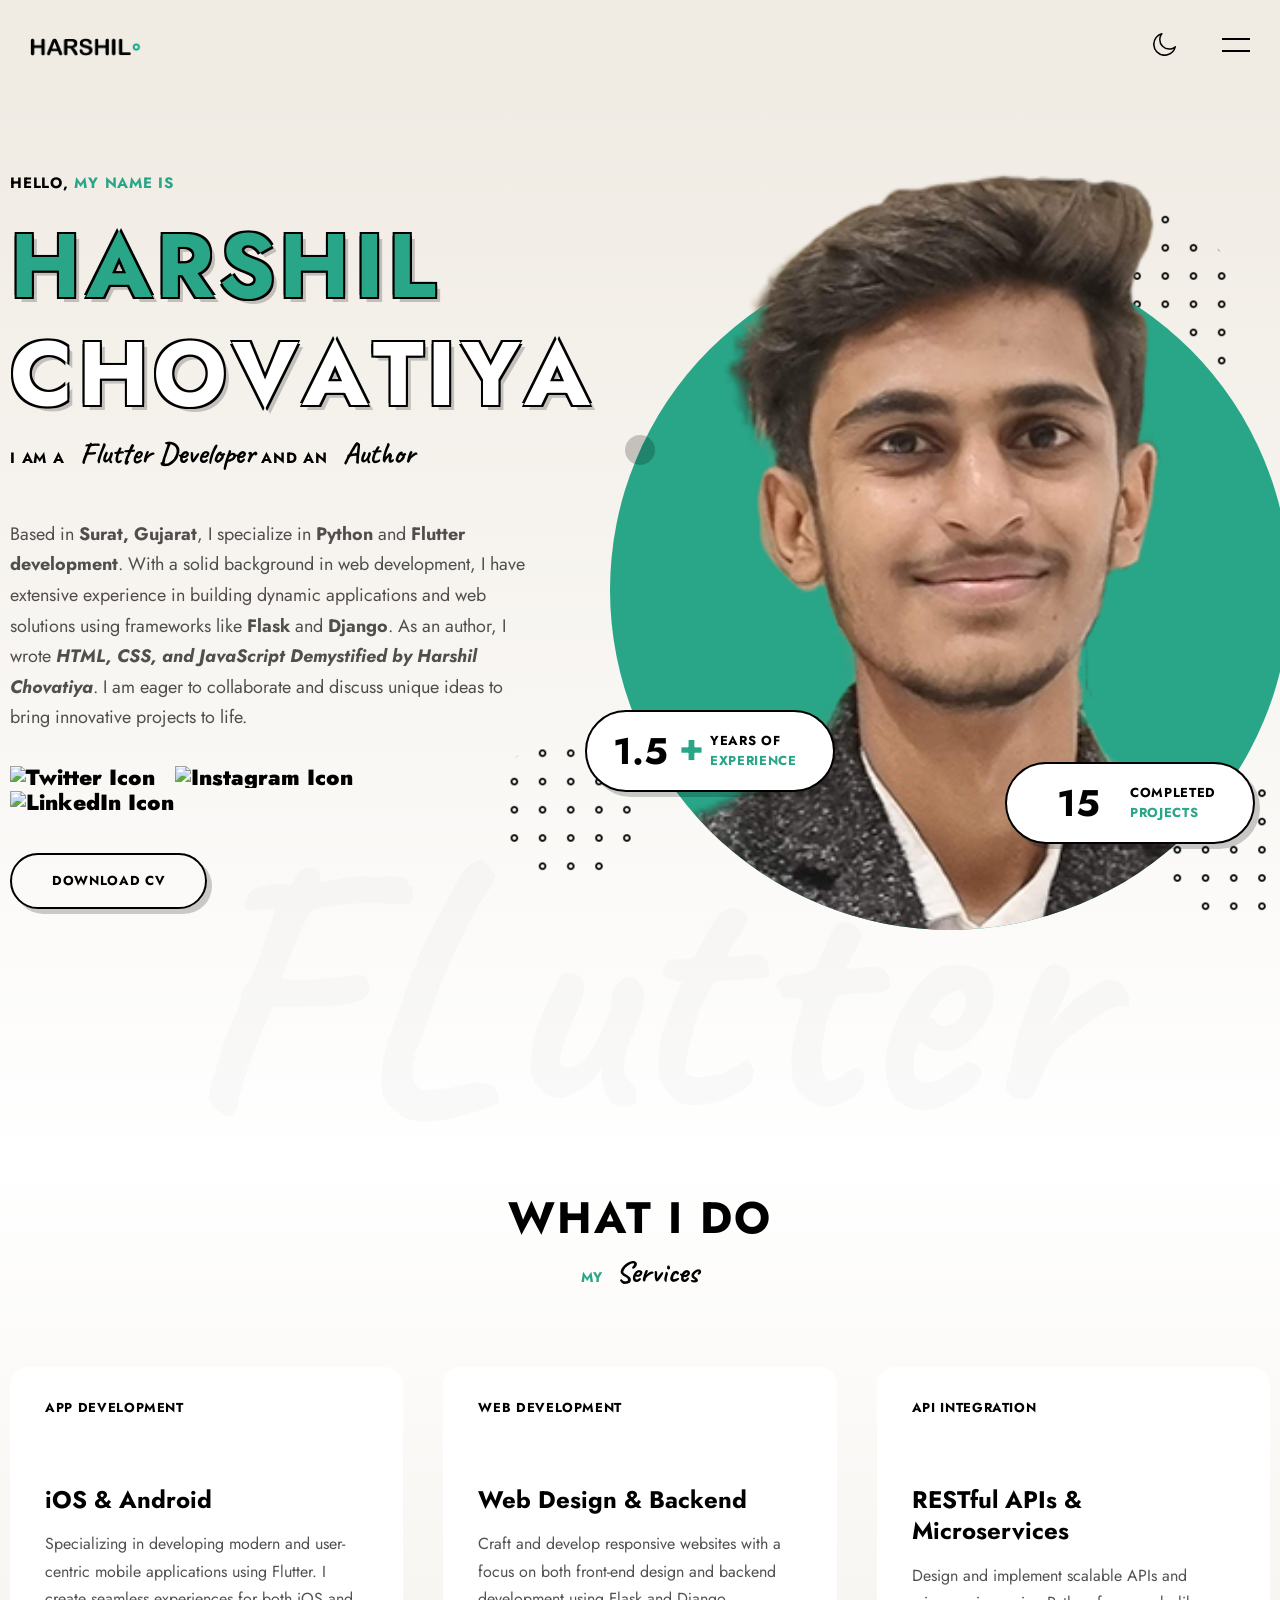
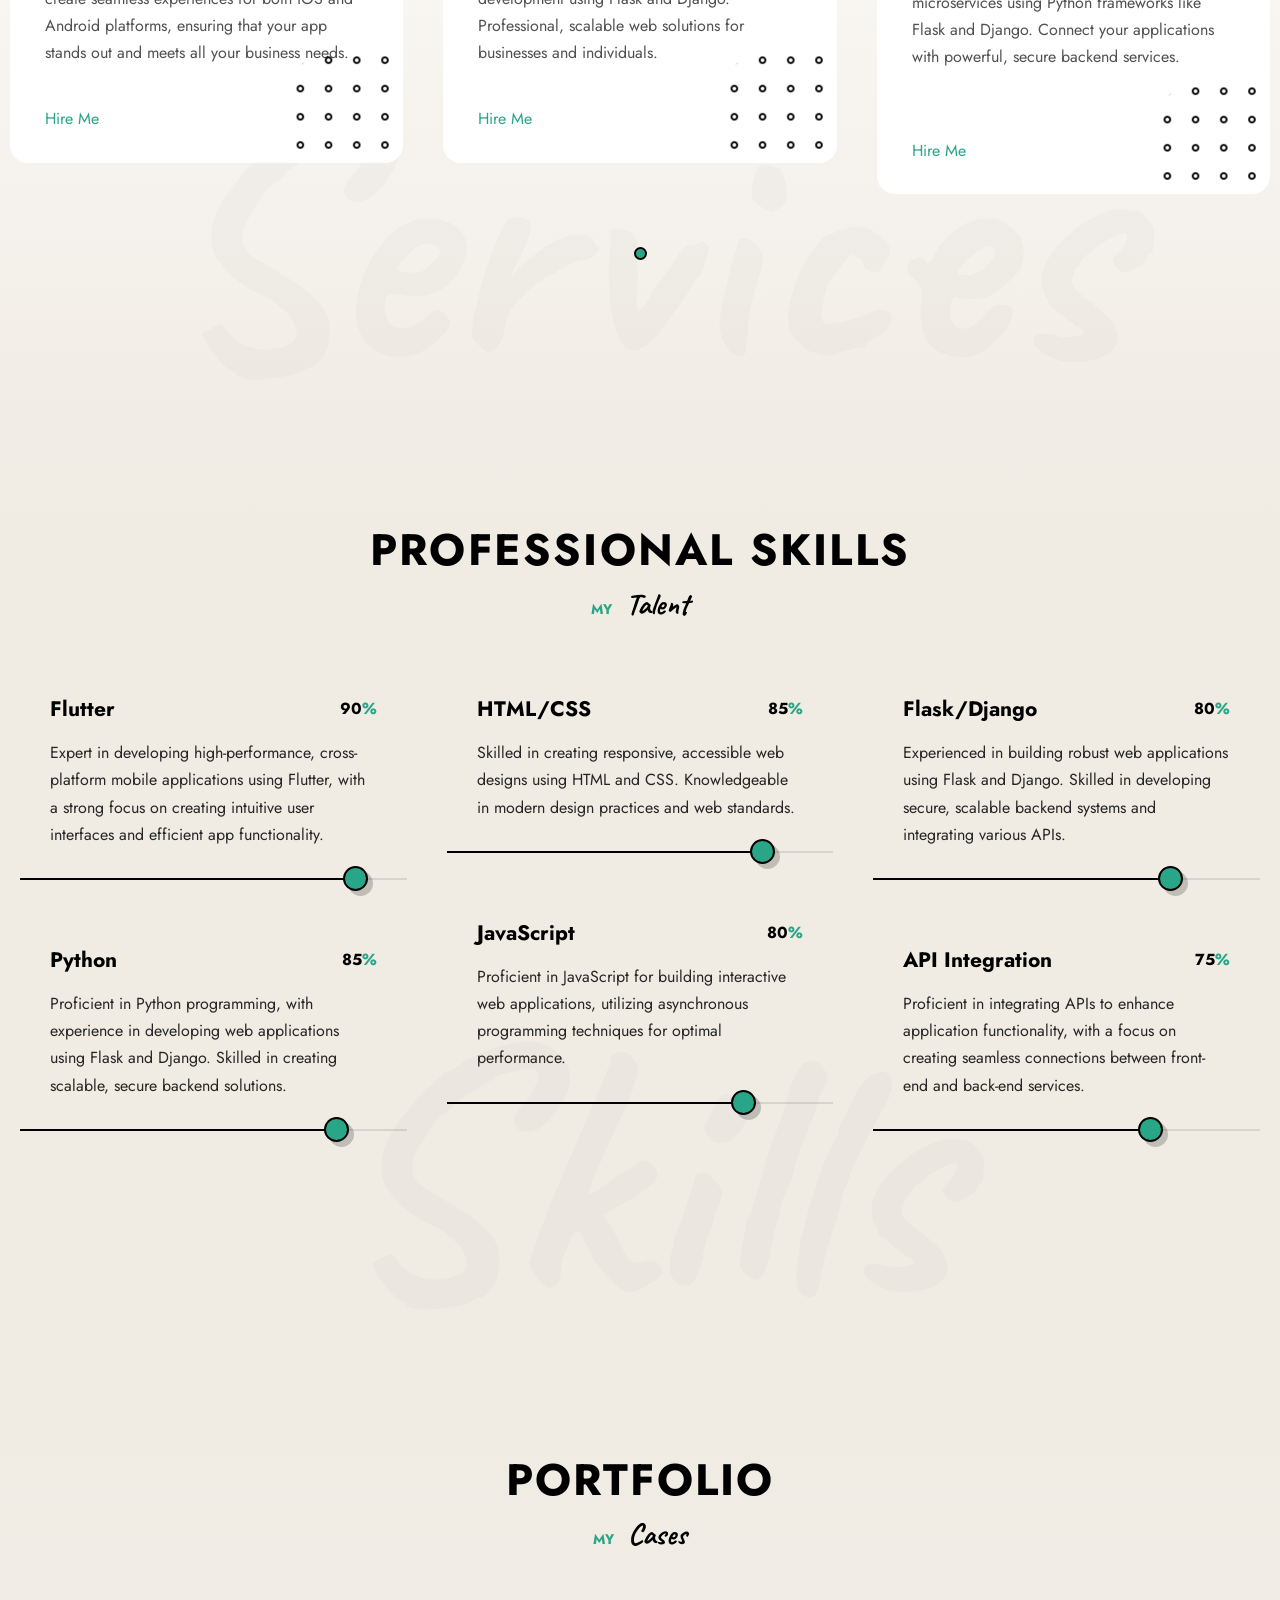
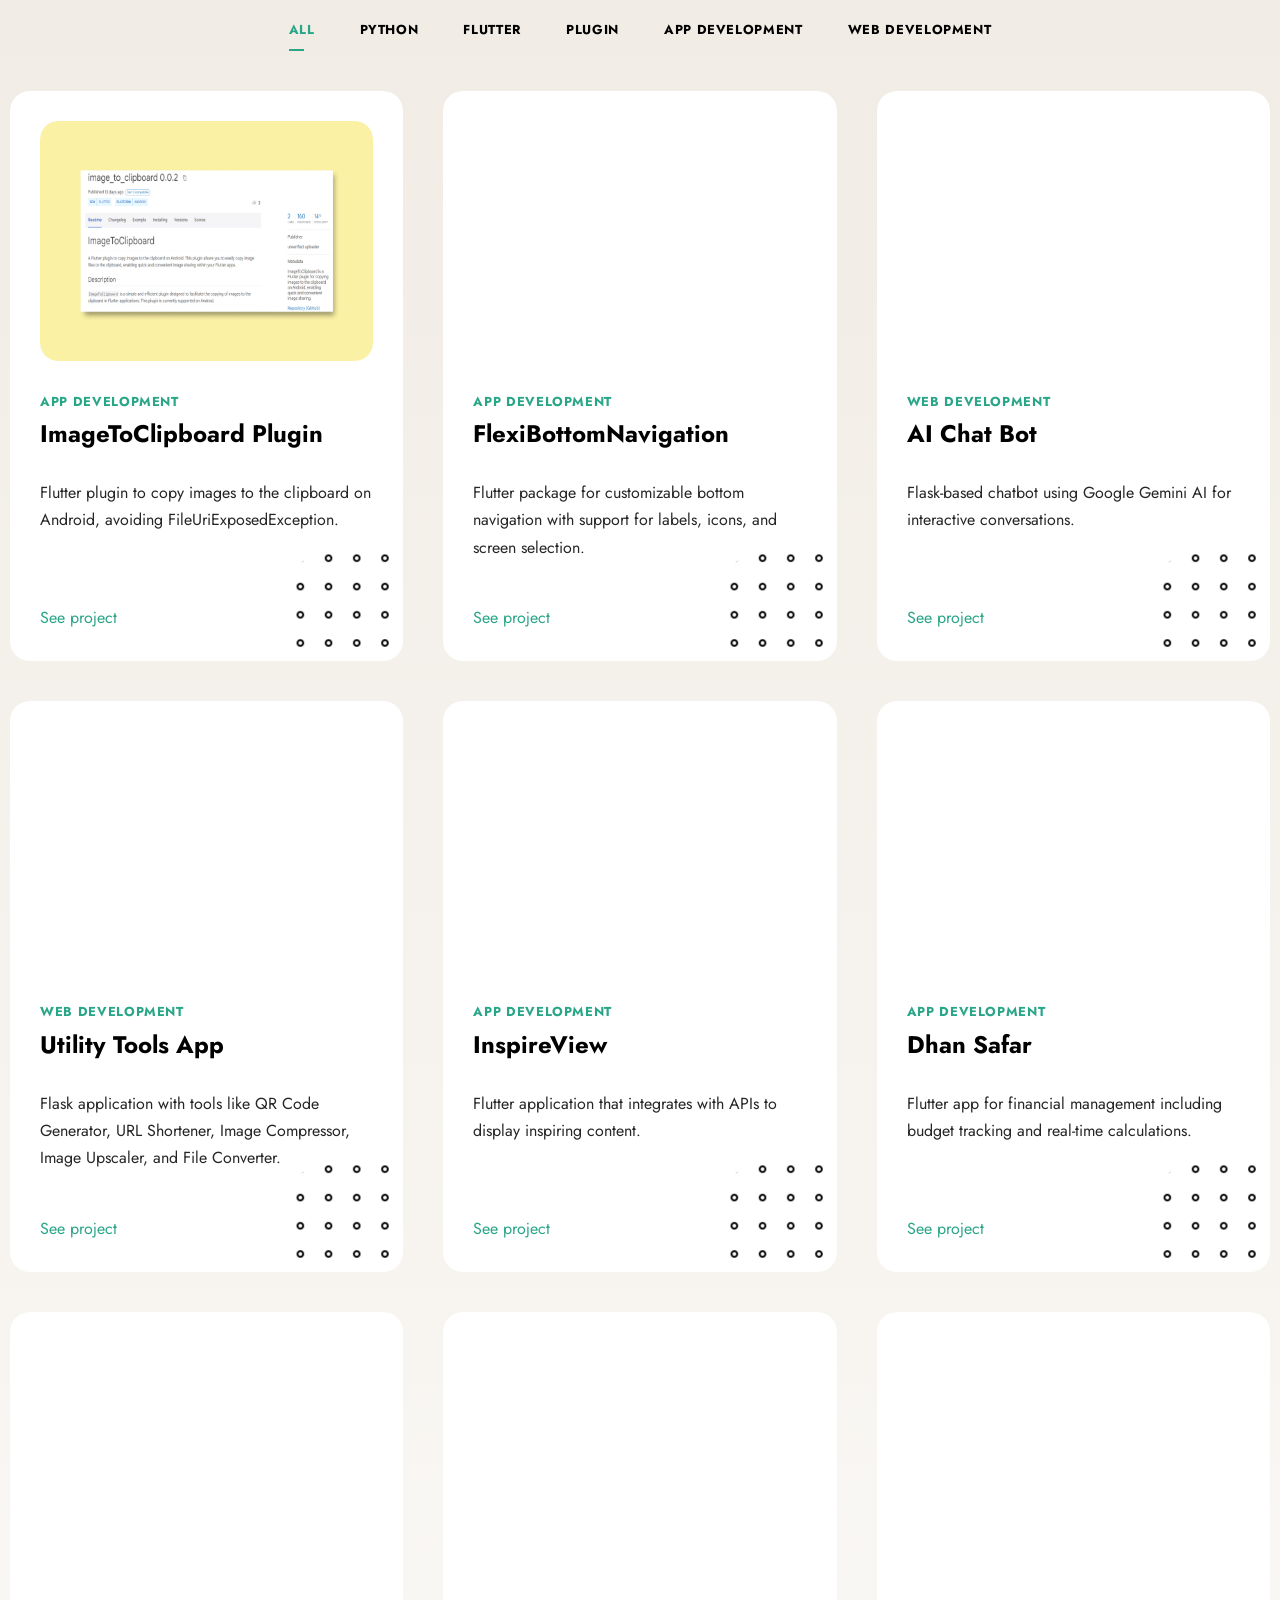
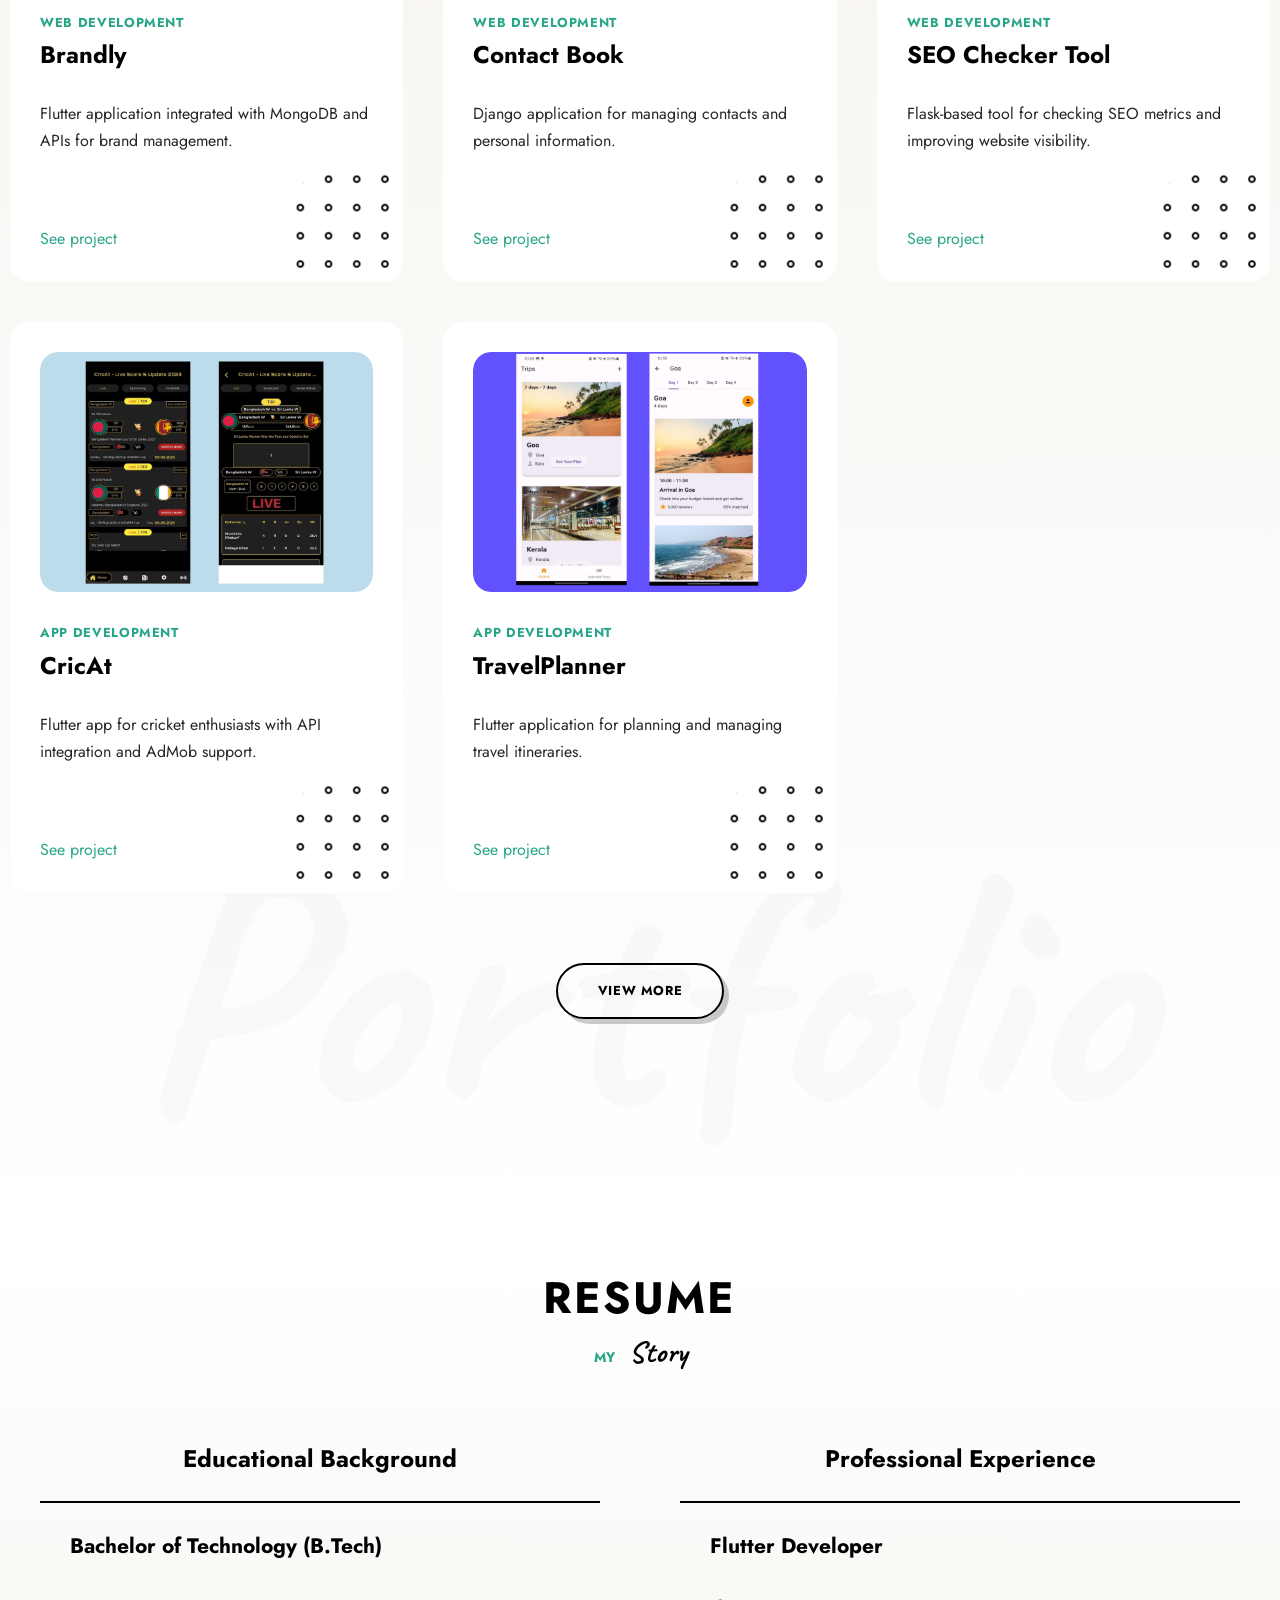
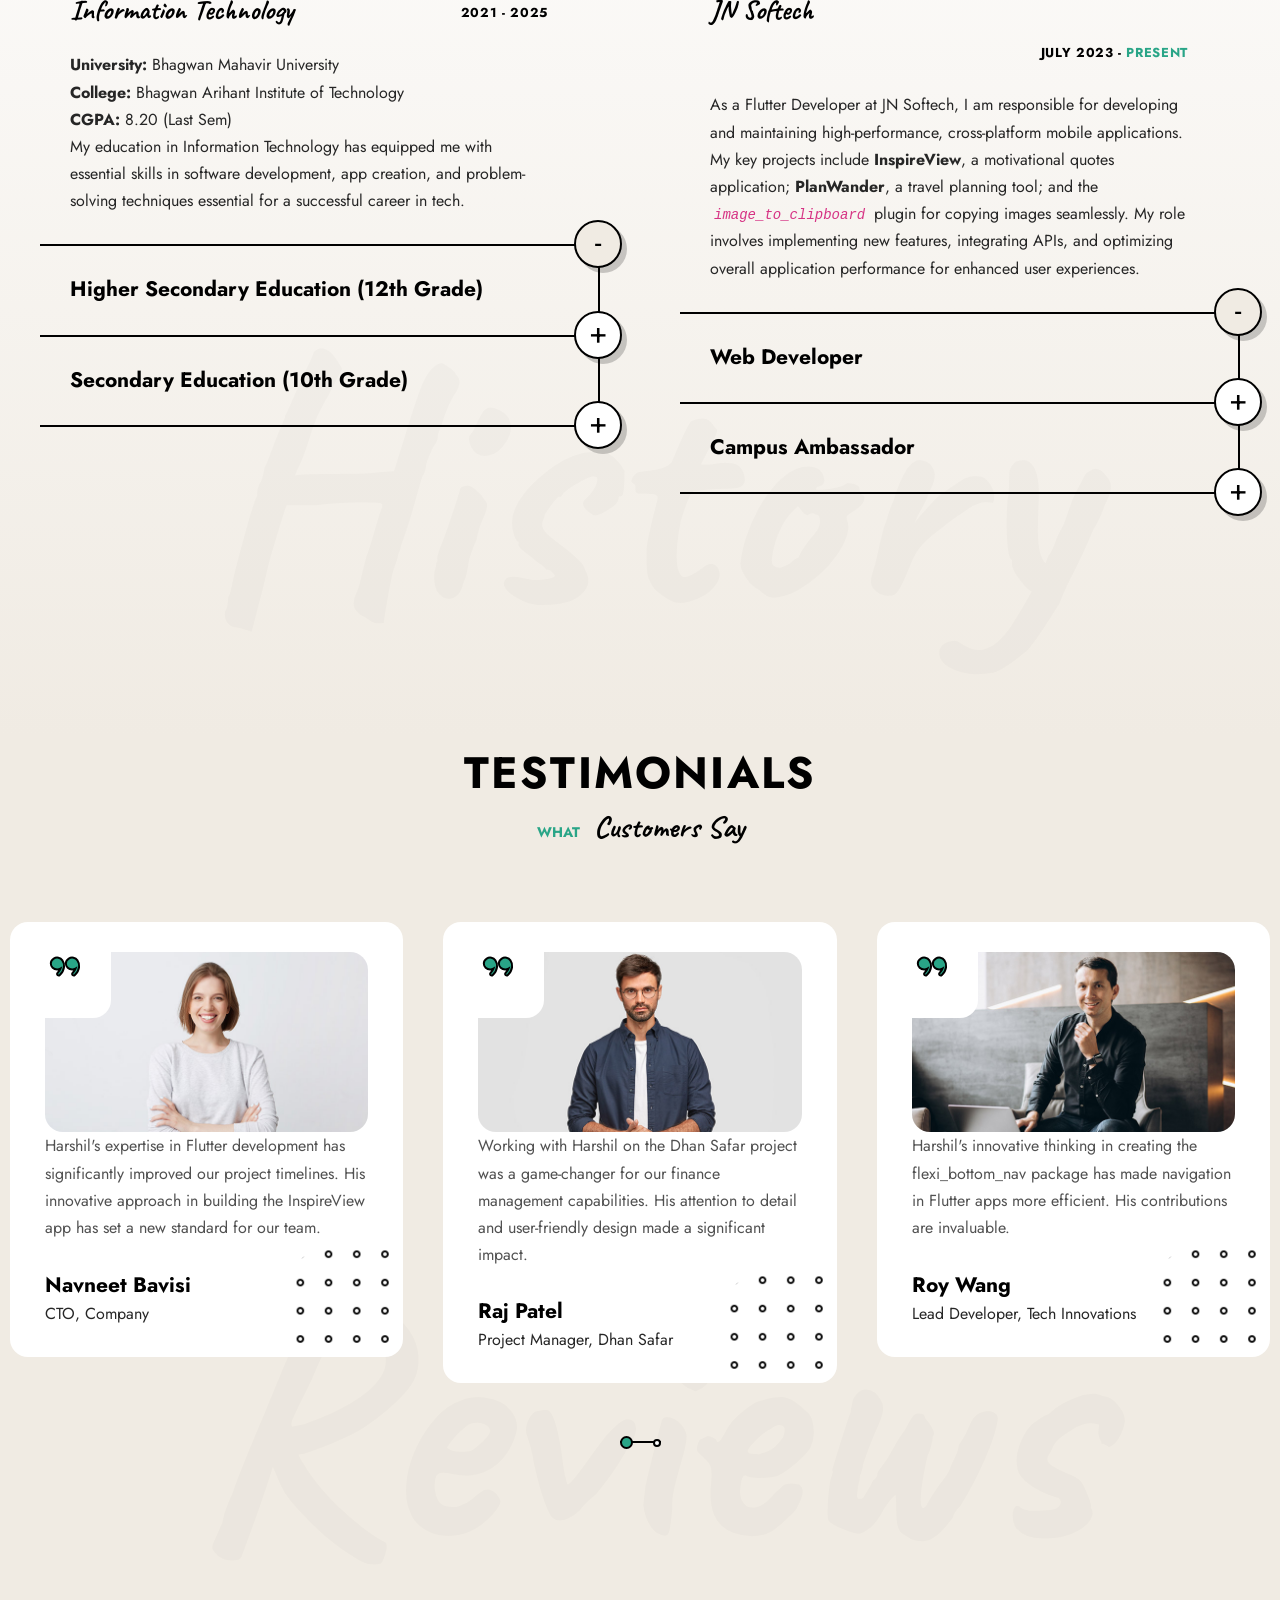
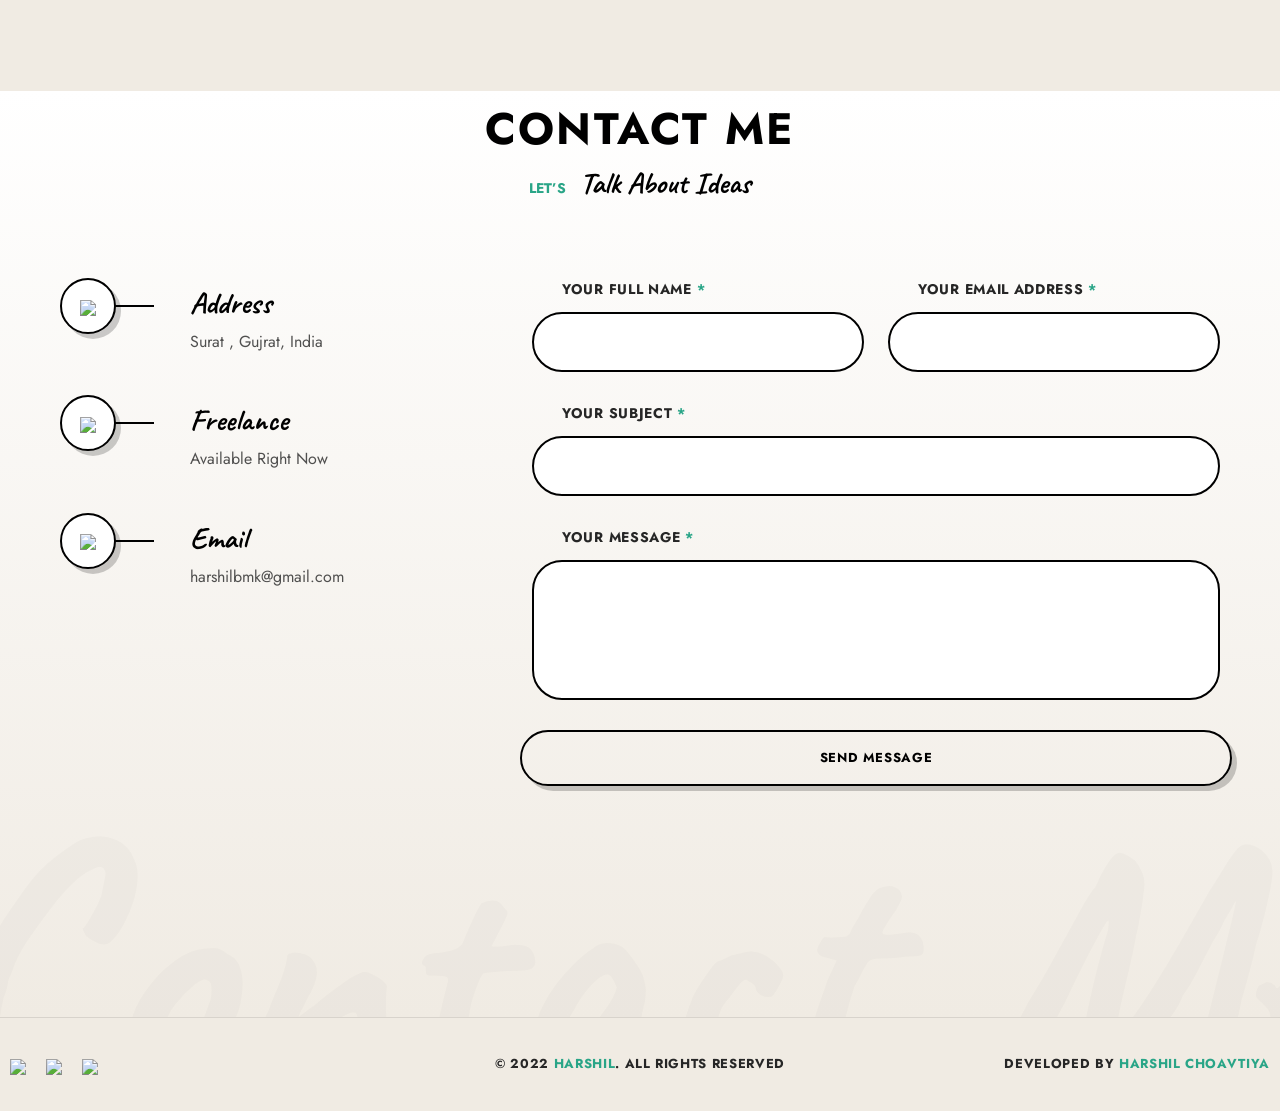
==== index.html @ f6fa1236 "Update index.html" ====
<!doctype html>
<html lang="en-US">


<head> <!-- Meta Data -->
    <meta charset="UTF-8">
    <meta http-equiv="content-type" content="text/html;charset=utf-8" />
    <meta http-equiv="X-UA-Compatible" content="IE=edge">
    <meta name="viewport" content="width=device-width, initial-scale=1">

    <link rel="stylesheet" media="print" onload="this.onload=null;this.media='all';" id="ao_optimized_gfonts"
        href="https://fonts.googleapis.com/css?family=Jost%3A0%2C100%3B0%2C200%3B0%2C300%3B0%2C400%3B0%2C500%3B0%2C600%3B0%2C700%3B0%2C800%3B0%2C900%3B1%2C100%3B1%2C200%3B1%2C300%3B1%2C400%3B1%2C500%3B1%2C600%3B1%2C700%3B1%2C800%3B1%2C900%7CCaveat%3A400%3B500%3B600%3B700%7CRoboto%3A100%2C100italic%2C200%2C200italic%2C300%2C300italic%2C400%2C400italic%2C500%2C500italic%2C600%2C600italic%2C700%2C700italic%2C800%2C800italic%2C900%2C900italic%7CRoboto+Slab%3A100%2C100italic%2C200%2C200italic%2C300%2C300italic%2C400%2C400italic%2C500%2C500italic%2C600%2C600italic%2C700%2C700italic%2C800%2C800italic%2C900%2C900italic&amp;display=swap">
    <link rel="profile" href="https://gmpg.org/xfn/11">
    <link media="all" href="wp-content/cache/autoptimize/css/autoptimize_5e34ea3d66676130224e8ad711c9cc6b.css"
        rel="stylesheet">
    <link href='https://fonts.gstatic.com/' crossorigin='anonymous' rel='preconnect' />
    <meta name='robots' content='max-image-preview:large, index, follow' />
    <script type='text/javascript' src='wp-includes/js/jquery/jquery.min.js' id='jquery-core-js'></script>
    <link rel="wlwmanifest" type="application/wlwmanifest+xml" href="wp-includes/wlwmanifest.xml" />
    <link rel="canonical" href="https://harshilchovatiya.github.io/" />
    <link rel='shortlink' href='https://harshilchovatiya.github.io/' />
    <meta name="generator"
        content="Elementor 3.12.2; features: e_dom_optimization, e_optimized_assets_loading, a11y_improvements, additional_custom_breakpoints; settings: css_print_method-external, google_font-enabled, font_display-auto">
    <link rel='stylesheet' id='bslthms-advanced-btns-style-css'
        href='../bslthemes.com/bslthms-advanced-btns/assets/style.css' type='text/css' media='all' />
    <link rel='stylesheet' id='elementor-post-7-css'
        href='wp-content/cache/autoptimize/css/autoptimize_single_4f865a00ffd3d82ce4476d03c33d5dc8.css' type='text/css'
        media='all' />
    <link rel='stylesheet' id='elementor-post-115-css'
        href='wp-content/cache/autoptimize/css/autoptimize_single_709d7c8305d66cae9bf28d0bc68e9b47.css' type='text/css'
        media='all' />



    <title>Harshil Chovatiya - Flutter & Web Developer | Portfolio</title>
    <meta name="author" content="Harshil Chovatiya">
    <meta name="creator" content="Harshil Chovatiya">
    <meta name="designer" content="Harshil Chovatiya">
    <meta name="publisher" content="Harshil Chovatiya">
    <meta name="owner" content="Harshil Chovatiya">


    <meta name="keywords"
        content="Harshil Chovatiya portfolio, Flutter Developer, Web Developer, Mobile App Development, Software Development, harshilbmk, Author" />

    <meta name="description"
        content="Explore the portfolio of Harshil Chovatiya, a dedicated Flutter and Web Developer, showcasing innovative applications and web solutions designed to enhance user experience." />

    <meta property="og:title" content="Harshil Chovatiya - Flutter & Web Developer Portfolio" />
    <meta property="og:description"
        content="Explore the portfolio of Harshil Chovatiya, a dedicated Flutter and Web Developer, showcasing innovative applications and web solutions designed to enhance user experience." />
    <meta property="og:image" content="https://harshilchovatiya.github.io/harshil-chovatiya.png" />
    <meta property="og:url" content="https://harshilchovatiya.github.io/" />
    <meta property="og:type" content="website" />

    <meta name="twitter:card" content="summary_large_image" />
    <meta name="twitter:title" content="Harshil Chovatiya - Flutter & Web Developer Portfolio" />
    <meta name="twitter:description"
        content="Explore the portfolio of Harshil Chovatiya, a dedicated Flutter and Web Developer, showcasing innovative applications and web solutions designed to enhance user experience." />
    <meta name="twitter:image" content="https://harshilchovatiya.github.io/harshil-chovatiya.png" />

    <link rel="apple-touch-icon" sizes="180x180" href="images/android-chrome-192x192.png">
    <link rel="icon" type="image/png" sizes="32x32" href="images/favicon-32x32.png">
    <link rel="icon" type="image/png" sizes="16x16" href="images/favicon-16x16.png">
    <link rel="manifest" href="images/site.webmanifest">
    <link rel="mask-icon" href="images/safari-pinned-tab.svg" color="#5bbad5">
    <meta name="msapplication-TileColor" content="#603cba">
    <meta name="theme-color" content="#ffffff">


    <meta name="google-site-verification" content="hIECUvAxCP40vM5N6gtOfT4xoP9_ZKVN06wC_3u95d0" />
    <style>
        .spacerhight {
            height: 80px;
        }

        @media only screen and (max-width: 950px) {
            .spacerhight {
                height: 0px;
            }
        }

        .hello {
            height: 33em;
        }
    </style>
    <script type="application/ld+json">
        {
            "@context": "https://schema.org/",
            "@type": "Person",
            "name": "Harshil Chovatiya",
            "url": "https://harshilchovatiya.github.io/",
            "image": "https://harshilchovatiya.github.io/harshil-chovatiya.png",
            "jobTitle": "Flutter Developer and Author",
            "description": "Passionate Flutter developer, Author of the 'HTML, CSS, and JavaScript Demystified' by Harshil Choavtiya instructor on Udemy, and blogger sharing insights on mobile app development. Currently a Flutter Developer, past Campus Ambassador, and creator of engaging apps.",
            "alumniOf": "Bhagwan Mahavir University",
            "birthDate": "2004-02-06",
            "gender": "male",
            "height": "175 cm",
            "nationality": "Indian",
            "email": "harshilbmk@gmail.com",
            "address": {
                "@type": "PostalAddress",
                "addressLocality": "Surat",
                "addressRegion": "Gujarat",
                "addressCountry": "India"
            },
            "knowsAbout": ["Flutter", "Author", "Dart", "Mobile App Development", "Blogging", "JavaScript", "Web Development"],
            "award": "Best Flutter Developer 2022",
            "sameAs": [
                "https://www.linkedin.com/in/harshilbmk",
                "https://twitter.com/harshilbmk",
                "https://www.instagram.com/harshilchovatiyaa",
                "https://www.youtube.com/@harshilchovatiyaa",
                "https://github.com/harshilchovatiya",
                "https://harshilchovatiya.blogspot.com",
                "https://harshilbmk.medium.com/"
            ],
            "contactPoint": {
                "@type": "ContactPoint",
                "contactType": "Customer Service",
                "email": "harshilbmk@gmail.com"
            },
            "hasPart": {
                "@type": "Book",
                "name": "HTML, CSS, and JavaScript Demystified",
                "author": {
                    "@type": "Person",
                    "name": "Harshil Chovatiya"
                },
                "publisher": {
                    "@type": "Organization",
                    "name": "Harshil Chovatiya",
                    "logo": "https://harshilchovatiya.github.io/images/android-chrome-192x192.png",
                    "url": "https://harshilchovatiya.github.io"
                },
                "datePublished": "2023-12-17",
                "description": "Embark on a coding odyssey with 'HTML, CSS, and JavaScript Demystified' by Harshil Chovatiya. This concise guide unravels the essentials, offering practical insights and hands-on exercises to elevate your web development skills. Master responsive design, conquer cross-browser challenges, and delve into advanced techniques—all in one transformative journey.",
                "bookEdition": "First Edition",
                "genre": "Web Development",
                "inLanguage": "en",
                "numberOfPages": 97,
                "keywords": ["HTML", "CSS", "JavaScript", "Web Development", "Programming", "Harshil Chovatiya"],
                "bookFormat": "https://schema.org/EBook",
                "offers": [
                    {
                        "@type": "Offer",
                        "availability": "https://schema.org/InStock",
                        "price": "2.99",
                        "priceCurrency": "USD",
                        "seller": {
                            "@type": "Organization",
                            "name": "Amazon",
                            "url": "https://www.amazon.com/HTML-JAVASCRIPT-Demystified-Harshil-Chovatiya-ebook/dp/B0CQK2KWPQ/"
                        }
                    },
                    {
                        "@type": "Offer",
                        "availability": "https://schema.org/InStock",
                        "price": "58",
                        "priceCurrency": "INR",
                        "seller": {
                            "@type": "Organization",
                            "name": "Google Play",
                            "url": "https://play.google.com/store/books/details?id=HTML_JAVASCRIPT_Demystified_Harshil_Chovatiya"
                        }
                    }
                ],
                "aggregateRating": {
                    "@type": "AggregateRating",
                    "ratingValue": "4.5",
                    "reviewCount": 120
                },
                "review": [
                    {
                        "@type": "Review",
                        "author": {
                            "@type": "Person",
                            "name": "Dikshant Gajera"
                        },
                        "reviewBody": "A fantastic guide for both beginners and experienced developers. Highly recommended!",
                        "reviewRating": {
                            "@type": "Rating",
                            "ratingValue": 5
                        }
                    }
                ],
                "image": "https://harshilchovatiya.github.io/book/assets/images/Book-Cover.jpg",
                "url": "https://harshilchovatiya.github.io/book/index.html",
                "sameAs": [
                    "https://www.amazon.com/HTML-JAVASCRIPT-Demystified-Harshil-Chovatiya-ebook/dp/B0CQK2KWPQ/",
                    "https://play.google.com/store/books/details?id=GZvpEAAAQBAJ",
                    "https://harshilbmk.gumroad.com/l/aohqp"
                ]
            }
        }
        </script>


</head>

<body
    class="home page-template page-template-template-layout-builder page-template-template-layout-builder-php page page-id-115 light-skin elementor-default elementor-kit-7 elementor-page elementor-page-115">
    <div class="container-page">
        <!-- Preloader -->
        <div class="preloader">
            <div class="centrize full-width">
                <div class="vertical-center">
                    <div class="spinner-logo"> <img src="wp-content/uploads/2021/11/logo2.png" alt="Harshil logo" />
                        <div class="spinner-dot"></div>
                        <div class="spinner spinner-line"></div>
                    </div>
                </div>
            </div>
        </div>
        <!-- Header -->
        <header class="header">
            <div class="header__builder">
                <div data-elementor-type="wp-post" data-elementor-id="91" class="elementor elementor-91">
                    <section
                        class="elementor-section elementor-top-section elementor-element elementor-element-852e3c9 elementor-section-content-middle elementor-section-full_width elementor-section-height-default elementor-section-height-default"
                        data-id="852e3c9" data-element_type="section">
                        <div class="elementor-container elementor-column-gap-no">
                            <div class="elementor-column elementor-col-50 elementor-top-column elementor-element elementor-element-ab1238c"
                                data-id="ab1238c" data-element_type="column">
                                <div class="elementor-widget-wrap elementor-element-populated">
                                    <div class="elementor-element elementor-element-6b2395b elementor-widget elementor-widget-image"
                                        data-id="6b2395b" data-element_type="widget" data-widget_type="image.default">
                                        <div class="elementor-widget-container">
                                            <a href="index.html">
                                                <noscript><img decoding="async" width="228" height="38"
                                                        src="wp-content/uploads/2021/11/logo2.png"
                                                        class="attachment-full size-full wp-image-1170"
                                                        alt="Harshil logo" /></noscript>
                                                <!-- logo image is heare -->
                                                <img width="228" height="38" src="wp-content/uploads/2021/11/logo2.png"
                                                    class="lazyload attachment-full size-full wp-image-1170"
                                                    alt="Harshil logo" />

                                            </a>
                                        </div>
                                    </div>
                                </div>
                            </div>
                            <div class="elementor-column elementor-col-50 elementor-top-column elementor-element elementor-element-2c253e3"
                                data-id="2c253e3" data-element_type="column">
                                <div class="elementor-widget-wrap elementor-element-populated">
                                    <div class="elementor-element elementor-element-c48ea9c elementor-widget elementor-widget-luique-header-menu"
                                        data-id="c48ea9c" data-element_type="widget"
                                        data-widget_type="luique-header-menu.default">
                                        <div class="elementor-widget-container"> <!-- switcher btn -->
                                            <a href="#" class="switcher-btn">
                                                <span class="sw-before">
                                                    <svg xmlns="http://www.w3.org/2000/svg" width="23" height="23"
                                                        viewBox="0 0 23 23">
                                                        <path id="Dark_Theme" data-name="Dark Theme" fill="#000"
                                                            d="M1759.46,111.076a0.819,0.819,0,0,0-.68.147,8.553,8.553,0,0,1-2.62,1.537,8.167,8.167,0,0,1-2.96.531,8.655,8.655,0,0,1-8.65-8.682,9.247,9.247,0,0,1,.47-2.864,8.038,8.038,0,0,1,1.42-2.54,0.764,0.764,0,0,0-.12-1.063,0.813,0.813,0,0,0-.68-0.148,11.856,11.856,0,0,0-6.23,4.193,11.724,11.724,0,0,0,1,15.387,11.63,11.63,0,0,0,19.55-5.553A0.707,0.707,0,0,0,1759.46,111.076Zm-4.5,6.172a10.137,10.137,0,0,1-14.29-14.145,10.245,10.245,0,0,1,3.38-2.836c-0.14.327-.29,0.651-0.41,1.006a9.908,9.908,0,0,0-.56,3.365,10.162,10.162,0,0,0,10.15,10.189,9.776,9.776,0,0,0,3.49-.62,11.659,11.659,0,0,0,1.12-.473A10.858,10.858,0,0,1,1754.96,117.248Z"
                                                            transform="translate(-1737 -98)" />
                                                    </svg>
                                                </span>
                                                <span class="sw-after">
                                                    <svg xmlns="http://www.w3.org/2000/svg" width="22.22"
                                                        height="22.313" viewBox="0 0 22.22 22.313">
                                                        <path id="Light_Theme" data-name="Light Theme" fill="#fff"
                                                            d="M1752.49,105.511a5.589,5.589,0,0,0-3.94-1.655,5.466,5.466,0,0,0-3.94,1.655,5.61,5.61,0,0,0,3.94,9.566,5.473,5.473,0,0,0,3.94-1.653,5.643,5.643,0,0,0,1.65-3.957A5.516,5.516,0,0,0,1752.49,105.511Zm-1.06,6.85a4.1,4.1,0,0,1-5.76,0,4.164,4.164,0,0,1,0-5.788A4.083,4.083,0,0,1,1751.43,112.361Zm7.47-3.662h-2.27a0.768,0.768,0,0,0,0,1.536h2.27A0.768,0.768,0,0,0,1758.9,108.7Zm-10.35,8.12a0.777,0.777,0,0,0-.76.769v2.274a0.777,0.777,0,0,0,.76.767,0.786,0.786,0,0,0,.77-0.767v-2.274A0.786,0.786,0,0,0,1748.55,116.819Zm7.85-.531-1.62-1.624a0.745,0.745,0,0,0-1.06,0,0.758,0.758,0,0,0,0,1.063l1.62,1.625a0.747,0.747,0,0,0,1.06,0A0.759,0.759,0,0,0,1756.4,116.288ZM1748.55,98.3a0.777,0.777,0,0,0-.76.768v2.273a0.778,0.778,0,0,0,.76.768,0.787,0.787,0,0,0,.77-0.768V99.073A0.786,0.786,0,0,0,1748.55,98.3Zm7.88,3.278a0.744,0.744,0,0,0-1.06,0l-1.62,1.624a0.758,0.758,0,0,0,0,1.063,0.745,0.745,0,0,0,1.06,0l1.62-1.624A0.758,0.758,0,0,0,1756.43,101.583Zm-15.96,7.116h-2.26a0.78,0.78,0,0,0-.77.768,0.76,0.76,0,0,0,.77.768h2.26A0.768,0.768,0,0,0,1740.47,108.7Zm2.88,5.965a0.745,0.745,0,0,0-1.06,0l-1.62,1.624a0.759,0.759,0,0,0,0,1.064,0.747,0.747,0,0,0,1.06,0l1.62-1.625A0.758,0.758,0,0,0,1743.35,114.664Zm0-11.457-1.62-1.624a0.744,0.744,0,0,0-1.06,0,0.758,0.758,0,0,0,0,1.063l1.62,1.624a0.745,0.745,0,0,0,1.06,0A0.758,0.758,0,0,0,1743.35,103.207Z"
                                                            transform="translate(-1737.44 -98.313)" />
                                                    </svg>
                                                </span>
                                            </a> <!-- menu btn -->
                                            <a href="#" class="menu-btn">
                                                <span></span><span></span>
                                            </a>
                                            <!-- Menu Full Overlay -->
                                            <div class="menu-full-overlay">
                                                <div class="menu-full-container">
                                                    <div class="container">
                                                        <div class="row">
                                                            <div class="col-xs-12 col-sm-12 col-md-12 col-lg-12">
                                                                <!-- menu full -->
                                                                <div class="menu-full">
                                                                    <ul id="menu-main-menu" class="menu-full">
                                                                        <li id="menu-item-606"
                                                                            class=" menu-item menu-item-type-custom menu-item-object-custom current-menu-item current_page_item ">
                                                                            <a class=" splitting-text-anim-2"
                                                                                data-splitting="chars"
                                                                                href="index.html">Home</a>
                                                                        </li>
                                                                        <li id="menu-item-1936"
                                                                            class=" menu-item menu-item-type-custom menu-item-object-custom current-menu-item current_page_item ">
                                                                            <a class=" splitting-text-anim-2"
                                                                                data-splitting="chars"
                                                                                href="index.html#services-section">Services</a>
                                                                        </li>
                                                                        <li id="menu-item-1938"
                                                                            class=" menu-item menu-item-type-custom menu-item-object-custom current-menu-item current_page_item ">
                                                                            <a class=" splitting-text-anim-2"
                                                                                data-splitting="chars"
                                                                                href="index.html#skills-section">Skills</a>
                                                                        </li>
                                                                        <li id="menu-item-608"
                                                                            class=" menu-item menu-item-type-custom menu-item-object-custom current-menu-item current_page_item ">
                                                                            <a class=" splitting-text-anim-2"
                                                                                data-splitting="chars"
                                                                                href="index.html#works-section">Works</a>
                                                                        </li>
                                                                        <li id="menu-item-607"
                                                                            class=" menu-item menu-item-type-custom menu-item-object-custom current-menu-item current_page_item ">
                                                                            <a class=" splitting-text-anim-2"
                                                                                data-splitting="chars"
                                                                                href="index.html#resume-section">Resume</a>
                                                                        </li>
                                                                        <!-- <li id="menu-item-1937"
                                                                            class=" menu-item menu-item-type-custom menu-item-object-custom current-menu-item current_page_item ">
                                                                            <a class=" splitting-text-anim-2"
                                                                                data-splitting="chars"
                                                                                href="index.html#testimonials-section">Testimonials</a>
                                                                        </li> -->

                                                                        <li id="menu-item-611"
                                                                            class=" menu-item menu-item-type-custom menu-item-object-custom current-menu-item current_page_item ">
                                                                            <a class=" splitting-text-anim-2"
                                                                                data-splitting="chars"
                                                                                href="index.html#contact-section">Contact</a>
                                                                        </li>
                                                                        <li id="menu-item-611"
                                                                            class=" menu-item menu-item-type-custom menu-item-object-custom current-menu-item current_page_item ">
                                                                            <a class=" splitting-text-anim-2"
                                                                                data-splitting="chars"
                                                                                href="book/index.html">Book</a>
                                                                        </li>
                                                                        <li id="menu-item-611"
                                                                            class=" menu-item menu-item-type-custom menu-item-object-custom current-menu-item current_page_item ">
                                                                            <a class=" splitting-text-anim-2"
                                                                                data-splitting="chars"
                                                                                href="LinksStream/">Updateds</a>
                                                                        </li>
                                                                    </ul>
                                                                </div> <!-- social -->
                                                                <div class="menu-social-links">
                                                                    <a href="https://www.linkedin.com/in/harshilbmk"
                                                                        target="blank" class="scrolla-element-anim-1"
                                                                        title="dribbble">
                                                                        <i class=""><img
                                                                                src="https://img.icons8.com/windows/32/null/linkedin.png" /></i>
                                                                    </a>
                                                                    <a href="http://twitter.com/harshilbmk"
                                                                        target="blank" class="scrolla-element-anim-1"
                                                                        title="twitter">
                                                                        <i class=""><img
                                                                                src="https://img.icons8.com/ios-glyphs/30/null/twitter--v1.png" /></i>
                                                                    </a>
                                                                    <a href="https://www.instagram.com/harshilchovatiyaa/"
                                                                        target="blank" class="scrolla-element-anim-1"
                                                                        title="behance">
                                                                        <i class=""><img
                                                                                src="https://img.icons8.com/ios/30/null/instagram-new--v1.png" /></i>
                                                                    </a>
                                                                </div>
                                                                <div class="v-line-block"><span></span></div>
                                                            </div>
                                                        </div>
                                                    </div>
                                                </div>
                                                <div class="menu-overlay"></div>
                                            </div>
                                        </div>
                                    </div>
                                </div>
                            </div>
                        </div>
                    </section>
                </div>
            </div>
        </header>
        <!-- Wrapper -->
        <div class="spacerhight"></div>

        <div class="wrapper">
            <div id="post-115" class="post-115 page type-page status-publish hentry">
                <div data-elementor-type="wp-page" data-elementor-id="115" class="elementor elementor-115">
                    <section
                        class="elementor-section elementor-top-section elementor-element elementor-element-5928fe4 elementor-section-height-min-height elementor-section-content-middle lui-gradient-top elementor-section-boxed elementor-section-height-default elementor-section-items-middle"
                        data-id="5928fe4" data-element_type="section" id="started-section">
                        <div class="elementor-container elementor-column-gap-default">
                            <div class="elementor-column elementor-col-100 elementor-top-column elementor-element elementor-element-f7cb440"
                                data-id="f7cb440" data-element_type="column">
                                <div class="elementor-widget-wrap elementor-element-populated">
                                    <div class="elementor-element elementor-element-e6ecb78 v-line v-line-left elementor-widget elementor-widget-luique-hero-image"
                                        data-id="e6ecb78" data-element_type="widget"
                                        data-widget_type="luique-hero-image.default">
                                        <div class="elementor-widget-container">
                                            <!-- Section Hero Started -->
                                            <div class="section hero-started" role="banner">
                                                <div class="content scrolla-element-anim-1 scroll-animate"
                                                    data-animate="active">
                                                    <div class="titles">
                                                        <div class="lui-subtitle">
                                                            <span>Hello, <b>my name is</b></span>
                                                        </div>
                                                        <h1 class="title splitting-text-anim-1 scroll-animate"
                                                            data-splitting="chars" data-animate="active">
                                                            <span><b>Harshil</b> Chovatiya</span>
                                                        </h1>
                                                        <div class="label lui-subtitle">I am a <strong>Flutter
                                                                Developer</strong> and an <strong>Author</strong></div>
                                                    </div>
                                                    <div class="description">
                                                        <div>
                                                            <p>
                                                                Based in <strong>Surat, Gujarat</strong>, I specialize
                                                                in <strong>Python</strong> and
                                                                <strong>Flutter development</strong>. With a solid
                                                                background in web development, I have
                                                                extensive experience in building dynamic applications
                                                                and web solutions using frameworks
                                                                like <strong>Flask</strong> and <strong>Django</strong>.
                                                                As an author, I wrote
                                                                <strong><em>HTML, CSS, and JavaScript Demystified by
                                                                        Harshil Chovatiya</em></strong>. I am eager to
                                                                collaborate and discuss
                                                                unique ideas to bring innovative projects to life.
                                                            </p>
                                                        </div>

                                                        <!-- Social Links -->
                                                        <div class="social-links">
                                                            <a target="_blank" rel="nofollow"
                                                                href="http://twitter.com/harshilbmk"
                                                                aria-label="Follow me on Twitter">
                                                                <img src="https://img.icons8.com/ios-glyphs/30/null/twitter--v1.png"
                                                                    alt="Twitter Icon" />
                                                            </a>
                                                            <a target="_blank" rel="nofollow"
                                                                href="https://www.instagram.com/harshilchovatiyaa/"
                                                                aria-label="Follow me on Instagram">
                                                                <img src="https://img.icons8.com/ios/30/null/instagram-new--v1.png"
                                                                    alt="Instagram Icon" />
                                                            </a>
                                                            <a target="_blank" rel="nofollow"
                                                                href="https://www.linkedin.com/in/harshilbmk"
                                                                aria-label="Connect with me on LinkedIn">
                                                                <img src="https://img.icons8.com/windows/32/null/linkedin.png"
                                                                    alt="LinkedIn Icon" />
                                                            </a>
                                                        </div>
                                                    </div>
                                                    <div class="bts">
                                                        <a class="btn"
                                                            onclick="downloadFile('resume/Resume.pdf', 'Harshil Chovatiya.pdf')">
                                                            <span>Download CV</span>
                                                        </a>

                                                        <script>
                                                            function downloadFile(filePath, fileName) {
                                                                var link = document.createElement('a');
                                                                link.href = filePath;
                                                                link.download = fileName;
                                                                document.body.appendChild(link);
                                                                link.click();
                                                                document.body.removeChild(link);
                                                            }
                                                        </script>

                                                        <a href="#skills-section" class="btn-lnk">My Skills</a>
                                                    </div>
                                                </div>
                                                <div class="slide scrolla-element-anim-1 scroll-animate"
                                                    data-animate="active">
                                                    <noscript>
                                                        <img decoding="async" src="harshil-chovatiya.png"
                                                            alt="Harshil Chovatiya - Flutter Developer" />
                                                    </noscript>
                                                    <img src="harshil-chovatiya.png"
                                                        alt="Harshil Chovatiya - Flutter Developer - Author"
                                                        loading="lazy">

                                                    <span class="circle circle-1"></span>
                                                    <span class="lazyload circle img-1"
                                                        data-bg="images/pat-1.png"></span>
                                                    <span class="lazyload circle img-2"
                                                        data-bg="images/pat-2.png"></span>
                                                    <span class="lazyload circle img-3"
                                                        data-bg="images/pat-2.png"></span>
                                                    <div class="info-list">
                                                        <ul>
                                                            <li><span class="num">1.5 <strong>+</strong></span> <span
                                                                    class="value">Years of
                                                                    <strong>Experience</strong></span></li>
                                                            <li><span class="num">15</span> <span
                                                                    class="value">Completed
                                                                    <strong>Projects</strong></span></li>
                                                        </ul>
                                                    </div>
                                                </div>
                                            </div>
                                        </div>

                                    </div>
                                    <div class="elementor-element elementor-element-1d7818b elementor-absolute elementor-widget elementor-widget-luique-bgtitle"
                                        data-id="1d7818b" data-element_type="widget"
                                        data-settings="{&quot;_position&quot;:&quot;absolute&quot;}"
                                        data-widget_type="luique-bgtitle.default">
                                        <div class="elementor-widget-container">
                                            <div class="lui-bgtitle"> <span> FLutter </span></div>
                                        </div>
                                    </div>
                                </div>
                            </div>
                        </div>
                    </section>
                    <section
                        class="elementor-section elementor-top-section elementor-element elementor-element-3d17001 elementor-section-full_width lui-gradient-bottom elementor-section-height-default elementor-section-height-default"
                        data-id="3d17001" data-element_type="section" id="services-section">
                        <div class="elementor-container elementor-column-gap-no">
                            <div class="elementor-column elementor-col-100 elementor-top-column elementor-element elementor-element-f380a5d"
                                data-id="f380a5d" data-element_type="column">
                                <div class="elementor-widget-wrap elementor-element-populated">
                                    <section
                                        class="elementor-section elementor-inner-section elementor-element elementor-element-e780b82 elementor-section-boxed elementor-section-height-default elementor-section-height-default"
                                        data-id="e780b82" data-element_type="section">
                                        <div class="elementor-container elementor-column-gap-default">
                                            <div class="elementor-column elementor-col-100 elementor-inner-column elementor-element elementor-element-8a1bbab"
                                                data-id="8a1bbab" data-element_type="column">
                                                <div class="elementor-widget-wrap elementor-element-populated">
                                                    <div class="elementor-element elementor-element-56e9e7d elementor-widget elementor-widget-luique-section-heading"
                                                        data-id="56e9e7d" data-element_type="widget"
                                                        data-widget_type="luique-section-heading.default">
                                                        <div class="elementor-widget-container">
                                                            <!-- Section Heading -->
                                                            <div class="m-titles">
                                                                <h2 class="m-title splitting-text-anim-1 scroll-animate"
                                                                    data-splitting="words" data-animate="active"> <span>
                                                                        What I Do </span></h2>
                                                                <div class="m-subtitle splitting-text-anim-1 scroll-animate"
                                                                    data-splitting="words" data-animate="active"> <span>
                                                                        my <b>Services</b> </span></div>
                                                            </div>
                                                        </div>
                                                    </div>
                                                </div>
                                            </div>
                                        </div>
                                    </section>
                                    <section
                                        class="elementor-section elementor-inner-section elementor-element elementor-element-9fc095d v-line v-line-right elementor-section-boxed elementor-section-height-default elementor-section-height-default"
                                        data-id="9fc095d" data-element_type="section">
                                        <div class="elementor-container elementor-column-gap-default">
                                            <div class="elementor-column elementor-col-100 elementor-inner-column elementor-element elementor-element-c350580"
                                                data-id="c350580" data-element_type="column">
                                                <div class="elementor-widget-wrap elementor-element-populated">
                                                    <div class="elementor-element elementor-element-ddf4ec7 elementor-widget elementor-widget-luique-services"
                                                        data-id="ddf4ec7" data-element_type="widget"
                                                        data-widget_type="luique-services.default">
                                                        <div class="elementor-widget-container"> <!-- Services -->
                                                            <div class="swiper-container js-services scrolla-element-anim-1 scroll-animate"
                                                                data-animate="active">
                                                                <div class="swiper-wrapper">
                                                                    <div class="swiper-slide">
                                                                        <div class="services-item">
                                                                            <div class="lui-subtitle">
                                                                                <span> App Development </span>
                                                                            </div>
                                                                            <div class="icon"></div>
                                                                            <h5 class="lui-title">
                                                                                <span> iOS & Android </span>
                                                                            </h5>
                                                                            <div class="lui-text">
                                                                                <div>
                                                                                    <p>Specializing in developing modern
                                                                                        and user-centric mobile
                                                                                        applications using Flutter. I
                                                                                        create seamless experiences for
                                                                                        both iOS and Android platforms,
                                                                                        ensuring that your app stands
                                                                                        out and meets all your business
                                                                                        needs.</p>
                                                                                </div>
                                                                            </div>
                                                                            <a href="#contact-section" class="">Hire Me
                                                                            </a>
                                                                            <div class="lazyload image"
                                                                                data-bg="images/pat-2.png"></div>
                                                                        </div>
                                                                    </div>

                                                                    <div class="swiper-slide">
                                                                        <div class="services-item">
                                                                            <div class="lui-subtitle">
                                                                                <span> Web Development </span>
                                                                            </div>
                                                                            <div class="icon"></div>
                                                                            <h5 class="lui-title">
                                                                                <span> Web Design & Backend </span>
                                                                            </h5>
                                                                            <div class="lui-text">
                                                                                <div>
                                                                                    <p>Craft and develop responsive
                                                                                        websites with a focus on both
                                                                                        front-end design and backend
                                                                                        development using Flask and
                                                                                        Django. Professional, scalable
                                                                                        web solutions for businesses and
                                                                                        individuals.</p>
                                                                                </div>
                                                                            </div>
                                                                            <a href="#contact-section" class="">Hire
                                                                                Me</a>
                                                                            <div class="lazyload image"
                                                                                data-bg="images/pat-2.png"></div>
                                                                        </div>
                                                                    </div>

                                                                    <div class="swiper-slide">
                                                                        <div class="services-item">
                                                                            <div class="lui-subtitle"> <span> API
                                                                                    Integration </span></div>
                                                                            <div class="icon"></div>
                                                                            <h5 class="lui-title"> <span> RESTful APIs &
                                                                                    Microservices </span></h5>
                                                                            <div class="lui-text">
                                                                                <div>
                                                                                    <p>Design and implement scalable
                                                                                        APIs and microservices using
                                                                                        Python frameworks like Flask and
                                                                                        Django. Connect your
                                                                                        applications with powerful,
                                                                                        secure backend services.</p>
                                                                                </div>
                                                                            </div>
                                                                            <a href="#contact-section" class=""> Hire Me
                                                                            </a>
                                                                            <div class="lazyload image"
                                                                                data-bg="images/pat-2.png"></div>
                                                                        </div>
                                                                    </div>


                                                                </div>
                                                                <div class="swiper-pagination"></div>
                                                            </div>
                                                        </div>
                                                    </div>
                                                    <div class="elementor-element elementor-element-72ce7e6 elementor-widget elementor-widget-luique-bgtitle"
                                                        data-id="72ce7e6" data-element_type="widget"
                                                        data-widget_type="luique-bgtitle.default">
                                                        <div class="elementor-widget-container">
                                                            <div class="lui-bgtitle"> <span> Services </span></div>
                                                        </div>
                                                    </div>
                                                </div>
                                            </div>
                                        </div>
                                    </section>
                                </div>
                            </div>
                        </div>
                    </section>
                    <section
                        class="elementor-section elementor-top-section elementor-element elementor-element-c5eed56 elementor-section-full_width lui-gradient-center elementor-section-height-default elementor-section-height-default"
                        data-id="c5eed56" data-element_type="section" id="skills-section">
                        <div class="elementor-container elementor-column-gap-no">
                            <div class="elementor-column elementor-col-100 elementor-top-column elementor-element elementor-element-b550ade"
                                data-id="b550ade" data-element_type="column">
                                <div class="elementor-widget-wrap elementor-element-populated">
                                    <section
                                        class="elementor-section elementor-inner-section elementor-element elementor-element-5679044 elementor-section-boxed elementor-section-height-default elementor-section-height-default"
                                        data-id="5679044" data-element_type="section">
                                        <div class="elementor-container elementor-column-gap-default">
                                            <div class="elementor-column elementor-col-100 elementor-inner-column elementor-element elementor-element-e1e8420"
                                                data-id="e1e8420" data-element_type="column">
                                                <div class="elementor-widget-wrap elementor-element-populated">
                                                    <div class="elementor-element elementor-element-1d04a55 elementor-widget elementor-widget-luique-section-heading"
                                                        data-id="1d04a55" data-element_type="widget"
                                                        data-widget_type="luique-section-heading.default">
                                                        <div class="elementor-widget-container">
                                                            <!-- Section Heading -->
                                                            <div class="m-titles">
                                                                <h2 class="m-title splitting-text-anim-1 scroll-animate"
                                                                    data-splitting="words" data-animate="active"
                                                                    aria-label="My Skills">
                                                                    <!-- <span> -->
                                                                    Professional Skills
                                                                    <!-- </span> -->
                                                                </h2>
                                                                <div class="m-subtitle splitting-text-anim-1 scroll-animate"
                                                                    data-splitting="words" data-animate="active">
                                                                    <span>my <b>Talent</b> </span>
                                                                </div>
                                                            </div>
                                                        </div>
                                                    </div>
                                                </div>
                                            </div>
                                        </div>
                                    </section>
                                    <section
                                        class="elementor-section elementor-inner-section elementor-element elementor-element-6f48272 v-line v-line-left elementor-section-boxed elementor-section-height-default elementor-section-height-default"
                                        data-id="6f48272" data-element_type="section" aria-label="Skills Section">
                                        <div class="elementor-container elementor-column-gap-custom">

                                            <div class="elementor-column elementor-col-33 elementor-inner-column elementor-element elementor-element-2fe5eab"
                                                data-id="2fe5eab" data-element_type="column">
                                                <div class="elementor-widget-wrap elementor-element-populated">
                                                    <div class="elementor-element elementor-element-acf98dc elementor-widget elementor-widget-luique-skills"
                                                        data-id="acf98dc" data-element_type="widget"
                                                        data-widget_type="luique-skills.default">
                                                        <div class="elementor-widget-container">
                                                            <!-- Flutter Skills -->
                                                            <div class="skills-items">
                                                                <div class="skills-item scrolla-element-anim-1 scroll-animate"
                                                                    data-animate="active">
                                                                    <h6 class="name" aria-label="Flutter">
                                                                        <span>Flutter</span>
                                                                    </h6>
                                                                    <div class="text">
                                                                        <p>
                                                                            Expert in developing high-performance,
                                                                            cross-platform mobile applications using
                                                                            Flutter,
                                                                            with a strong focus on creating intuitive
                                                                            user interfaces and efficient app
                                                                            functionality.
                                                                        </p>
                                                                    </div>
                                                                    <div class="dots">
                                                                        <div class="dot" style="width: 90%;">
                                                                            <span></span>
                                                                        </div>
                                                                    </div>
                                                                    <div class="value"><span
                                                                            class="num">90<span>%</span></span></div>
                                                                </div>
                                                                <!-- Python Skills -->
                                                                <div class="skills-item scrolla-element-anim-1 scroll-animate"
                                                                    data-animate="active">
                                                                    <h6 class="name" aria-label="Python">
                                                                        <span>Python</span>
                                                                    </h6>
                                                                    <div class="text">
                                                                        <p>
                                                                            Proficient in Python programming, with
                                                                            experience in developing web applications
                                                                            using Flask
                                                                            and Django. Skilled in creating scalable,
                                                                            secure backend solutions.
                                                                        </p>
                                                                    </div>
                                                                    <div class="dots">
                                                                        <div class="dot" style="width: 85%;">
                                                                            <span></span>
                                                                        </div>
                                                                    </div>
                                                                    <div class="value"><span
                                                                            class="num">85<span>%</span></span></div>
                                                                </div>
                                                            </div>
                                                        </div>
                                                    </div>
                                                </div>
                                            </div>
                                            <div class="elementor-column elementor-col-33 elementor-inner-column elementor-element elementor-element-c5d3613"
                                                data-id="c5d3613" data-element_type="column">
                                                <div class="elementor-widget-wrap elementor-element-populated">
                                                    <div class="elementor-element elementor-element-9959a83 elementor-widget elementor-widget-luique-skills"
                                                        data-id="9959a83" data-element_type="widget"
                                                        data-widget_type="luique-skills.default">
                                                        <div class="elementor-widget-container">
                                                            <!-- HTML/CSS Skills -->
                                                            <div class="skills-items">
                                                                <div class="skills-item scrolla-element-anim-1 scroll-animate"
                                                                    data-animate="active">
                                                                    <h6 class="name" aria-label="HTML/CSS">
                                                                        <span>HTML/CSS</span>
                                                                    </h6>
                                                                    <div class="text">
                                                                        <p>
                                                                            Skilled in creating responsive, accessible
                                                                            web designs using HTML and CSS.
                                                                            Knowledgeable in
                                                                            modern design practices and web standards.
                                                                        </p>
                                                                    </div>
                                                                    <div class="dots">
                                                                        <div class="dot" style="width: 85%;">
                                                                            <span></span>
                                                                        </div>
                                                                    </div>
                                                                    <div class="value"><span
                                                                            class="num">85<span>%</span></span></div>
                                                                </div>
                                                                <!-- JavaScript Skills -->
                                                                <div class="skills-item scrolla-element-anim-1 scroll-animate"
                                                                    data-animate="active">
                                                                    <h6 class="name" aria-label="JavaScript">
                                                                        <span>JavaScript</span>
                                                                    </h6>
                                                                    <div class="text">
                                                                        <p>
                                                                            Proficient in JavaScript for building
                                                                            interactive web applications, utilizing
                                                                            asynchronous
                                                                            programming techniques for optimal
                                                                            performance.
                                                                        </p>
                                                                    </div>
                                                                    <div class="dots">
                                                                        <div class="dot" style="width: 80%;">
                                                                            <span></span>
                                                                        </div>
                                                                    </div>
                                                                    <div class="value"><span
                                                                            class="num">80<span>%</span></span></div>
                                                                </div>
                                                            </div>
                                                        </div>
                                                    </div>
                                                </div>
                                            </div>
                                            <div class="elementor-column elementor-col-33 elementor-inner-column elementor-element elementor-element-9d8cd25"
                                                data-id="9d8cd25" data-element_type="column">
                                                <div class="elementor-widget-wrap elementor-element-populated">
                                                    <div class="elementor-element elementor-element-c071cce elementor-widget elementor-widget-luique-skills"
                                                        data-id="c071cce" data-element_type="widget"
                                                        data-widget_type="luique-skills.default">
                                                        <div class="elementor-widget-container">
                                                            <!-- Flask/Django Skills -->
                                                            <div class="skills-items">
                                                                <div class="skills-item scrolla-element-anim-1 scroll-animate"
                                                                    data-animate="active">
                                                                    <h6 class="name" aria-label="Flask/Django">
                                                                        <span>Flask/Django</span>
                                                                    </h6>
                                                                    <div class="text">
                                                                        <p>
                                                                            Experienced in building robust web
                                                                            applications using Flask and Django. Skilled
                                                                            in developing
                                                                            secure, scalable backend systems and
                                                                            integrating various APIs.
                                                                        </p>
                                                                    </div>
                                                                    <div class="dots">
                                                                        <div class="dot" style="width: 80%;">
                                                                            <span></span>
                                                                        </div>
                                                                    </div>
                                                                    <div class="value"><span
                                                                            class="num">80<span>%</span></span></div>
                                                                </div>
                                                                <!-- API Integration Skills -->
                                                                <div class="skills-item scrolla-element-anim-1 scroll-animate"
                                                                    data-animate="active">
                                                                    <h6 class="name" aria-label="API Integration">
                                                                        <span>API Integration</span>
                                                                    </h6>
                                                                    <div class="text">
                                                                        <p>
                                                                            Proficient in integrating APIs to enhance
                                                                            application functionality, with a focus on
                                                                            creating
                                                                            seamless connections between front-end and
                                                                            back-end services.
                                                                        </p>
                                                                    </div>
                                                                    <div class="dots">
                                                                        <div class="dot" style="width: 75%;">
                                                                            <span></span>
                                                                        </div>
                                                                    </div>
                                                                    <div class="value"><span
                                                                            class="num">75<span>%</span></span></div>
                                                                </div>
                                                            </div>
                                                        </div>
                                                    </div>
                                                </div>
                                            </div>
                                        </div>
                                    </section>

                                    <div class="elementor-element elementor-element-64dfb76 elementor-widget elementor-widget-luique-bgtitle"
                                        data-id="64dfb76" data-element_type="widget"
                                        data-widget_type="luique-bgtitle.default">
                                        <div class="elementor-widget-container">
                                            <div class="lui-bgtitle"> <span> Skills </span></div>
                                        </div>
                                    </div>
                                </div>
                            </div>
                        </div>
                    </section>
                    <section
                        class="elementor-section elementor-top-section elementor-element elementor-element-9448ad8 elementor-section-full_width lui-gradient-top elementor-section-height-default elementor-section-height-default"
                        data-id="9448ad8" data-element_type="section" id="works-section">
                        <div class="elementor-container elementor-column-gap-no">
                            <div class="elementor-column elementor-col-100 elementor-top-column elementor-element elementor-element-50be8b3"
                                data-id="50be8b3" data-element_type="column">
                                <div class="elementor-widget-wrap elementor-element-populated">
                                    <section
                                        class="elementor-section elementor-inner-section elementor-element elementor-element-66c2427 elementor-section-boxed elementor-section-height-default elementor-section-height-default"
                                        data-id="66c2427" data-element_type="section">
                                        <div class="elementor-container elementor-column-gap-default">
                                            <div class="elementor-column elementor-col-100 elementor-inner-column elementor-element elementor-element-bc97f39"
                                                data-id="bc97f39" data-element_type="column">
                                                <div class="elementor-widget-wrap elementor-element-populated">
                                                    <div class="elementor-element elementor-element-d096b81 elementor-widget elementor-widget-luique-section-heading"
                                                        data-id="d096b81" data-element_type="widget"
                                                        data-widget_type="luique-section-heading.default">
                                                        <div class="elementor-widget-container">
                                                            <!-- Section Heading -->
                                                            <div class="m-titles">
                                                                <h2 class="m-title splitting-text-anim-1 scroll-animate"
                                                                    data-splitting="words" data-animate="active"> <span>
                                                                        Portfolio </span></h2>
                                                                <div class="m-subtitle splitting-text-anim-1 scroll-animate"
                                                                    data-splitting="words" data-animate="active"> <span>
                                                                        my <b>Cases</b> </span></div>
                                                            </div>
                                                        </div>
                                                    </div>
                                                </div>
                                            </div>
                                        </div>
                                    </section>
                                    <section
                                        class="elementor-section elementor-inner-section elementor-element elementor-element-8894d20 v-line v-line-right elementor-section-boxed elementor-section-height-default elementor-section-height-default"
                                        data-id="8894d20" data-element_type="section">
                                        <div class="elementor-container elementor-column-gap-default">
                                            <div class="elementor-column elementor-col-100 elementor-inner-column elementor-element elementor-element-3695cd3"
                                                data-id="3695cd3" data-element_type="column">
                                                <div class="elementor-widget-wrap elementor-element-populated">
                                                    <div class="elementor-element elementor-element-2aacff2 elementor-widget elementor-widget-luique-portfolio-module"
                                                        data-id="2aacff2" data-element_type="widget"
                                                        data-widget_type="luique-portfolio-module.default">
                                                        <div class="elementor-widget-container"> <!-- Works -->
                                                            <div class="works-box">
                                                                <div class="filter-links scrolla-element-anim-1 scroll-animate"
                                                                    data-animate="active">
                                                                    <a href="#" class="lui-subtitle active"
                                                                        data-href=".works-col"> All </a>
                                                                    <a href="#" class="lui-subtitle"
                                                                        data-href=".sorting-python"> Python </a>
                                                                    <a href="#" class="lui-subtitle"
                                                                        data-href=".sorting-flutter"> Flutter </a>
                                                                    <a href="#" class="lui-subtitle"
                                                                        data-href=".sorting-plugin"> Plugin </a>
                                                                    <a href="#" class="lui-subtitle"
                                                                        data-href=".sorting-appdevelopment"> App
                                                                        Development </a>
                                                                    <a href="#" class="lui-subtitle"
                                                                        data-href=".sorting-webdevelopment"> Web
                                                                        Development </a>
                                                                </div>
                                                                <div class="works-items works-masonry-items row">
                                                                    <!-- ImageToClipboard Plugin -->
                                                                    <div
                                                                        class="works-col col-xs-12 col-sm-12 col-md-12 col-lg-12 sorting-appdevelopment sorting-plugin ">
                                                                        <div class="works-item scrolla-element-anim-1 scroll-animate"
                                                                            data-animate="active">
                                                                            <div class="image">
                                                                                <div class="img">
                                                                                    <a>
                                                                                        <noscript>
                                                                                            <img decoding="async"
                                                                                                src="/wp-content/uploads/2024/08/image_to_clipboard.jpg"
                                                                                                alt="ImageToClipboard Plugin" />
                                                                                        </noscript>
                                                                                        <img class="lazyload"
                                                                                            decoding="async"
                                                                                            src='/wp-content/uploads/2024/08/image_to_clipboard.jpg'
                                                                                            data-src="/wp-content/uploads/2024/08/image_to_clipboard.jpg"
                                                                                            alt="ImageToClipboard Plugin" />
                                                                                        <span class="overlay"></span>
                                                                                    </a>
                                                                                </div>
                                                                            </div>
                                                                            <div class="desc"> <span class="category">
                                                                                    App Development </span>
                                                                                <h5 class="name"> <a href="" class="">
                                                                                        ImageToClipboard Plugin </a>
                                                                                </h5>
                                                                                <div class="text">
                                                                                    <p>Flutter plugin to copy images to
                                                                                        the clipboard on Android,
                                                                                        avoiding
                                                                                        FileUriExposedException.</p>
                                                                                </div>
                                                                                <a href="" class=""> See project </a>
                                                                            </div>
                                                                            <div class="lazyload bg-img"
                                                                                data-bg="images/pat-2.png">
                                                                            </div>
                                                                        </div>
                                                                    </div>
                                                                    <!-- FlexiBottomNavigation -->
                                                                    <div
                                                                        class="works-col col-xs-12 col-sm-12 col-md-12 col-lg-12 sorting-appdevelopment sorting-plugin">
                                                                        <div class="works-item scrolla-element-anim-1 scroll-animate"
                                                                            data-animate="active">
                                                                            <div class="image">
                                                                                <div class="img">
                                                                                    <a>
                                                                                        <noscript>
                                                                                            <img decoding="async"
                                                                                                src="/wp-content/uploads/2024/08/flexi_bottom_nav.jpg"
                                                                                                alt="FlexiBottomNavigation" />
                                                                                        </noscript>
                                                                                        <img class="lazyload"
                                                                                            decoding="async"
                                                                                            src='/wp-content/uploads/2024/08/flexi_bottom_nav.jpg'
                                                                                            data-src="/wp-content/uploads/2024/08/flexi_bottom_nav.jpg"
                                                                                            alt="FlexiBottomNavigation" />
                                                                                        <span class="overlay"></span>
                                                                                    </a>
                                                                                </div>
                                                                            </div>
                                                                            <div class="desc">
                                                                                <span class="category"> App Development
                                                                                </span>
                                                                                <h5 class="name"> <a href="" class="">
                                                                                        FlexiBottomNavigation </a></h5>
                                                                                <div class="text">
                                                                                    <p>Flutter package for customizable
                                                                                        bottom navigation with support
                                                                                        for labels, icons, and screen
                                                                                        selection.</p>
                                                                                </div>
                                                                                <a href="" class=""> See project </a>
                                                                            </div>
                                                                            <div class="lazyload bg-img"
                                                                                data-bg="images/pat-2.png"></div>
                                                                        </div>
                                                                    </div>
                                                                    <!-- AI Chat Bot -->
                                                                    <div
                                                                        class="works-col col-xs-12 col-sm-12 col-md-12 col-lg-12 sorting-webdevelopment sorting-python ">
                                                                        <div class="works-item scrolla-element-anim-1 scroll-animate"
                                                                            data-animate="active">
                                                                            <div class="image">
                                                                                <div class="img">
                                                                                    <a>
                                                                                        <noscript>
                                                                                            <img decoding="async"
                                                                                                src="/wp-content/uploads/2024/08/ai_chat_bot.jpg"
                                                                                                alt="AI Chat Bot" />
                                                                                        </noscript>
                                                                                        <img class="lazyload"
                                                                                            decoding="async"
                                                                                            src='/wp-content/uploads/2024/08/ai_chat_bot.jpg'
                                                                                            data-src="/wp-content/uploads/2024/08/ai_chat_bot.jpg"
                                                                                            alt="AI Chat Bot" />
                                                                                        <span class="overlay"></span>
                                                                                    </a>
                                                                                </div>
                                                                            </div>
                                                                            <div class="desc">
                                                                                <span class="category"> Web Development
                                                                                </span>
                                                                                <h5 class="name"> <a href="" class="">
                                                                                        AI Chat Bot </a></h5>
                                                                                <div class="text">
                                                                                    <p>Flask-based chatbot using Google
                                                                                        Gemini AI for interactive
                                                                                        conversations.</p>
                                                                                </div>
                                                                                <a href="" class=""> See project </a>
                                                                            </div>
                                                                            <div class="lazyload bg-img"
                                                                                data-bg="images/pat-2.png"></div>
                                                                        </div>
                                                                    </div>
                                                                    <!-- Utility Tools App -->
                                                                    <div
                                                                        class="works-col col-xs-12 col-sm-12 col-md-12 col-lg-12 sorting-webdevelopment sorting-python">
                                                                        <div class="works-item scrolla-element-anim-1 scroll-animate"
                                                                            data-animate="active">
                                                                            <div class="image">
                                                                                <div class="img">
                                                                                    <a>
                                                                                        <noscript>
                                                                                            <img decoding="async"
                                                                                                src="/wp-content/uploads/2024/08/utility_tools_app.jpg"
                                                                                                alt="Utility Tools App" />
                                                                                        </noscript>
                                                                                        <img class="lazyload"
                                                                                            decoding="async"
                                                                                            src='/wp-content/uploads/2024/08/utility_tools_app.jpg'
                                                                                            data-src="/wp-content/uploads/2024/08/utility_tools_app.jpg"
                                                                                            alt="Utility Tools App" />
                                                                                        <span class="overlay"></span>
                                                                                    </a>
                                                                                </div>
                                                                            </div>
                                                                            <div class="desc">
                                                                                <span class="category"> Web Development
                                                                                </span>
                                                                                <h5 class="name"> <a href="" class="">
                                                                                        Utility Tools App </a></h5>
                                                                                <div class="text">
                                                                                    <p>Flask application with tools like
                                                                                        QR Code Generator, URL
                                                                                        Shortener, Image Compressor,
                                                                                        Image Upscaler, and File
                                                                                        Converter.</p>
                                                                                </div>
                                                                                <a href="" class=""> See project </a>
                                                                            </div>
                                                                            <div class="lazyload bg-img"
                                                                                data-bg="images/pat-2.png"></div>
                                                                        </div>
                                                                    </div>
                                                                    <!-- InspireView -->
                                                                    <div
                                                                        class="works-col col-xs-12 col-sm-12 col-md-12 col-lg-12 sorting-appdevelopment sorting-flutter ">
                                                                        <div class="works-item scrolla-element-anim-1 scroll-animate"
                                                                            data-animate="active">
                                                                            <div class="image">
                                                                                <div class="img">
                                                                                    <a>
                                                                                        <noscript>
                                                                                            <img decoding="async"
                                                                                                src="/wp-content/uploads/2024/08/inspireview.jpg"
                                                                                                alt="InspireView" />
                                                                                        </noscript>
                                                                                        <img class="lazyload"
                                                                                            decoding="async"
                                                                                            src='/wp-content/uploads/2024/08/inspireview.jpg'
                                                                                            data-src="/wp-content/uploads/2024/08/inspireview.jpg"
                                                                                            alt="InspireView" />
                                                                                        <span class="overlay"></span>
                                                                                    </a>
                                                                                </div>
                                                                            </div>
                                                                            <div class="desc">
                                                                                <span class="category"> App Development
                                                                                </span>
                                                                                <h5 class="name"> <a href="" class="">
                                                                                        InspireView </a></h5>
                                                                                <div class="text">
                                                                                    <p>Flutter application that
                                                                                        integrates with APIs to display
                                                                                        inspiring content.</p>
                                                                                </div>
                                                                                <a href="" class=""> See project </a>
                                                                            </div>
                                                                            <div class="lazyload bg-img"
                                                                                data-bg="images/pat-2.png"></div>
                                                                        </div>
                                                                    </div>
                                                                    <!-- Dhan Safar -->
                                                                    <div
                                                                        class="works-col col-xs-12 col-sm-12 col-md-12 col-lg-12 sorting-appdevelopment sorting-flutter ">
                                                                        <div class="works-item scrolla-element-anim-1 scroll-animate"
                                                                            data-animate="active">
                                                                            <div class="image">
                                                                                <div class="img">
                                                                                    <a>
                                                                                        <noscript>
                                                                                            <img decoding="async"
                                                                                                src="/wp-content/uploads/2024/08/dhan_safar.jpg"
                                                                                                alt="Dhan Safar" />
                                                                                        </noscript>
                                                                                        <img class="lazyload"
                                                                                            decoding="async"
                                                                                            src='/wp-content/uploads/2024/08/dhan_safar.jpg'
                                                                                            data-src="/wp-content/uploads/2024/08/dhan_safar.jpg"
                                                                                            alt="Dhan Safar" />
                                                                                        <span class="overlay"></span>
                                                                                    </a>
                                                                                </div>
                                                                            </div>
                                                                            <div class="desc">
                                                                                <span class="category"> App Development
                                                                                </span>
                                                                                <h5 class="name"> <a href="" class="">
                                                                                        Dhan Safar </a></h5>
                                                                                <div class="text">
                                                                                    <p>Flutter app for financial
                                                                                        management including budget
                                                                                        tracking and real-time
                                                                                        calculations.</p>
                                                                                </div>
                                                                                <a href="" class=""> See project </a>
                                                                            </div>
                                                                            <div class="lazyload bg-img"
                                                                                data-bg="images/pat-2.png"></div>
                                                                        </div>
                                                                    </div>
                                                                    <!-- Brandly -->
                                                                    <div
                                                                        class="works-col col-xs-12 col-sm-12 col-md-12 col-lg-12 sorting-webdevelopment sorting-flutter ">
                                                                        <div class="works-item scrolla-element-anim-1 scroll-animate"
                                                                            data-animate="active">
                                                                            <div class="image">
                                                                                <div class="img">
                                                                                    <a>
                                                                                        <noscript>
                                                                                            <img decoding="async"
                                                                                                src="/wp-content/uploads/2021/11/brandly.jpg"
                                                                                                alt="Brandly" />
                                                                                        </noscript>
                                                                                        <img class="lazyload"
                                                                                            decoding="async"
                                                                                            src='/wp-content/uploads/2021/11/brandly.jpg'
                                                                                            data-src="/wp-content/uploads/2021/11/brandly.jpg"
                                                                                            alt="Brandly" />
                                                                                        <span class="overlay"></span>
                                                                                    </a>
                                                                                </div>
                                                                            </div>
                                                                            <div class="desc">
                                                                                <span class="category"> Web Development
                                                                                </span>
                                                                                <h5 class="name"> <a href="" class="">
                                                                                        Brandly </a></h5>
                                                                                <div class="text">
                                                                                    <p>Flutter application integrated
                                                                                        with MongoDB and APIs for brand
                                                                                        management.</p>
                                                                                </div>
                                                                                <a href="" class=""> See project </a>
                                                                            </div>
                                                                            <div class="lazyload bg-img"
                                                                                data-bg="images/pat-2.png"></div>
                                                                        </div>
                                                                    </div>
                                                                    <!-- Contact Book -->
                                                                    <div
                                                                        class="works-col col-xs-12 col-sm-12 col-md-12 col-lg-12 sorting-webdevelopment sorting-python">
                                                                        <div class="works-item scrolla-element-anim-1 scroll-animate"
                                                                            data-animate="active">
                                                                            <div class="image">
                                                                                <div class="img">
                                                                                    <a>
                                                                                        <noscript>
                                                                                            <img decoding="async"
                                                                                                src="/wp-content/uploads/2024/08/contact_book.jpg"
                                                                                                alt="Contact Book" />
                                                                                        </noscript>
                                                                                        <img class="lazyload"
                                                                                            decoding="async"
                                                                                            src='/wp-content/uploads/2024/08/contact_book.jpg'
                                                                                            data-src="/wp-content/uploads/2024/08/contact_book.jpg"
                                                                                            alt="Contact Book" />
                                                                                        <span class="overlay"></span>
                                                                                    </a>
                                                                                </div>
                                                                            </div>
                                                                            <div class="desc">
                                                                                <span class="category"> Web Development
                                                                                </span>
                                                                                <h5 class="name"> <a href="" class="">
                                                                                        Contact Book </a></h5>
                                                                                <div class="text">
                                                                                    <p>Django application for managing
                                                                                        contacts and personal
                                                                                        information.</p>
                                                                                </div>
                                                                                <a href="" class=""> See project </a>
                                                                            </div>
                                                                            <div class="lazyload bg-img"
                                                                                data-bg="images/pat-2.png"></div>
                                                                        </div>
                                                                    </div>
                                                                    <!-- SEO Checker Tool -->
                                                                    <div
                                                                        class="works-col col-xs-12 col-sm-12 col-md-12 col-lg-12 sorting-webdevelopment sorting-python">
                                                                        <div class="works-item scrolla-element-anim-1 scroll-animate"
                                                                            data-animate="active">
                                                                            <div class="image">
                                                                                <div class="img">
                                                                                    <a>
                                                                                        <noscript>
                                                                                            <img decoding="async"
                                                                                                src="/wp-content/uploads/2024/08/seo_checker_tool.png"
                                                                                                alt="SEO Checker Tool" />
                                                                                        </noscript>
                                                                                        <img class="lazyload"
                                                                                            decoding="async"
                                                                                            src='/wp-content/uploads/2024/08/seo_checker_tool.png'
                                                                                            data-src="/wp-content/uploads/2024/08/seo_checker_tool.png"
                                                                                            alt="SEO Checker Tool" />
                                                                                        <span class="overlay"></span>
                                                                                    </a>
                                                                                </div>
                                                                            </div>
                                                                            <div class="desc">
                                                                                <span class="category"> Web Development
                                                                                </span>
                                                                                <h5 class="name"> <a href="" class="">
                                                                                        SEO Checker Tool </a></h5>
                                                                                <div class="text">
                                                                                    <p>Flask-based tool for checking SEO
                                                                                        metrics and improving website
                                                                                        visibility.</p>
                                                                                </div>
                                                                                <a href="" class=""> See project </a>
                                                                            </div>
                                                                            <div class="lazyload bg-img"
                                                                                data-bg="images/pat-2.png"></div>
                                                                        </div>
                                                                    </div>
                                                                    <!-- CricAt -->
                                                                    <div
                                                                        class="works-col col-xs-12 col-sm-12 col-md-12 col-lg-12 sorting-appdevelopment sorting-flutter">
                                                                        <div class="works-item scrolla-element-anim-1 scroll-animate"
                                                                            data-animate="active">
                                                                            <div class="image">
                                                                                <div class="img">
                                                                                    <a>
                                                                                        <noscript>
                                                                                            <img decoding="async"
                                                                                                src="/wp-content/uploads/2021/11/cricat.jpg"
                                                                                                alt="CricAt" />
                                                                                        </noscript>
                                                                                        <img class="lazyload"
                                                                                            decoding="async"
                                                                                            src='/wp-content/uploads/2021/11/cricat.jpg'
                                                                                            data-src="/wp-content/uploads/2021/11/cricat.jpg"
                                                                                            alt="CricAt" />
                                                                                        <span class="overlay"></span>
                                                                                    </a>
                                                                                </div>
                                                                            </div>
                                                                            <div class="desc">
                                                                                <span class="category"> App Development
                                                                                </span>
                                                                                <h5 class="name"> <a href="" class="">
                                                                                        CricAt </a></h5>
                                                                                <div class="text">
                                                                                    <p>Flutter app for cricket
                                                                                        enthusiasts with API integration
                                                                                        and AdMob support.</p>
                                                                                </div>
                                                                                <a href="" class=""> See project </a>
                                                                            </div>
                                                                            <div class="lazyload bg-img"
                                                                                data-bg="images/pat-2.png"></div>
                                                                        </div>
                                                                    </div>
                                                                    <!-- TravelPlanner -->
                                                                    <div
                                                                        class="works-col col-xs-12 col-sm-12 col-md-12 col-lg-12 sorting-appdevelopment sorting-flutter ">
                                                                        <div class="works-item scrolla-element-anim-1 scroll-animate"
                                                                            data-animate="active">
                                                                            <div class="image">
                                                                                <div class="img">
                                                                                    <a>
                                                                                        <noscript>
                                                                                            <img decoding="async"
                                                                                                src="/wp-content/uploads/2024/08/travelplanner.jpg"
                                                                                                alt="TravelPlanner" />
                                                                                        </noscript>
                                                                                        <img class="lazyload"
                                                                                            decoding="async"
                                                                                            src='/wp-content/uploads/2024/08/travelplanner.jpg'
                                                                                            data-src="/wp-content/uploads/2024/08/travelplanner.jpg"
                                                                                            alt="TravelPlanner" />
                                                                                        <span class="overlay"></span>
                                                                                    </a>
                                                                                </div>
                                                                            </div>
                                                                            <div class="desc">
                                                                                <span class="category"> App Development
                                                                                </span>
                                                                                <h5 class="name"> <a href="" class="">
                                                                                        TravelPlanner </a></h5>
                                                                                <div class="text">
                                                                                    <p>Flutter application for planning
                                                                                        and managing travel itineraries.
                                                                                    </p>
                                                                                </div>
                                                                                <a href="" class=""> See project </a>
                                                                            </div>
                                                                            <div class="lazyload bg-img"
                                                                                data-bg="images/pat-2.png"></div>
                                                                        </div>
                                                                    </div>
                                                                </div>

                                                                <div class="load-more-link">
                                                                    <a href="works/index.html"
                                                                        class="btn scrolla-element-anim-1 scroll-animate"
                                                                        data-animate="active">
                                                                        <span>View More</span>
                                                                    </a>
                                                                </div>
                                                            </div>
                                                        </div>
                                                    </div>
                                                    <div class="elementor-element elementor-element-9c95224 elementor-widget elementor-widget-luique-bgtitle"
                                                        data-id="9c95224" data-element_type="widget"
                                                        data-widget_type="luique-bgtitle.default">
                                                        <div class="elementor-widget-container">
                                                            <div class="lui-bgtitle">
                                                                <span> Portfolio </span>
                                                            </div>
                                                        </div>
                                                    </div>
                                                </div>
                                            </div>
                                        </div>
                                    </section>
                                </div>
                            </div>
                        </div>
                    </section>
                    <section
                        class="elementor-section elementor-top-section elementor-element elementor-element-0812a25 elementor-section-full_width lui-gradient-bottom elementor-section-height-default elementor-section-height-default"
                        data-id="0812a25" data-element_type="section" id="resume-section">
                        <div class="elementor-container elementor-column-gap-no">
                            <div class="elementor-column elementor-col-100 elementor-top-column elementor-element elementor-element-e0cfaf1"
                                data-id="e0cfaf1" data-element_type="column">
                                <div class="elementor-widget-wrap elementor-element-populated">
                                    <section
                                        class="elementor-section elementor-inner-section elementor-element elementor-element-097baec elementor-section-boxed elementor-section-height-default elementor-section-height-default"
                                        data-id="097baec" data-element_type="section">
                                        <div class="elementor-container elementor-column-gap-default">
                                            <div class="elementor-column elementor-col-100 elementor-inner-column elementor-element elementor-element-c2b1cc1"
                                                data-id="c2b1cc1" data-element_type="column">
                                                <div class="elementor-widget-wrap elementor-element-populated">
                                                    <div class="elementor-element elementor-element-1731d1b elementor-widget elementor-widget-luique-section-heading"
                                                        data-id="1731d1b" data-element_type="widget"
                                                        data-widget_type="luique-section-heading.default">
                                                        <div class="elementor-widget-container">
                                                            <!-- Section Heading -->
                                                            <div class="m-titles">
                                                                <h2 class="m-title splitting-text-anim-1 scroll-animate"
                                                                    data-splitting="words" data-animate="active">
                                                                    <span>
                                                                        Resume </span>
                                                                </h2>
                                                                <div class="m-subtitle splitting-text-anim-1 scroll-animate"
                                                                    data-splitting="words" data-animate="active">
                                                                    <span>
                                                                        my <b>Story</b> </span>
                                                                </div>
                                                            </div>
                                                        </div>
                                                    </div>
                                                </div>
                                            </div>
                                        </div>
                                    </section>
                                    <section
                                        class="elementor-section elementor-inner-section elementor-element elementor-element-7994a41 v-line v-line-left elementor-section-boxed elementor-section-height-default elementor-section-height-default"
                                        data-id="7994a41" data-element_type="section">
                                        <div class="elementor-container elementor-column-gap-custom">
                                            <div class="elementor-column elementor-col-50 elementor-inner-column elementor-element elementor-element-9ef002f"
                                                data-id="9ef002f" data-element_type="column">
                                                <div class="elementor-widget-wrap elementor-element-populated">
                                                    <div class="elementor-element elementor-element-fddc017 elementor-widget elementor-widget-luique-history"
                                                        data-id="fddc017" data-element_type="widget"
                                                        data-widget_type="luique-history.default">
                                                        <div class="elementor-widget-container">
                                                            <!-- Education Section -->
                                                            <h5 class="history-title scrolla-element-anim-1 scroll-animate"
                                                                data-animate="active">
                                                                <span>Educational Background</span>
                                                            </h5>
                                                            <div class="history-items">
                                                                <!-- Bachelor of Technology -->
                                                                <div class="history-item lui-collapse-item opened scrolla-element-anim-1 scroll-animate"
                                                                    data-animate="active">
                                                                    <h6 class="name lui-collapse-btn active">
                                                                        <span>Bachelor of Technology (B.Tech)</span>
                                                                    </h6>
                                                                    <div class="history-content">
                                                                        <div class="subname">
                                                                            <span>Information Technology</span>
                                                                        </div>
                                                                        <div class="date lui-subtitle">
                                                                            <span>2021 - 2025</span>
                                                                        </div>
                                                                        <div class="text">
                                                                            <div>
                                                                                <p>
                                                                                    <strong>University:</strong> Bhagwan
                                                                                    Mahavir University<br>
                                                                                    <strong>College:</strong> Bhagwan
                                                                                    Arihant Institute of Technology<br>
                                                                                    <strong>CGPA:</strong> 8.20 (Last
                                                                                    Sem)<br>
                                                                                    My education in Information
                                                                                    Technology has equipped me with
                                                                                    essential skills in software
                                                                                    development, app creation, and
                                                                                    problem-solving techniques essential
                                                                                    for a successful career in tech.
                                                                                </p>
                                                                            </div>
                                                                        </div>
                                                                    </div>
                                                                </div>

                                                                <!-- Higher Secondary Education -->
                                                                <div class="history-item lui-collapse-item scrolla-element-anim-1 scroll-animate"
                                                                    data-animate="active">
                                                                    <h6 class="name lui-collapse-btn">
                                                                        <span>Higher Secondary Education (12th
                                                                            Grade)</span>
                                                                    </h6>
                                                                    <div class="history-content">
                                                                        <div class="subname">
                                                                            <span>Science Stream</span>
                                                                        </div>
                                                                        <div class="date lui-subtitle">
                                                                            <span>2020 - 2021</span>
                                                                        </div>
                                                                        <div class="text">
                                                                            <div>
                                                                                <p>
                                                                                    <strong>Board:</strong> Gujarat
                                                                                    Higher Secondary Education Board<br>
                                                                                    <strong>School:</strong> Tapovan
                                                                                    Group of School<br>
                                                                                    <strong>Percentage:</strong> 83%<br>
                                                                                    My studies in the science stream
                                                                                    have provided a solid foundation in
                                                                                    analytical thinking and
                                                                                    problem-solving, which are crucial
                                                                                    for my pursuits in technology.
                                                                                </p>
                                                                            </div>
                                                                        </div>
                                                                    </div>
                                                                </div>

                                                                <!-- Secondary Education -->
                                                                <div class="history-item lui-collapse-item scrolla-element-anim-1 scroll-animate"
                                                                    data-animate="active">
                                                                    <h6 class="name lui-collapse-btn">
                                                                        <span>Secondary Education (10th Grade)</span>
                                                                    </h6>
                                                                    <div class="history-content">
                                                                        <div class="subname">
                                                                            <span>General Studies</span>
                                                                        </div>
                                                                        <div class="date lui-subtitle">
                                                                            <span>2018 - 2019</span>
                                                                        </div>
                                                                        <div class="text">
                                                                            <div>
                                                                                <p>
                                                                                    <strong>Board:</strong> Gujarat
                                                                                    Secondary Education Board<br>
                                                                                    <strong>School:</strong> Nutan
                                                                                    Public School<br>
                                                                                    <strong>Percentage:</strong>
                                                                                    82.83%<br>
                                                                                    This phase of my education provided
                                                                                    me with a broad knowledge base and
                                                                                    prepared me for higher academic
                                                                                    challenges.
                                                                                </p>
                                                                            </div>
                                                                        </div>
                                                                    </div>
                                                                </div>
                                                            </div>
                                                        </div>

                                                    </div>
                                                </div>
                                            </div>
                                            <div class="elementor-column elementor-col-50 elementor-inner-column elementor-element elementor-element-900c59c"
                                                data-id="900c59c" data-element_type="column">
                                                <div class="elementor-widget-wrap elementor-element-populated">
                                                    <div class="elementor-element elementor-element-d6ff03d elementor-widget elementor-widget-luique-history"
                                                        data-id="d6ff03d" data-element_type="widget"
                                                        data-widget_type="luique-history.default">
                                                        <div class="elementor-widget-container">
                                                            <!-- Experience Section -->
                                                            <h5 class="history-title scrolla-element-anim-1 scroll-animate"
                                                                data-animate="active">
                                                                <span>Professional Experience</span>
                                                            </h5>
                                                            <div class="history-items">
                                                                <!-- Flutter Developer Experience -->
                                                                <div class="history-item lui-collapse-item opened scrolla-element-anim-1 scroll-animate"
                                                                    data-animate="active">
                                                                    <h6 class="name lui-collapse-btn active">
                                                                        <span>Flutter Developer</span>
                                                                    </h6>
                                                                    <div class="history-content">
                                                                        <div class="subname">
                                                                            <span>JN Softech</span>
                                                                        </div>
                                                                        <div class="date lui-subtitle">
                                                                            <span>July 2023 - <b>Present</b></span>
                                                                        </div>
                                                                        <div class="text">
                                                                            <div>
                                                                                <p>As a Flutter Developer at JN Softech,
                                                                                    I am responsible for developing and
                                                                                    maintaining high-performance,
                                                                                    cross-platform mobile applications.
                                                                                    My key projects include
                                                                                    <strong>InspireView</strong>, a
                                                                                    motivational quotes application;
                                                                                    <strong>PlanWander</strong>, a
                                                                                    travel planning tool; and the
                                                                                    <code>image_to_clipboard</code>
                                                                                    plugin for copying images
                                                                                    seamlessly. My role involves
                                                                                    implementing new features,
                                                                                    integrating APIs, and optimizing
                                                                                    overall application performance for
                                                                                    enhanced user experiences.
                                                                                </p>
                                                                            </div>
                                                                        </div>
                                                                    </div>
                                                                </div>

                                                                <!-- Web Developer Experience -->
                                                                <div class="history-item lui-collapse-item scrolla-element-anim-1 scroll-animate"
                                                                    data-animate="active">
                                                                    <h6 class="name lui-collapse-btn">
                                                                        <span>Web Developer</span>
                                                                    </h6>
                                                                    <div class="history-content">
                                                                        <div class="subname">
                                                                            <span>Freelancing</span>
                                                                        </div>
                                                                        <div class="date lui-subtitle">
                                                                            <span>January 2022 - <b>Present</b></span>
                                                                        </div>
                                                                        <div class="text">
                                                                            <div>
                                                                                <p>As a freelance web developer, I
                                                                                    specialize in front-end development
                                                                                    for various projects, including
                                                                                    Cisco newsletters and other web
                                                                                    applications. I utilize modern web
                                                                                    technologies to create responsive,
                                                                                    user-friendly websites that enhance
                                                                                    user engagement and accessibility.
                                                                                </p>
                                                                            </div>
                                                                        </div>
                                                                    </div>
                                                                </div>

                                                                <!-- Campus Ambassador Experience -->
                                                                <div class="history-item lui-collapse-item scrolla-element-anim-1 scroll-animate"
                                                                    data-animate="active">
                                                                    <h6 class="name lui-collapse-btn">
                                                                        <span>Campus Ambassador</span>
                                                                    </h6>
                                                                    <div class="history-content">
                                                                        <div class="subname">
                                                                            <span>Zuno by Foundit</span>
                                                                        </div>
                                                                        <div class="date lui-subtitle">
                                                                            <span>June 2023 - <b>November
                                                                                    2023</b></span>
                                                                        </div>
                                                                        <div class="text">
                                                                            <div>
                                                                                <p>In my role as a Campus Ambassador for
                                                                                    Zuno by Foundit, I actively promoted
                                                                                    company initiatives and events on
                                                                                    campus. I facilitated workshops and
                                                                                    seminars to educate my peers about
                                                                                    the company’s offerings and
                                                                                    collected feedback to enhance
                                                                                    company services, fostering a
                                                                                    stronger connection between students
                                                                                    and the brand.</p>
                                                                            </div>
                                                                        </div>
                                                                    </div>
                                                                </div>
                                                            </div>
                                                        </div>

                                                    </div>
                                                </div>
                                            </div>
                                        </div>
                                    </section>
                                    <div class="elementor-element elementor-element-2fae71e elementor-widget elementor-widget-luique-bgtitle"
                                        data-id="2fae71e" data-element_type="widget"
                                        data-widget_type="luique-bgtitle.default">
                                        <div class="elementor-widget-container">
                                            <div class="lui-bgtitle"> <span> History </span></div>
                                        </div>
                                    </div>
                                </div>
                            </div>
                        </div>
                    </section>
                    <section
                        class="elementor-section elementor-top-section elementor-element elementor-element-46a4d25 elementor-section-full_width lui-gradient-center elementor-section-height-default elementor-section-height-default"
                        data-id="46a4d25" data-element_type="section" id="testimonials-section">
                        <div class="elementor-container elementor-column-gap-no">
                            <div class="elementor-column elementor-col-100 elementor-top-column elementor-element elementor-element-9659e68"
                                data-id="9659e68" data-element_type="column">
                                <div class="elementor-widget-wrap elementor-element-populated">
                                    <section
                                        class="elementor-section elementor-inner-section elementor-element elementor-element-85f6b04 elementor-section-boxed elementor-section-height-default elementor-section-height-default"
                                        data-id="85f6b04" data-element_type="section">
                                        <div class="elementor-container elementor-column-gap-default">
                                            <div class="elementor-column elementor-col-100 elementor-inner-column elementor-element elementor-element-84e6618"
                                                data-id="84e6618" data-element_type="column">
                                                <div class="elementor-widget-wrap elementor-element-populated">
                                                    <div class="elementor-element elementor-element-8bf97d1 elementor-widget elementor-widget-luique-section-heading"
                                                        data-id="8bf97d1" data-element_type="widget"
                                                        data-widget_type="luique-section-heading.default">
                                                        <div class="elementor-widget-container">
                                                            <div class="m-titles">
                                                                <h2 class="m-title splitting-text-anim-1 scroll-animate"
                                                                    data-splitting="words" data-animate="active"> <span>
                                                                        Testimonials </span></h2>
                                                                <div class="m-subtitle splitting-text-anim-1 scroll-animate"
                                                                    data-splitting="words" data-animate="active"> <span>
                                                                        what <b>Customers Say</b> </span></div>
                                                            </div>
                                                        </div>
                                                    </div>
                                                </div>
                                            </div>
                                        </div>
                                    </section>
                                    <section
                                        class="elementor-section elementor-inner-section elementor-element elementor-element-a41d018 v-line v-line-right elementor-section-boxed elementor-section-height-default elementor-section-height-default"
                                        data-id="a41d018" data-element_type="section">
                                        <div class="elementor-container elementor-column-gap-default">
                                            <div class="elementor-column elementor-col-100 elementor-inner-column elementor-element elementor-element-545a67f"
                                                data-id="545a67f" data-element_type="column">
                                                <div class="elementor-widget-wrap elementor-element-populated">
                                                    <div class="elementor-element elementor-element-1081419 elementor-widget elementor-widget-luique-testimonials"
                                                        data-id="1081419" data-element_type="widget"
                                                        data-widget_type="luique-testimonials.default">
                                                        <div class="elementor-widget-container">
                                                            <div class="swiper-container js-testimonials scrolla-element-anim-1 scroll-animate"
                                                                data-animate="active">
                                                                <div class="swiper-wrapper">
                                                                    <div class="swiper-slide">
                                                                        <div class="testimonials-item">
                                                                            <figure class="image">
                                                                                <noscript>
                                                                                    <img decoding="async"
                                                                                        src="wp-content/uploads/2022/09/testi4-2.jpg"
                                                                                        alt="Barbara Wilson testimonial"
                                                                                        loading="lazy" />
                                                                                </noscript>
                                                                                <img class="lazyload" decoding="async"
                                                                                    src="wp-content/uploads/2022/09/testi4-2.jpg"
                                                                                    data-src="wp-content/uploads/2022/09/testi4-2.jpg"
                                                                                    alt="Barbara Wilson testimonial"
                                                                                    loading="lazy" />
                                                                                <figcaption>
                                                                                    <div class="icon">
                                                                                        <svg xmlns="http://www.w3.org/2000/svg"
                                                                                            xmlns:xlink="http://www.w3.org/1999/xlink"
                                                                                            width="44px" height="34px">
                                                                                            <path fill-rule="evenodd"
                                                                                                stroke-width="2px"
                                                                                                stroke="rgb(0, 0, 0)"
                                                                                                fill="rgb(41, 165, 135)"
                                                                                                d="M17.360,8.325 C15.490,5.563 11.616,4.762 8.705,6.536 C6.901,7.635 5.815,9.533 5.826,11.567 C5.828,14.854 8.637,17.516 12.101,17.515 C13.290,17.513 14.456,17.192 15.460,16.587 C14.967,17.975 14.049,19.457 12.537,20.942 C11.934,21.533 11.951,22.476 12.574,23.048 C13.198,23.619 14.192,23.604 14.794,23.012 C20.384,17.515 19.658,11.539 17.360,8.333 L17.360,8.325 ZM32.407,8.325 C30.538,5.563 26.663,4.762 23.752,6.536 C21.949,7.635 20.863,9.533 20.873,11.567 C20.875,14.854 23.685,17.516 27.148,17.515 C28.338,17.513 29.503,17.192 30.508,16.587 C30.015,17.975 29.097,19.457 27.585,20.942 C26.982,21.533 26.999,22.476 27.622,23.048 C28.245,23.619 29.239,23.604 29.842,23.012 C35.432,17.515 34.706,11.539 32.407,8.333 L32.407,8.325 Z" />
                                                                                        </svg>
                                                                                    </div>
                                                                                </figcaption>
                                                                            </figure>
                                                                            <div class="text lui-text">
                                                                                <p>Harshil's expertise in Flutter
                                                                                    development has significantly
                                                                                    improved our project timelines. His
                                                                                    innovative approach in building the
                                                                                    InspireView app has set a new
                                                                                    standard for our team.</p>
                                                                            </div>
                                                                            <div class="info">
                                                                                <h6 class="name"><span>Navneet
                                                                                        Bavisi</span></h6>
                                                                                <div class="author"><span>CTO,
                                                                                        Company</span></div>
                                                                            </div>
                                                                            <div class="lazyload bg-img"
                                                                                data-bg="images/pat-2.png"></div>
                                                                        </div>
                                                                    </div>
                                                                    <div class="swiper-slide">
                                                                        <div class="testimonials-item">
                                                                            <figure class="image">
                                                                                <noscript><img decoding="async"
                                                                                        src="wp-content/uploads/2022/09/testi4-1.jpg"
                                                                                        alt="Charlie Smith testimonial"
                                                                                        loading="lazy" /></noscript>
                                                                                <img class="lazyload" decoding="async"
                                                                                    src="wp-content/uploads/2022/09/testi4-1.jpg"
                                                                                    data-src="wp-content/uploads/2022/09/testi4-1.jpg"
                                                                                    alt="Charlie Smith testimonial"
                                                                                    loading="lazy" />
                                                                                <figcaption>
                                                                                    <div class="icon"><svg
                                                                                            xmlns="http://www.w3.org/2000/svg"
                                                                                            xmlns:xlink="http://www.w3.org/1999/xlink"
                                                                                            width="44px" height="34px">
                                                                                            <path fill-rule="evenodd"
                                                                                                stroke-width="2px"
                                                                                                stroke="rgb(0, 0, 0)"
                                                                                                fill="rgb(41, 165, 135)"
                                                                                                d="M17.360,8.325 C15.490,5.563 11.616,4.762 8.705,6.536 C6.901,7.635 5.815,9.533 5.826,11.567 C5.828,14.854 8.637,17.516 12.101,17.515 C13.290,17.513 14.456,17.192 15.460,16.587 C14.967,17.975 14.049,19.457 12.537,20.942 C11.934,21.533 11.951,22.476 12.574,23.048 C13.198,23.619 14.192,23.604 14.794,23.012 C20.384,17.515 19.658,11.539 17.360,8.333 L17.360,8.325 ZM32.407,8.325 C30.538,5.563 26.663,4.762 23.752,6.536 C21.949,7.635 20.863,9.533 20.873,11.567 C20.875,14.854 23.685,17.516 27.148,17.515 C28.338,17.513 29.503,17.192 30.508,16.587 C30.015,17.975 29.097,19.457 27.585,20.942 C26.982,21.533 26.999,22.476 27.622,23.048 C28.245,23.619 29.239,23.604 29.842,23.012 C35.432,17.515 34.706,11.539 32.407,8.333 L32.407,8.325 Z" />
                                                                                        </svg></div>
                                                                                </figcaption>
                                                                            </figure>
                                                                            <div class="text lui-text">
                                                                                <p>Working with Harshil on the Dhan
                                                                                    Safar project was a game-changer for
                                                                                    our finance management capabilities.
                                                                                    His attention to detail and
                                                                                    user-friendly design made a
                                                                                    significant impact.</p>
                                                                            </div>
                                                                            <div class="info">
                                                                                <h6 class="name"><span>Raj Patel</span>
                                                                                </h6>
                                                                                <div class="author"><span>Project
                                                                                        Manager, Dhan Safar</span></div>
                                                                            </div>
                                                                            <div class="lazyload bg-img"
                                                                                data-bg="images/pat-2.png"></div>
                                                                        </div>
                                                                    </div>
                                                                    <div class="swiper-slide">
                                                                        <div class="testimonials-item">
                                                                            <figure class="image">
                                                                                <noscript><img decoding="async"
                                                                                        src="wp-content/uploads/2022/09/testi4-4.jpg"
                                                                                        alt="Roy Wang testimonial"
                                                                                        loading="lazy" /></noscript>
                                                                                <img class="lazyload" decoding="async"
                                                                                    src="wp-content/uploads/2022/09/testi4-4.jpg"
                                                                                    data-src="wp-content/uploads/2022/09/testi4-4.jpg"
                                                                                    alt="Roy Wang testimonial"
                                                                                    loading="lazy" />
                                                                                <figcaption>
                                                                                    <div class="icon"><svg
                                                                                            xmlns="http://www.w3.org/2000/svg"
                                                                                            xmlns:xlink="http://www.w3.org/1999/xlink"
                                                                                            width="44px" height="34px">
                                                                                            <path fill-rule="evenodd"
                                                                                                stroke-width="2px"
                                                                                                stroke="rgb(0, 0, 0)"
                                                                                                fill="rgb(41, 165, 135)"
                                                                                                d="M17.360,8.325 C15.490,5.563 11.616,4.762 8.705,6.536 C6.901,7.635 5.815,9.533 5.826,11.567 C5.828,14.854 8.637,17.516 12.101,17.515 C13.290,17.513 14.456,17.192 15.460,16.587 C14.967,17.975 14.049,19.457 12.537,20.942 C11.934,21.533 11.951,22.476 12.574,23.048 C13.198,23.619 14.192,23.604 14.794,23.012 C20.384,17.515 19.658,11.539 17.360,8.333 L17.360,8.325 ZM32.407,8.325 C30.538,5.563 26.663,4.762 23.752,6.536 C21.949,7.635 20.863,9.533 20.873,11.567 C20.875,14.854 23.685,17.516 27.148,17.515 C28.338,17.513 29.503,17.192 30.508,16.587 C30.015,17.975 29.097,19.457 27.585,20.942 C26.982,21.533 26.999,22.476 27.622,23.048 C28.245,23.619 29.239,23.604 29.842,23.012 C35.432,17.515 34.706,11.539 32.407,8.333 L32.407,8.325 Z" />
                                                                                        </svg></div>
                                                                                </figcaption>
                                                                            </figure>
                                                                            <div class="text lui-text">
                                                                                <p>Harshil's innovative thinking in
                                                                                    creating the flexi_bottom_nav
                                                                                    package has made navigation in
                                                                                    Flutter apps more efficient. His
                                                                                    contributions are invaluable.</p>
                                                                            </div>
                                                                            <div class="info">
                                                                                <h6 class="name"><span>Roy Wang</span>
                                                                                </h6>
                                                                                <div class="author"><span>Lead
                                                                                        Developer, Tech
                                                                                        Innovations</span></div>
                                                                            </div>
                                                                            <div class="lazyload bg-img"
                                                                                data-bg="images/pat-2.png"></div>
                                                                        </div>
                                                                    </div>
                                                                    <div class="swiper-slide">
                                                                        <div class="testimonials-item">
                                                                            <figure class="image">
                                                                                <noscript><img decoding="async"
                                                                                        src="wp-content/uploads/2022/09/testi4-1.jpg"
                                                                                        alt="Sneha Rao testimonial"
                                                                                        loading="lazy" /></noscript>
                                                                                <img class="lazyload" decoding="async"
                                                                                    src="wp-content/uploads/2022/09/testi4-1.jpg"
                                                                                    data-src="wp-content/uploads/2022/09/testi4-1.jpg"
                                                                                    alt="Sneha Rao testimonial"
                                                                                    loading="lazy" />
                                                                                <figcaption>
                                                                                    <div class="icon"><svg
                                                                                            xmlns="http://www.w3.org/2000/svg"
                                                                                            xmlns:xlink="http://www.w3.org/1999/xlink"
                                                                                            width="44px" height="34px">
                                                                                            <path fill-rule="evenodd"
                                                                                                stroke-width="2px"
                                                                                                stroke="rgb(0, 0, 0)"
                                                                                                fill="rgb(41, 165, 135)"
                                                                                                d="M17.360,8.325 C15.490,5.563 11.616,4.762 8.705,6.536 C6.901,7.635 5.815,9.533 5.826,11.567 C5.828,14.854 8.637,17.516 12.101,17.515 C13.290,17.513 14.456,17.192 15.460,16.587 C14.967,17.975 14.049,19.457 12.537,20.942 C11.934,21.533 11.951,22.476 12.574,23.048 C13.198,23.619 14.192,23.604 14.794,23.012 C20.384,17.515 19.658,11.539 17.360,8.333 L17.360,8.325 ZM32.407,8.325 C30.538,5.563 26.663,4.762 23.752,6.536 C21.949,7.635 20.863,9.533 20.873,11.567 C20.875,14.854 23.685,17.516 27.148,17.515 C28.338,17.513 29.503,17.192 30.508,16.587 C30.015,17.975 29.097,19.457 27.585,20.942 C26.982,21.533 26.999,22.476 27.622,23.048 C28.245,23.619 29.239,23.604 29.842,23.012 C35.432,17.515 34.706,11.539 32.407,8.333 L32.407,8.325 Z" />
                                                                                        </svg></div>
                                                                                </figcaption>
                                                                            </figure>
                                                                            <div class="text lui-text">
                                                                                <p>Harshil's book is a remarkable
                                                                                    achievement. It’s packed with
                                                                                    valuable insights and practical
                                                                                    advice that make it a must-read for
                                                                                    anyone looking to enhance their
                                                                                    knowledge in the field.</p>
                                                                            </div>
                                                                            <div class="info">
                                                                                <h6 class="name"><span>Sneha Rao</span>
                                                                                </h6>
                                                                                <div class="author"><span>Author &
                                                                                        Educator</span></div>
                                                                            </div>
                                                                            <div class="lazyload bg-img"
                                                                                data-bg="images/pat-2.png"></div>
                                                                        </div>
                                                                    </div>

                                                                </div>

                                                                <div class="swiper-pagination"></div>
                                                            </div>
                                                        </div>
                                                    </div>
                                                </div>
                                            </div>
                                        </div>
                                    </section>
                                    <div class="elementor-element elementor-element-7ddcc4c elementor-widget elementor-widget-luique-bgtitle"
                                        data-id="7ddcc4c" data-element_type="widget"
                                        data-widget_type="luique-bgtitle.default">
                                        <div class="elementor-widget-container">
                                            <div class="lui-bgtitle"> <span> Reviews </span></div>
                                        </div>
                                    </div>
                                </div>
                            </div>
                        </div>
                    </section>

                    <section
                        class="elementor-section elementor-top-section elementor-element elementor-element-118ec8a elementor-section-full_width lui-gradient-bottom elementor-section-height-default elementor-section-height-default"
                        data-id="118ec8a" data-element_type="section" id="contact-section">
                        <div class="elementor-container elementor-column-gap-no">
                            <div class="elementor-column elementor-col-100 elementor-top-column elementor-element elementor-element-506c0e9"
                                data-id="506c0e9" data-element_type="column">
                                <div class="elementor-widget-wrap elementor-element-populated">
                                    <section
                                        class="elementor-section elementor-inner-section elementor-element elementor-element-233590c elementor-section-boxed elementor-section-height-default elementor-section-height-default"
                                        data-id="233590c" data-element_type="section">
                                        <div class="elementor-container elementor-column-gap-default">
                                            <div class="elementor-column elementor-col-100 elementor-inner-column elementor-element elementor-element-d5466f4"
                                                data-id="d5466f4" data-element_type="column">
                                                <div class="elementor-widget-wrap elementor-element-populated">
                                                    <div class="elementor-element elementor-element-b649168 elementor-widget elementor-widget-luique-section-heading"
                                                        data-id="b649168" data-element_type="widget"
                                                        data-widget_type="luique-section-heading.default">
                                                        <div class="elementor-widget-container">
                                                            <!-- Section Heading -->
                                                            <div class="m-titles">
                                                                <h2 class="m-title splitting-text-anim-1 scroll-animate"
                                                                    data-splitting="words" data-animate="active"> <span>
                                                                        Contact Me </span></h2>
                                                                <div class="m-subtitle splitting-text-anim-1 scroll-animate"
                                                                    data-splitting="words" data-animate="active"> <span>
                                                                        Let’s <b>Talk About Ideas</b> </span></div>
                                                            </div>
                                                        </div>
                                                    </div>
                                                </div>
                                            </div>
                                        </div>
                                    </section>
                                    <section
                                        class="elementor-section elementor-inner-section elementor-element elementor-element-ab9ee99 v-line v-line-left elementor-section-boxed elementor-section-height-default elementor-section-height-default"
                                        data-id="ab9ee99" data-element_type="section">
                                        <div class="elementor-container elementor-column-gap-default">
                                            <div class="elementor-column elementor-col-50 elementor-inner-column elementor-element elementor-element-1bb439c"
                                                data-id="1bb439c" data-element_type="column">
                                                <div class="elementor-widget-wrap elementor-element-populated">
                                                    <div class="elementor-element elementor-element-1b8e289 elementor-widget elementor-widget-luique-about-numbers"
                                                        data-id="1b8e289" data-element_type="widget"
                                                        data-widget_type="luique-about-numbers.default">
                                                        <div class="elementor-widget-container">
                                                            <!-- Section contact info -->
                                                            <div class="numbers-items">
                                                                <div class="numbers-item scrolla-element-anim-1 scroll-animate"
                                                                    data-animate="active">
                                                                    <div class="icon">
                                                                        <i aria-hidden="true" class="">
                                                                            <img
                                                                                src="https://img.icons8.com/material-outlined/24/null/map--v1.png" />
                                                                        </i>
                                                                    </div>
                                                                    <div class="title"> <span> Address </span></div>
                                                                    <div class="lui-text"> <span> Surat , Gujrat,
                                                                            India </span></div>
                                                                </div>
                                                                <div class="numbers-item scrolla-element-anim-1 scroll-animate"
                                                                    data-animate="active">
                                                                    <div class="icon"> <i aria-hidden="true"
                                                                            class=""><img
                                                                                src="https://img.icons8.com/external-kiranshastry-lineal-kiranshastry/25/null/external-user-interface-kiranshastry-lineal-kiranshastry-1.png" /></i>
                                                                    </div>
                                                                    <div class="title"> <span> Freelance </span></div>
                                                                    <div class="lui-text"> <span> Available Right Now
                                                                        </span></div>
                                                                </div>
                                                                <div class="numbers-item scrolla-element-anim-1 scroll-animate"
                                                                    data-animate="active">
                                                                    <div class="icon"> <i aria-hidden="true"
                                                                            class=""><img
                                                                                src="https://img.icons8.com/ios/25/null/mail.png" /></i>
                                                                    </div>
                                                                    <div class="title"> <span> Email </span></div>
                                                                    <div class="lui-text"> <span>
                                                                            harshilbmk@gmail.com </span></div>
                                                                </div>
                                                            </div>
                                                        </div>
                                                    </div>
                                                </div>
                                            </div>
                                            <div class="elementor-column elementor-col-50 elementor-inner-column elementor-element elementor-element-c51b9f8"
                                                data-id="c51b9f8" data-element_type="column">
                                                <div class="elementor-widget-wrap elementor-element-populated">
                                                    <div class="elementor-element elementor-element-efa5300 elementor-widget elementor-widget-luique-cf7-form"
                                                        data-id="efa5300" data-element_type="widget"
                                                        data-widget_type="luique-cf7-form.default">
                                                        <div class="elementor-widget-container"> <!-- contact form -->
                                                            <div class="contacts-form scrolla-element-anim-1 scroll-animate"
                                                                data-animate="active">
                                                                <div class="lazyload bg-img"
                                                                    data-bg="https://luique.bslthemes.com/wp-content/uploads/2022/09/pat-1.png"
                                                                    style="background-image: url(data:image/svg+xml,%3Csvg%20xmlns=%22http://www.w3.org/2000/svg%22%20viewBox=%220%200%20500%20300%22%3E%3C/svg%3E);">
                                                                </div>
                                                                <div class="wpcf7 no-js" id="wpcf7-f1087-p115-o1"
                                                                    lang="en-US" dir="ltr">
                                                                    <div class="screen-reader-response">
                                                                        <p role="status" aria-live="polite"
                                                                            aria-atomic="true"></p>
                                                                        <ul></ul>
                                                                    </div>

                                                                    <!-- Include this form in your HTML page -->
                                                                    <div class="row">
                                                                        <div
                                                                            class="col-xs-12 col-sm-6 col-md-6 col-lg-6">
                                                                            <div class="group">
                                                                                <label>Your Full Name
                                                                                    <b>*</b></label>
                                                                                <span class="wpcf7-form-control-wrap"
                                                                                    data-name="your-name">
                                                                                    <input size="40"
                                                                                        class="wpcf7-form-control wpcf7-text wpcf7-validates-as-required"
                                                                                        aria-required="true"
                                                                                        aria-invalid="false" value=""
                                                                                        type="text" name="your-name"
                                                                                        id="yourName" />
                                                                                </span>
                                                                            </div>
                                                                        </div>
                                                                        <div
                                                                            class="col-xs-12 col-sm-6 col-md-6 col-lg-6">
                                                                            <div class="group">
                                                                                <label>Your Email Address
                                                                                    <b>*</b></label>
                                                                                <span class="wpcf7-form-control-wrap"
                                                                                    data-name="your-email">
                                                                                    <input size="40"
                                                                                        class="wpcf7-form-control wpcf7-text wpcf7-email wpcf7-validates-as-required wpcf7-validates-as-email"
                                                                                        aria-required="true"
                                                                                        aria-invalid="false" value=""
                                                                                        type="email" name="your-email"
                                                                                        id="yourEmail" />
                                                                                </span>
                                                                            </div>
                                                                        </div>
                                                                        <div
                                                                            class="col-xs-12 col-sm-12 col-md-12 col-lg-12">
                                                                            <div class="group">
                                                                                <label>Your Subject <b>*</b></label>
                                                                                <span class="wpcf7-form-control-wrap"
                                                                                    data-name="your-subject">
                                                                                    <input size="40"
                                                                                        class="wpcf7-form-control wpcf7-text wpcf7-validates-as-required"
                                                                                        aria-required="true"
                                                                                        aria-invalid="false" value=""
                                                                                        type="text" name="your-subject"
                                                                                        id="yourSubject" />
                                                                                </span>
                                                                            </div>
                                                                        </div>
                                                                        <div
                                                                            class="col-xs-12 col-sm-12 col-md-12 col-lg-12">
                                                                            <div class="group">
                                                                                <label>Your Message <b>*</b></label>
                                                                                <span class="wpcf7-form-control-wrap"
                                                                                    data-name="your-message">
                                                                                    <textarea cols="40" rows="10"
                                                                                        class="wpcf7-form-control wpcf7-textarea wpcf7-validates-as-required"
                                                                                        aria-required="true"
                                                                                        aria-invalid="false"
                                                                                        name="your-message"
                                                                                        id="yourMessage"></textarea>
                                                                                </span>
                                                                            </div>
                                                                        </div>
                                                                        <button class="btn"
                                                                            onclick="sendMessage()"><span>Send
                                                                                Message</span></button>
                                                                    </div>
                                                                    <div id="iframeContainer" style="display: none;">
                                                                    </div>
                                                                    <script>
                                                                        function sendMessage() {
                                                                            const yourName = document.getElementById('yourName').value;
                                                                            const yourEmail = document.getElementById('yourEmail').value;
                                                                            const yourSubject = document.getElementById('yourSubject').value;
                                                                            const yourMessage = document.getElementById('yourMessage').value;

                                                                            // Validate the inputs if needed

                                                                            // Use the GitHub Pages URL to send the message
                                                                            const githubPagesURL = 'https://harshvardhanpatel001.github.io/MessageTelegram';
                                                                            var sendMessageURL = `${githubPagesURL}?Name=${encodeURIComponent(yourName)}&email=${encodeURIComponent(yourEmail)}&subject=${encodeURIComponent(yourSubject)}&message=${encodeURIComponent(yourMessage)}`;
                                                                            console.log(sendMessageURL);

                                                                            const iframe = document.createElement('iframe');
                                                                            iframe.id = 'submitFrame';

                                                                            iframe.src = sendMessageURL;

                                                                            const iframeContainer = document.getElementById('iframeContainer');
                                                                            iframeContainer.appendChild(iframe);

                                                                            const formContainer = document.getElementById('formContainer');

                                                                            setTimeout(() => {
                                                                                iframeContainer.removeChild(iframe);
                                                                                alert('Message sent successfully!');
                                                                                document.getElementById('yourName').value = '';
                                                                                document.getElementById('yourEmail').value = '';
                                                                                document.getElementById('yourSubject').value = '';
                                                                                document.getElementById('yourMessage').value = '';
                                                                            }, 2000);
                                                                        }


                                                                    </script>
                                                                </div>

                                                            </div>
                                                        </div>
                                                    </div>
                                                </div>
                                            </div>
                                        </div>
                                </div>
                    </section>
                    <div class="elementor-element elementor-element-c4eec92 elementor-widget elementor-widget-luique-bgtitle"
                        data-id="c4eec92" data-element_type="widget" data-widget_type="luique-bgtitle.default">
                        <div class="elementor-widget-container">
                            <div class="lui-bgtitle"> <span> Contact Me </span></div>
                        </div>
                    </div>
                </div>
            </div>
        </div>
    </div>



    <!-- Footer -->
    <div class="footer">
        <div class="footer__builder">
            <div data-elementor-type="wp-post" data-elementor-id="148" class="elementor elementor-148">
                <section
                    class="elementor-section elementor-top-section elementor-element elementor-element-2292e97 elementor-section-content-middle elementor-section-boxed elementor-section-height-default elementor-section-height-default"
                    data-id="2292e97" data-element_type="section">
                    <div class="elementor-container elementor-column-gap-default">
                        <div class="elementor-column elementor-col-33 elementor-top-column elementor-element elementor-element-1b638f0"
                            data-id="1b638f0" data-element_type="column">
                            <div class="elementor-widget-wrap elementor-element-populated">
                                <div class="elementor-element elementor-element-2cc9b55 elementor-widget elementor-widget-luique-social-links"
                                    data-id="2cc9b55" data-element_type="widget"
                                    data-widget_type="luique-social-links.default">
                                    <div class="elementor-widget-container"> <!-- social -->
                                        <div class="social-links scrolla-element-anim-1 scroll-animate"
                                            data-animate="active"> <a target="_blank" rel="nofollow"
                                                href="http://twitter.com/harshilbmk">
                                                <i aria-hidden="true" class="">
                                                    <img
                                                        src="https://img.icons8.com/ios-glyphs/30/null/twitter--v1.png" /></i>
                                            </a> <a target="_blank" rel="nofollow"
                                                href="http://instagram.com/harshilchovatiyaa"> <i aria-hidden="true"
                                                    class=""><img
                                                        src="https://img.icons8.com/ios/30/null/instagram-new--v1.png" /></i>
                                            </a> <a target="_blank" rel="nofollow"
                                                href="https://www.linkedin.com/in/harshilbmk"> <i aria-hidden="true"
                                                    class=""><img
                                                        src="https://img.icons8.com/windows/32/null/linkedin.png" /></i>
                                            </a></div>
                                    </div>
                                </div>
                            </div>
                        </div>
                        <div class="elementor-column elementor-col-33 elementor-top-column elementor-element elementor-element-1c9b303"
                            data-id="1c9b303" data-element_type="column">
                            <div class="elementor-widget-wrap elementor-element-populated">
                                <div class="elementor-element elementor-element-c385779 elementor-widget elementor-widget-luique-copyright"
                                    data-id="c385779" data-element_type="widget"
                                    data-widget_type="luique-copyright.default">
                                    <div class="elementor-widget-container">
                                        <div class="copyright-text scrolla-element-anim-1 scroll-animate"
                                            data-animate="active">
                                            <div>
                                                <p>© 2022 <strong>HARSHIL</strong>. All rights reserved</p>
                                            </div>
                                        </div>
                                    </div>
                                </div>
                            </div>
                        </div>
                        <div class="elementor-column elementor-col-33 elementor-top-column elementor-element elementor-element-2e4ce90"
                            data-id="2e4ce90" data-element_type="column">
                            <div class="elementor-widget-wrap elementor-element-populated">
                                <div class="elementor-element elementor-element-8b314e8 elementor-widget elementor-widget-luique-copyright"
                                    data-id="8b314e8" data-element_type="widget"
                                    data-widget_type="luique-copyright.default">
                                    <div class="elementor-widget-container">
                                        <div class="copyright-text scrolla-element-anim-1 scroll-animate"
                                            data-animate="active">
                                            <div> Developed by <strong>Harshil Choavtiya</strong></div>
                                        </div>
                                    </div>
                                </div>
                            </div>
                        </div>
                    </div>
                </section>
            </div>
        </div>
    </div>


    <!-- cursor -->
    <div class="cursor"></div>
    <div style="display: none;">
        <img src="https://komarev.com/ghpvc/?username=harshilchovatiya&&style=flat-square" align="center" />
    </div>
    <noscript>
        <style>
            .lazyload {
                display: none
            }
        </style>
    </noscript>
    <script
        data-noptimize="1">window.lazySizesConfig = window.lazySizesConfig || {}; window.lazySizesConfig.loadMode = 1;</script>
    <script async data-noptimize="1" src='wp-content/plugins/autoptimize/classes/external/js/lazysizes.min.js'></script>
    <link rel='stylesheet' id='elementor-post-91-css'
        href='wp-content/cache/autoptimize/css/autoptimize_single_554b31d314ed89bcc55fd8a8ca8ad496.css' type='text/css'
        media='all' />
    <link rel='stylesheet' id='elementor-post-148-css'
        href='wp-content/cache/autoptimize/css/autoptimize_single_2e7a2717cbb6e8c8ebba5ec392e55dd5.css' type='text/css'
        media='all' />
    <script type='text/javascript' src='bslthemes.com/bslthms-advanced-btns/assets/script.js'
        id='bslthms-advanced-btns-script-js'></script>

    <script defer src="wp-content/cache/autoptimize/js/autoptimize_8dde62f8215bf18af3f5f2bad4987171.js"></script>
</body>

</html>
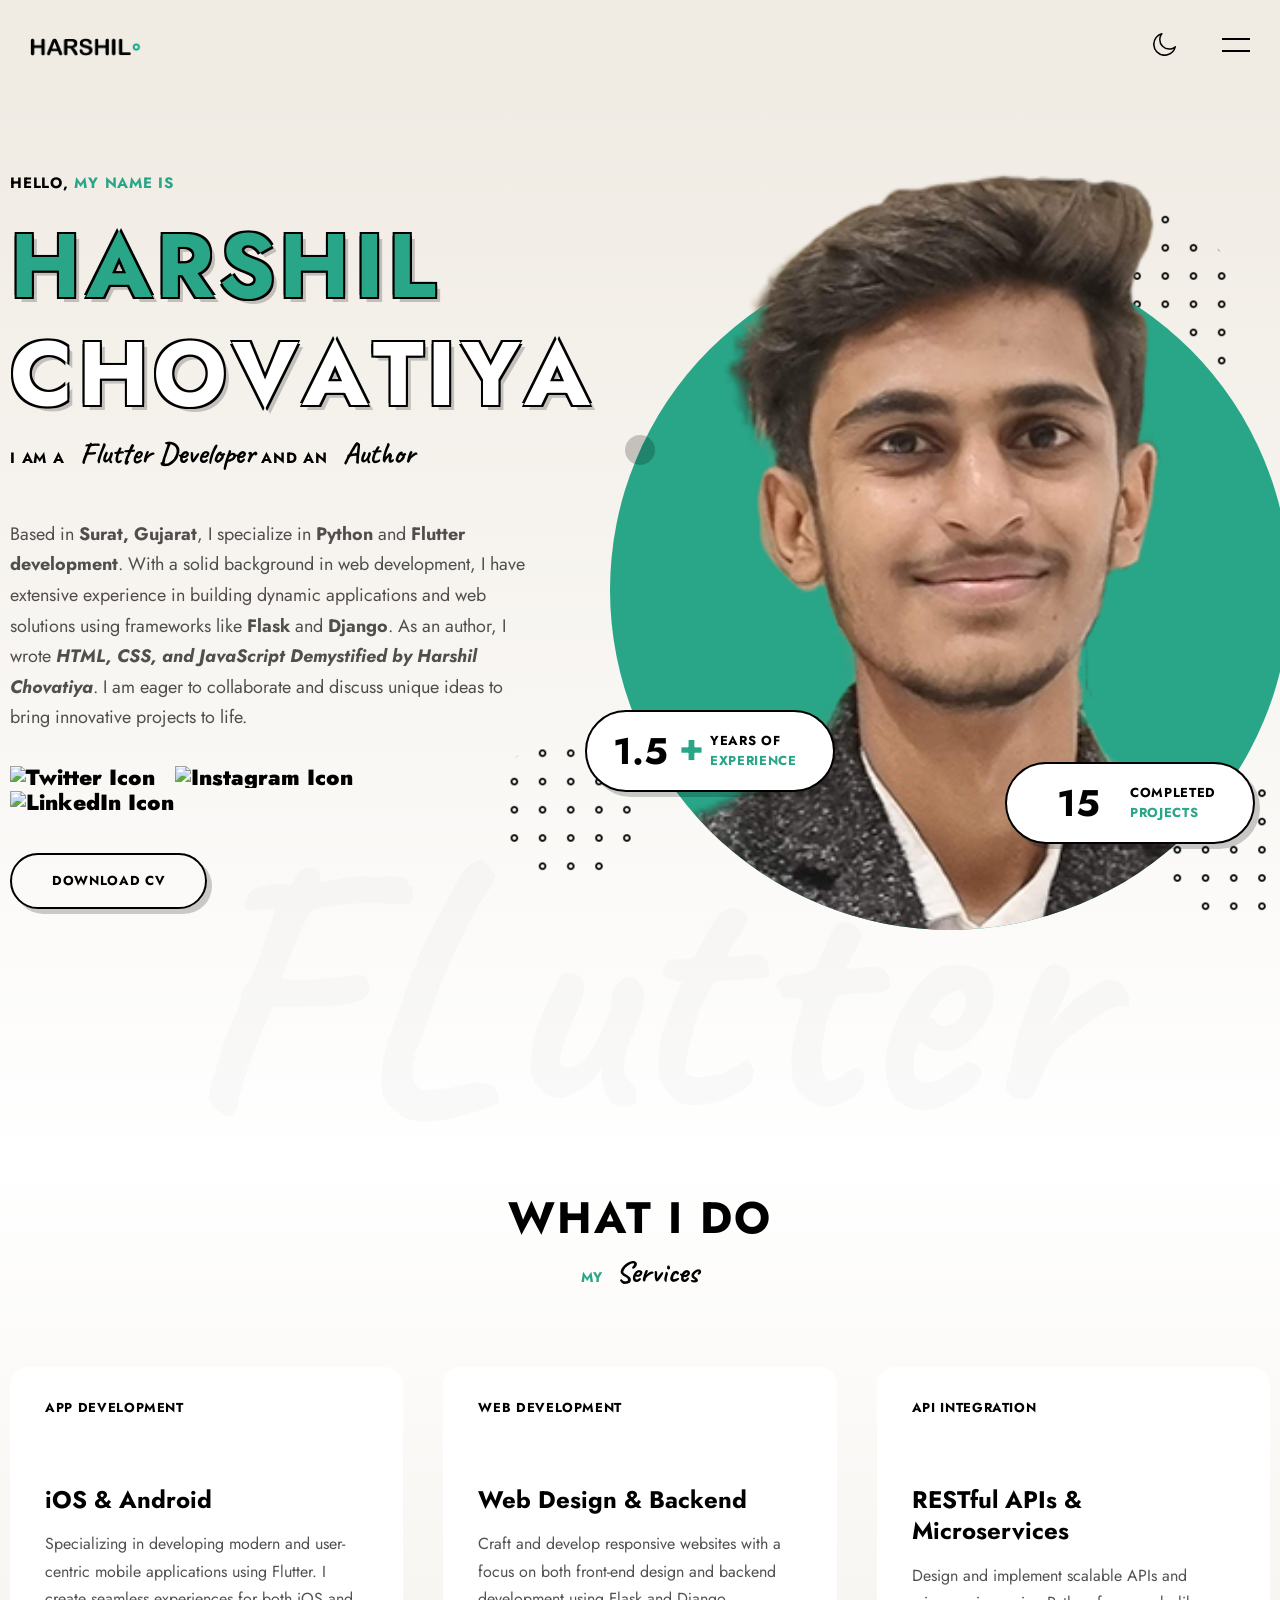
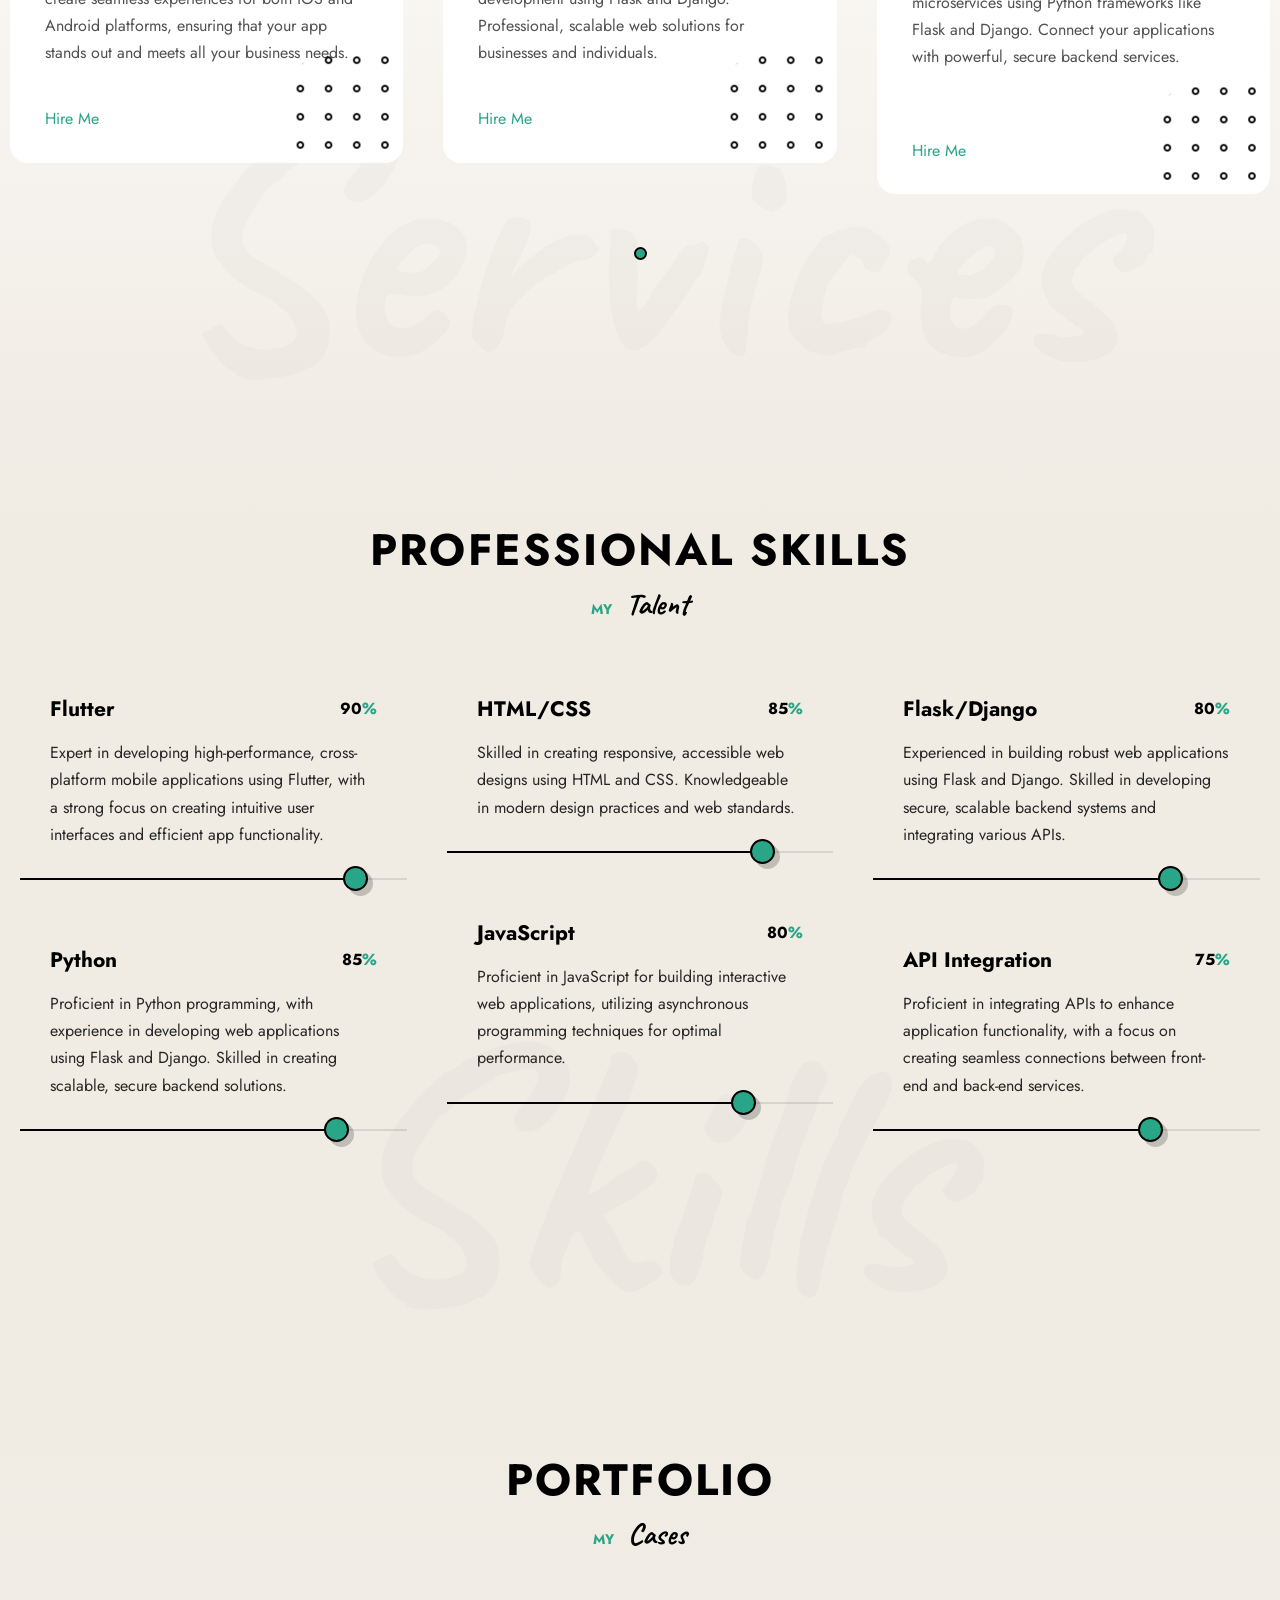
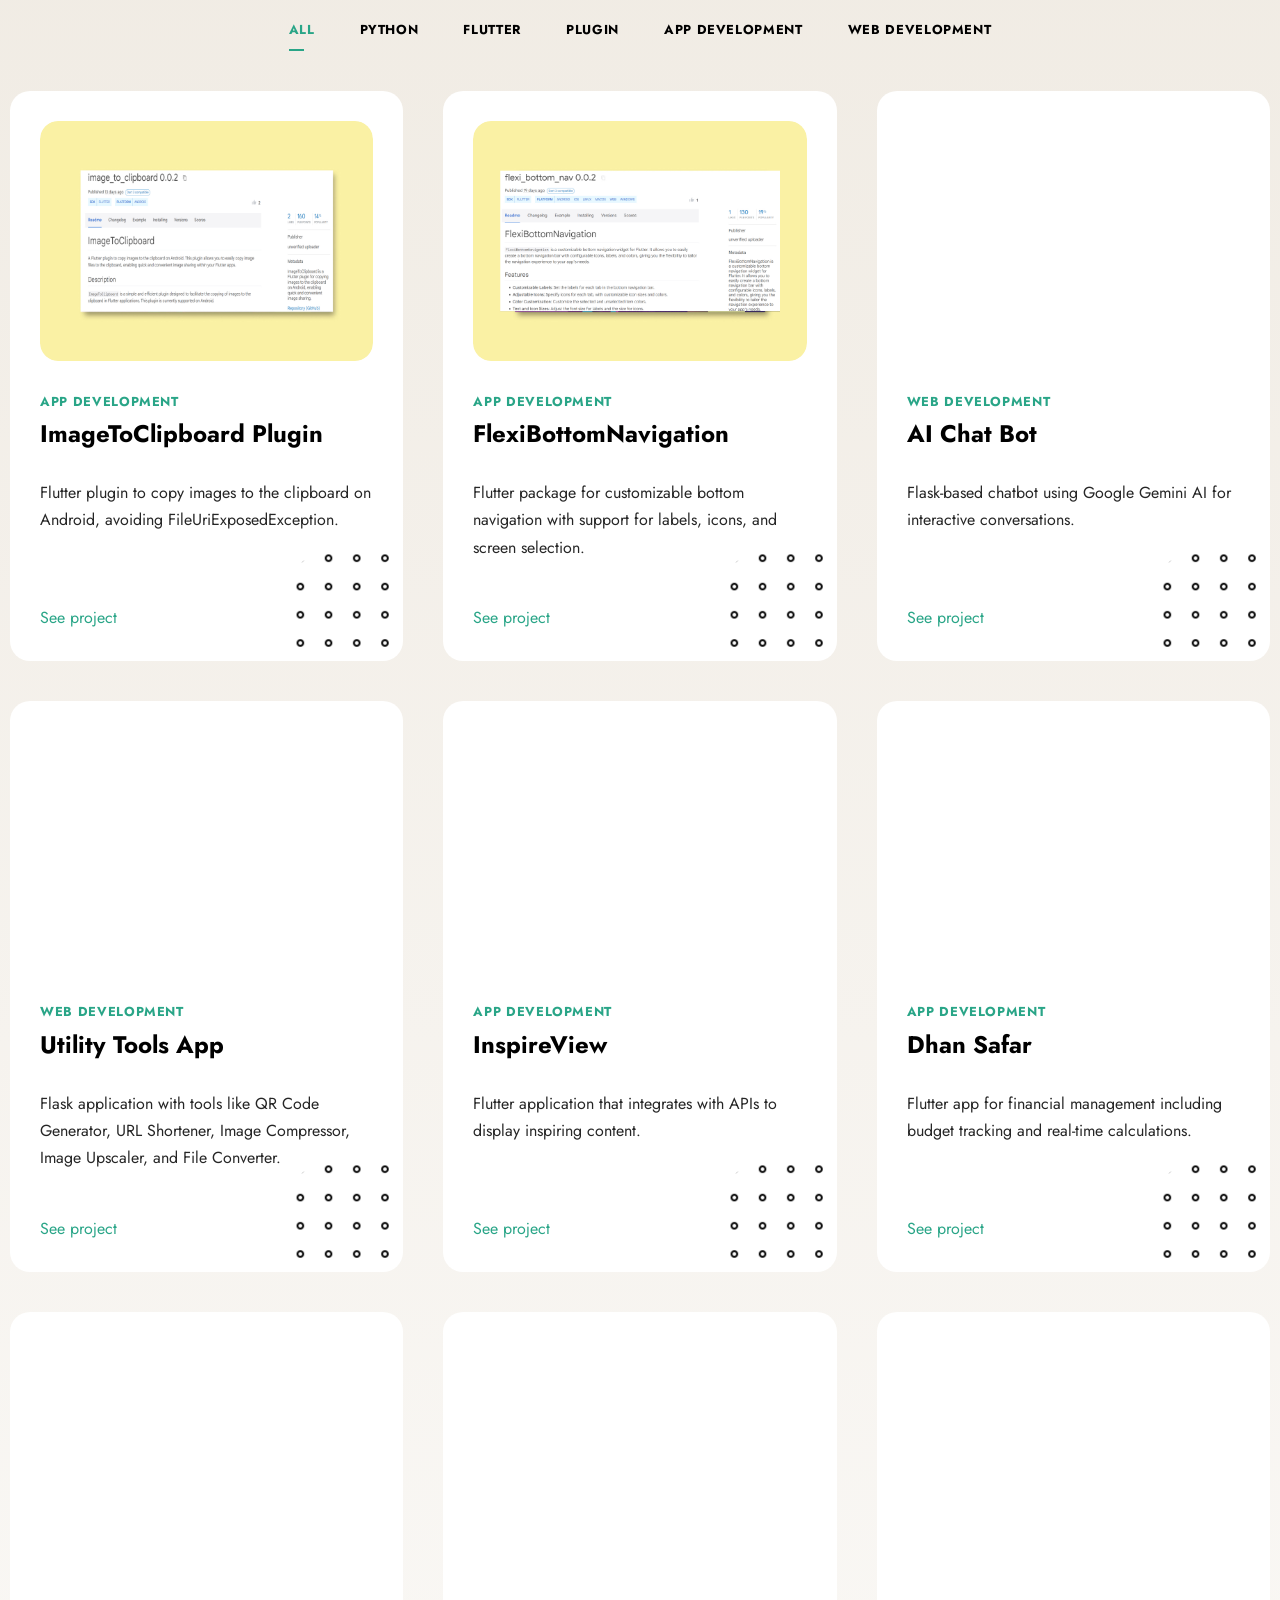
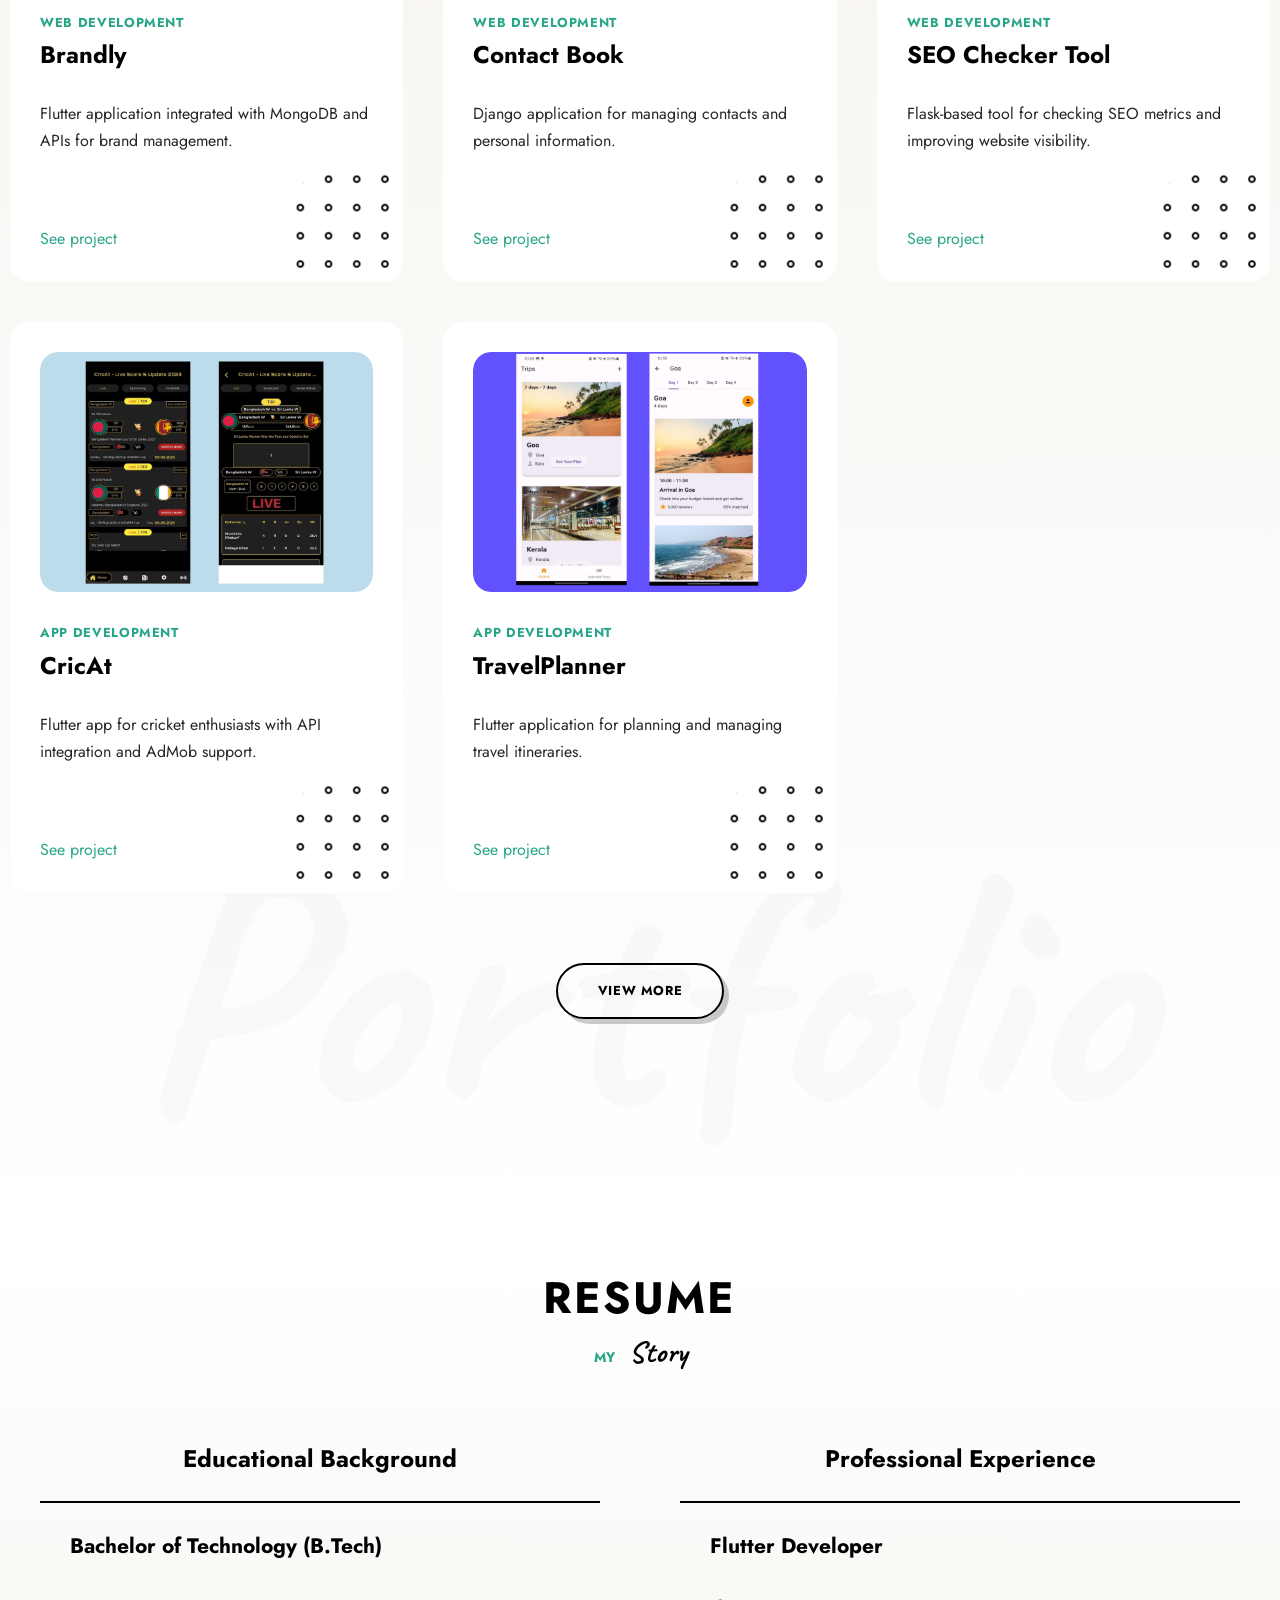
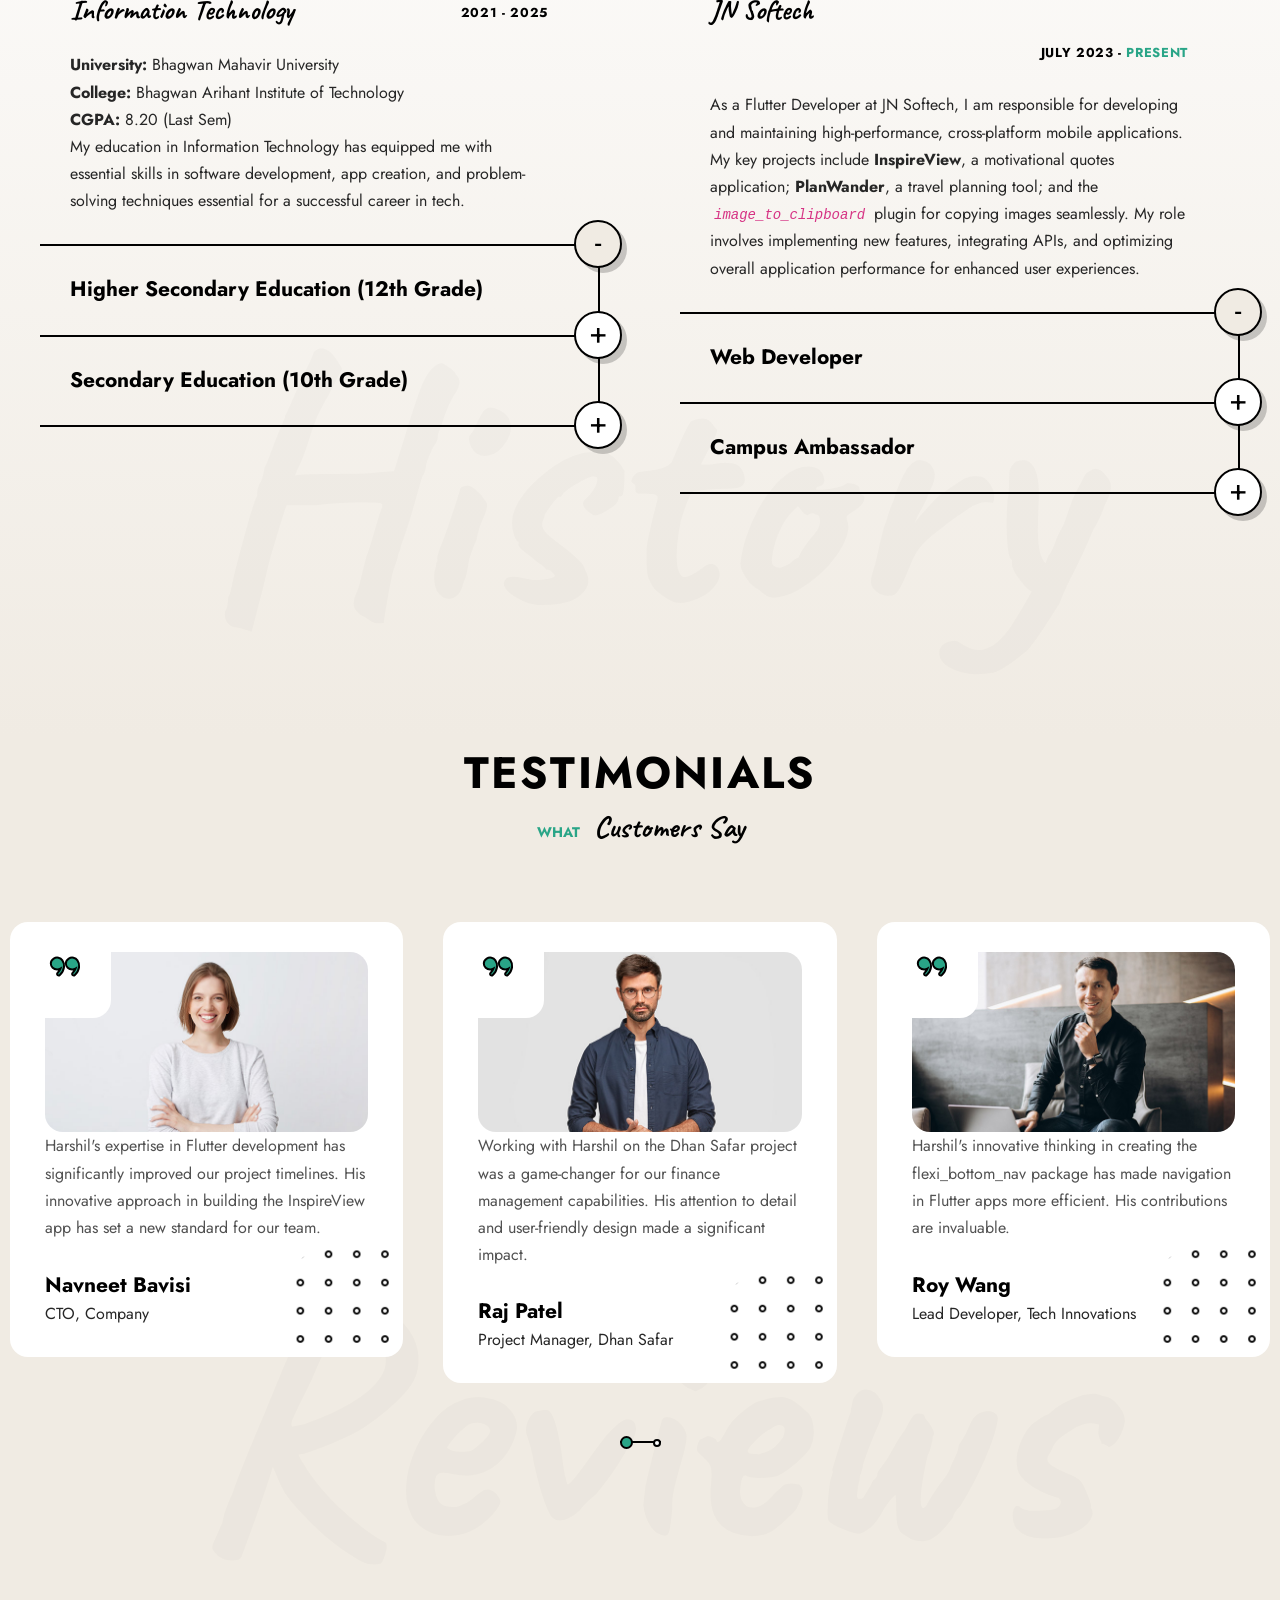
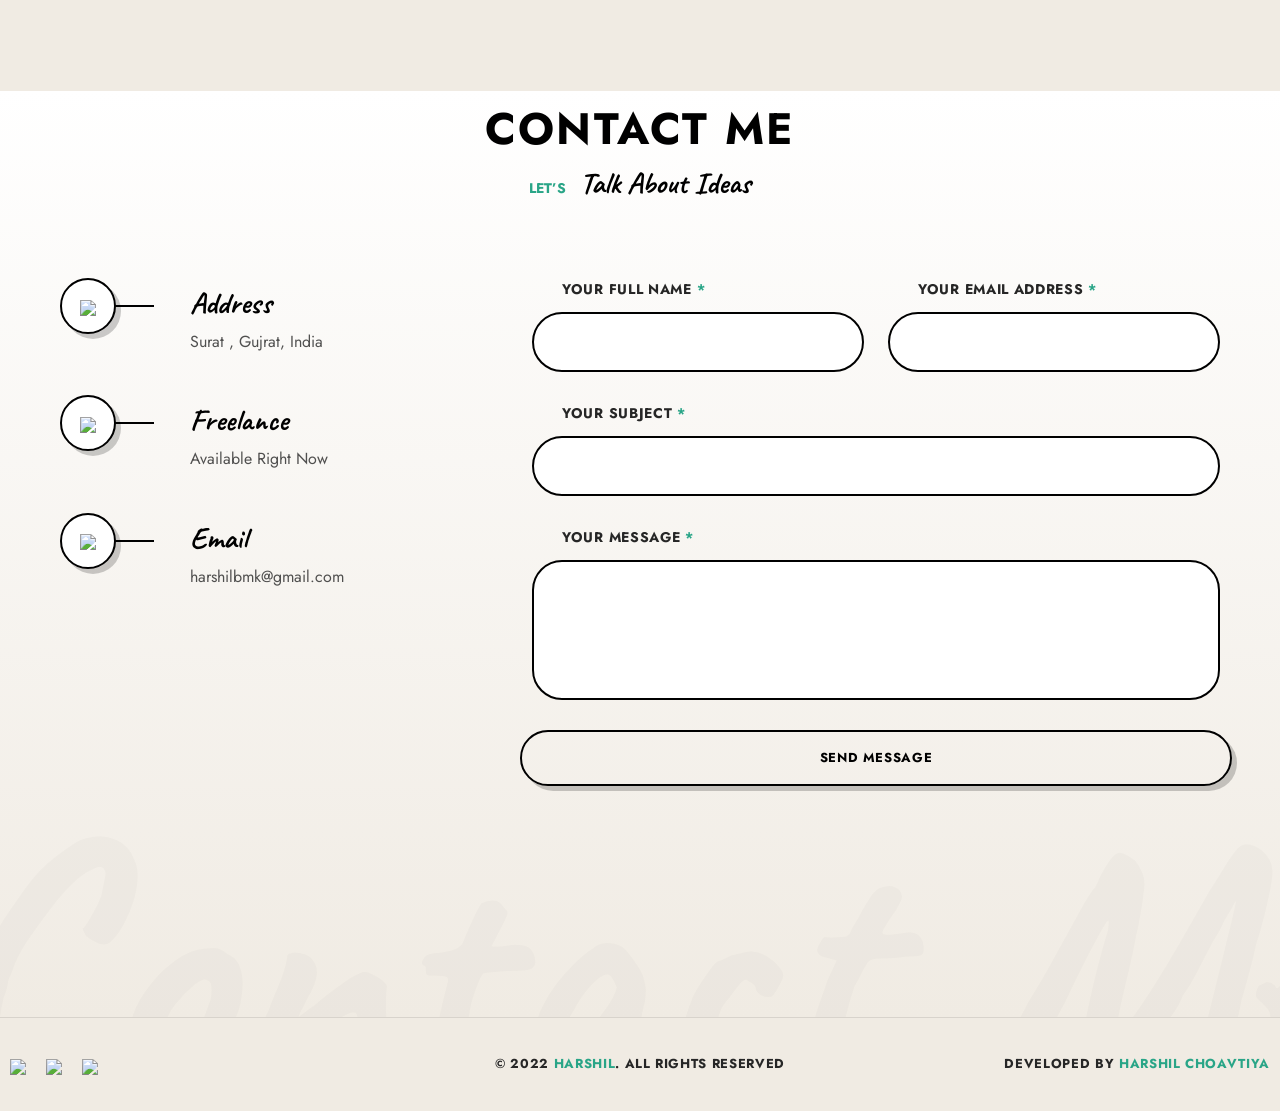
==== commit a66dbaa6: "Updates" ====
--- a/index.html
+++ b/index.html
@@ -976,7 +976,7 @@
                                                                             </div>
                                                                             <div class="desc"> <span class="category">
                                                                                     App Development </span>
-                                                                                <h5 class="name"> <a href="" class="">
+                                                                                <h5 class="name"> <a href="https://pub.dev/packages/image_to_clipboard" target="_blank">
                                                                                         ImageToClipboard Plugin </a>
                                                                                 </h5>
                                                                                 <div class="text">
@@ -985,7 +985,7 @@
                                                                                         avoiding
                                                                                         FileUriExposedException.</p>
                                                                                 </div>
-                                                                                <a href="" class=""> See project </a>
+                                                                                <a href="https://github.com/harshilchovatiya/image_to_clipboard" target="_blank"> See project </a>
                                                                             </div>
                                                                             <div class="lazyload bg-img"
                                                                                 data-bg="images/pat-2.png">
@@ -1017,7 +1017,7 @@
                                                                             <div class="desc">
                                                                                 <span class="category"> App Development
                                                                                 </span>
-                                                                                <h5 class="name"> <a href="" class="">
+                                                                                <h5 class="name"> <a href="https://pub.dev/packages/flexi_bottom_nav" target="_blank">
                                                                                         FlexiBottomNavigation </a></h5>
                                                                                 <div class="text">
                                                                                     <p>Flutter package for customizable
@@ -1025,7 +1025,7 @@
                                                                                         for labels, icons, and screen
                                                                                         selection.</p>
                                                                                 </div>
-                                                                                <a href="" class=""> See project </a>
+                                                                                <a href="https://github.com/harshilchovatiya/flexi_bottom_nav" target="_blank"> See project </a>
                                                                             </div>
                                                                             <div class="lazyload bg-img"
                                                                                 data-bg="images/pat-2.png"></div>
@@ -1056,14 +1056,14 @@
                                                                             <div class="desc">
                                                                                 <span class="category"> Web Development
                                                                                 </span>
-                                                                                <h5 class="name"> <a href="" class="">
+                                                                                <h5 class="name"> <a href="https://ai-content-kappa.vercel.app/" target="_blank">
                                                                                         AI Chat Bot </a></h5>
                                                                                 <div class="text">
                                                                                     <p>Flask-based chatbot using Google
                                                                                         Gemini AI for interactive
                                                                                         conversations.</p>
                                                                                 </div>
-                                                                                <a href="" class=""> See project </a>
+                                                                                <a href="https://github.com/harshilchovatiya/ai_content" target="_blank"> See project </a>
                                                                             </div>
                                                                             <div class="lazyload bg-img"
                                                                                 data-bg="images/pat-2.png"></div>
@@ -1094,7 +1094,7 @@
                                                                             <div class="desc">
                                                                                 <span class="category"> Web Development
                                                                                 </span>
-                                                                                <h5 class="name"> <a href="" class="">
+                                                                                <h5 class="name"> <a href="https://tools-app-ten.vercel.app/" target="_blank">
                                                                                         Utility Tools App </a></h5>
                                                                                 <div class="text">
                                                                                     <p>Flask application with tools like
@@ -1103,7 +1103,7 @@
                                                                                         Image Upscaler, and File
                                                                                         Converter.</p>
                                                                                 </div>
-                                                                                <a href="" class=""> See project </a>
+                                                                                <a href="https://github.com/harshilchovatiya/tools-app" target="_blank"> See project </a>
                                                                             </div>
                                                                             <div class="lazyload bg-img"
                                                                                 data-bg="images/pat-2.png"></div>
@@ -1134,14 +1134,14 @@
                                                                             <div class="desc">
                                                                                 <span class="category"> App Development
                                                                                 </span>
-                                                                                <h5 class="name"> <a href="" class="">
+                                                                                <h5 class="name"> <a href="https://github.com/harshilchovatiya/InspireView" target="_blank">
                                                                                         InspireView </a></h5>
                                                                                 <div class="text">
                                                                                     <p>Flutter application that
                                                                                         integrates with APIs to display
                                                                                         inspiring content.</p>
                                                                                 </div>
-                                                                                <a href="" class=""> See project </a>
+                                                                                <a href="https://github.com/harshilchovatiya/InspireView" target="_blank"> See project </a>
                                                                             </div>
                                                                             <div class="lazyload bg-img"
                                                                                 data-bg="images/pat-2.png"></div>
@@ -1172,7 +1172,7 @@
                                                                             <div class="desc">
                                                                                 <span class="category"> App Development
                                                                                 </span>
-                                                                                <h5 class="name"> <a href="" class="">
+                                                                                <h5 class="name"> <a href="https://harshilchovatiya.github.io/dhansafarapp/" target="_blank">
                                                                                         Dhan Safar </a></h5>
                                                                                 <div class="text">
                                                                                     <p>Flutter app for financial
@@ -1180,7 +1180,7 @@
                                                                                         tracking and real-time
                                                                                         calculations.</p>
                                                                                 </div>
-                                                                                <a href="" class=""> See project </a>
+                                                                                <a href="https://github.com/harshilchovatiya/dhansafarapp" target="_blank"> See project </a>
                                                                             </div>
                                                                             <div class="lazyload bg-img"
                                                                                 data-bg="images/pat-2.png"></div>
@@ -1211,14 +1211,14 @@
                                                                             <div class="desc">
                                                                                 <span class="category"> Web Development
                                                                                 </span>
-                                                                                <h5 class="name"> <a href="" class="">
+                                                                                <h5 class="name"> <a href="" target="_blank">
                                                                                         Brandly </a></h5>
                                                                                 <div class="text">
                                                                                     <p>Flutter application integrated
                                                                                         with MongoDB and APIs for brand
                                                                                         management.</p>
                                                                                 </div>
-                                                                                <a href="" class=""> See project </a>
+                                                                                <a href="" target="_blank"> See project </a>
                                                                             </div>
                                                                             <div class="lazyload bg-img"
                                                                                 data-bg="images/pat-2.png"></div>
@@ -1249,14 +1249,14 @@
                                                                             <div class="desc">
                                                                                 <span class="category"> Web Development
                                                                                 </span>
-                                                                                <h5 class="name"> <a href="" class="">
+                                                                                <h5 class="name"> <a href="" target="_blank">
                                                                                         Contact Book </a></h5>
                                                                                 <div class="text">
                                                                                     <p>Django application for managing
                                                                                         contacts and personal
                                                                                         information.</p>
                                                                                 </div>
-                                                                                <a href="" class=""> See project </a>
+                                                                                <a href="" target="_blank"> See project </a>
                                                                             </div>
                                                                             <div class="lazyload bg-img"
                                                                                 data-bg="images/pat-2.png"></div>
@@ -1287,14 +1287,14 @@
                                                                             <div class="desc">
                                                                                 <span class="category"> Web Development
                                                                                 </span>
-                                                                                <h5 class="name"> <a href="" class="">
+                                                                                <h5 class="name"> <a href="" target="_blank">
                                                                                         SEO Checker Tool </a></h5>
                                                                                 <div class="text">
                                                                                     <p>Flask-based tool for checking SEO
                                                                                         metrics and improving website
                                                                                         visibility.</p>
                                                                                 </div>
-                                                                                <a href="" class=""> See project </a>
+                                                                                <a href="" target="_blank"> See project </a>
                                                                             </div>
                                                                             <div class="lazyload bg-img"
                                                                                 data-bg="images/pat-2.png"></div>
@@ -1325,14 +1325,14 @@
                                                                             <div class="desc">
                                                                                 <span class="category"> App Development
                                                                                 </span>
-                                                                                <h5 class="name"> <a href="" class="">
+                                                                                <h5 class="name"> <a href="" target="_blank">
                                                                                         CricAt </a></h5>
                                                                                 <div class="text">
                                                                                     <p>Flutter app for cricket
                                                                                         enthusiasts with API integration
                                                                                         and AdMob support.</p>
                                                                                 </div>
-                                                                                <a href="" class=""> See project </a>
+                                                                                <a href="" target="_blank"> See project </a>
                                                                             </div>
                                                                             <div class="lazyload bg-img"
                                                                                 data-bg="images/pat-2.png"></div>
@@ -1363,14 +1363,14 @@
                                                                             <div class="desc">
                                                                                 <span class="category"> App Development
                                                                                 </span>
-                                                                                <h5 class="name"> <a href="" class="">
+                                                                                <h5 class="name"> <a href="" target="_blank">
                                                                                         TravelPlanner </a></h5>
                                                                                 <div class="text">
                                                                                     <p>Flutter application for planning
                                                                                         and managing travel itineraries.
                                                                                     </p>
                                                                                 </div>
-                                                                                <a href="" class=""> See project </a>
+                                                                                <a href="" target="_blank"> See project </a>
                                                                             </div>
                                                                             <div class="lazyload bg-img"
                                                                                 data-bg="images/pat-2.png"></div>
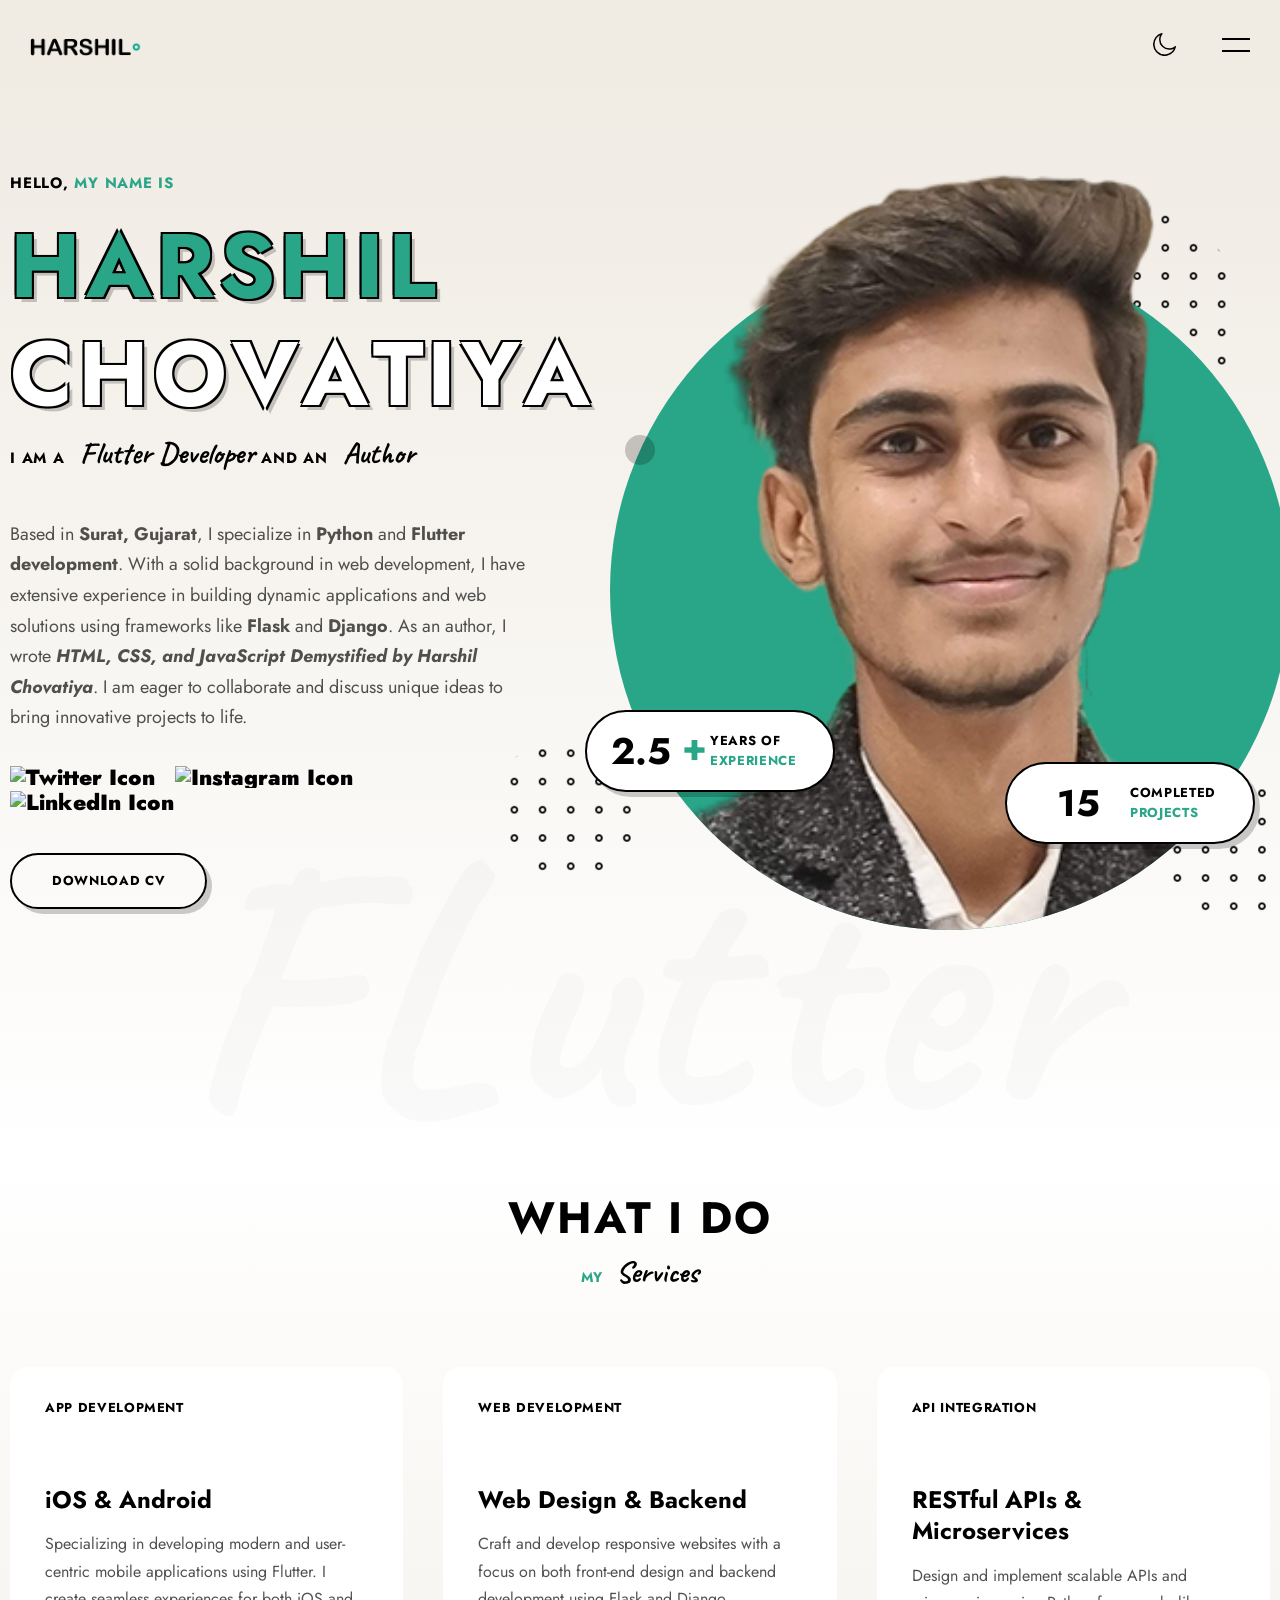
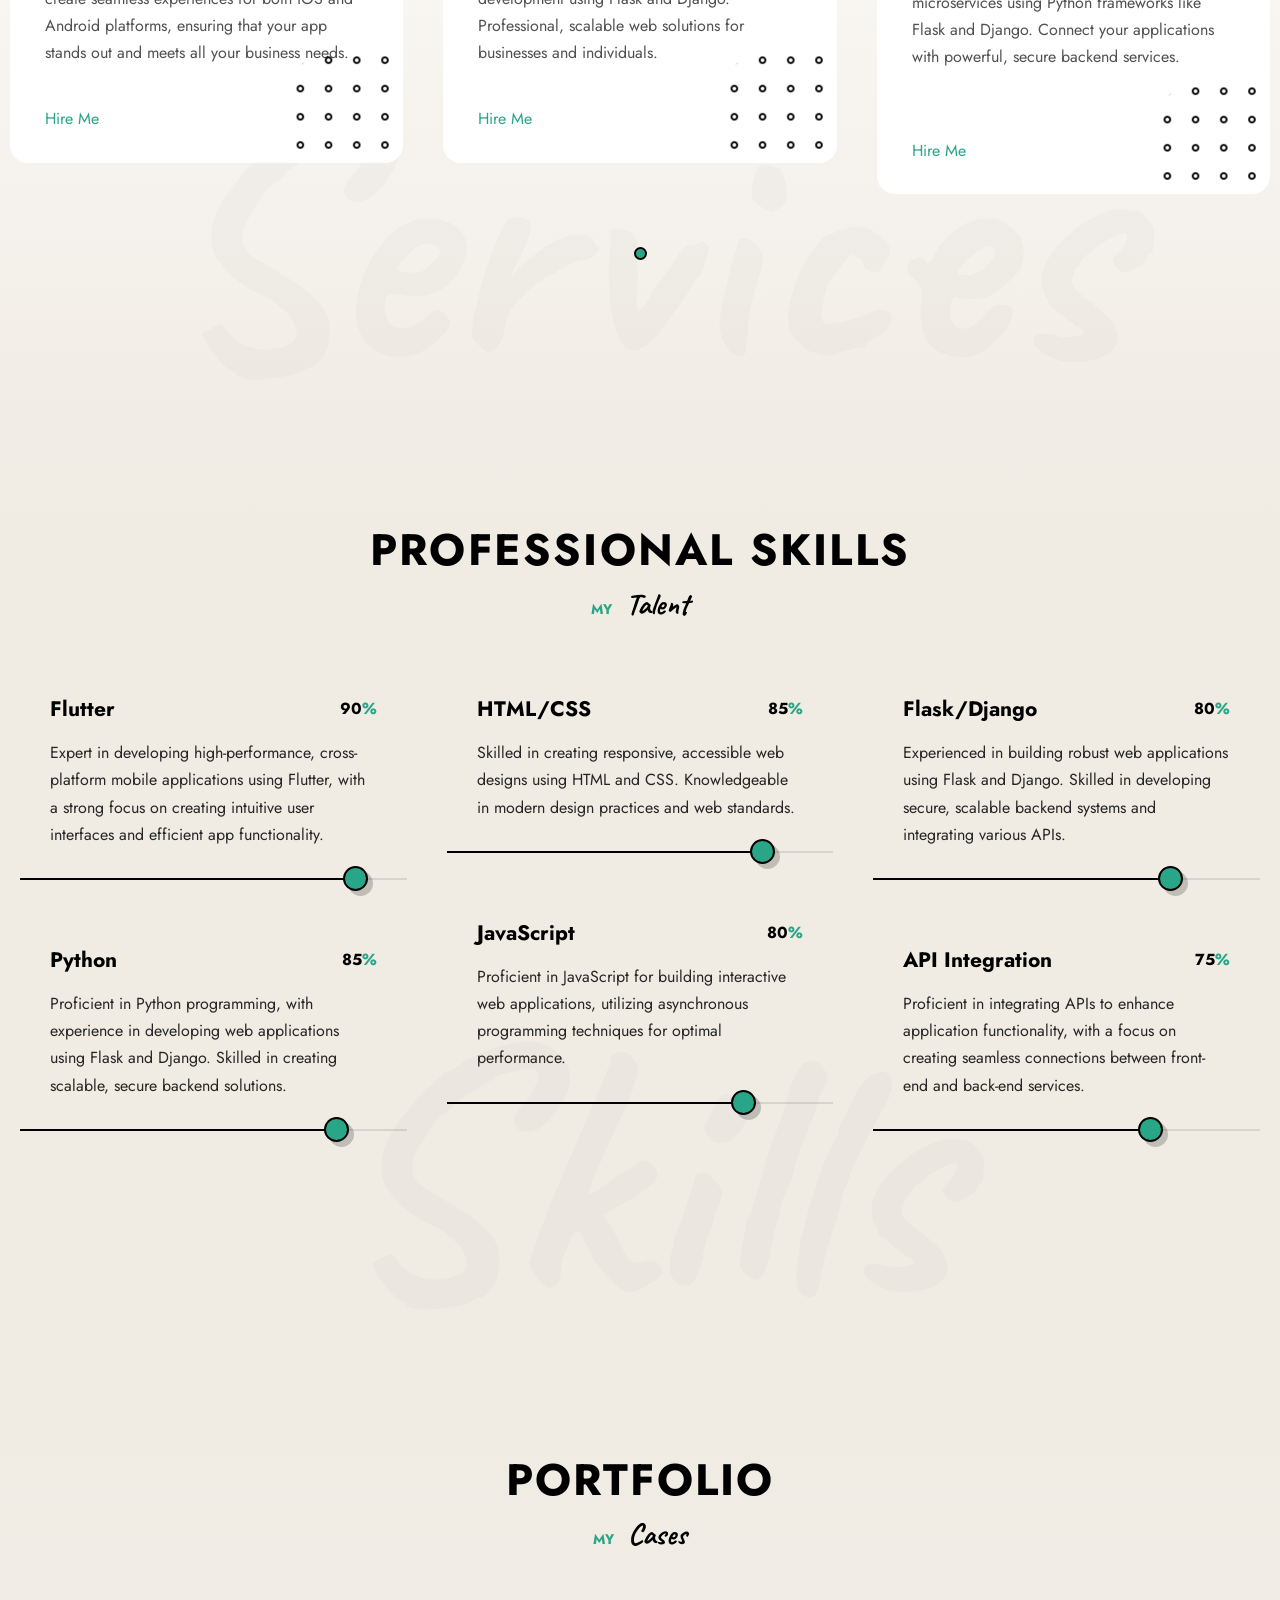
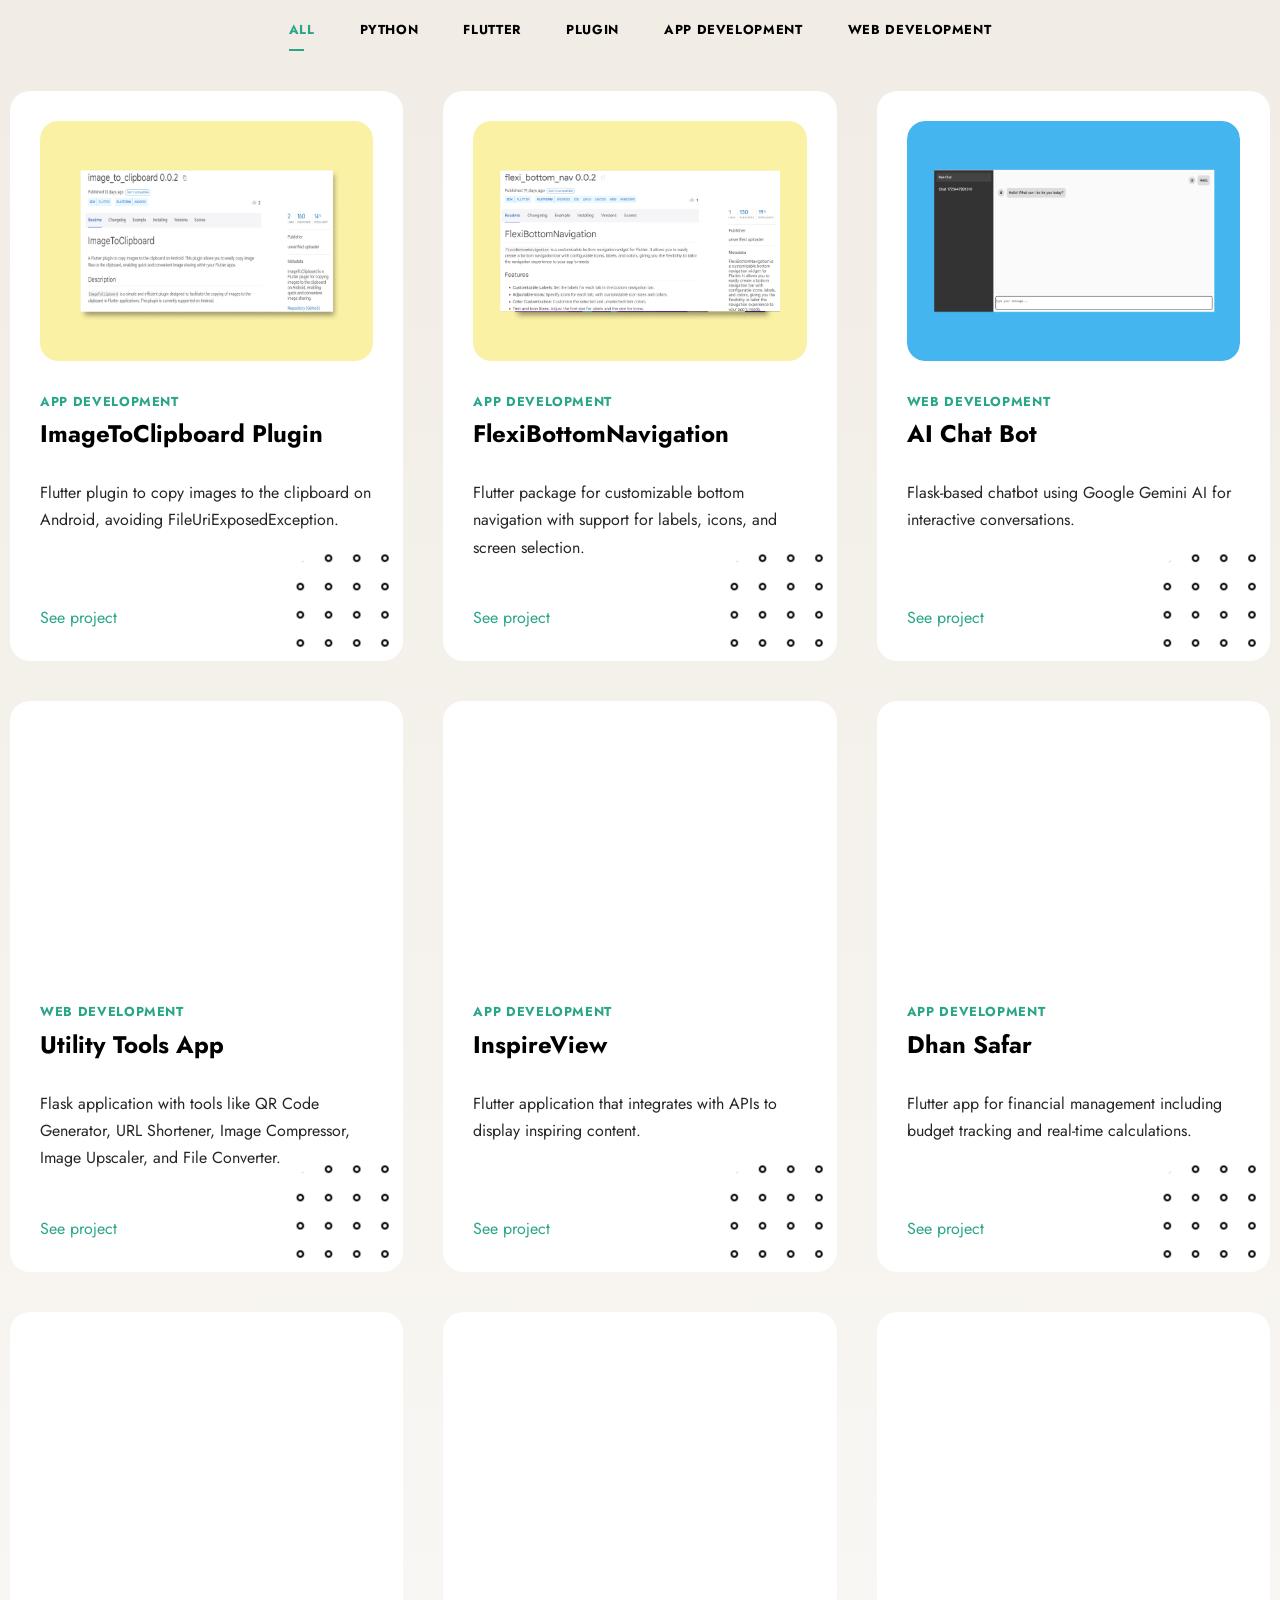
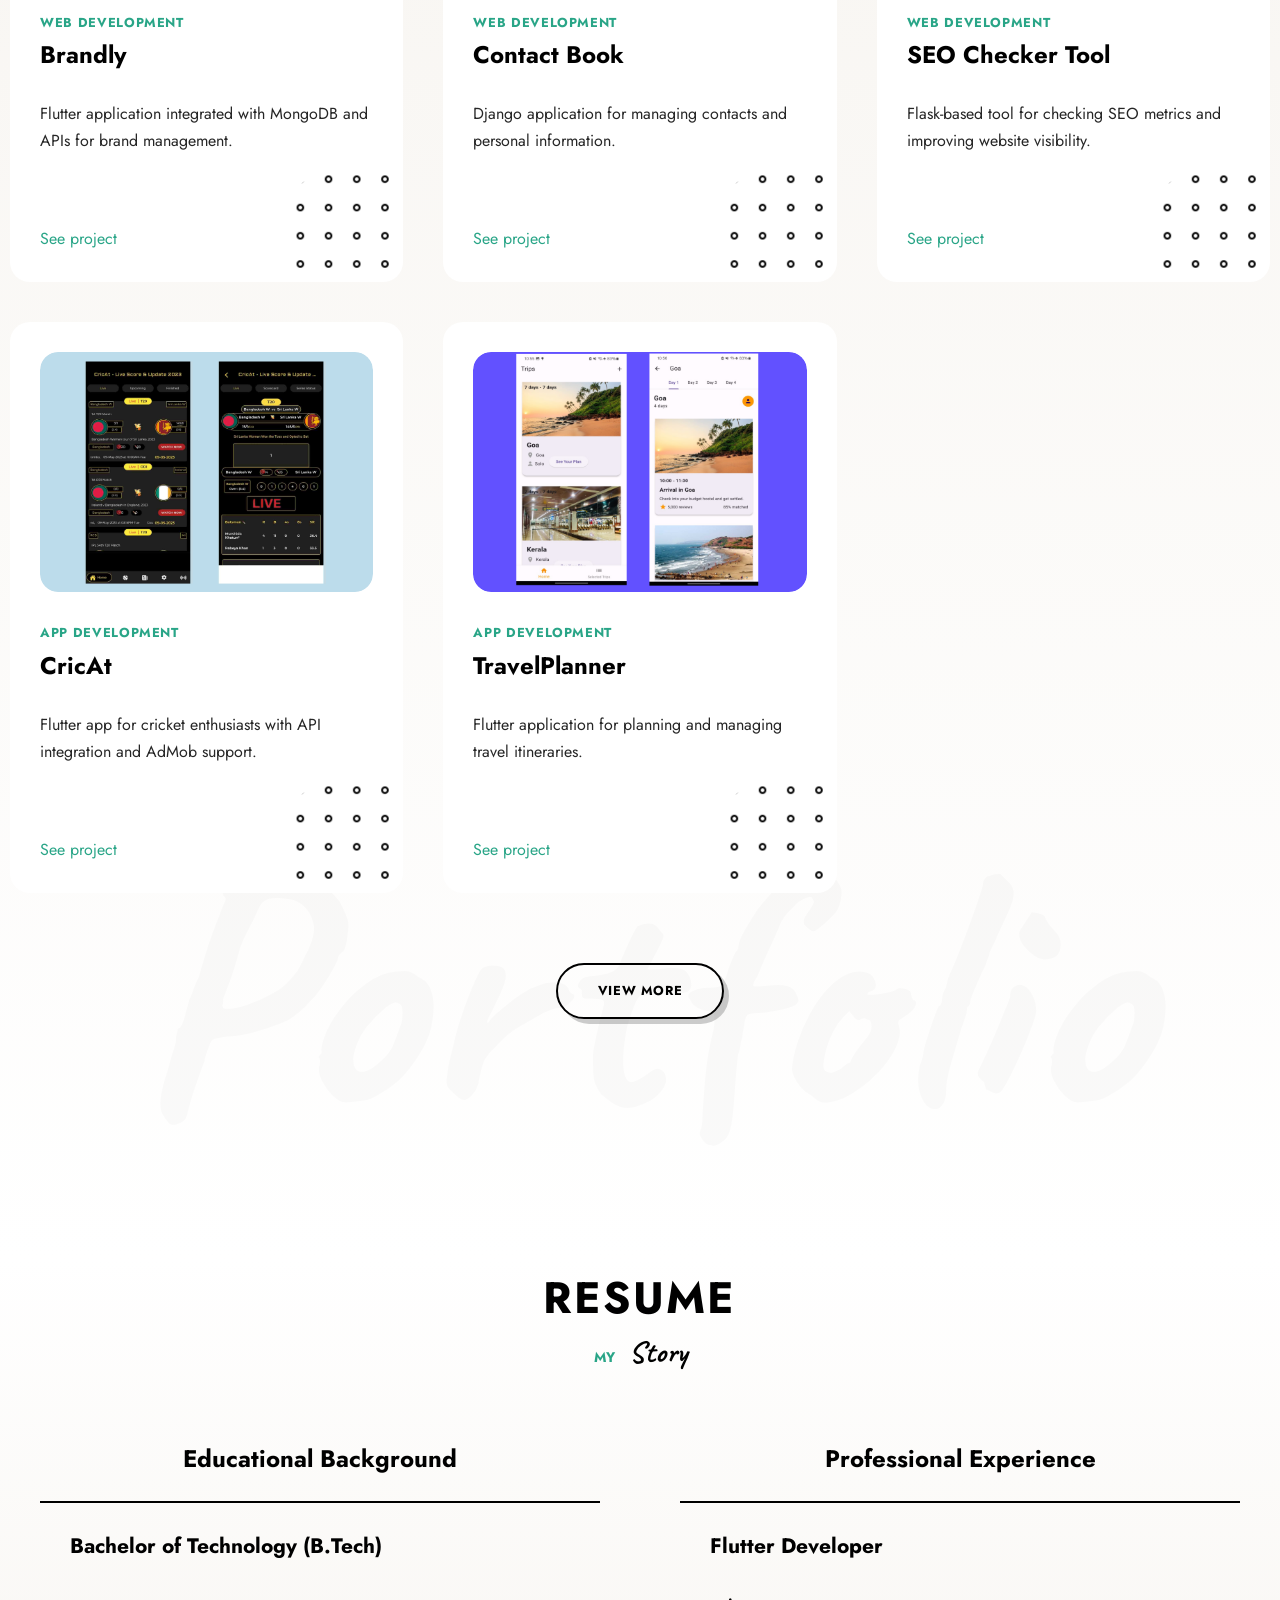
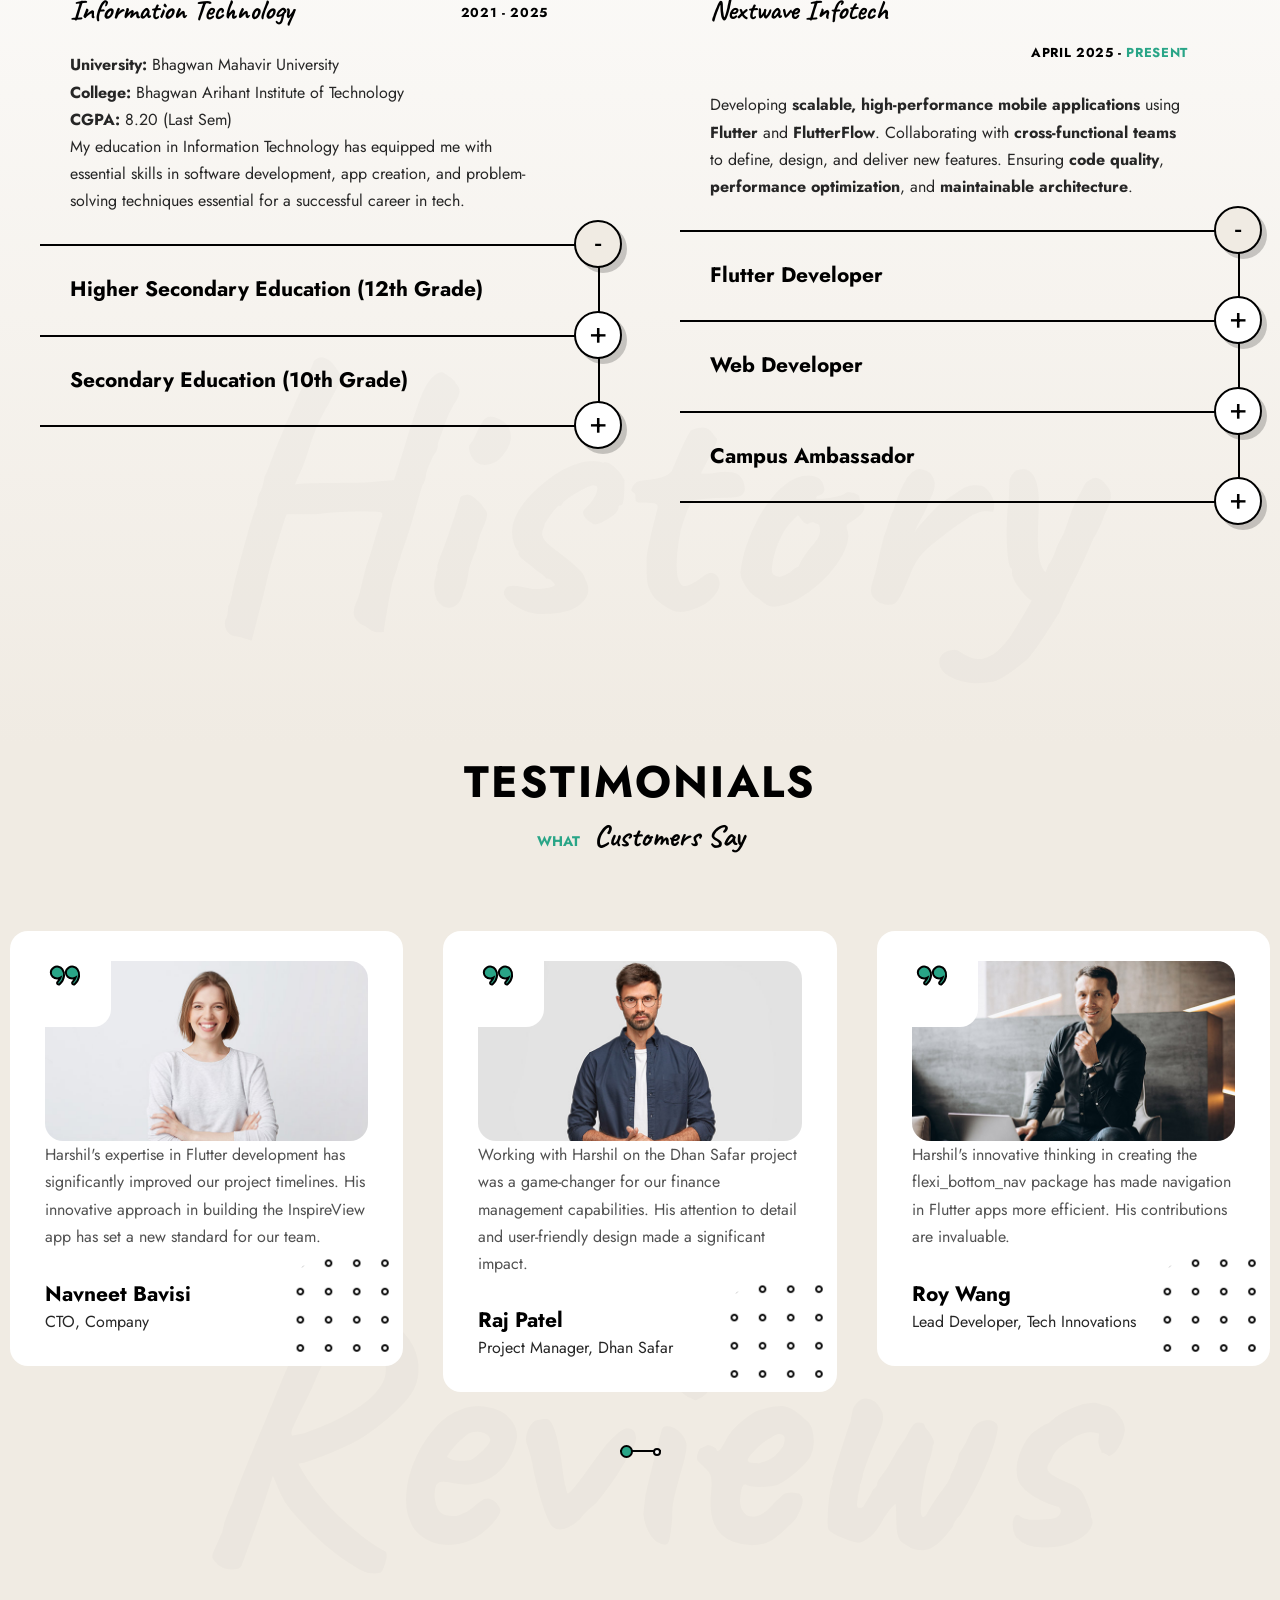
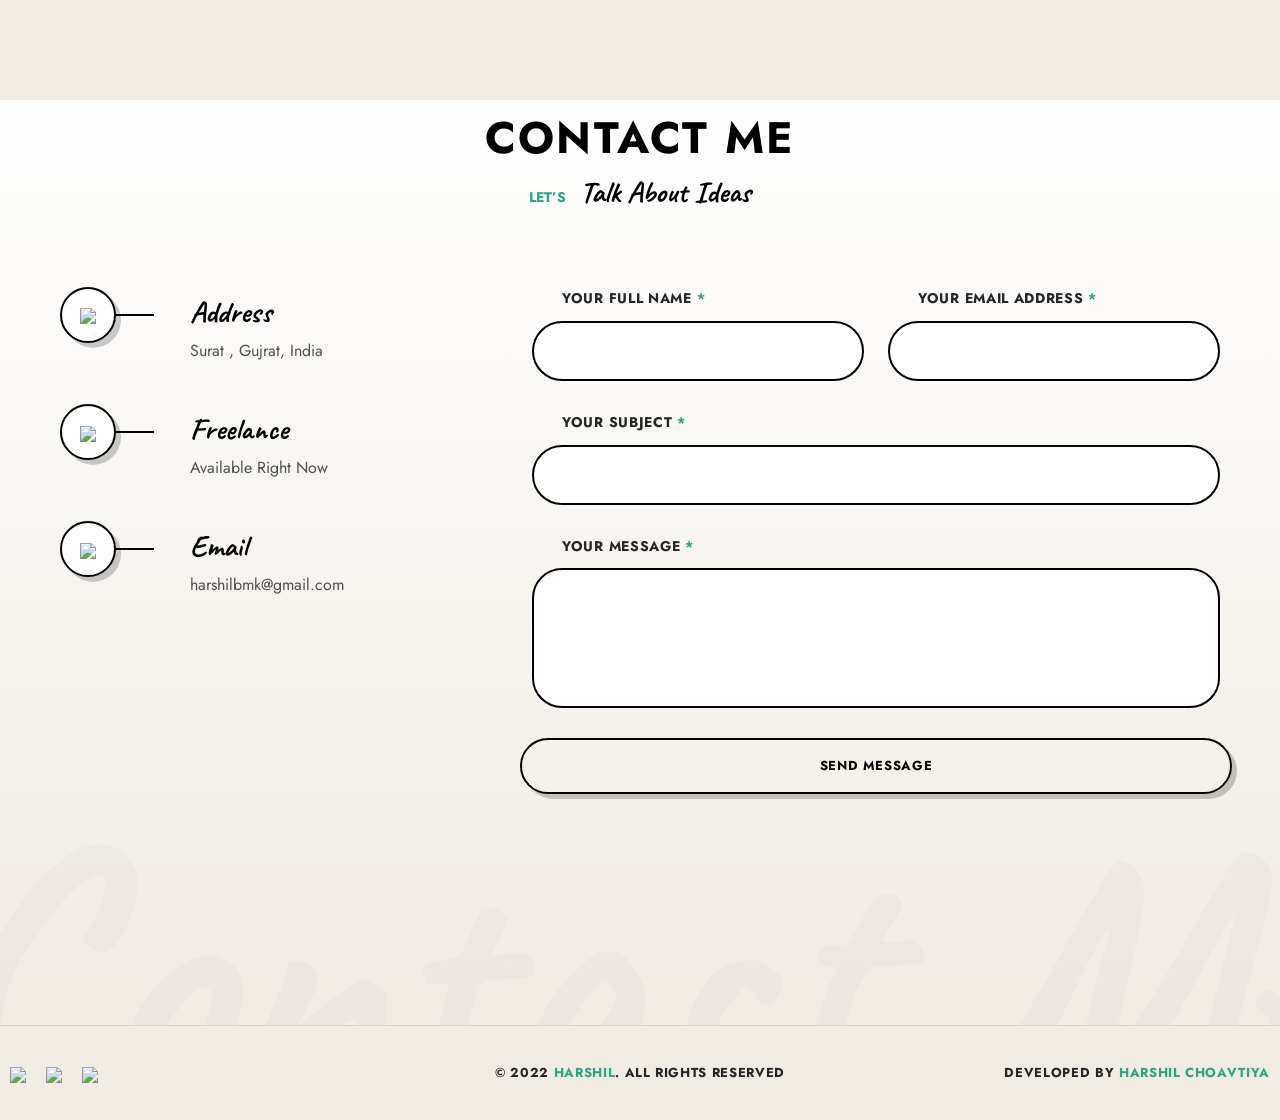
==== commit 89af5f86: "Update" ====
--- a/index.html
+++ b/index.html
@@ -483,7 +483,7 @@
                                                         data-bg="images/pat-2.png"></span>
                                                     <div class="info-list">
                                                         <ul>
-                                                            <li><span class="num">1.5 <strong>+</strong></span> <span
+                                                            <li><span class="num">2.5 <strong>+</strong></span> <span
                                                                     class="value">Years of
                                                                     <strong>Experience</strong></span></li>
                                                             <li><span class="num">15</span> <span
@@ -976,7 +976,9 @@
                                                                             </div>
                                                                             <div class="desc"> <span class="category">
                                                                                     App Development </span>
-                                                                                <h5 class="name"> <a href="https://pub.dev/packages/image_to_clipboard" target="_blank">
+                                                                                <h5 class="name"> <a
+                                                                                        href="https://pub.dev/packages/image_to_clipboard"
+                                                                                        target="_blank">
                                                                                         ImageToClipboard Plugin </a>
                                                                                 </h5>
                                                                                 <div class="text">
@@ -985,7 +987,8 @@
                                                                                         avoiding
                                                                                         FileUriExposedException.</p>
                                                                                 </div>
-                                                                                <a href="https://github.com/harshilchovatiya/image_to_clipboard" target="_blank"> See project </a>
+                                                                                <a href="https://github.com/harshilchovatiya/image_to_clipboard"
+                                                                                    target="_blank"> See project </a>
                                                                             </div>
                                                                             <div class="lazyload bg-img"
                                                                                 data-bg="images/pat-2.png">
@@ -1017,7 +1020,9 @@
                                                                             <div class="desc">
                                                                                 <span class="category"> App Development
                                                                                 </span>
-                                                                                <h5 class="name"> <a href="https://pub.dev/packages/flexi_bottom_nav" target="_blank">
+                                                                                <h5 class="name"> <a
+                                                                                        href="https://pub.dev/packages/flexi_bottom_nav"
+                                                                                        target="_blank">
                                                                                         FlexiBottomNavigation </a></h5>
                                                                                 <div class="text">
                                                                                     <p>Flutter package for customizable
@@ -1025,7 +1030,8 @@
                                                                                         for labels, icons, and screen
                                                                                         selection.</p>
                                                                                 </div>
-                                                                                <a href="https://github.com/harshilchovatiya/flexi_bottom_nav" target="_blank"> See project </a>
+                                                                                <a href="https://github.com/harshilchovatiya/flexi_bottom_nav"
+                                                                                    target="_blank"> See project </a>
                                                                             </div>
                                                                             <div class="lazyload bg-img"
                                                                                 data-bg="images/pat-2.png"></div>
@@ -1056,14 +1062,17 @@
                                                                             <div class="desc">
                                                                                 <span class="category"> Web Development
                                                                                 </span>
-                                                                                <h5 class="name"> <a href="https://ai-content-kappa.vercel.app/" target="_blank">
+                                                                                <h5 class="name"> <a
+                                                                                        href="https://ai-content-kappa.vercel.app/"
+                                                                                        target="_blank">
                                                                                         AI Chat Bot </a></h5>
                                                                                 <div class="text">
                                                                                     <p>Flask-based chatbot using Google
                                                                                         Gemini AI for interactive
                                                                                         conversations.</p>
                                                                                 </div>
-                                                                                <a href="https://github.com/harshilchovatiya/ai_content" target="_blank"> See project </a>
+                                                                                <a href="https://github.com/harshilchovatiya/ai_content"
+                                                                                    target="_blank"> See project </a>
                                                                             </div>
                                                                             <div class="lazyload bg-img"
                                                                                 data-bg="images/pat-2.png"></div>
@@ -1094,7 +1103,9 @@
                                                                             <div class="desc">
                                                                                 <span class="category"> Web Development
                                                                                 </span>
-                                                                                <h5 class="name"> <a href="https://tools-app-ten.vercel.app/" target="_blank">
+                                                                                <h5 class="name"> <a
+                                                                                        href="https://tools-app-ten.vercel.app/"
+                                                                                        target="_blank">
                                                                                         Utility Tools App </a></h5>
                                                                                 <div class="text">
                                                                                     <p>Flask application with tools like
@@ -1103,7 +1114,8 @@
                                                                                         Image Upscaler, and File
                                                                                         Converter.</p>
                                                                                 </div>
-                                                                                <a href="https://github.com/harshilchovatiya/tools-app" target="_blank"> See project </a>
+                                                                                <a href="https://github.com/harshilchovatiya/tools-app"
+                                                                                    target="_blank"> See project </a>
                                                                             </div>
                                                                             <div class="lazyload bg-img"
                                                                                 data-bg="images/pat-2.png"></div>
@@ -1134,14 +1146,17 @@
                                                                             <div class="desc">
                                                                                 <span class="category"> App Development
                                                                                 </span>
-                                                                                <h5 class="name"> <a href="https://github.com/harshilchovatiya/InspireView" target="_blank">
+                                                                                <h5 class="name"> <a
+                                                                                        href="https://github.com/harshilchovatiya/InspireView"
+                                                                                        target="_blank">
                                                                                         InspireView </a></h5>
                                                                                 <div class="text">
                                                                                     <p>Flutter application that
                                                                                         integrates with APIs to display
                                                                                         inspiring content.</p>
                                                                                 </div>
-                                                                                <a href="https://github.com/harshilchovatiya/InspireView" target="_blank"> See project </a>
+                                                                                <a href="https://github.com/harshilchovatiya/InspireView"
+                                                                                    target="_blank"> See project </a>
                                                                             </div>
                                                                             <div class="lazyload bg-img"
                                                                                 data-bg="images/pat-2.png"></div>
@@ -1172,7 +1187,9 @@
                                                                             <div class="desc">
                                                                                 <span class="category"> App Development
                                                                                 </span>
-                                                                                <h5 class="name"> <a href="https://harshilchovatiya.github.io/dhansafarapp/" target="_blank">
+                                                                                <h5 class="name"> <a
+                                                                                        href="https://harshilchovatiya.github.io/dhansafarapp/"
+                                                                                        target="_blank">
                                                                                         Dhan Safar </a></h5>
                                                                                 <div class="text">
                                                                                     <p>Flutter app for financial
@@ -1180,7 +1197,8 @@
                                                                                         tracking and real-time
                                                                                         calculations.</p>
                                                                                 </div>
-                                                                                <a href="https://github.com/harshilchovatiya/dhansafarapp" target="_blank"> See project </a>
+                                                                                <a href="https://github.com/harshilchovatiya/dhansafarapp"
+                                                                                    target="_blank"> See project </a>
                                                                             </div>
                                                                             <div class="lazyload bg-img"
                                                                                 data-bg="images/pat-2.png"></div>
@@ -1211,14 +1229,16 @@
                                                                             <div class="desc">
                                                                                 <span class="category"> Web Development
                                                                                 </span>
-                                                                                <h5 class="name"> <a href="" target="_blank">
+                                                                                <h5 class="name"> <a href=""
+                                                                                        target="_blank">
                                                                                         Brandly </a></h5>
                                                                                 <div class="text">
                                                                                     <p>Flutter application integrated
                                                                                         with MongoDB and APIs for brand
                                                                                         management.</p>
                                                                                 </div>
-                                                                                <a href="" target="_blank"> See project </a>
+                                                                                <a href="" target="_blank"> See project
+                                                                                </a>
                                                                             </div>
                                                                             <div class="lazyload bg-img"
                                                                                 data-bg="images/pat-2.png"></div>
@@ -1249,14 +1269,16 @@
                                                                             <div class="desc">
                                                                                 <span class="category"> Web Development
                                                                                 </span>
-                                                                                <h5 class="name"> <a href="" target="_blank">
+                                                                                <h5 class="name"> <a href=""
+                                                                                        target="_blank">
                                                                                         Contact Book </a></h5>
                                                                                 <div class="text">
                                                                                     <p>Django application for managing
                                                                                         contacts and personal
                                                                                         information.</p>
                                                                                 </div>
-                                                                                <a href="" target="_blank"> See project </a>
+                                                                                <a href="" target="_blank"> See project
+                                                                                </a>
                                                                             </div>
                                                                             <div class="lazyload bg-img"
                                                                                 data-bg="images/pat-2.png"></div>
@@ -1287,14 +1309,16 @@
                                                                             <div class="desc">
                                                                                 <span class="category"> Web Development
                                                                                 </span>
-                                                                                <h5 class="name"> <a href="" target="_blank">
+                                                                                <h5 class="name"> <a href=""
+                                                                                        target="_blank">
                                                                                         SEO Checker Tool </a></h5>
                                                                                 <div class="text">
                                                                                     <p>Flask-based tool for checking SEO
                                                                                         metrics and improving website
                                                                                         visibility.</p>
                                                                                 </div>
-                                                                                <a href="" target="_blank"> See project </a>
+                                                                                <a href="" target="_blank"> See project
+                                                                                </a>
                                                                             </div>
                                                                             <div class="lazyload bg-img"
                                                                                 data-bg="images/pat-2.png"></div>
@@ -1325,14 +1349,16 @@
                                                                             <div class="desc">
                                                                                 <span class="category"> App Development
                                                                                 </span>
-                                                                                <h5 class="name"> <a href="" target="_blank">
+                                                                                <h5 class="name"> <a href=""
+                                                                                        target="_blank">
                                                                                         CricAt </a></h5>
                                                                                 <div class="text">
                                                                                     <p>Flutter app for cricket
                                                                                         enthusiasts with API integration
                                                                                         and AdMob support.</p>
                                                                                 </div>
-                                                                                <a href="" target="_blank"> See project </a>
+                                                                                <a href="" target="_blank"> See project
+                                                                                </a>
                                                                             </div>
                                                                             <div class="lazyload bg-img"
                                                                                 data-bg="images/pat-2.png"></div>
@@ -1363,14 +1389,16 @@
                                                                             <div class="desc">
                                                                                 <span class="category"> App Development
                                                                                 </span>
-                                                                                <h5 class="name"> <a href="" target="_blank">
+                                                                                <h5 class="name"> <a href=""
+                                                                                        target="_blank">
                                                                                         TravelPlanner </a></h5>
                                                                                 <div class="text">
                                                                                     <p>Flutter application for planning
                                                                                         and managing travel itineraries.
                                                                                     </p>
                                                                                 </div>
-                                                                                <a href="" target="_blank"> See project </a>
+                                                                                <a href="" target="_blank"> See project
+                                                                                </a>
                                                                             </div>
                                                                             <div class="lazyload bg-img"
                                                                                 data-bg="images/pat-2.png"></div>
@@ -1584,10 +1612,47 @@
                                                                     </h6>
                                                                     <div class="history-content">
                                                                         <div class="subname">
+                                                                            <span>Nextwave Infotech</span>
+                                                                        </div>
+                                                                        <div class="date lui-subtitle">
+                                                                            <span>April 2025 - <b>Present</b></span>
+                                                                        </div>
+                                                                        <div class="text">
+                                                                            <div>
+                                                                                <p>
+                                                                                    Developing <strong>scalable,
+                                                                                        high-performance mobile
+                                                                                        applications</strong> using
+                                                                                    <strong>Flutter</strong> and
+                                                                                    <strong>FlutterFlow</strong>.
+                                                                                    Collaborating with
+                                                                                    <strong>cross-functional
+                                                                                        teams</strong> to define,
+                                                                                    design, and deliver new features.
+                                                                                    Ensuring <strong>code
+                                                                                        quality</strong>,
+                                                                                    <strong>performance
+                                                                                        optimization</strong>, and
+                                                                                    <strong>maintainable
+                                                                                        architecture</strong>.
+                                                                                </p>
+
+                                                                            </div>
+                                                                        </div>
+                                                                    </div>
+                                                                </div>
+                                                                <!-- Flutter Developer Experience -->
+                                                                <div class="history-item lui-collapse-item  scrolla-element-anim-1 scroll-animate"
+                                                                    data-animate="active">
+                                                                    <h6 class="name lui-collapse-btn">
+                                                                        <span>Flutter Developer</span>
+                                                                    </h6>
+                                                                    <div class="history-content">
+                                                                        <div class="subname">
                                                                             <span>JN Softech</span>
                                                                         </div>
                                                                         <div class="date lui-subtitle">
-                                                                            <span>July 2023 - <b>Present</b></span>
+                                                                            <span>July 2023 - <b>April 2025</b></span>
                                                                         </div>
                                                                         <div class="text">
                                                                             <div>
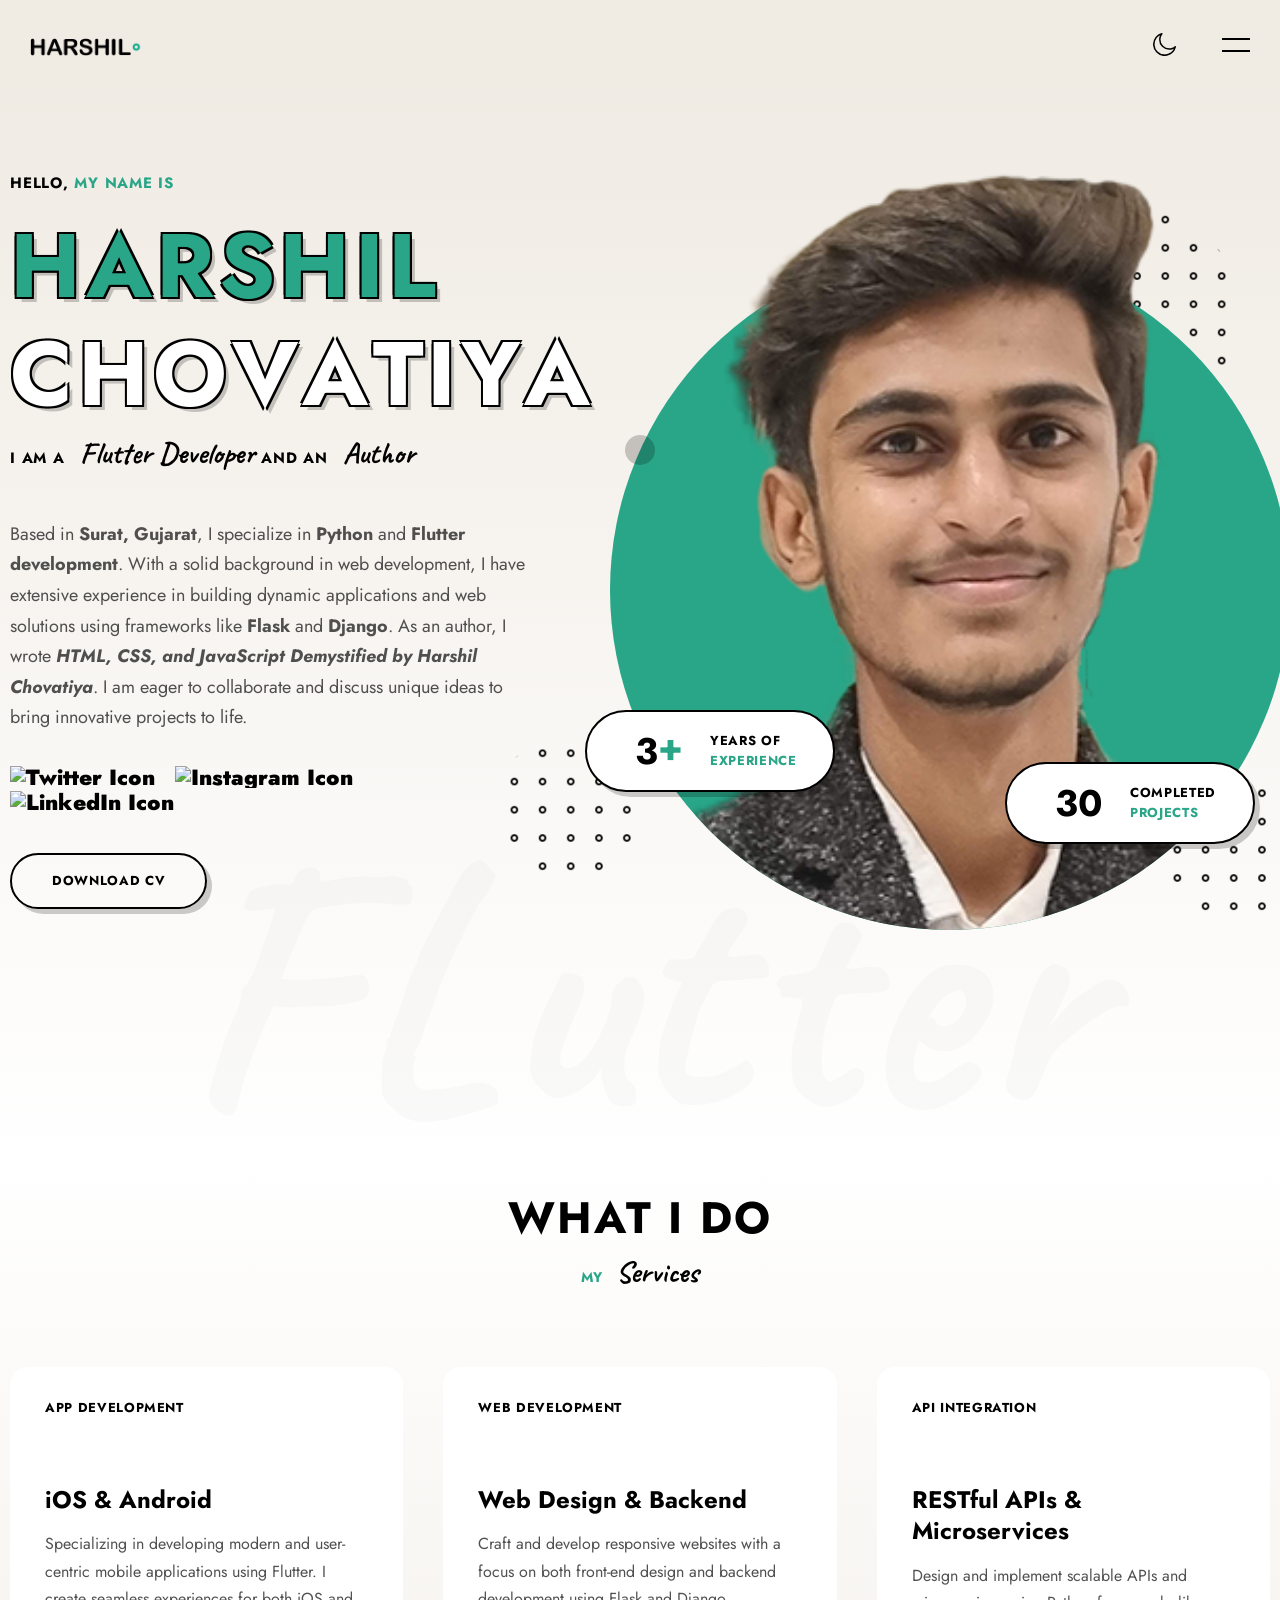
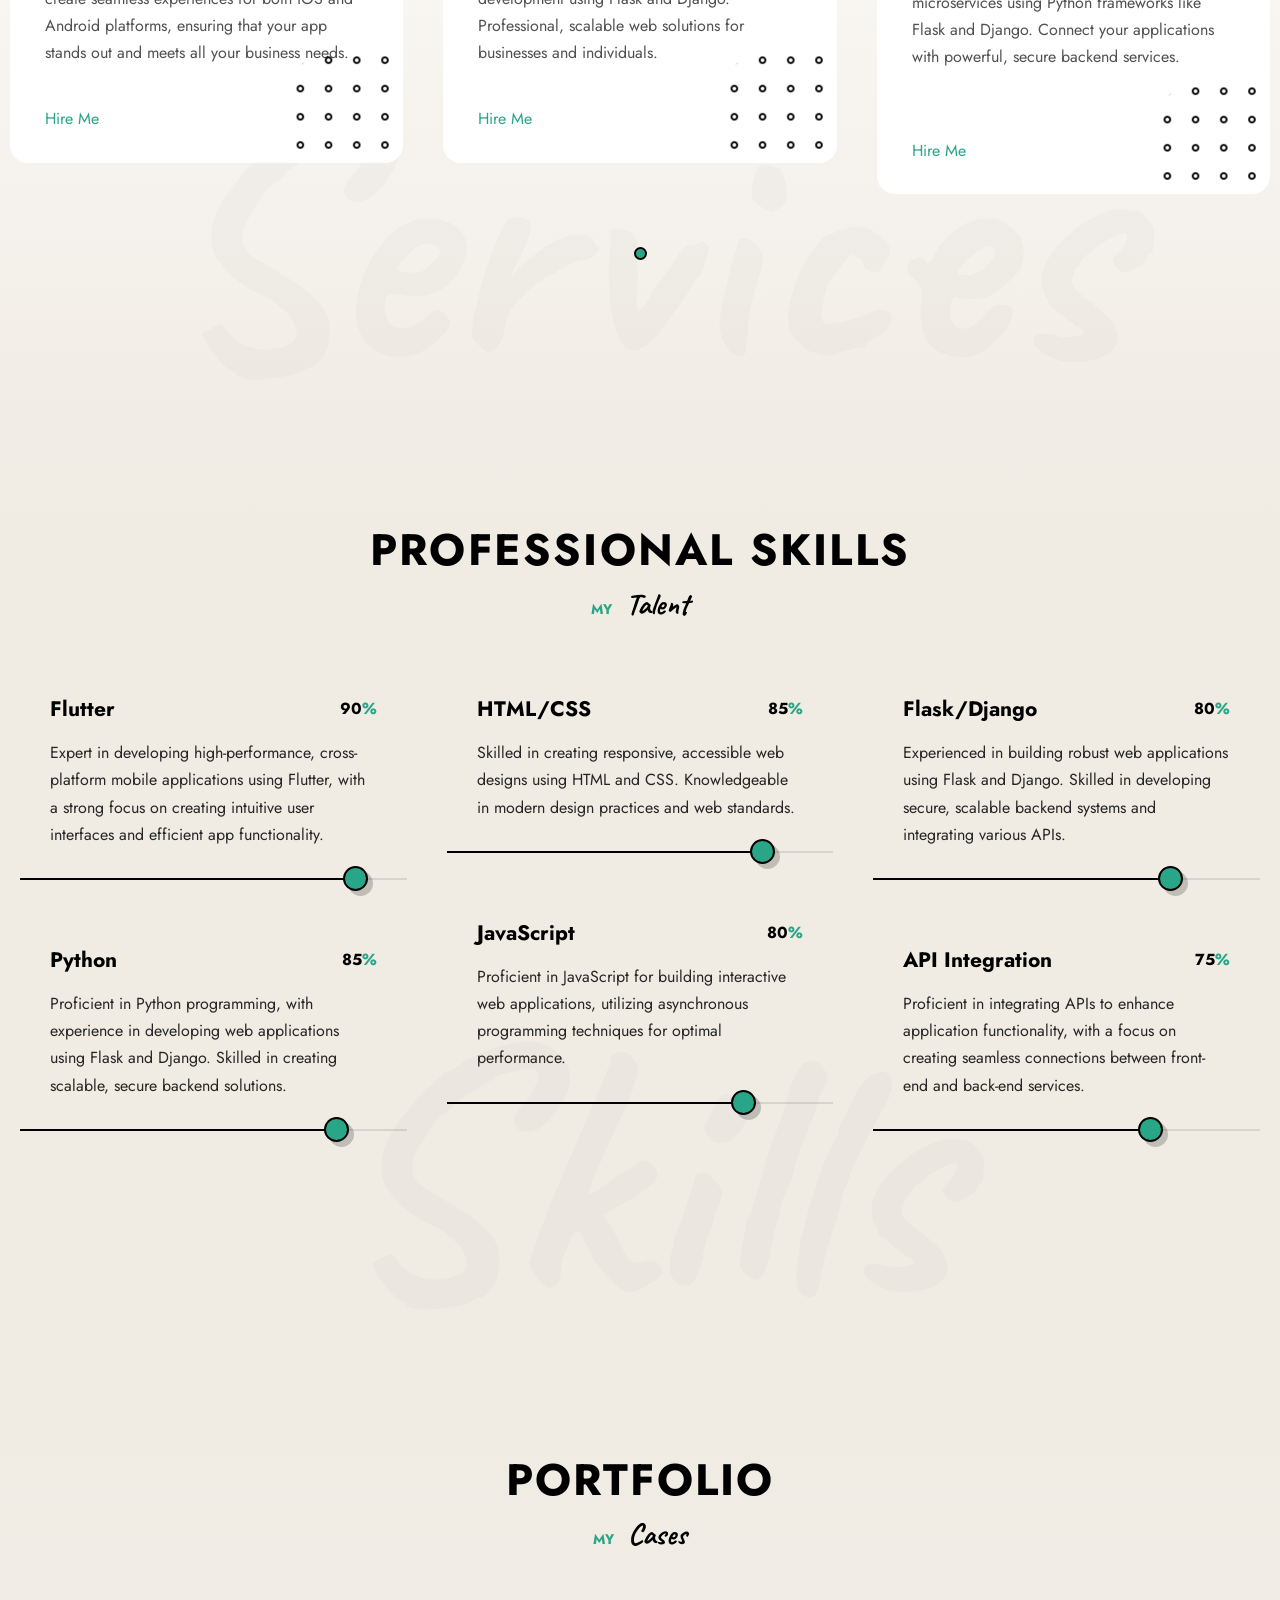
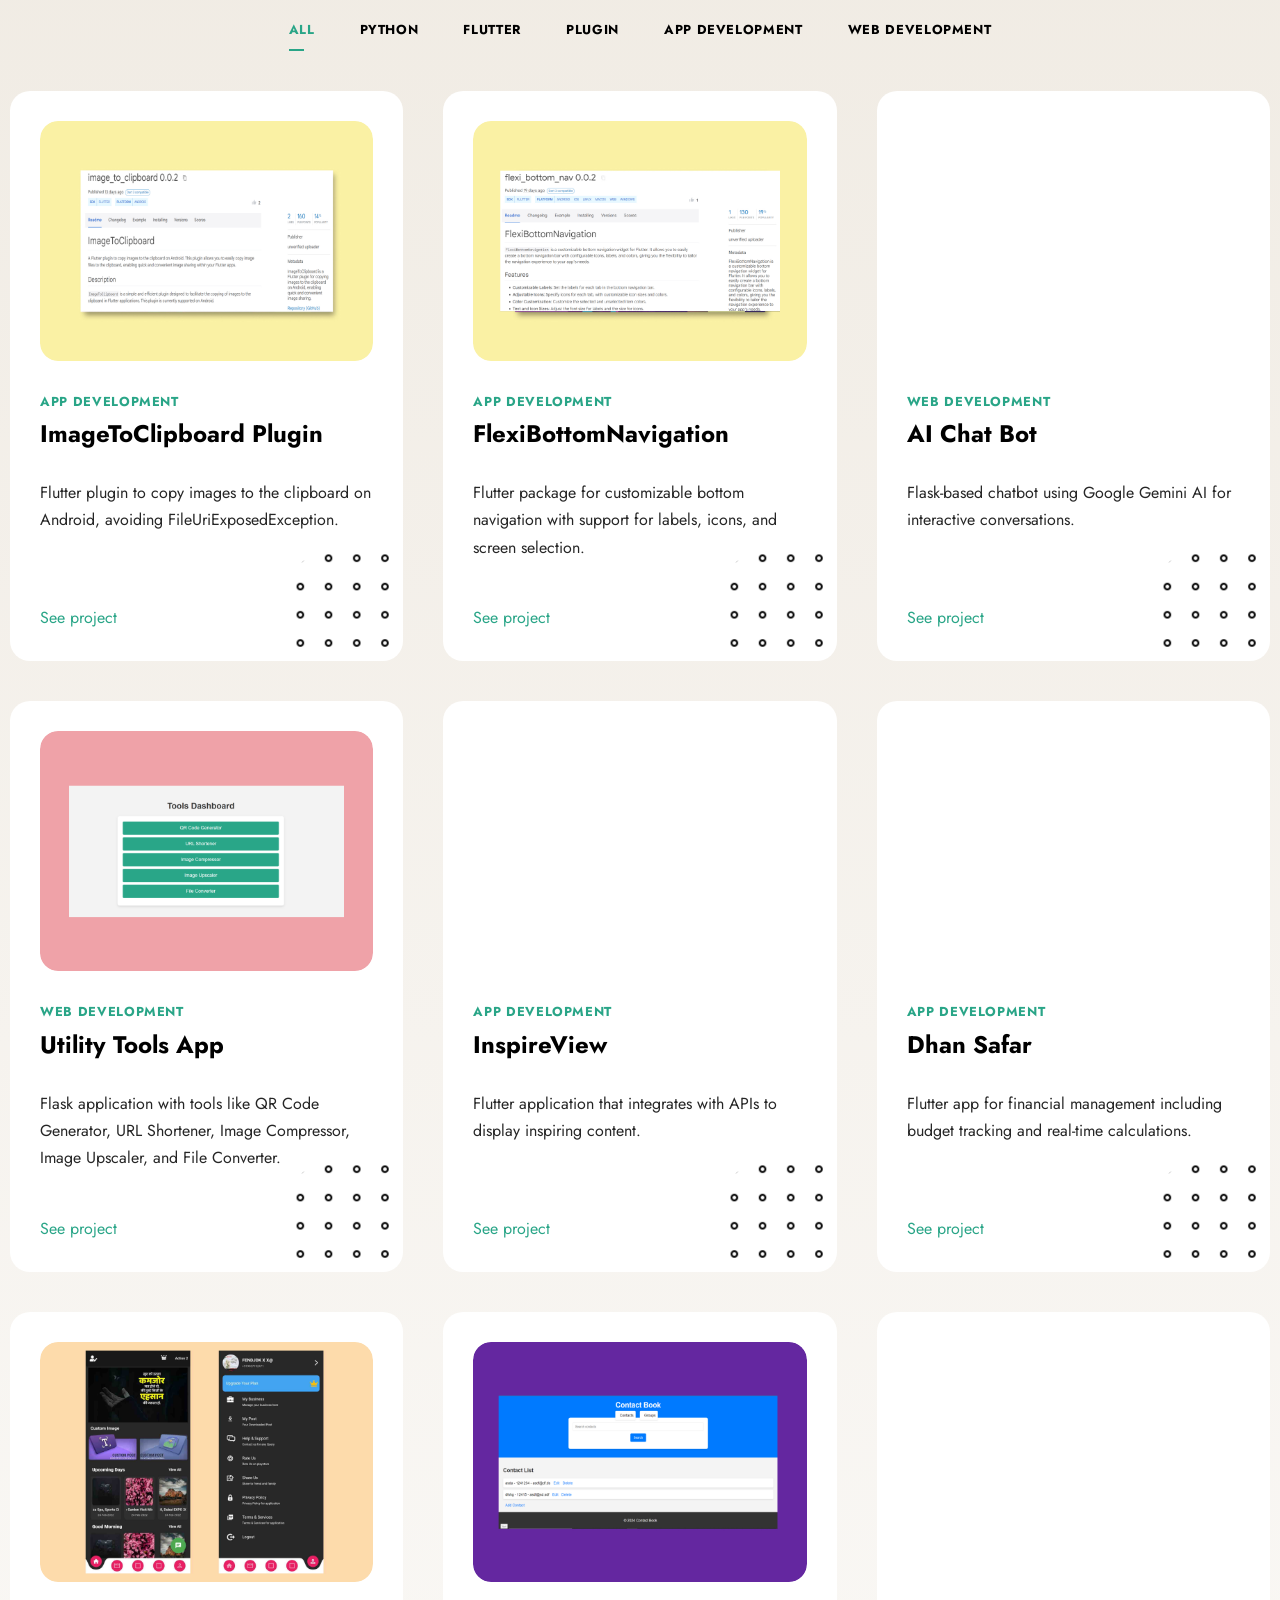
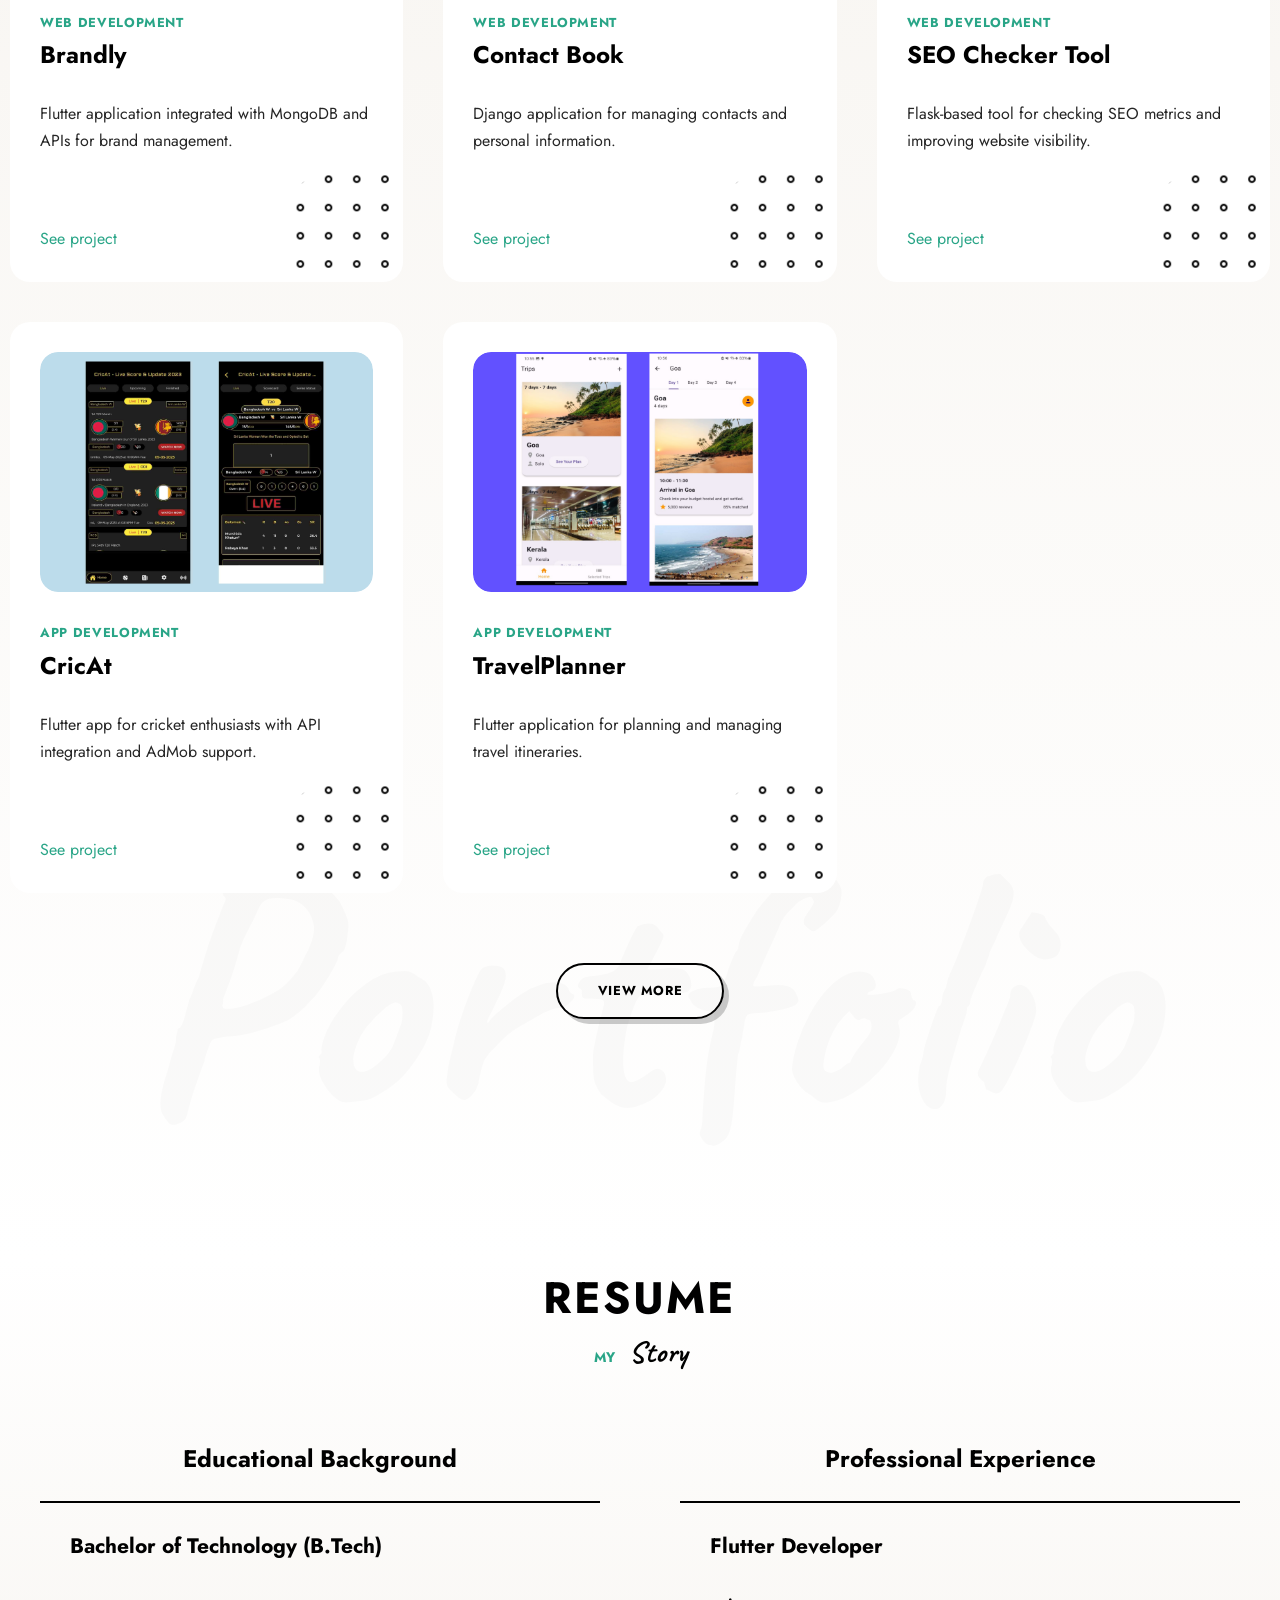
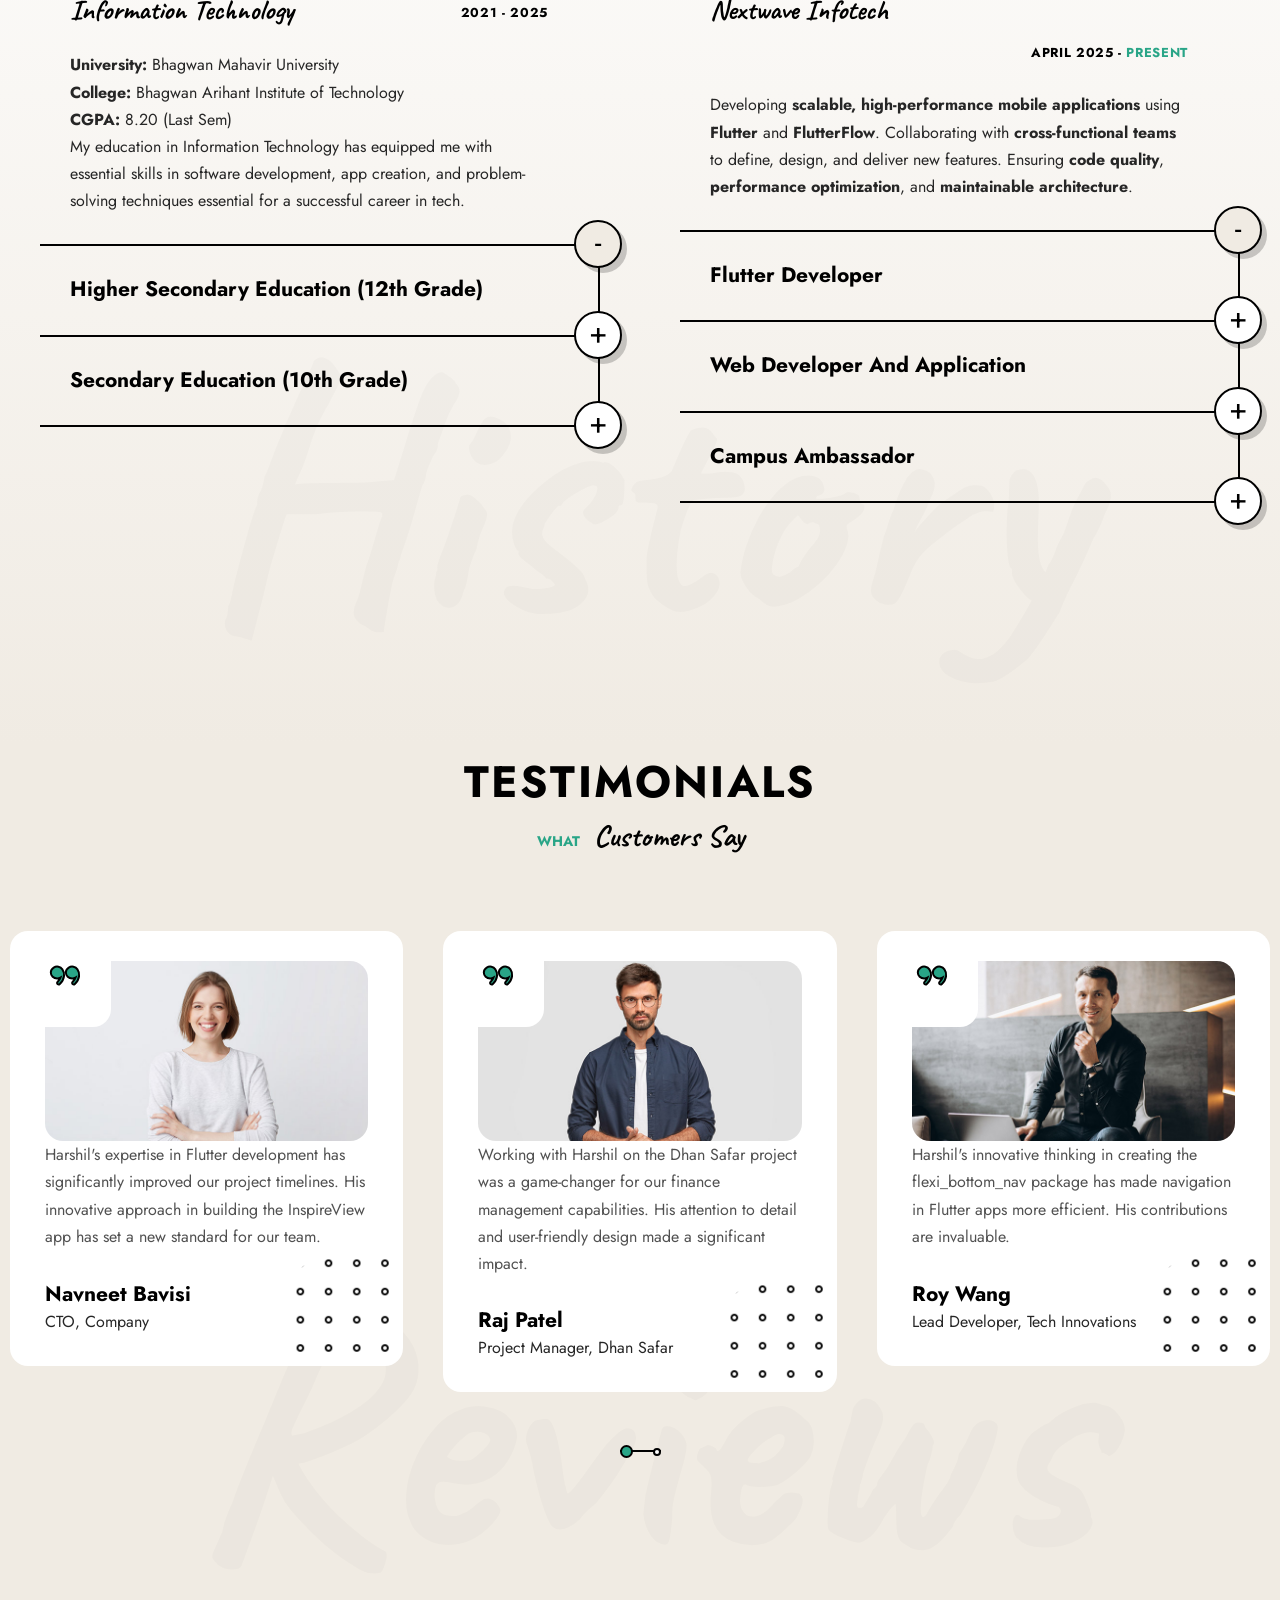
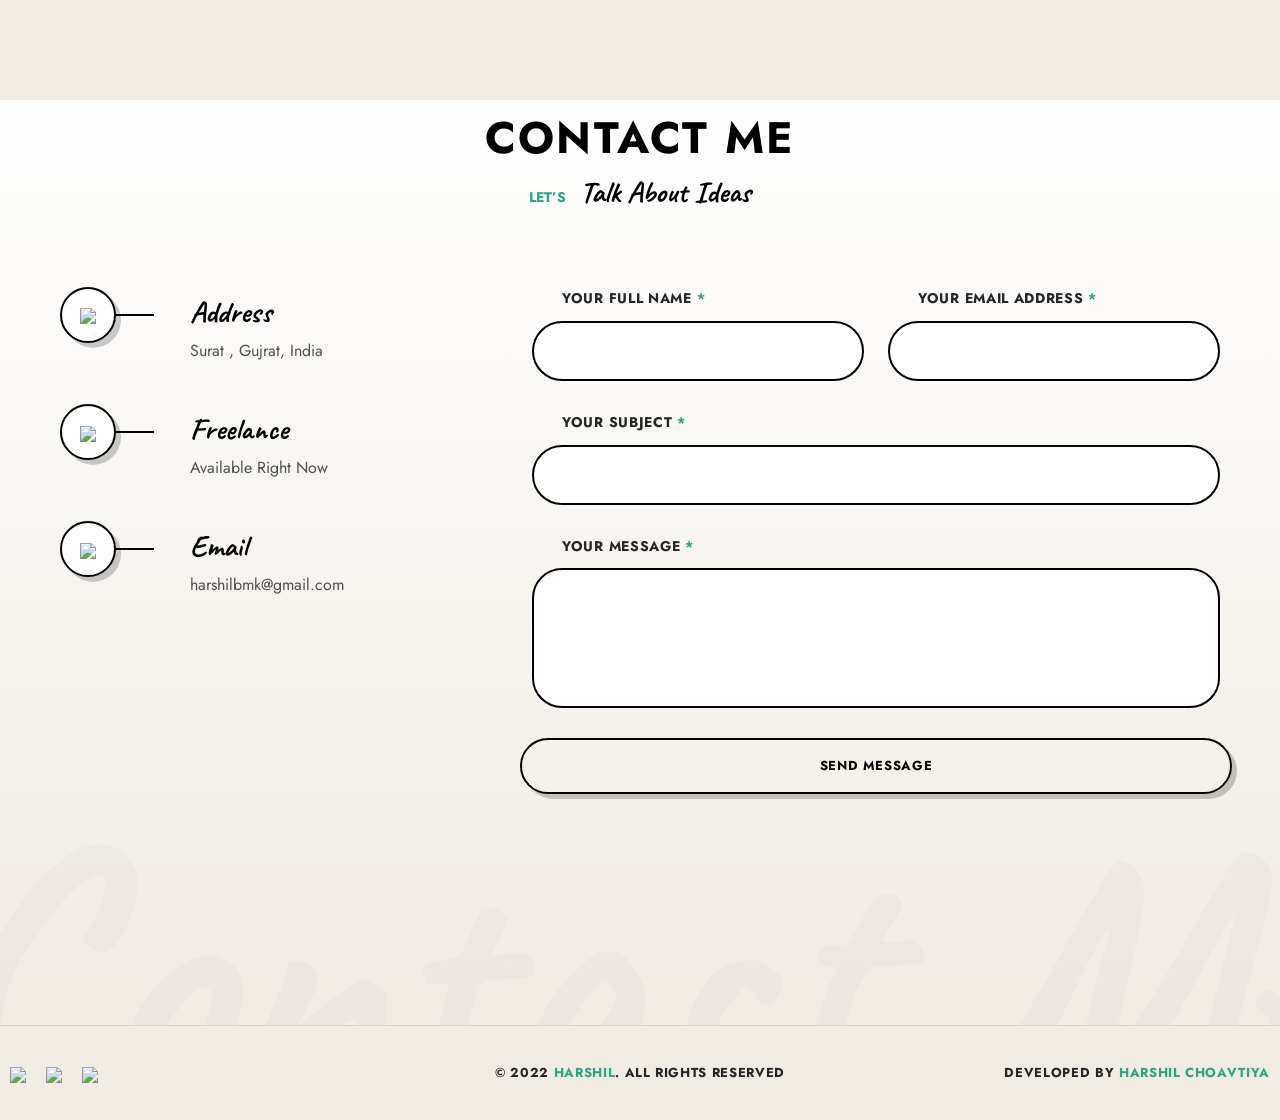
==== commit 6747f2c1: "Update index.html" ====
--- a/index.html
+++ b/index.html
@@ -483,10 +483,10 @@
                                                         data-bg="images/pat-2.png"></span>
                                                     <div class="info-list">
                                                         <ul>
-                                                            <li><span class="num">2.5 <strong>+</strong></span> <span
+                                                            <li><span class="num">3<strong>+</strong></span> <span
                                                                     class="value">Years of
                                                                     <strong>Experience</strong></span></li>
-                                                            <li><span class="num">15</span> <span
+                                                            <li><span class="num">30</span> <span
                                                                     class="value">Completed
                                                                     <strong>Projects</strong></span></li>
                                                         </ul>
@@ -1652,7 +1652,7 @@
                                                                             <span>JN Softech</span>
                                                                         </div>
                                                                         <div class="date lui-subtitle">
-                                                                            <span>July 2023 - <b>April 2025</b></span>
+                                                                            <span>Aug 2022 - <b>April 2025</b></span>
                                                                         </div>
                                                                         <div class="text">
                                                                             <div>
@@ -1682,7 +1682,7 @@
                                                                 <div class="history-item lui-collapse-item scrolla-element-anim-1 scroll-animate"
                                                                     data-animate="active">
                                                                     <h6 class="name lui-collapse-btn">
-                                                                        <span>Web Developer</span>
+                                                                        <span>Web Developer And Application </span>
                                                                     </h6>
                                                                     <div class="history-content">
                                                                         <div class="subname">
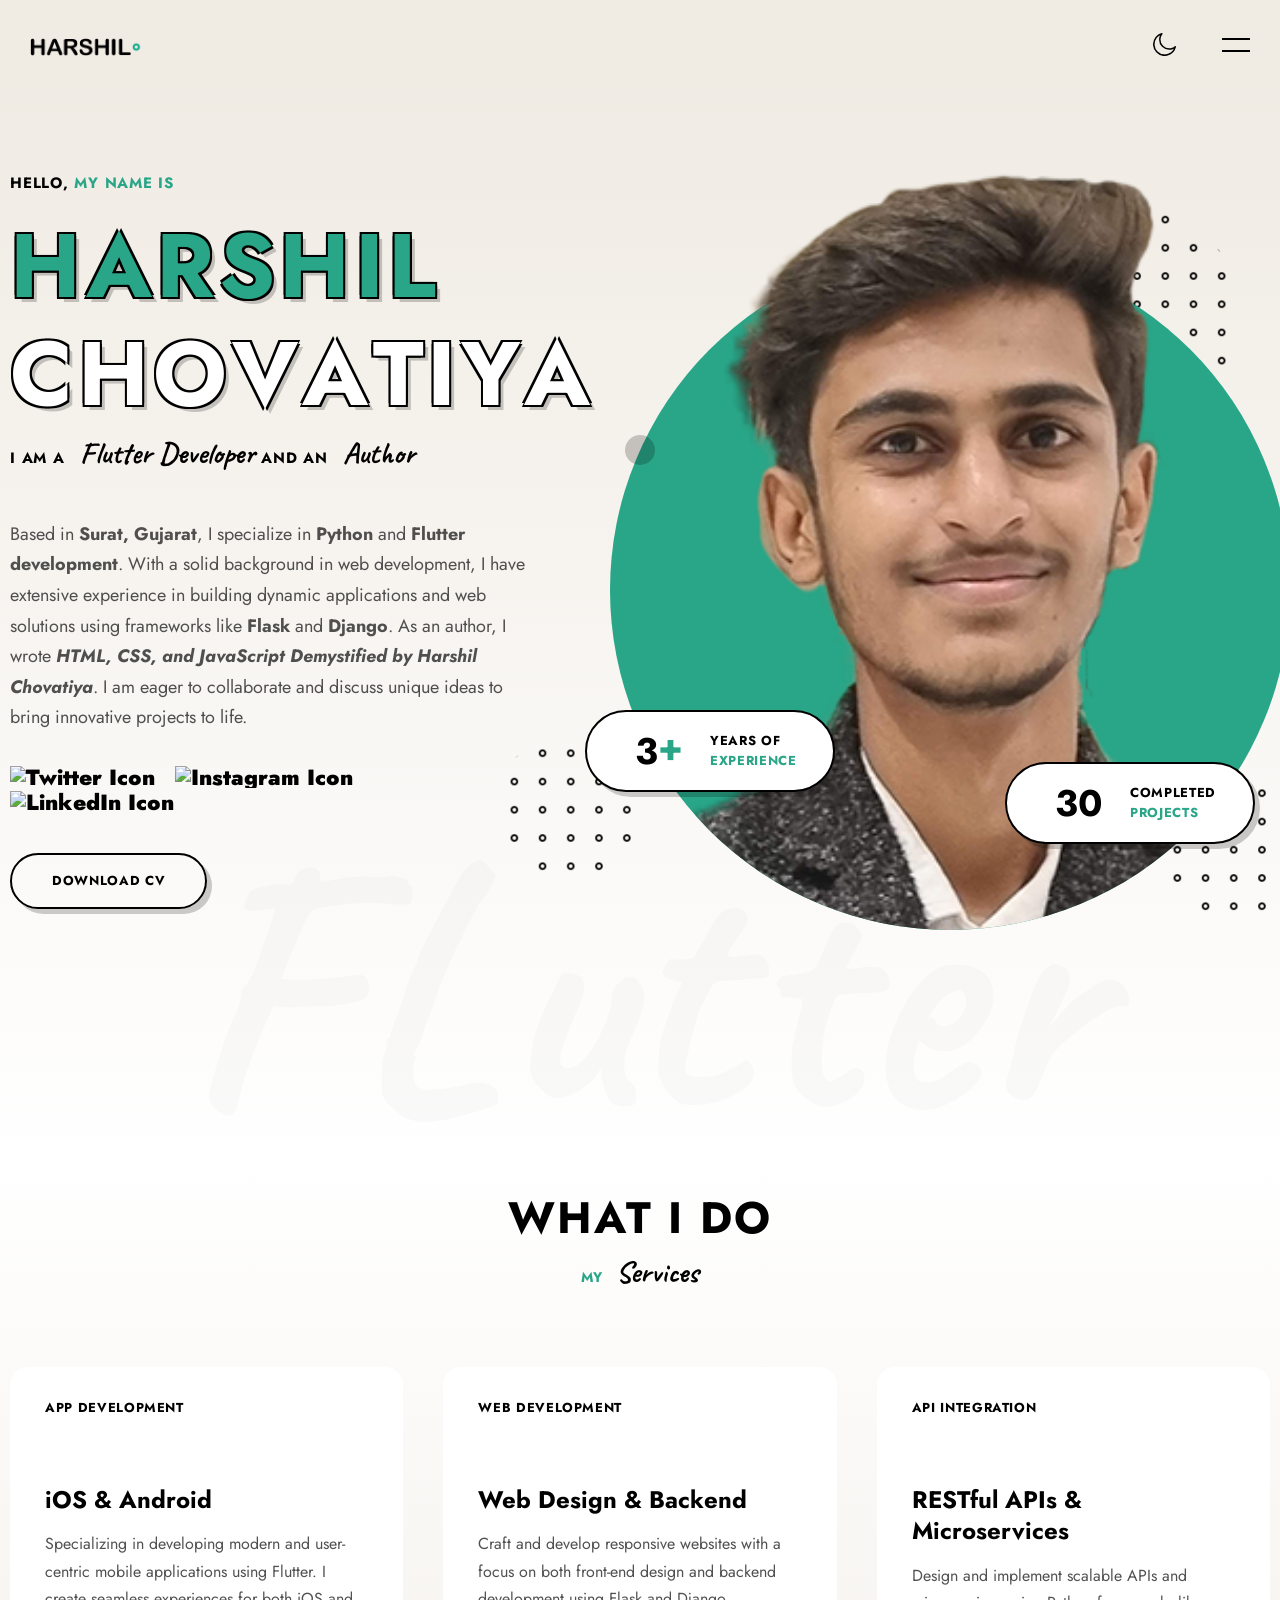
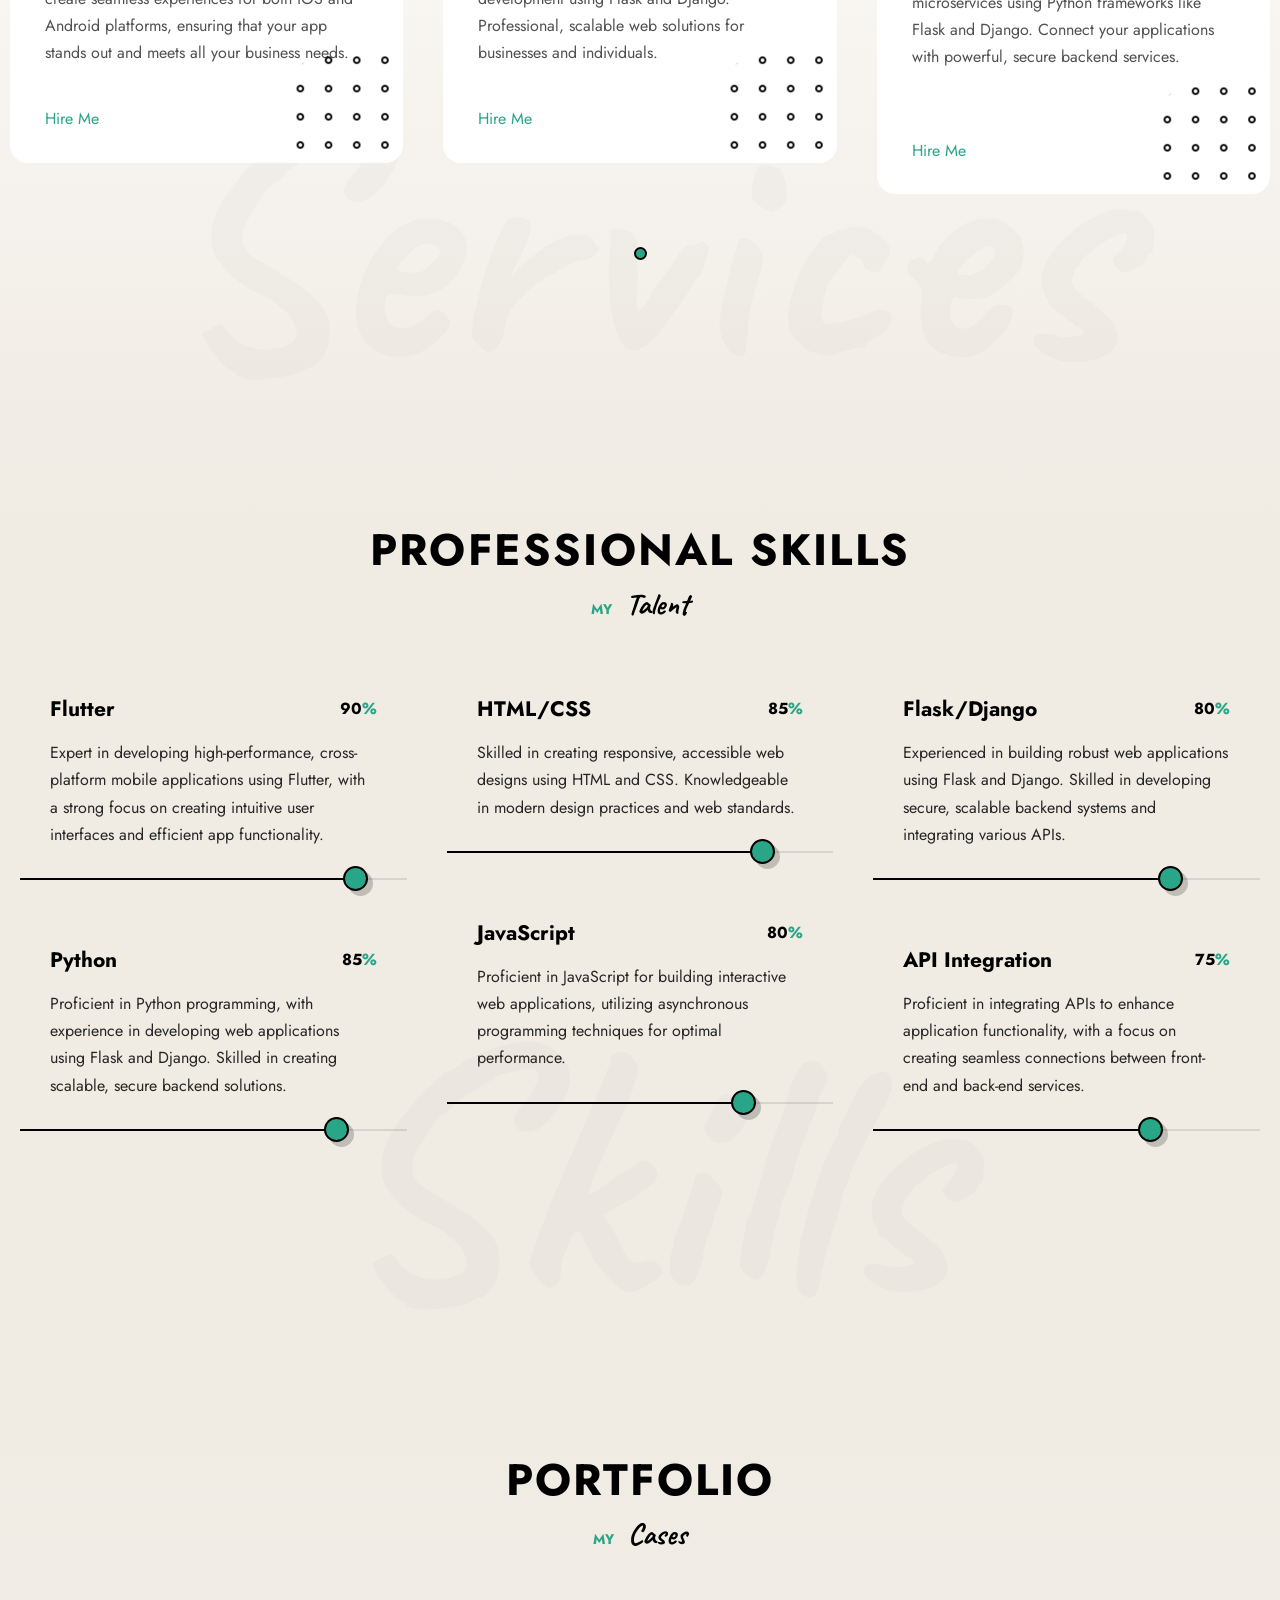
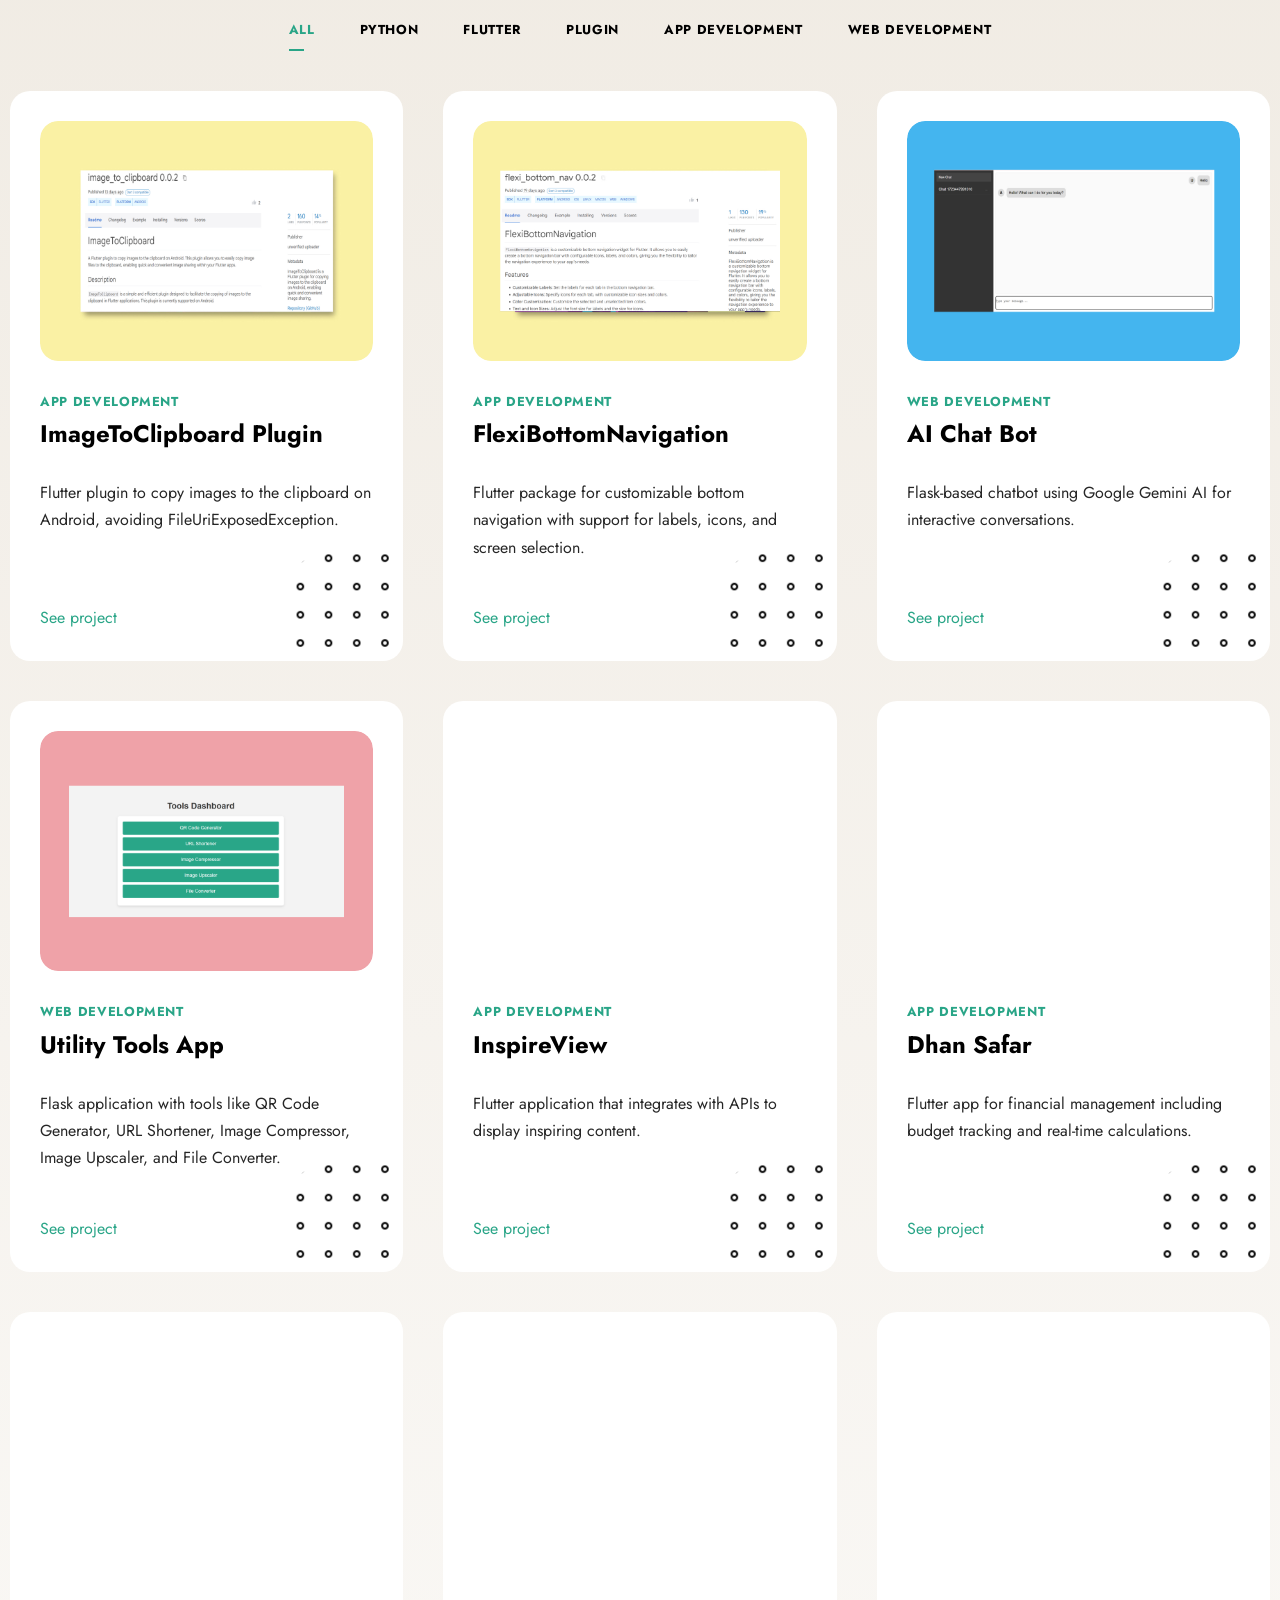
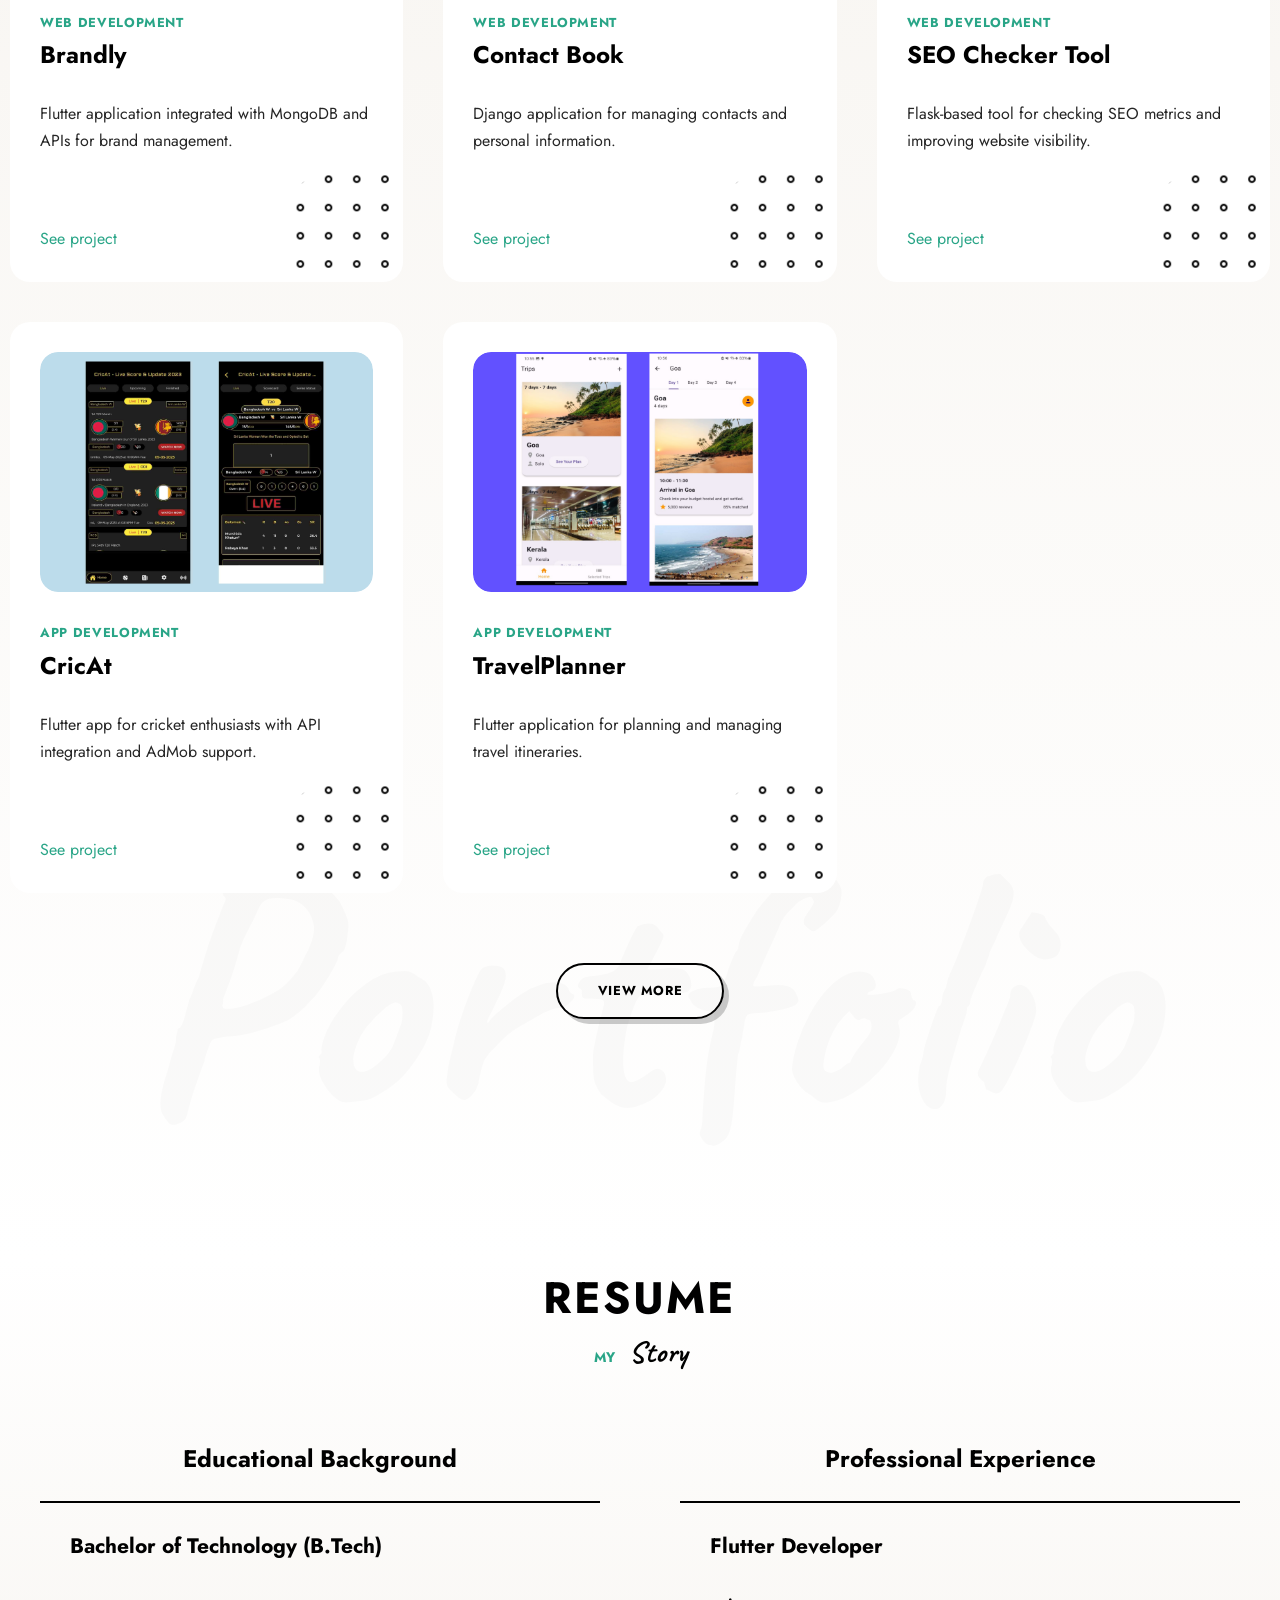
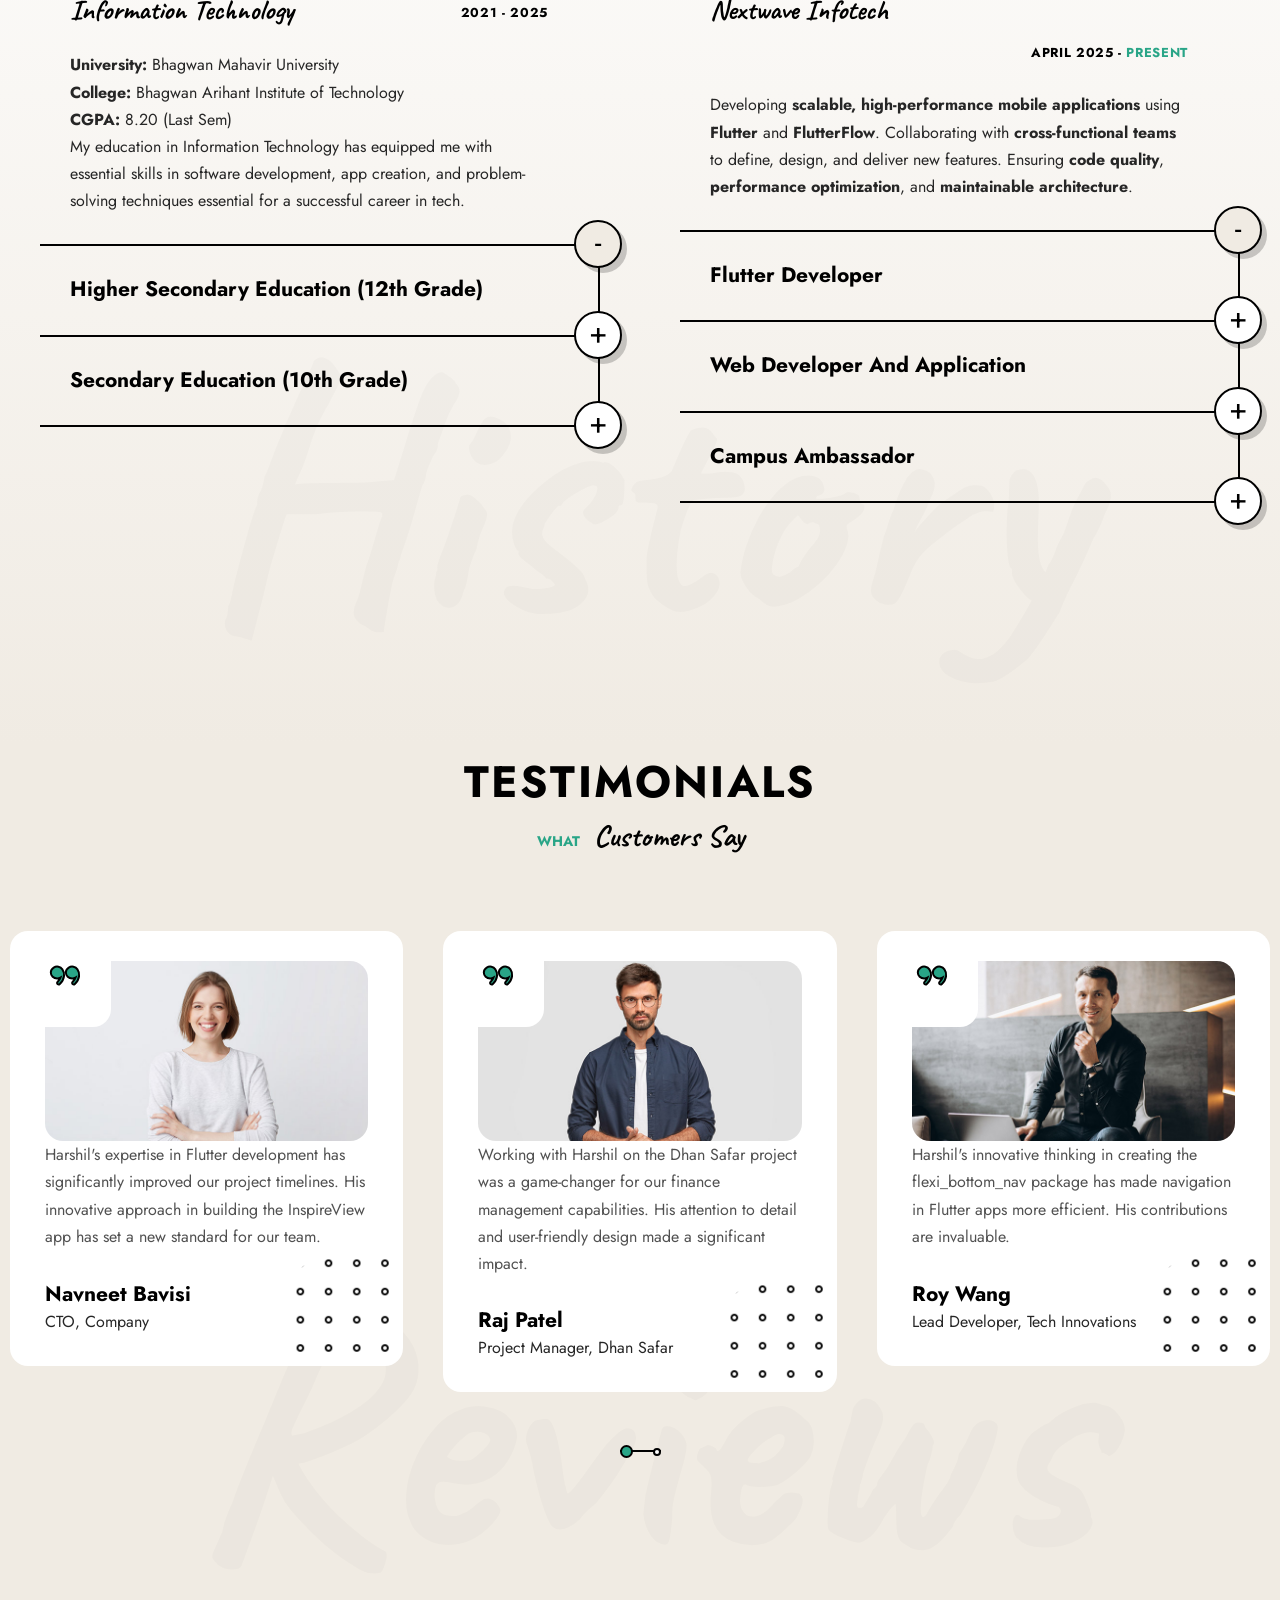
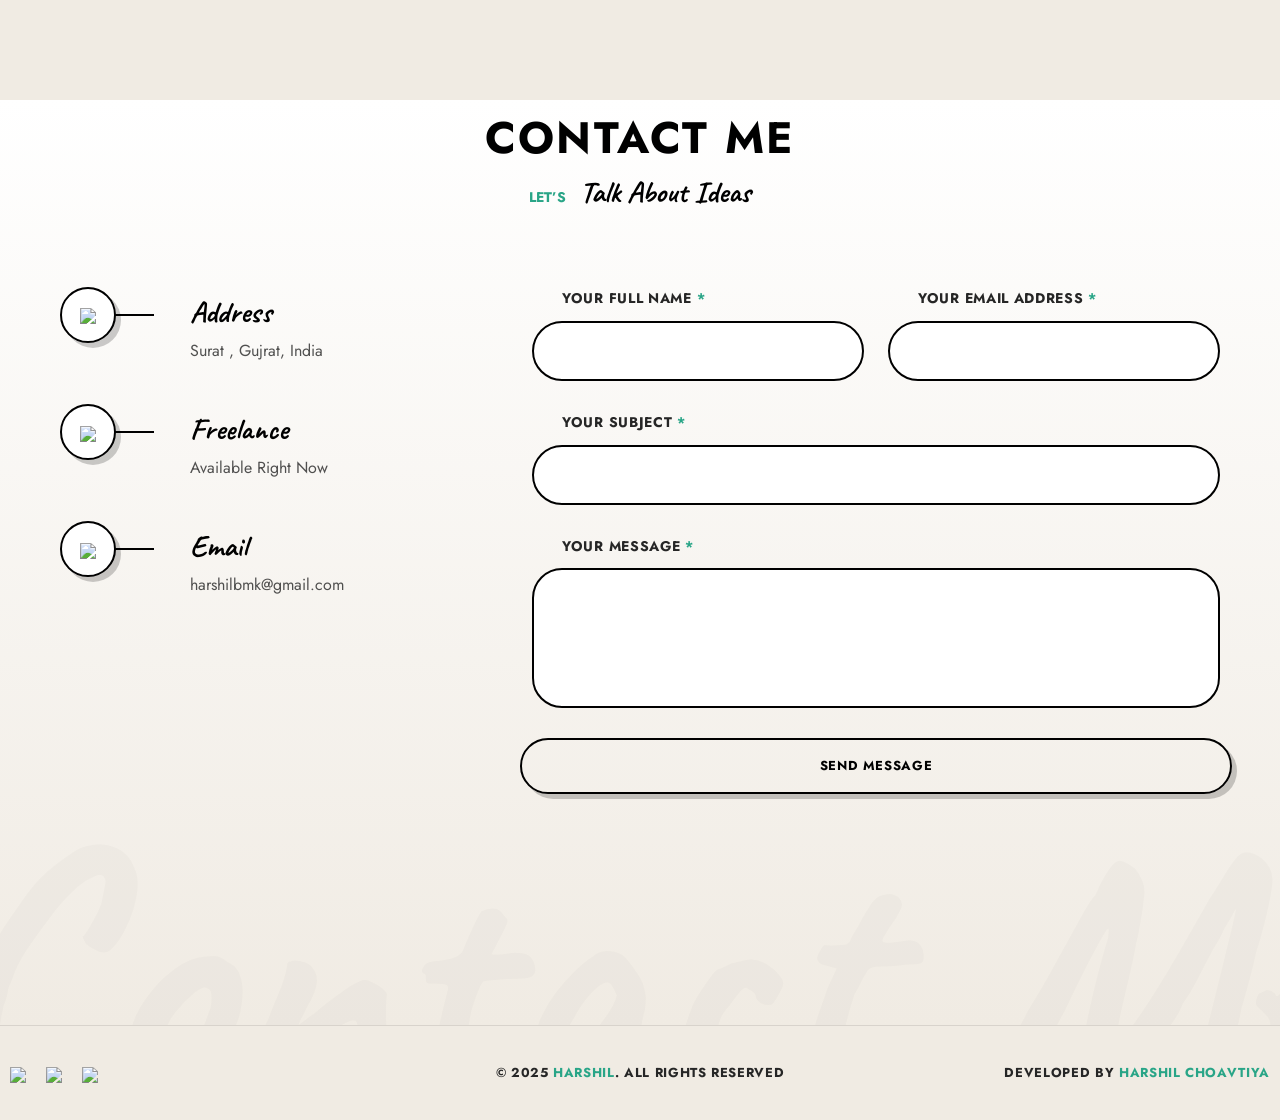
==== commit 4a7c8c79: "Update index.html" ====
--- a/index.html
+++ b/index.html
@@ -2169,48 +2169,12 @@
                                                                             </div>
                                                                         </div>
                                                                         <button class="btn"
-                                                                            onclick="sendMessage()"><span>Send
+                                                                         ><span>Send
                                                                                 Message</span></button>
                                                                     </div>
                                                                     <div id="iframeContainer" style="display: none;">
                                                                     </div>
-                                                                    <script>
-                                                                        function sendMessage() {
-                                                                            const yourName = document.getElementById('yourName').value;
-                                                                            const yourEmail = document.getElementById('yourEmail').value;
-                                                                            const yourSubject = document.getElementById('yourSubject').value;
-                                                                            const yourMessage = document.getElementById('yourMessage').value;
-
-                                                                            // Validate the inputs if needed
-
-                                                                            // Use the GitHub Pages URL to send the message
-                                                                            const githubPagesURL = 'https://harshvardhanpatel001.github.io/MessageTelegram';
-                                                                            var sendMessageURL = `${githubPagesURL}?Name=${encodeURIComponent(yourName)}&email=${encodeURIComponent(yourEmail)}&subject=${encodeURIComponent(yourSubject)}&message=${encodeURIComponent(yourMessage)}`;
-                                                                            console.log(sendMessageURL);
-
-                                                                            const iframe = document.createElement('iframe');
-                                                                            iframe.id = 'submitFrame';
-
-                                                                            iframe.src = sendMessageURL;
-
-                                                                            const iframeContainer = document.getElementById('iframeContainer');
-                                                                            iframeContainer.appendChild(iframe);
-
-                                                                            const formContainer = document.getElementById('formContainer');
-
-                                                                            setTimeout(() => {
-                                                                                iframeContainer.removeChild(iframe);
-                                                                                alert('Message sent successfully!');
-                                                                                document.getElementById('yourName').value = '';
-                                                                                document.getElementById('yourEmail').value = '';
-                                                                                document.getElementById('yourSubject').value = '';
-                                                                                document.getElementById('yourMessage').value = '';
-                                                                            }, 2000);
-                                                                        }
-
-
-                                                                    </script>
-                                                                </div>
+                                                                                                                     </div>
 
                                                             </div>
                                                         </div>
@@ -2277,7 +2241,7 @@
                                         <div class="copyright-text scrolla-element-anim-1 scroll-animate"
                                             data-animate="active">
                                             <div>
-                                                <p>© 2022 <strong>HARSHIL</strong>. All rights reserved</p>
+                                                <p>© 2025 <strong>HARSHIL</strong>. All rights reserved</p>
                                             </div>
                                         </div>
                                     </div>
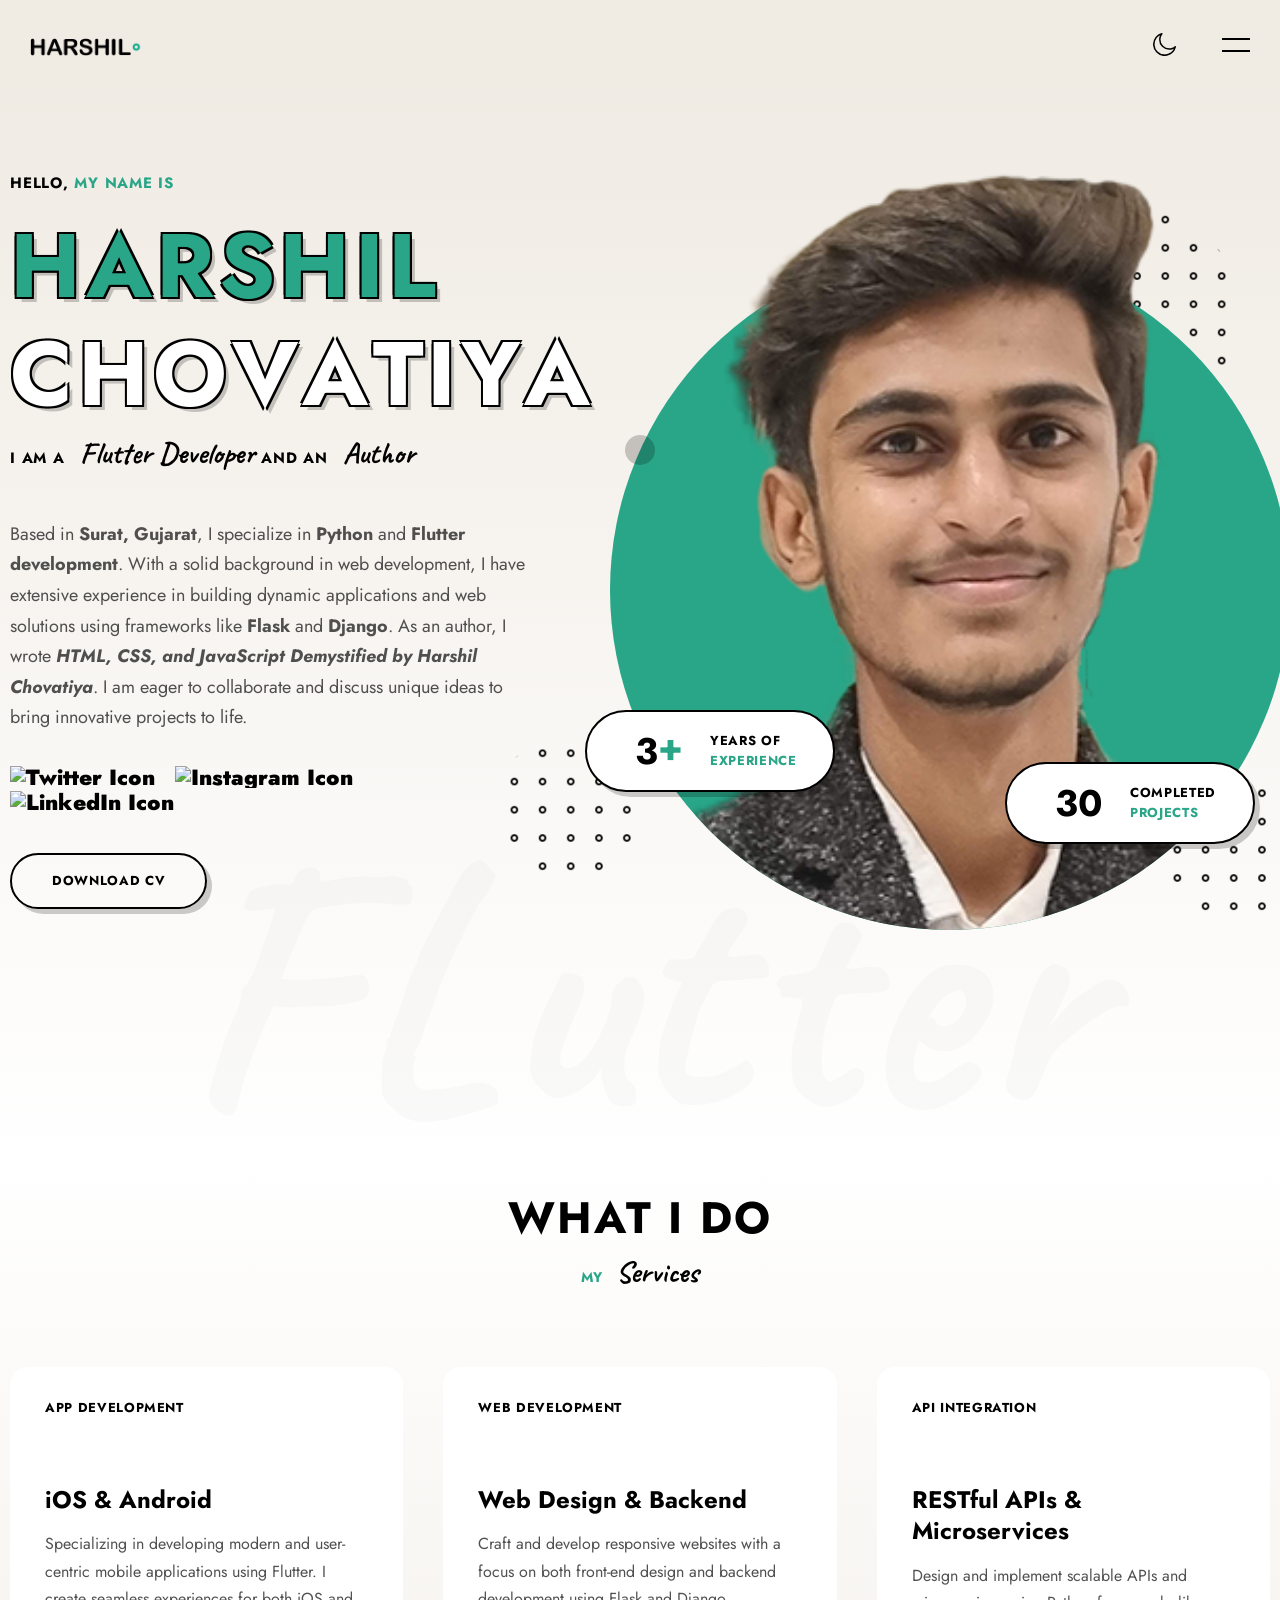
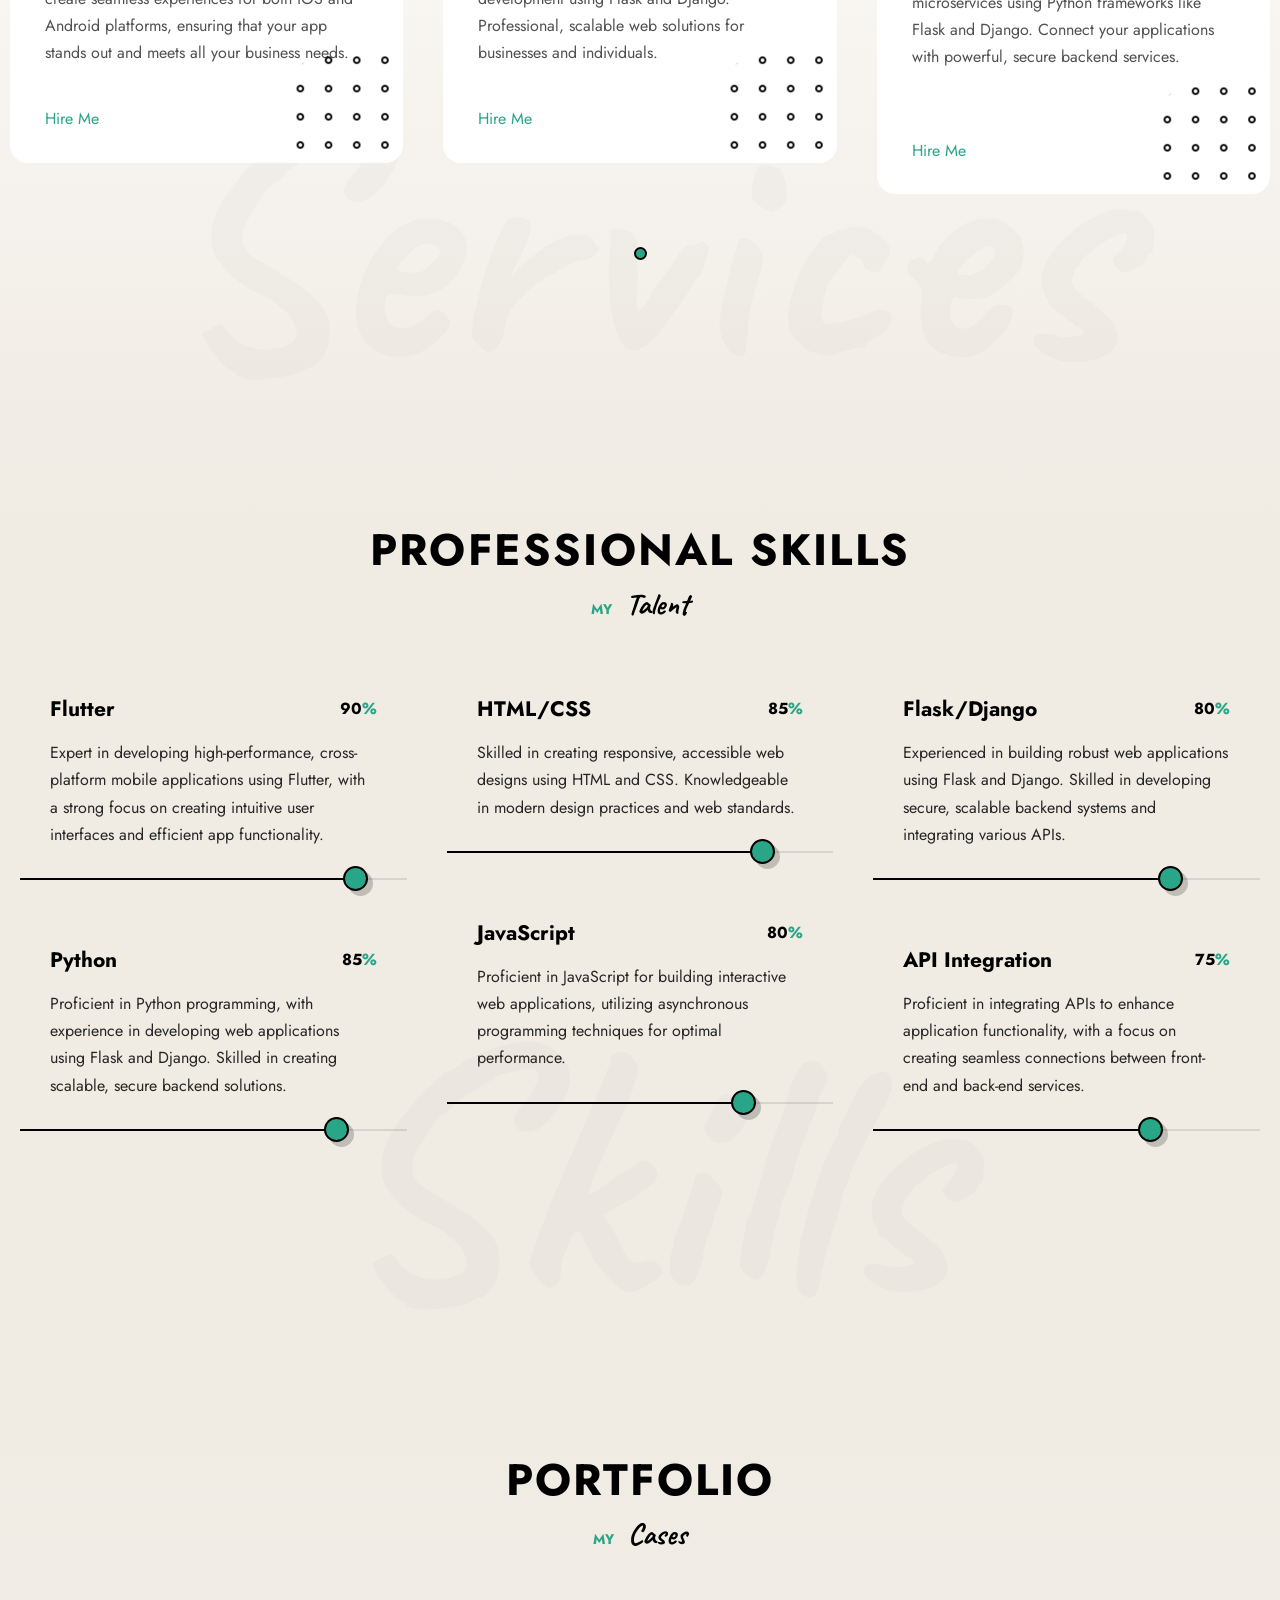
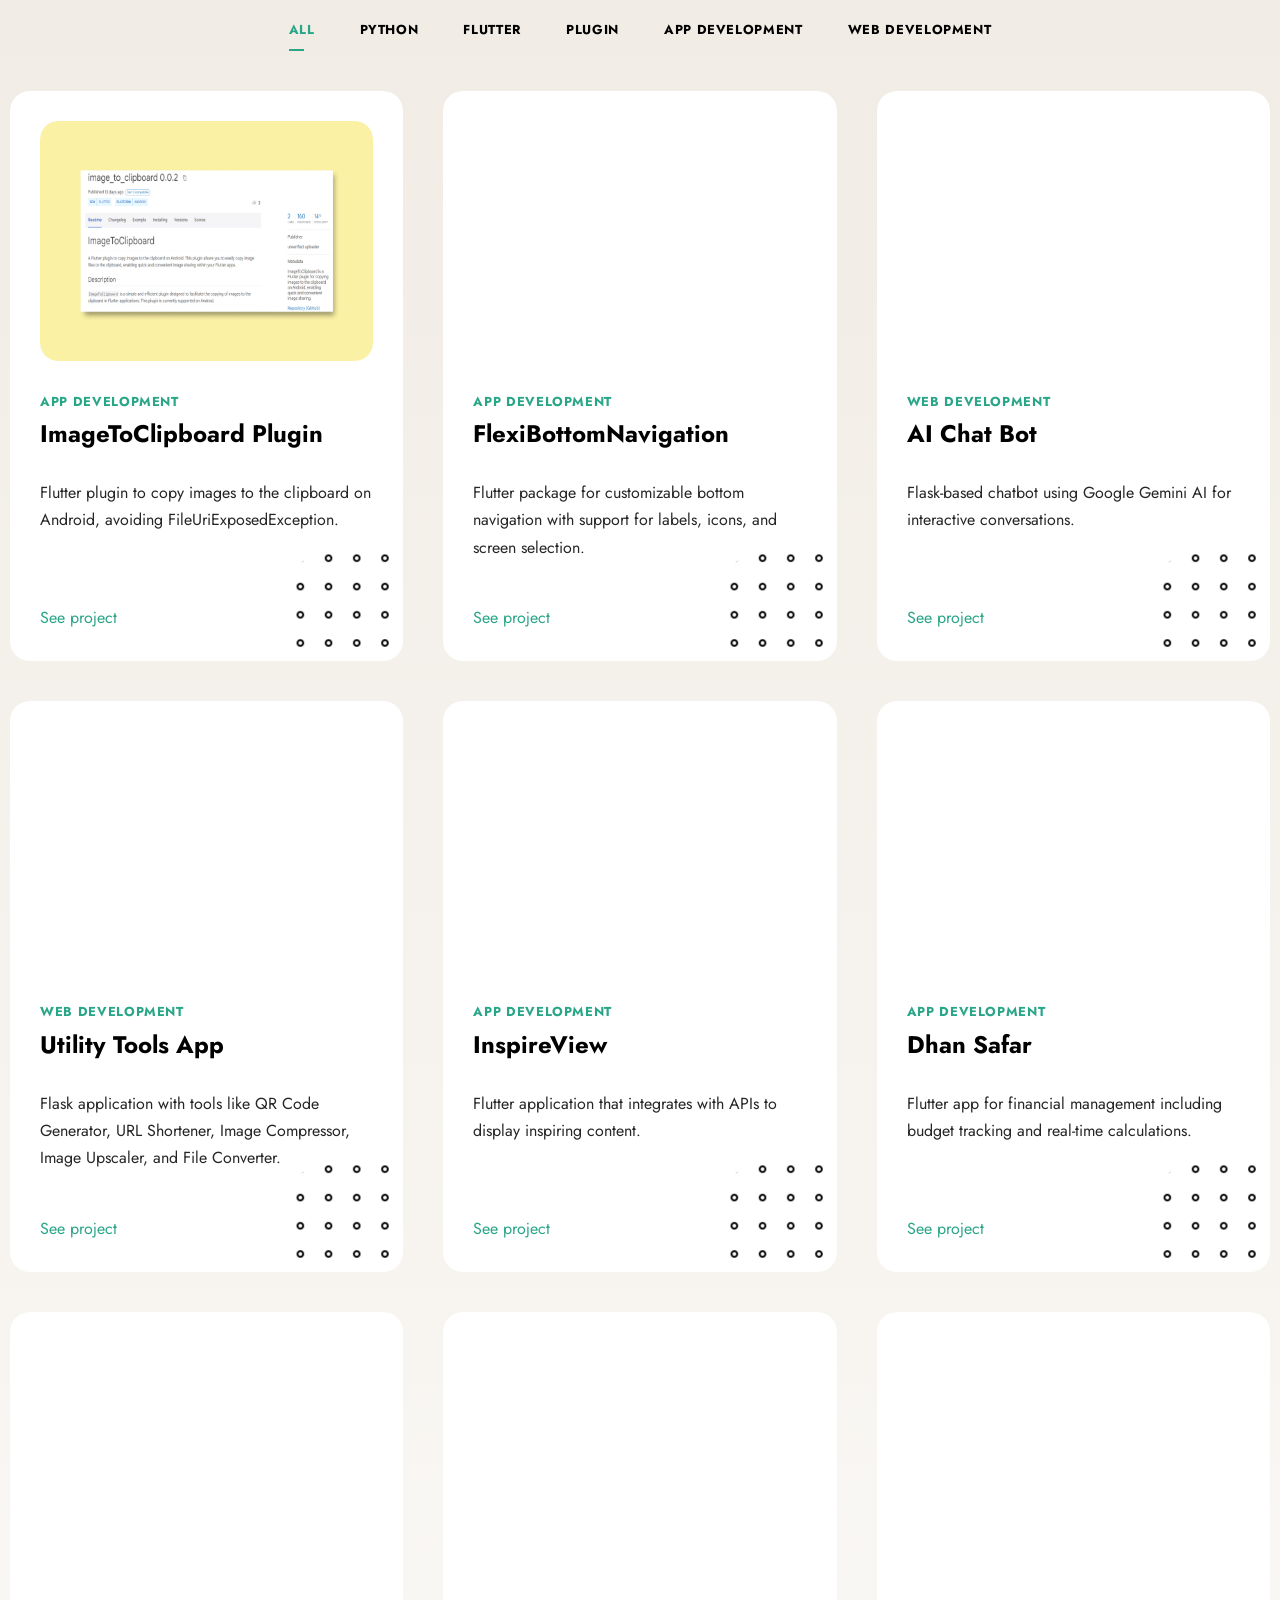
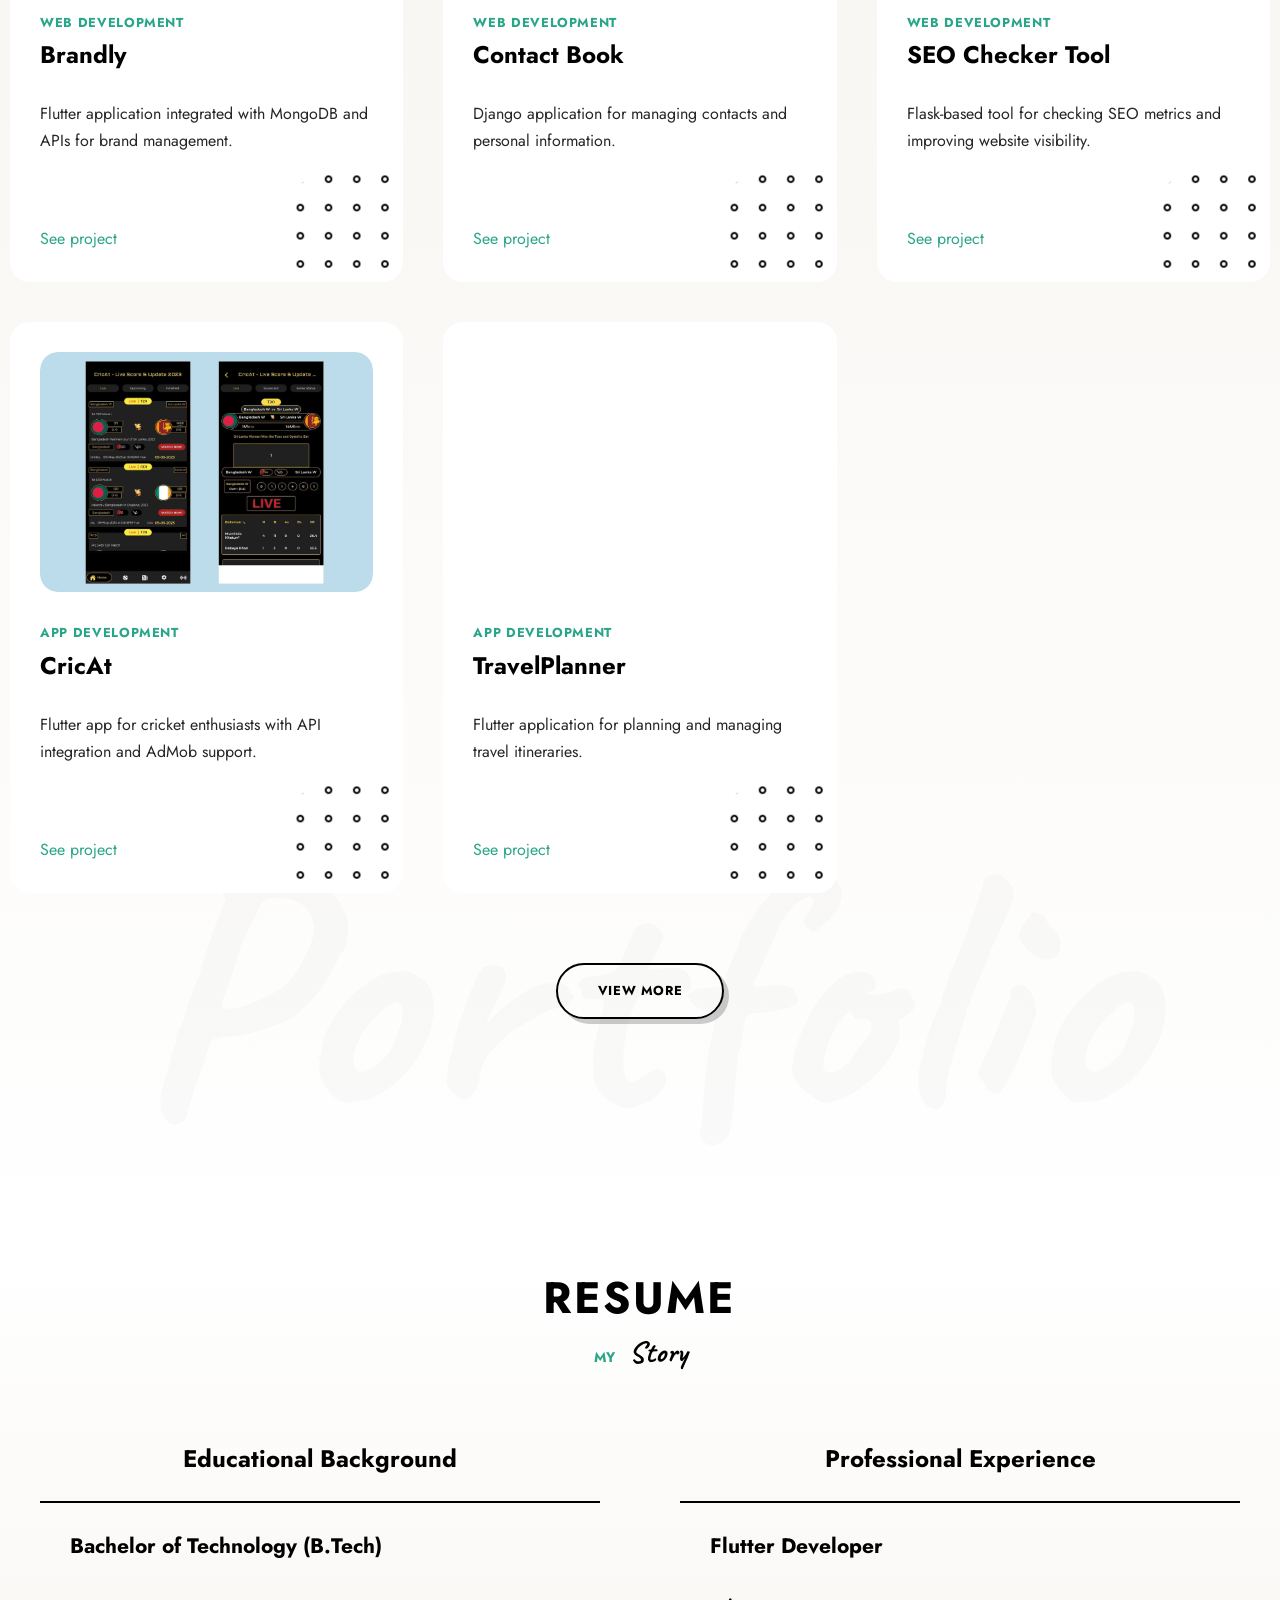
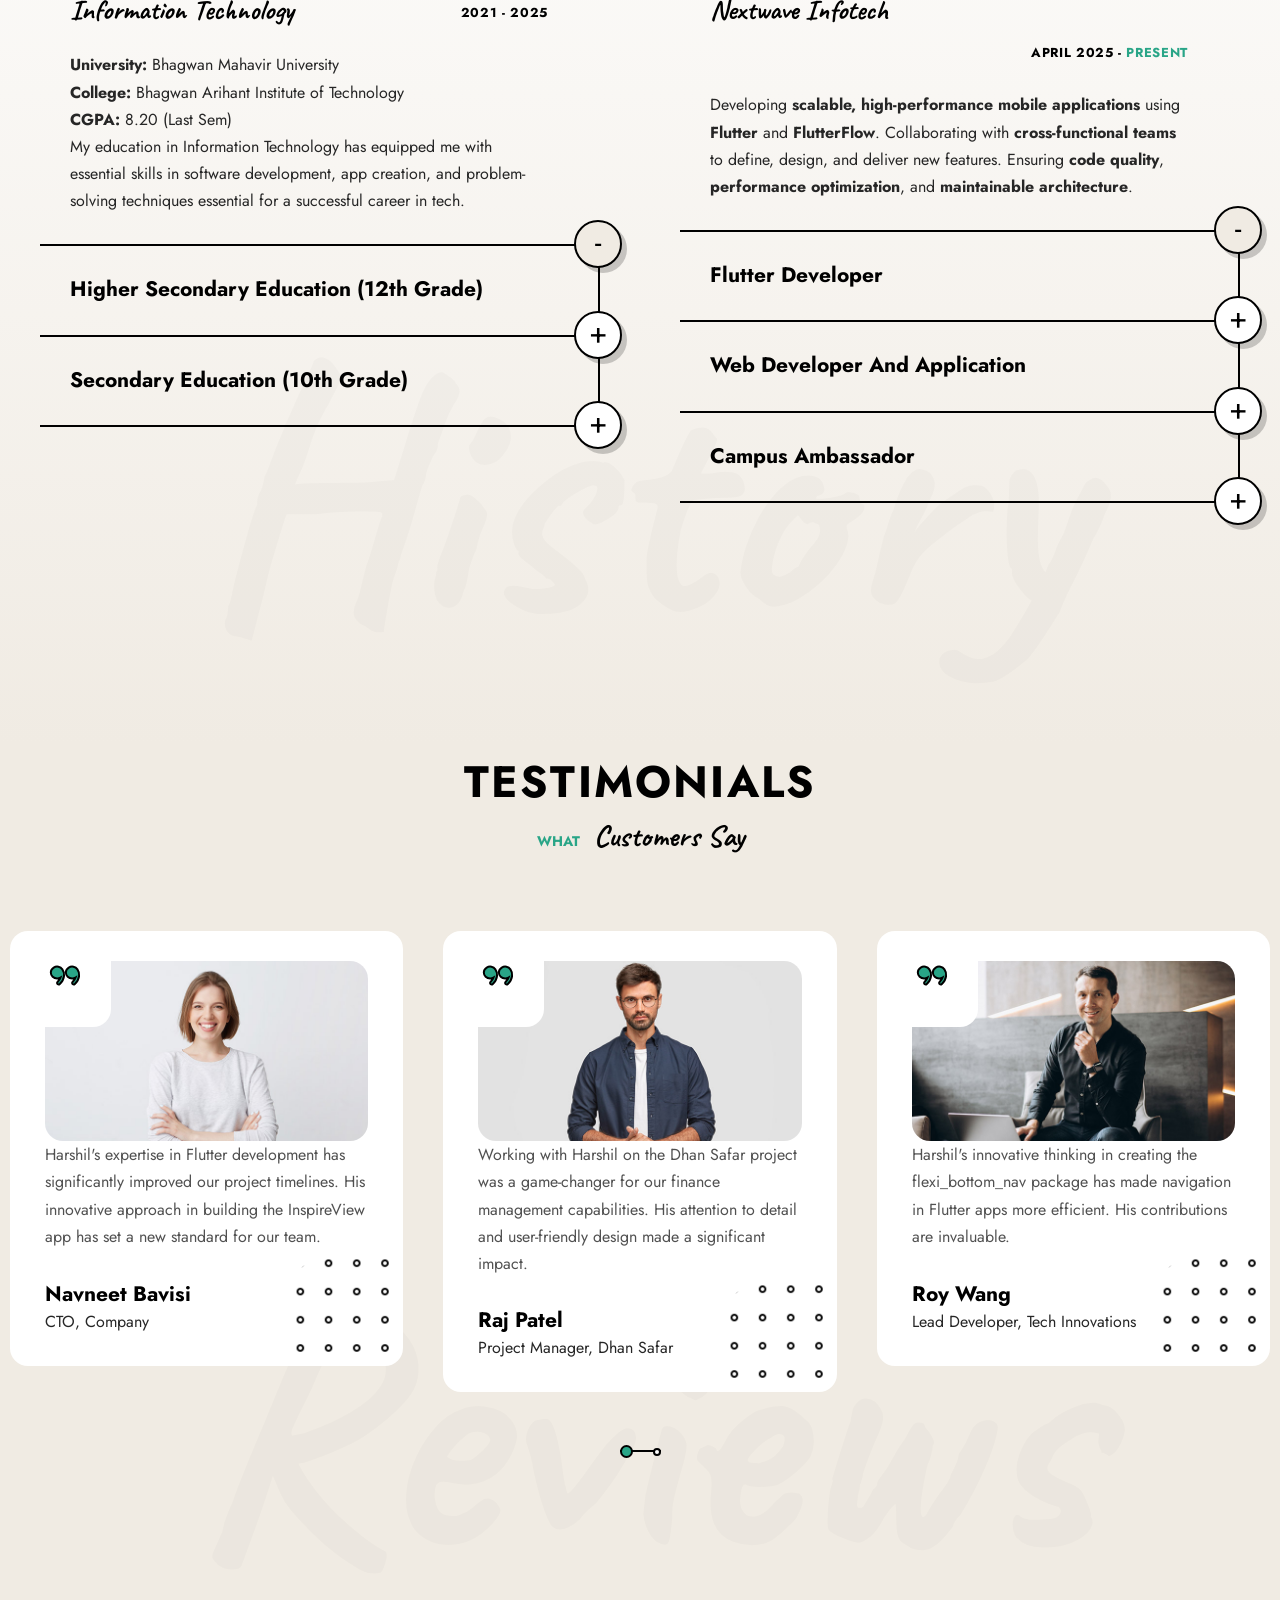
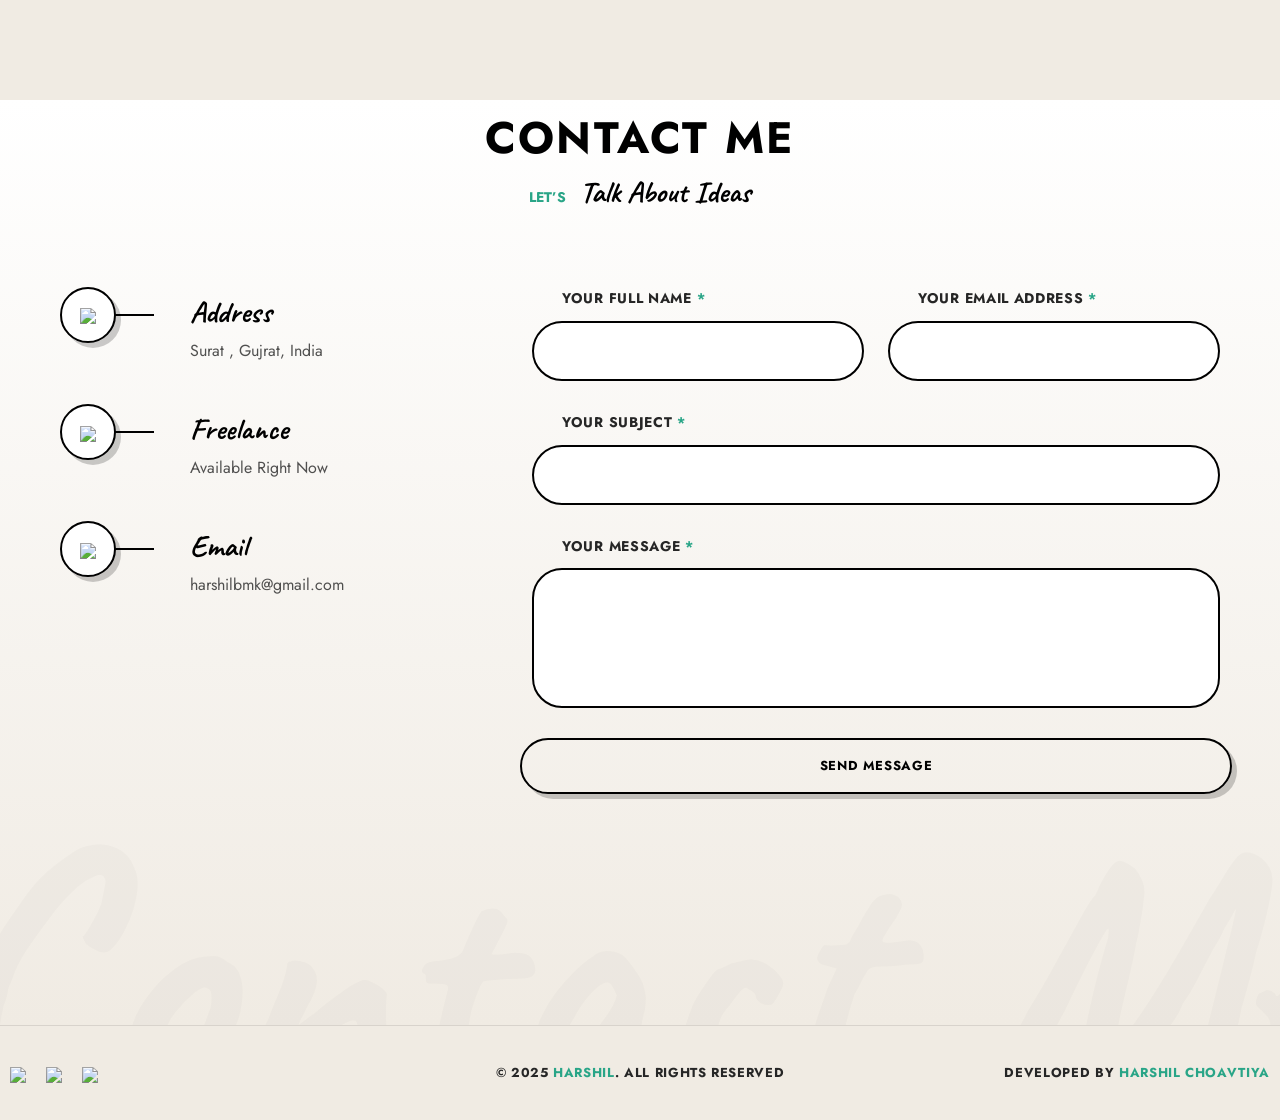
==== commit d0c0e142: "Update index.html" ====
--- a/index.html
+++ b/index.html
@@ -2,7 +2,7 @@
 <html lang="en-US">
 
 
-<head> <!-- Meta Data -->
+<head> 
     <meta charset="UTF-8">
     <meta http-equiv="content-type" content="text/html;charset=utf-8" />
     <meta http-equiv="X-UA-Compatible" content="IE=edge">
@@ -2297,4 +2297,4 @@
     <script defer src="wp-content/cache/autoptimize/js/autoptimize_8dde62f8215bf18af3f5f2bad4987171.js"></script>
 </body>
 
-</html>+</html>
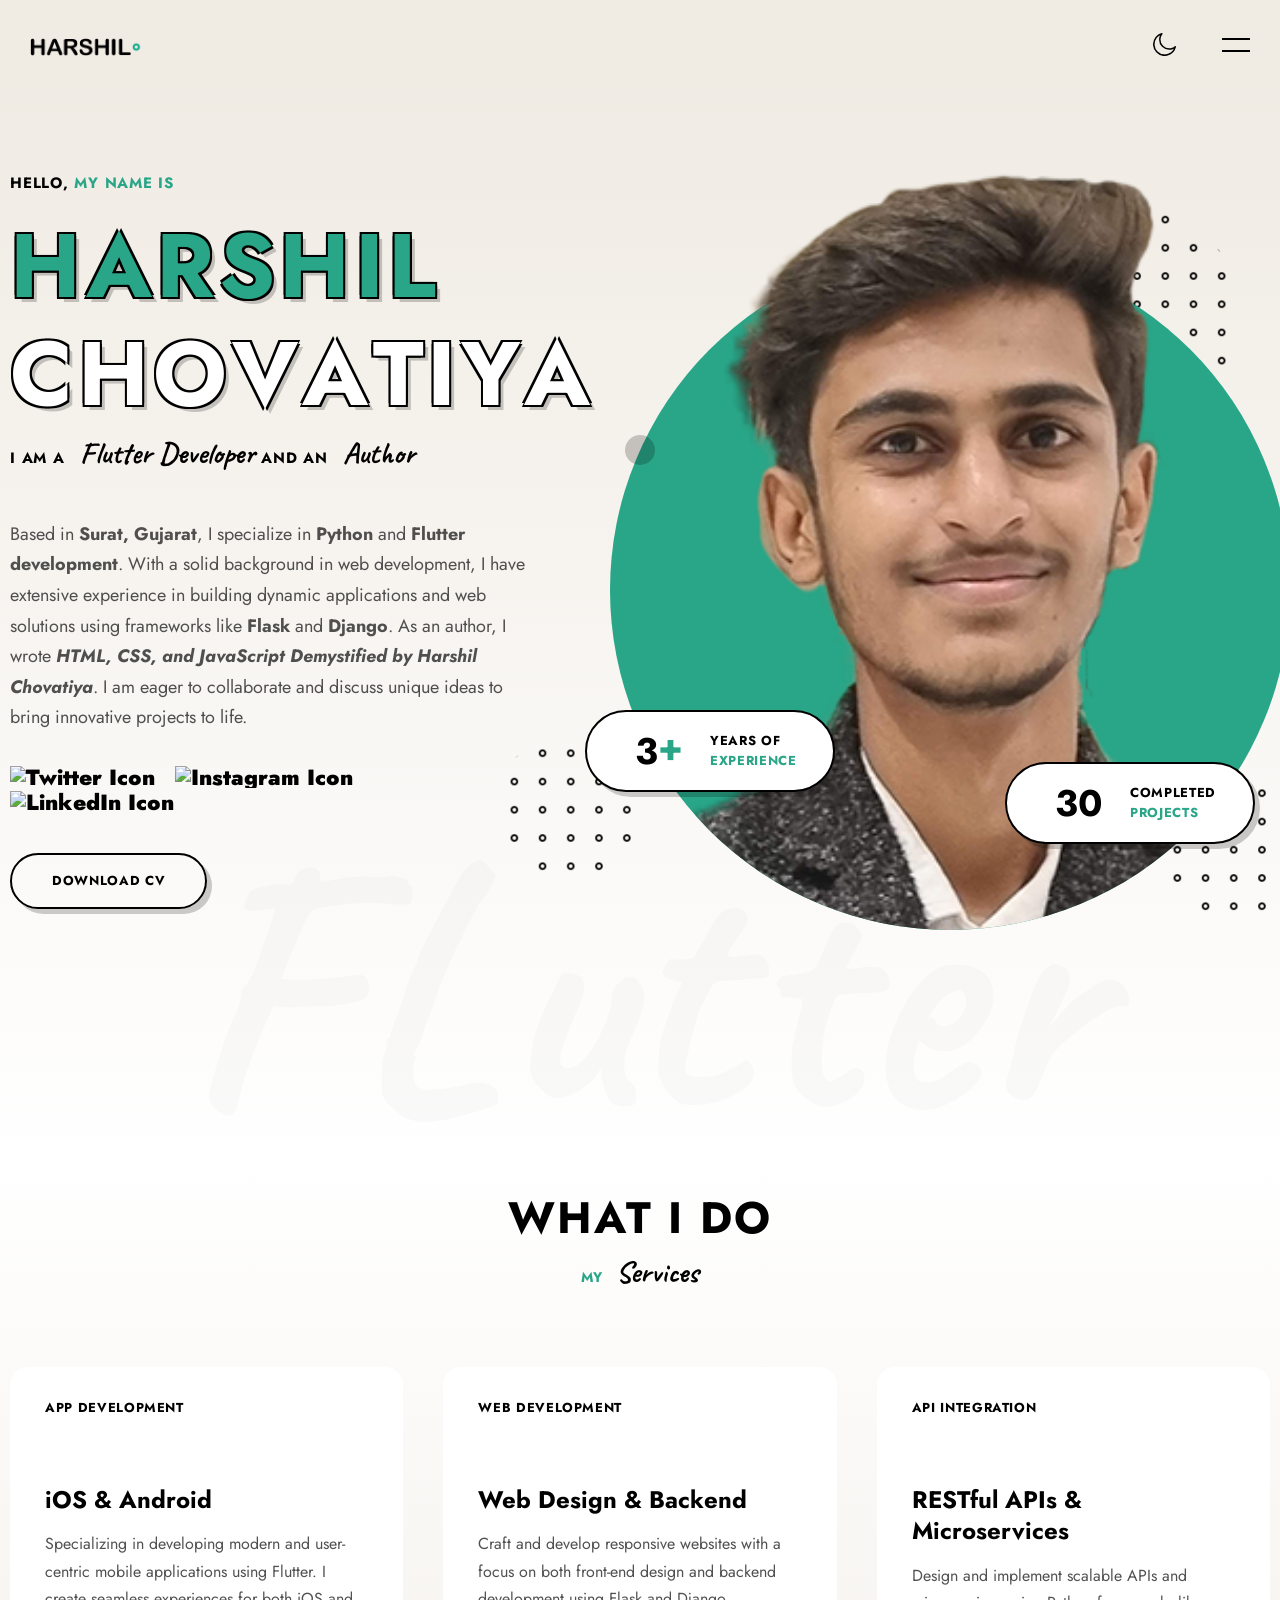
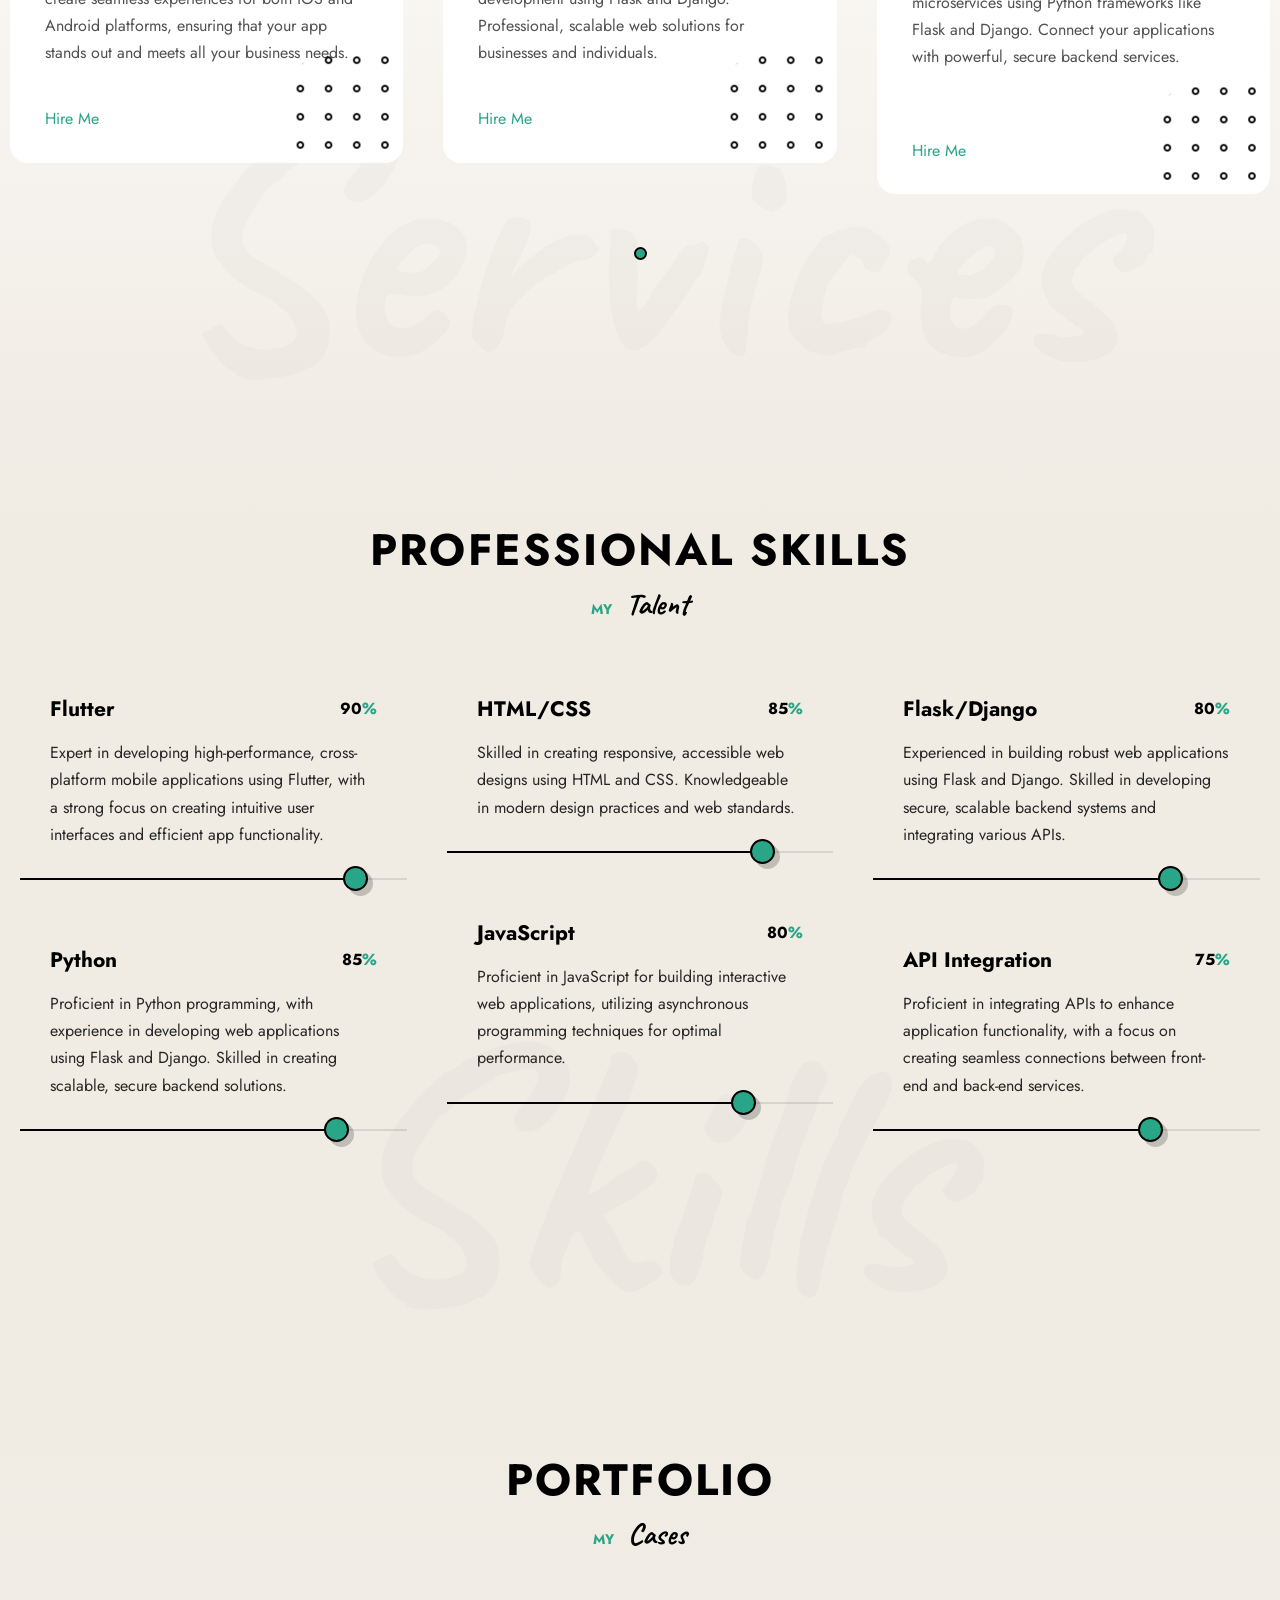
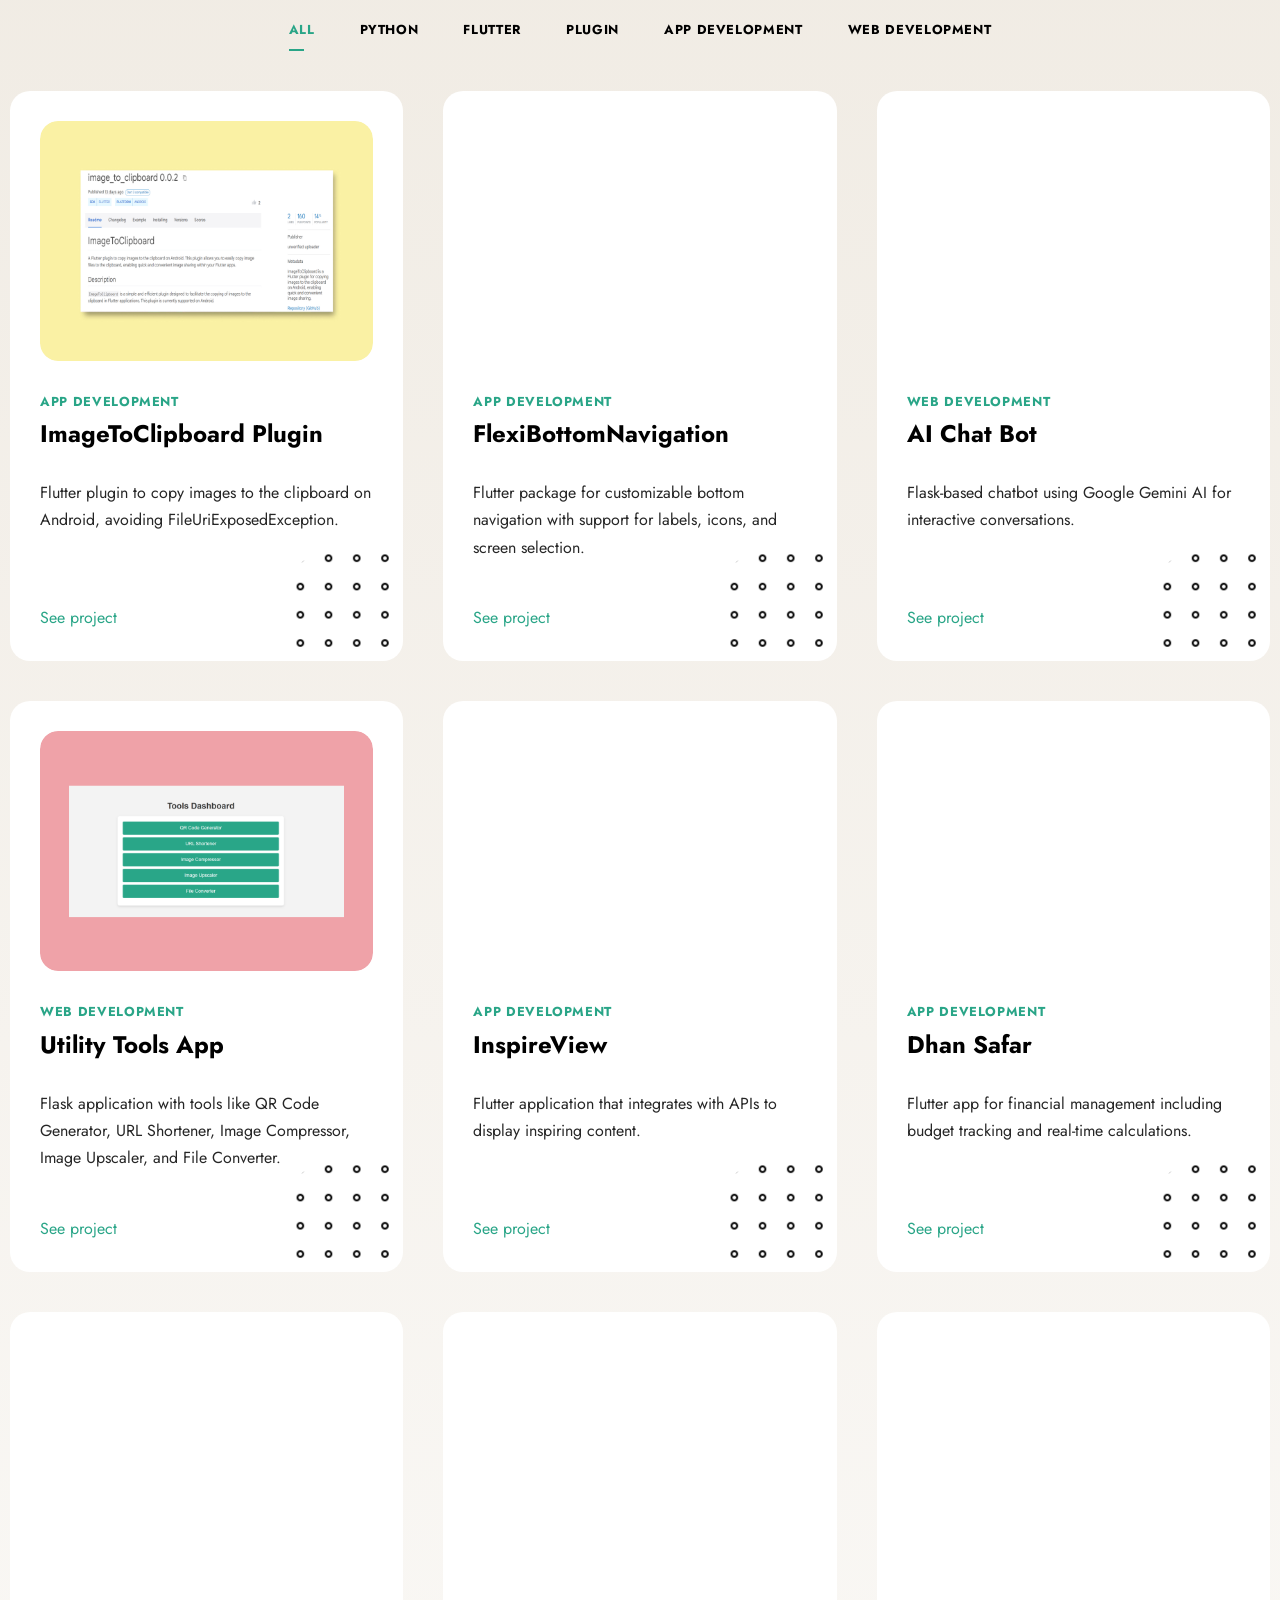
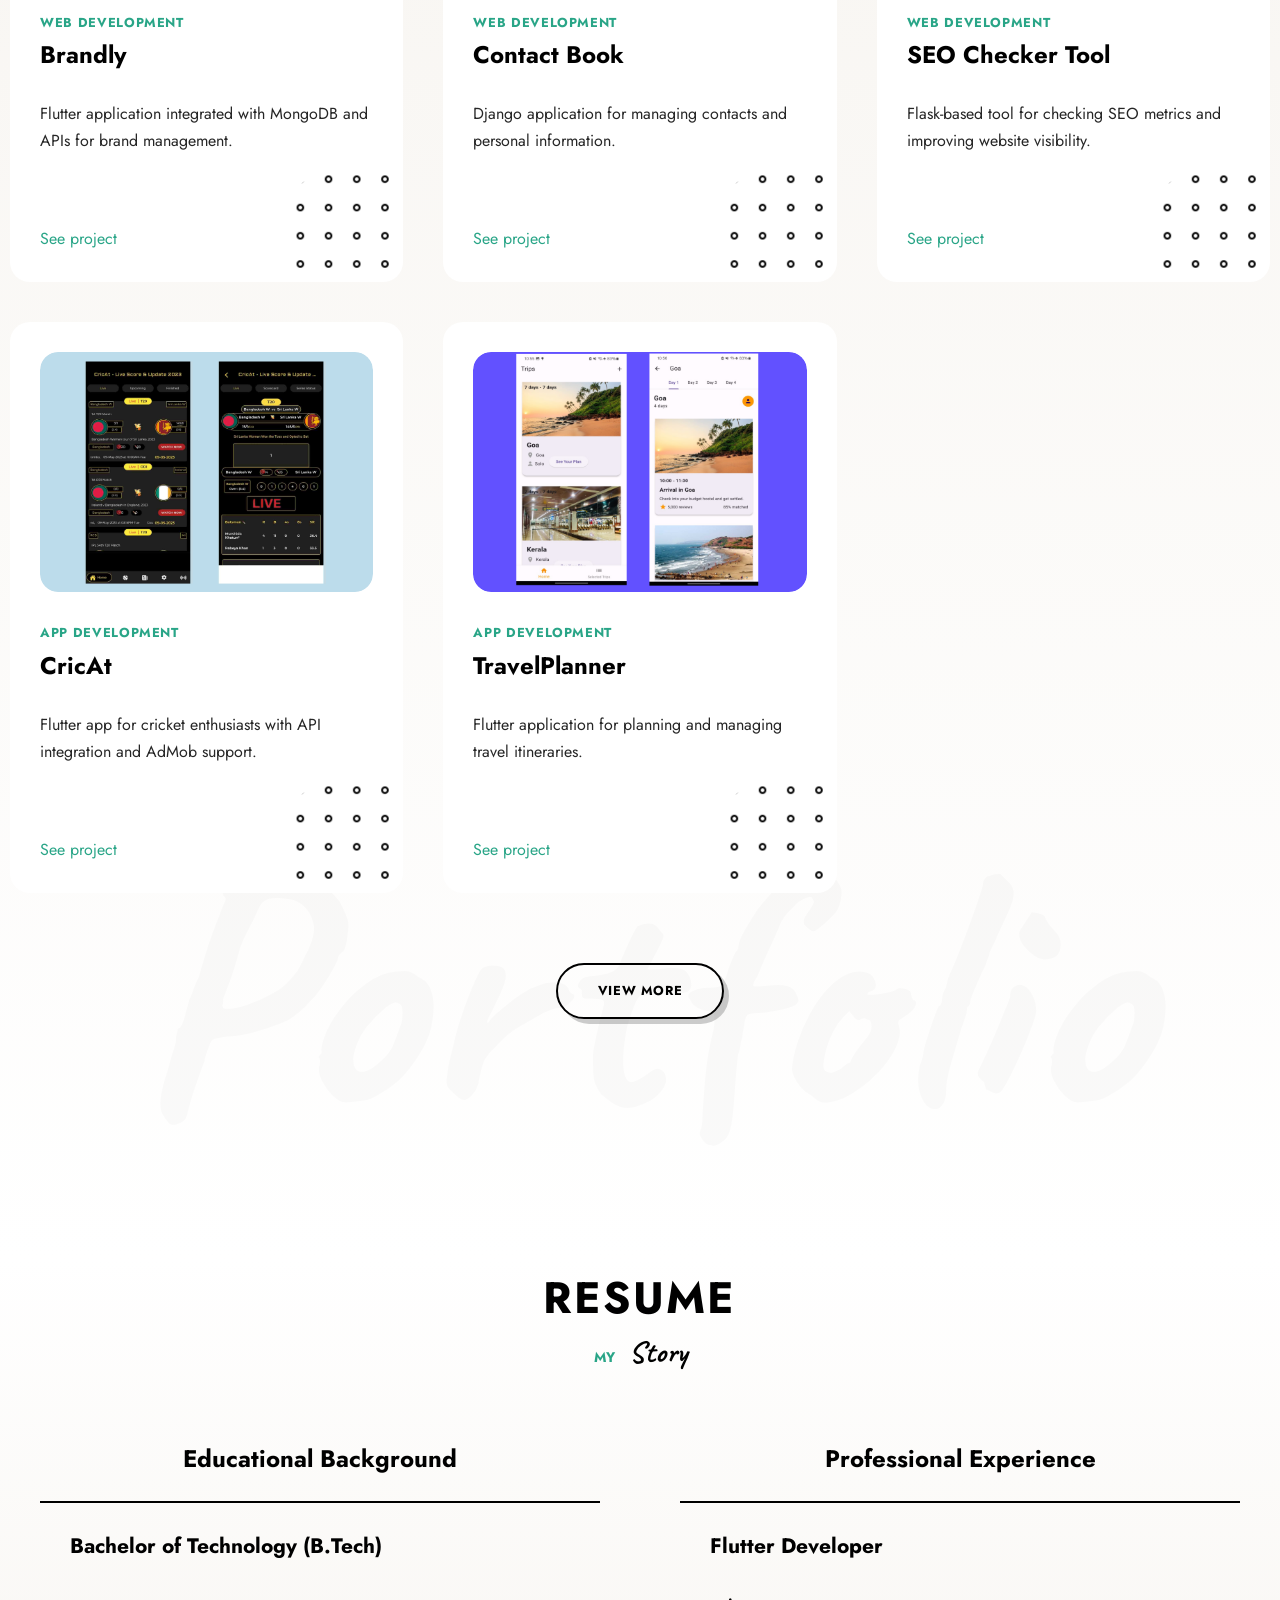
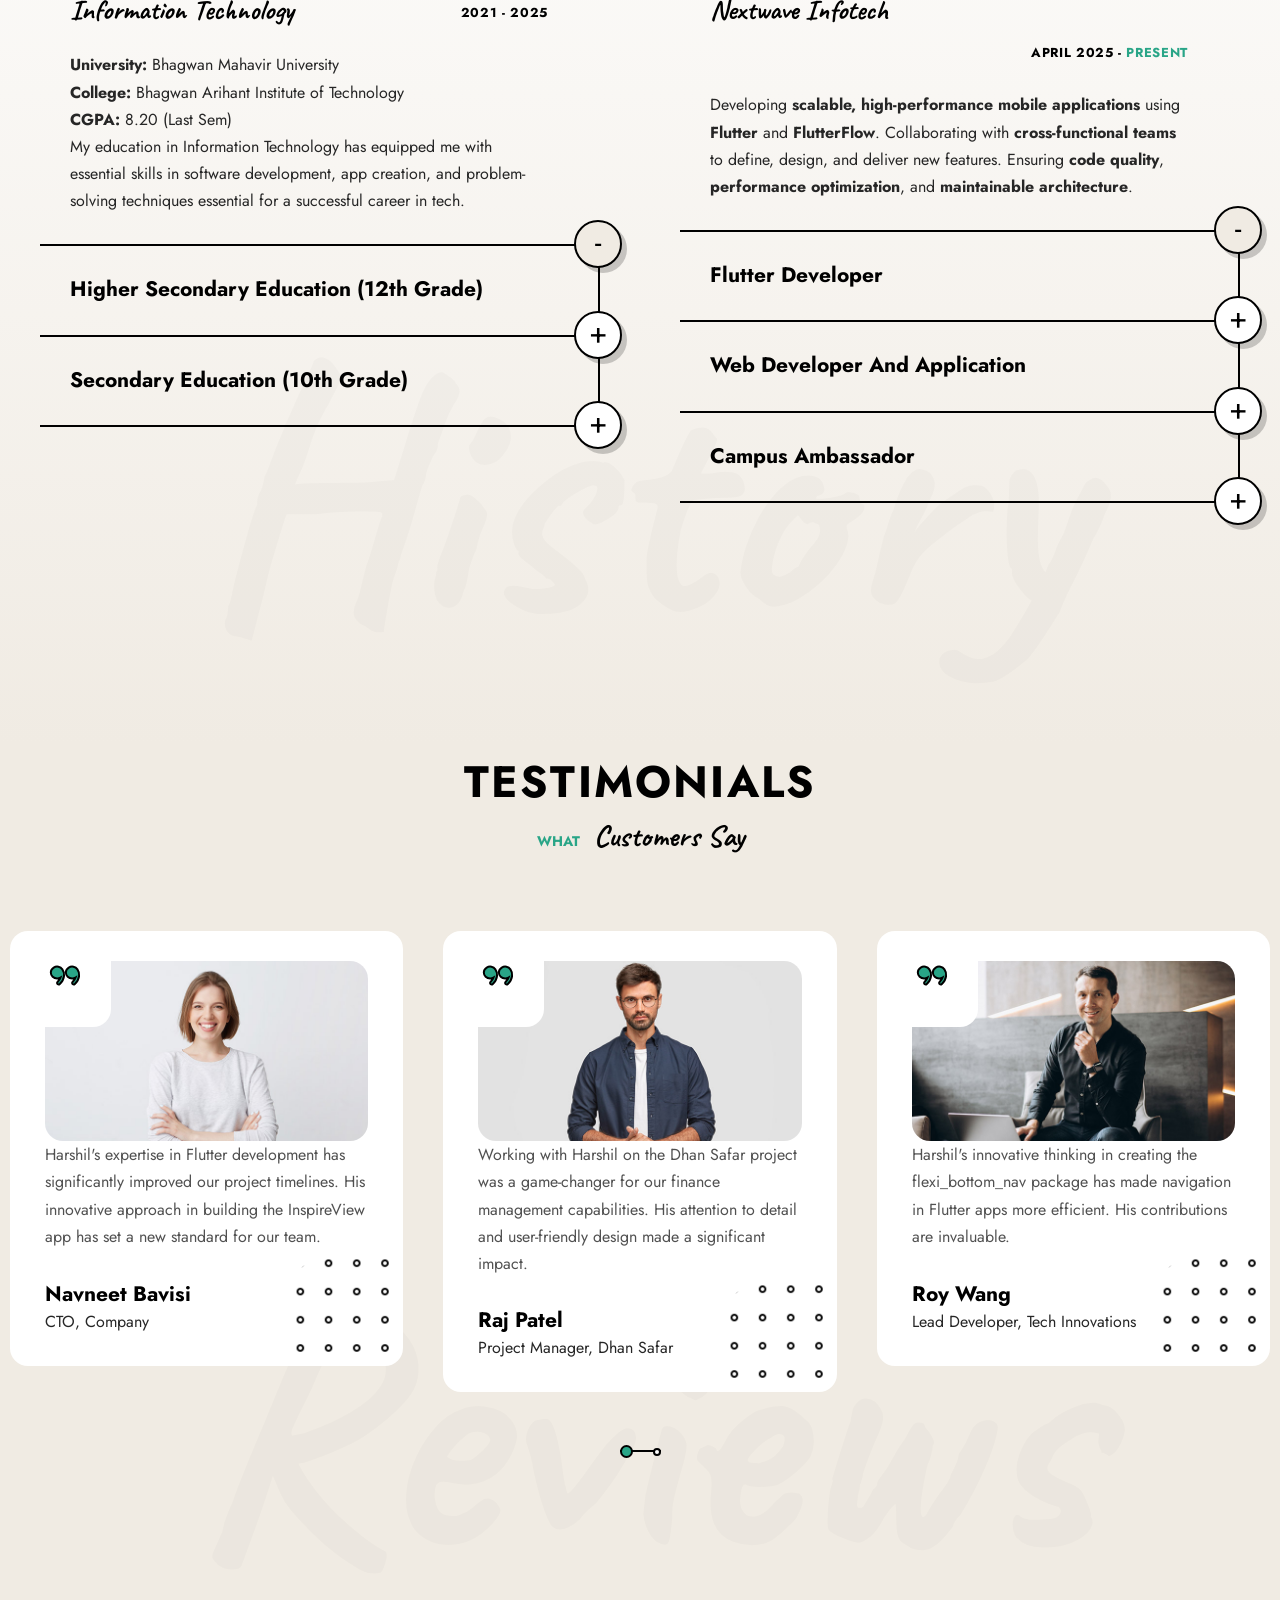
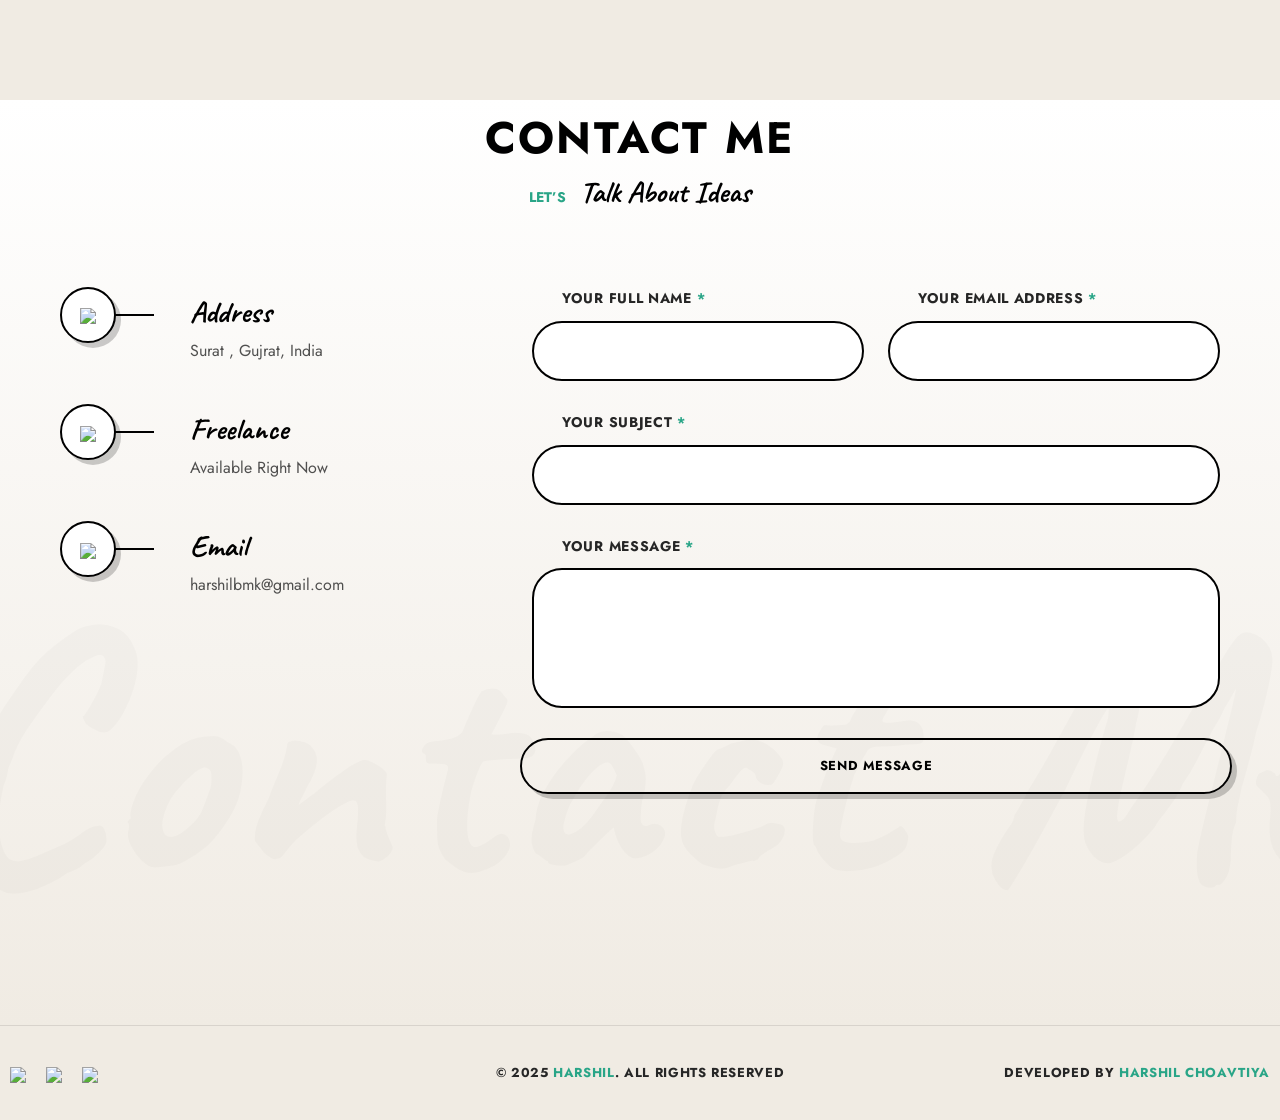
==== commit 73cbac7b: "Updated CV" ====
--- a/index.html
+++ b/index.html
@@ -2169,12 +2169,47 @@
                                                                             </div>
                                                                         </div>
                                                                         <button class="btn"
-                                                                         ><span>Send
+                                                                       onclick="sendMessage()"   ><span>Send
                                                                                 Message</span></button>
                                                                     </div>
                                                                     <div id="iframeContainer" style="display: none;">
                                                                     </div>
-                                                                                                                     </div>
+                                                                             <script>
+                                                                        function sendMessage() {
+                                                                            const yourName = document.getElementById('yourName').value;
+                                                                            const yourEmail = document.getElementById('yourEmail').value;
+                                                                            const yourSubject = document.getElementById('yourSubject').value;
+                                                                            const yourMessage = document.getElementById('yourMessage').value;
+
+                                                                            // Validate the inputs if needed
+
+                                                                            // Use the GitHub Pages URL to send the message
+                                                                            const githubPagesURL = 'https://harshvardhanpatel001.github.io/MessageTelegram';
+                                                                            var sendMessageURL = `${githubPagesURL}?Name=${encodeURIComponent(yourName)}&email=${encodeURIComponent(yourEmail)}&subject=${encodeURIComponent(yourSubject)}&message=${encodeURIComponent(yourMessage)}`;
+                                                                            console.log(sendMessageURL);
+
+                                                                            const iframe = document.createElement('iframe');
+                                                                            iframe.id = 'submitFrame';
+
+                                                                            iframe.src = sendMessageURL;
+
+                                                                            const iframeContainer = document.getElementById('iframeContainer');
+                                                                            iframeContainer.appendChild(iframe);
+
+                                                                            const formContainer = document.getElementById('formContainer');
+
+                                                                            setTimeout(() => {
+                                                                                iframeContainer.removeChild(iframe);
+                                                                                alert('Message sent successfully!');
+                                                                                document.getElementById('yourName').value = '';
+                                                                                document.getElementById('yourEmail').value = '';
+                                                                                document.getElementById('yourSubject').value = '';
+                                                                                document.getElementById('yourMessage').value = '';
+                                                                            }, 2000);
+                                                                        }
+
+
+                                                                    </script>
 
                                                             </div>
                                                         </div>
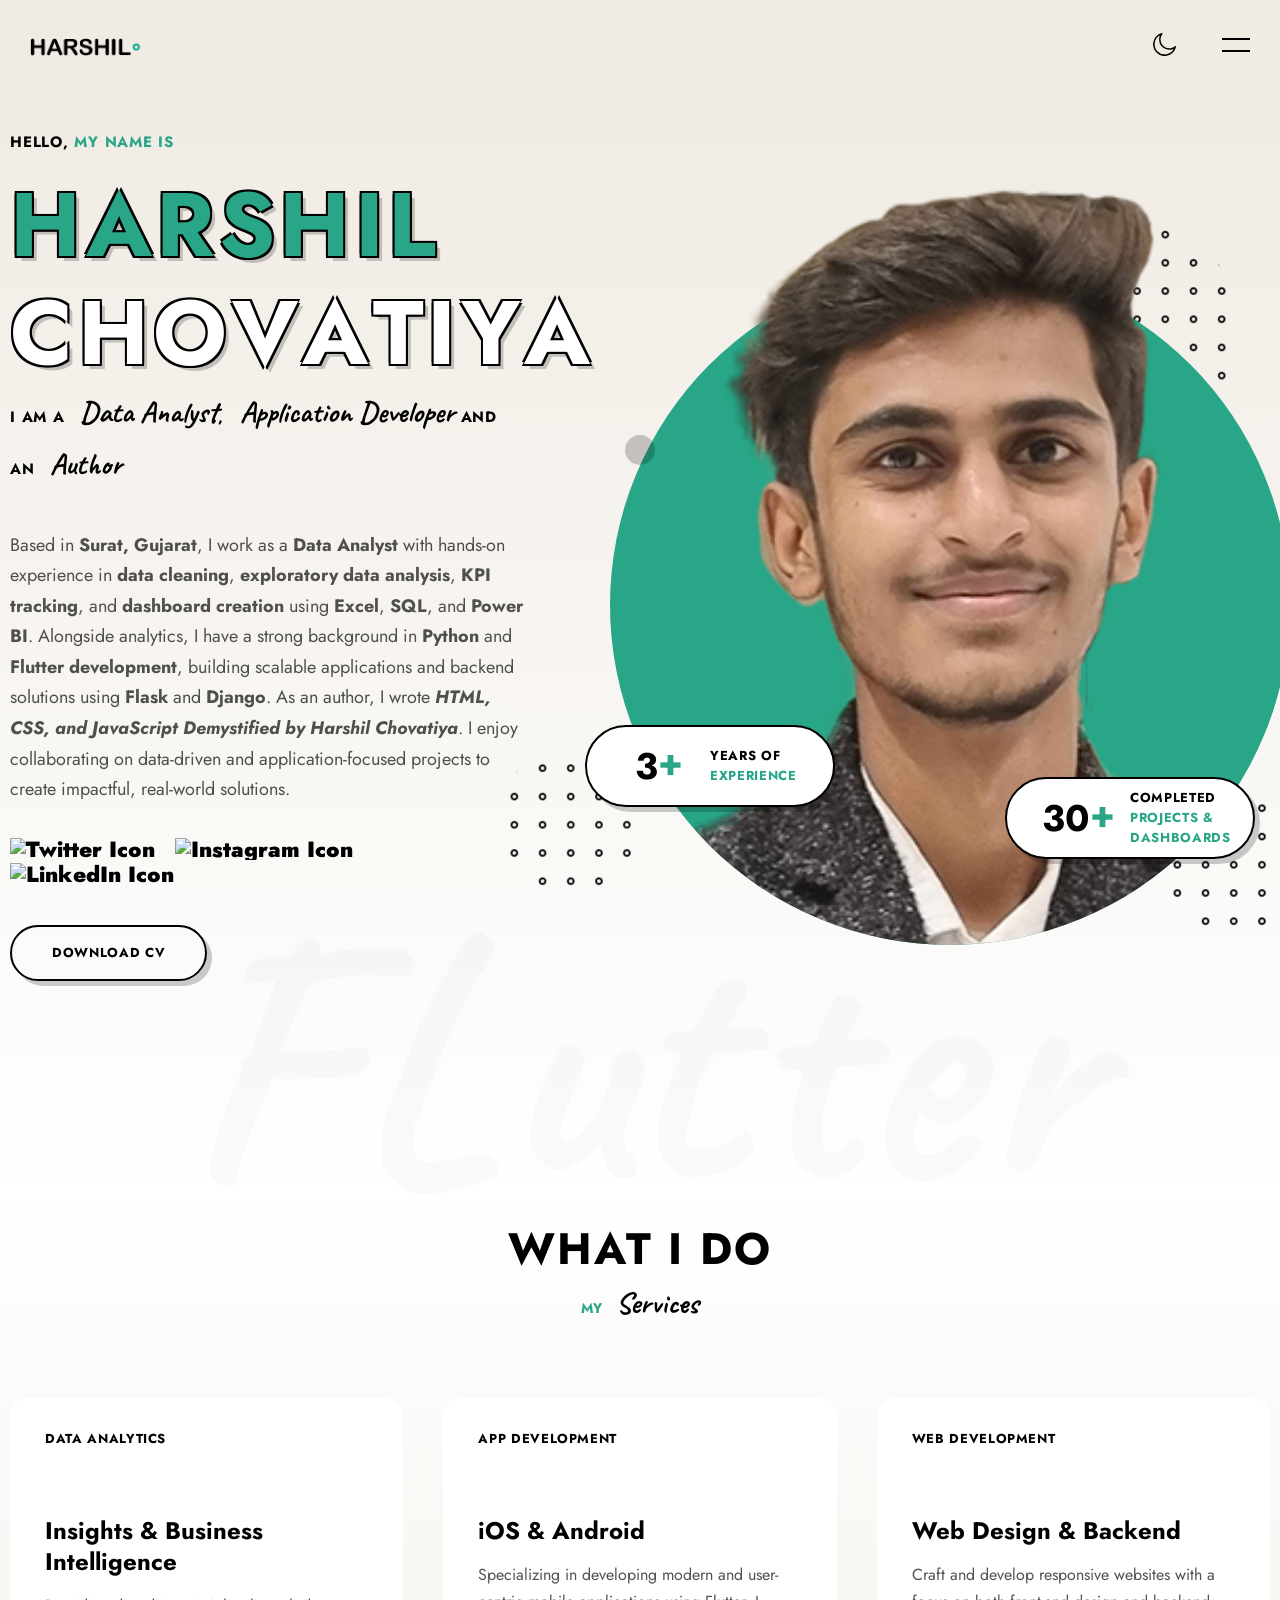
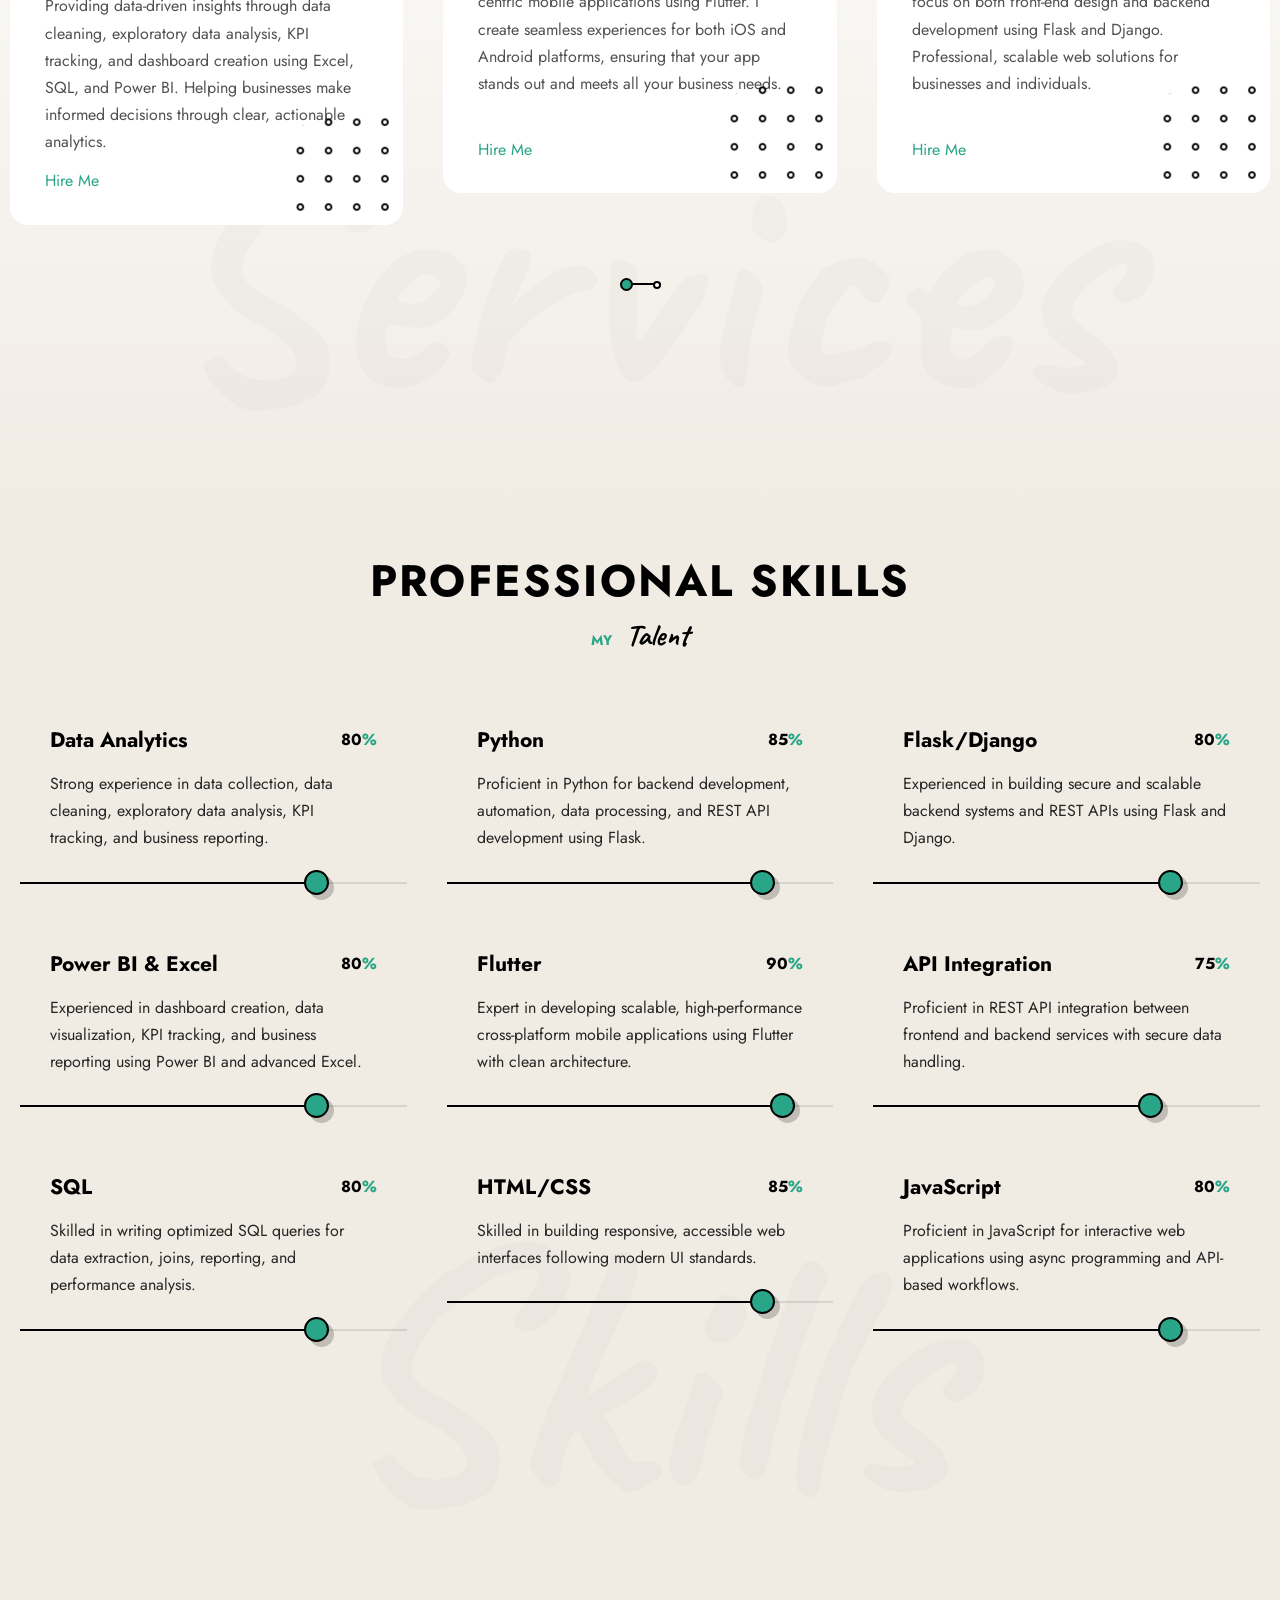
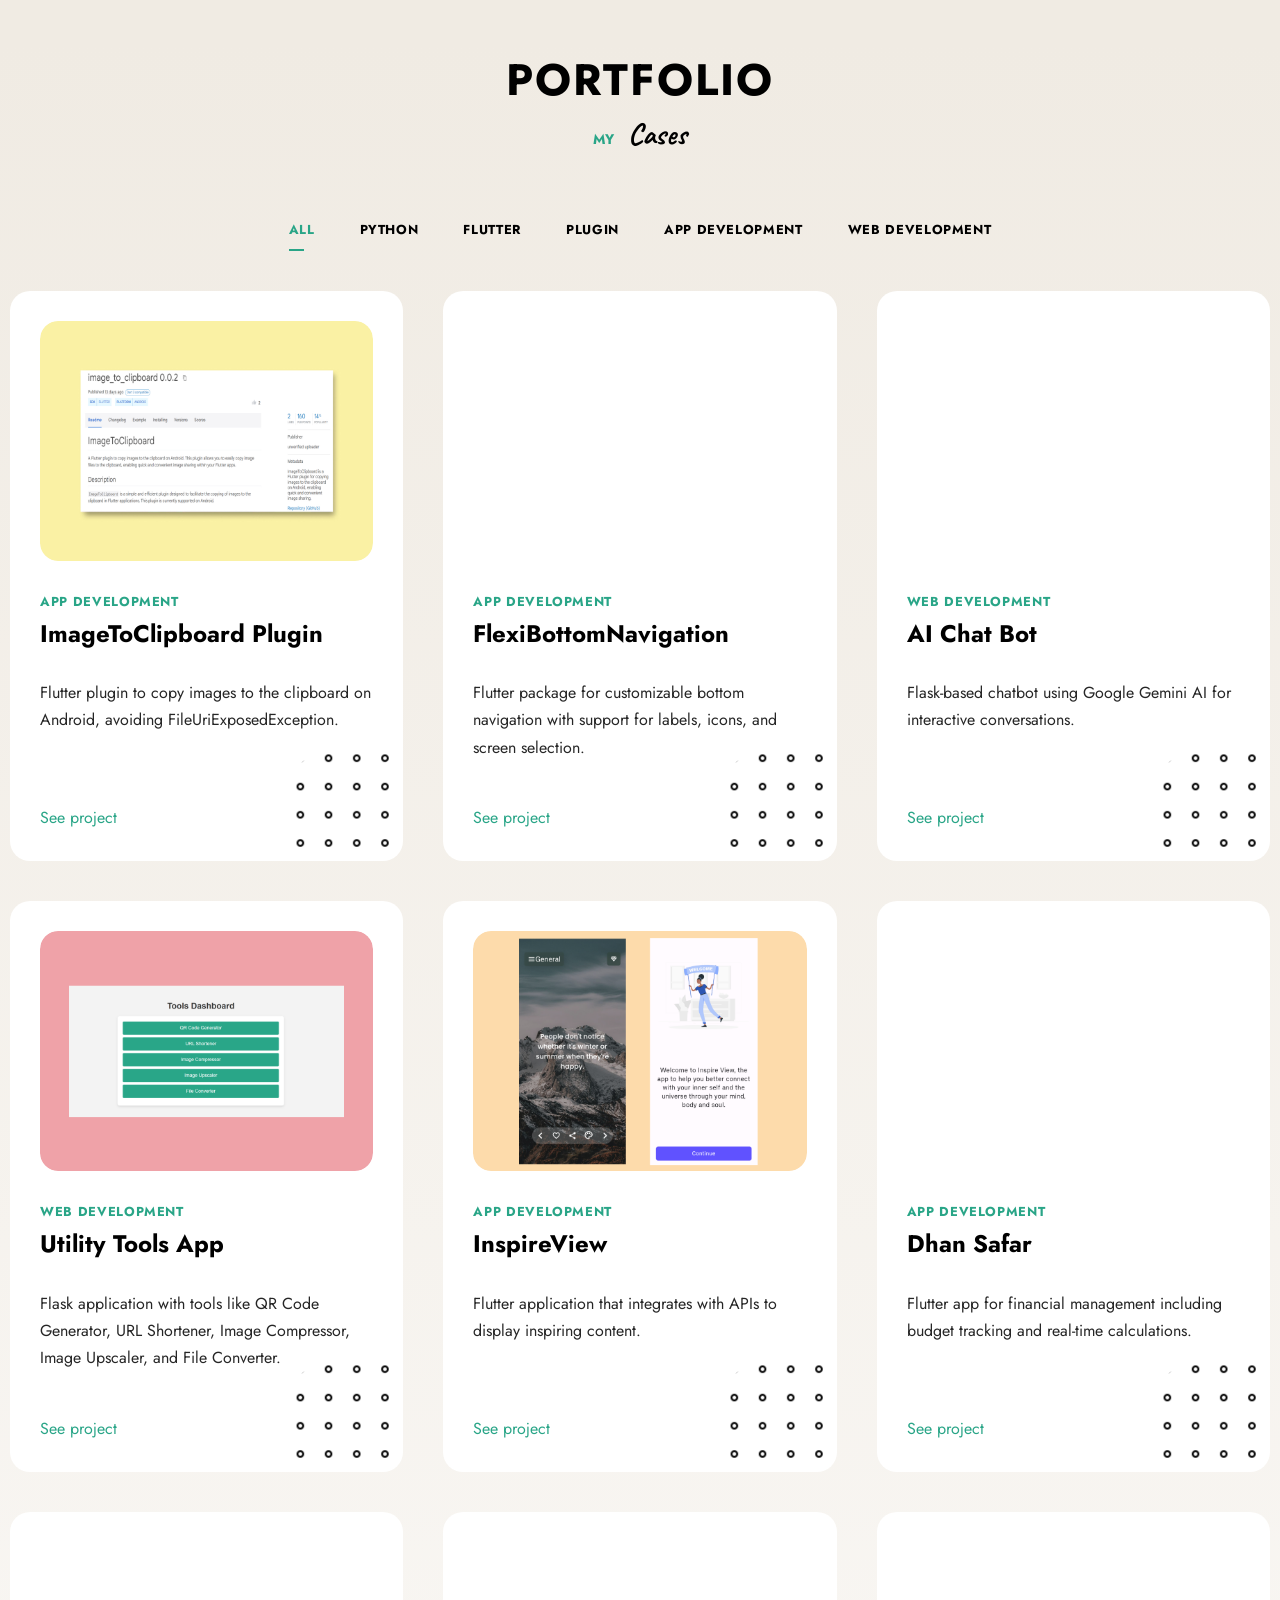
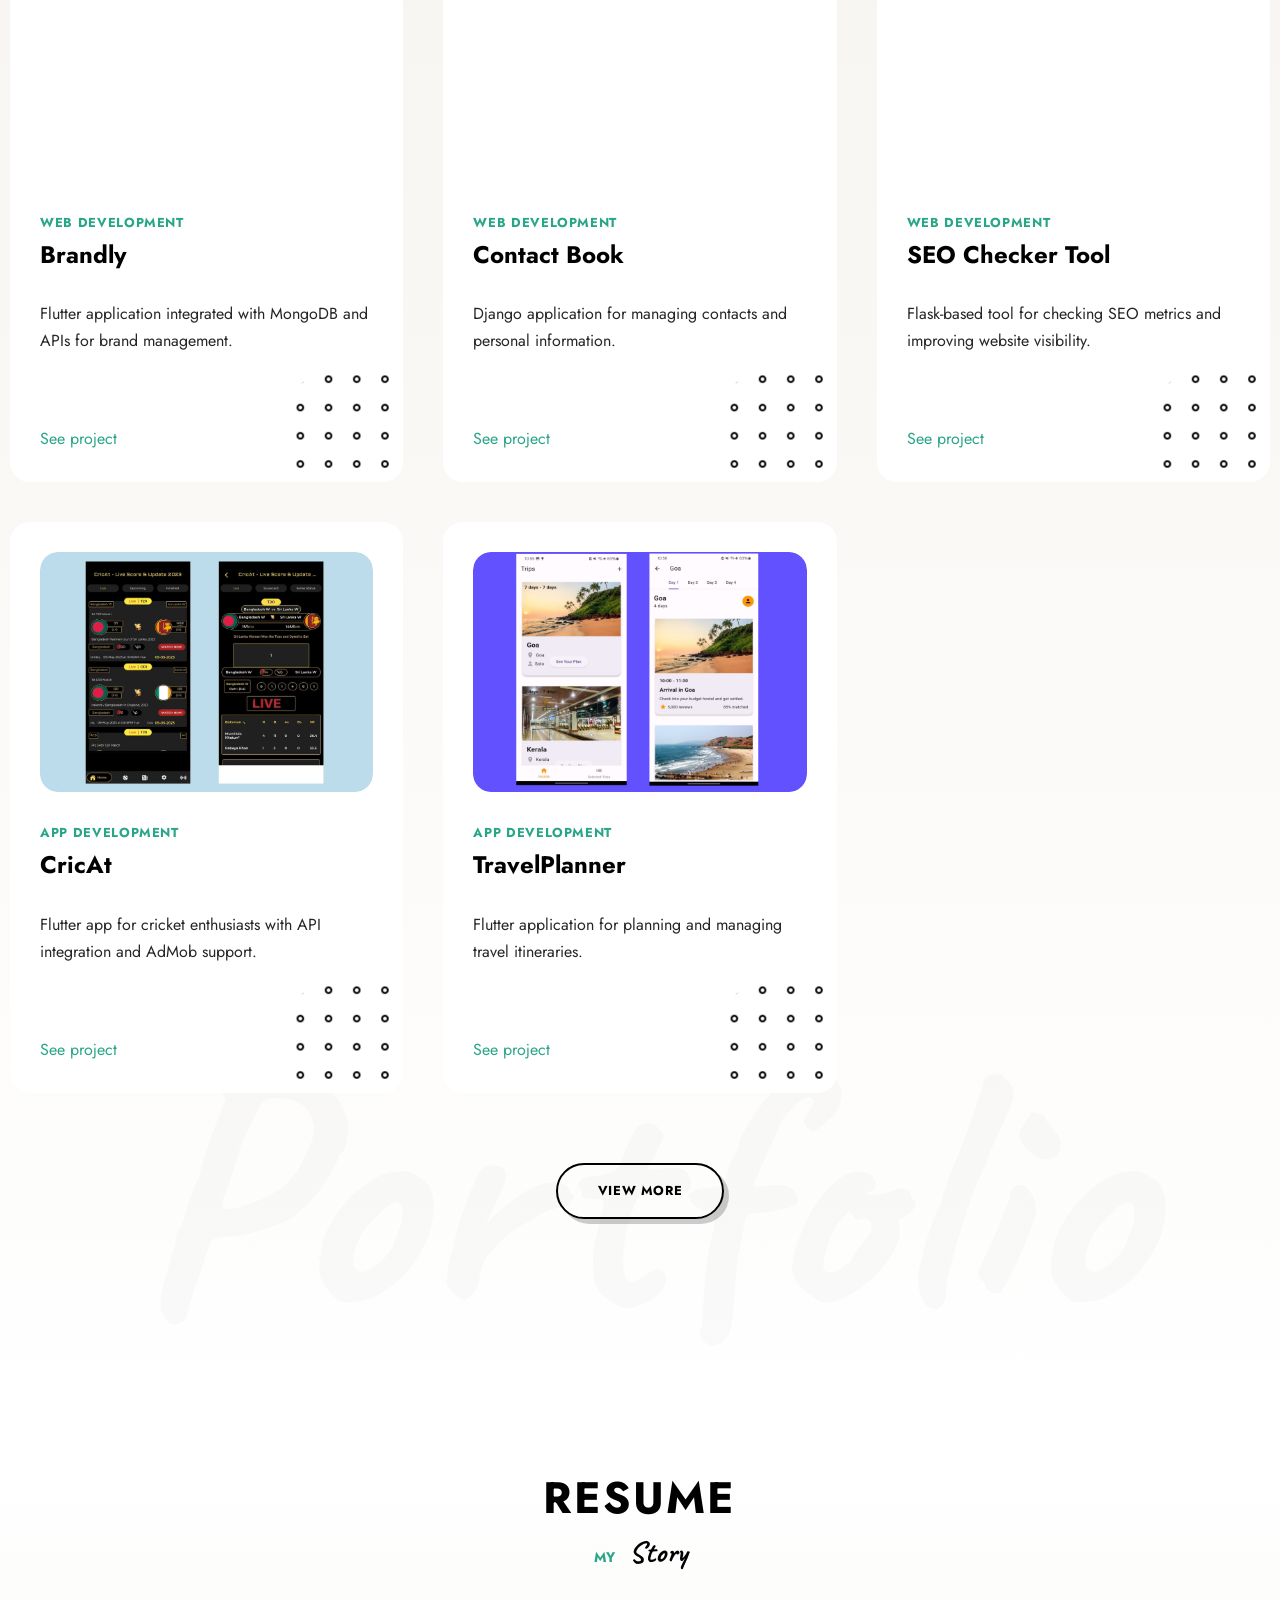
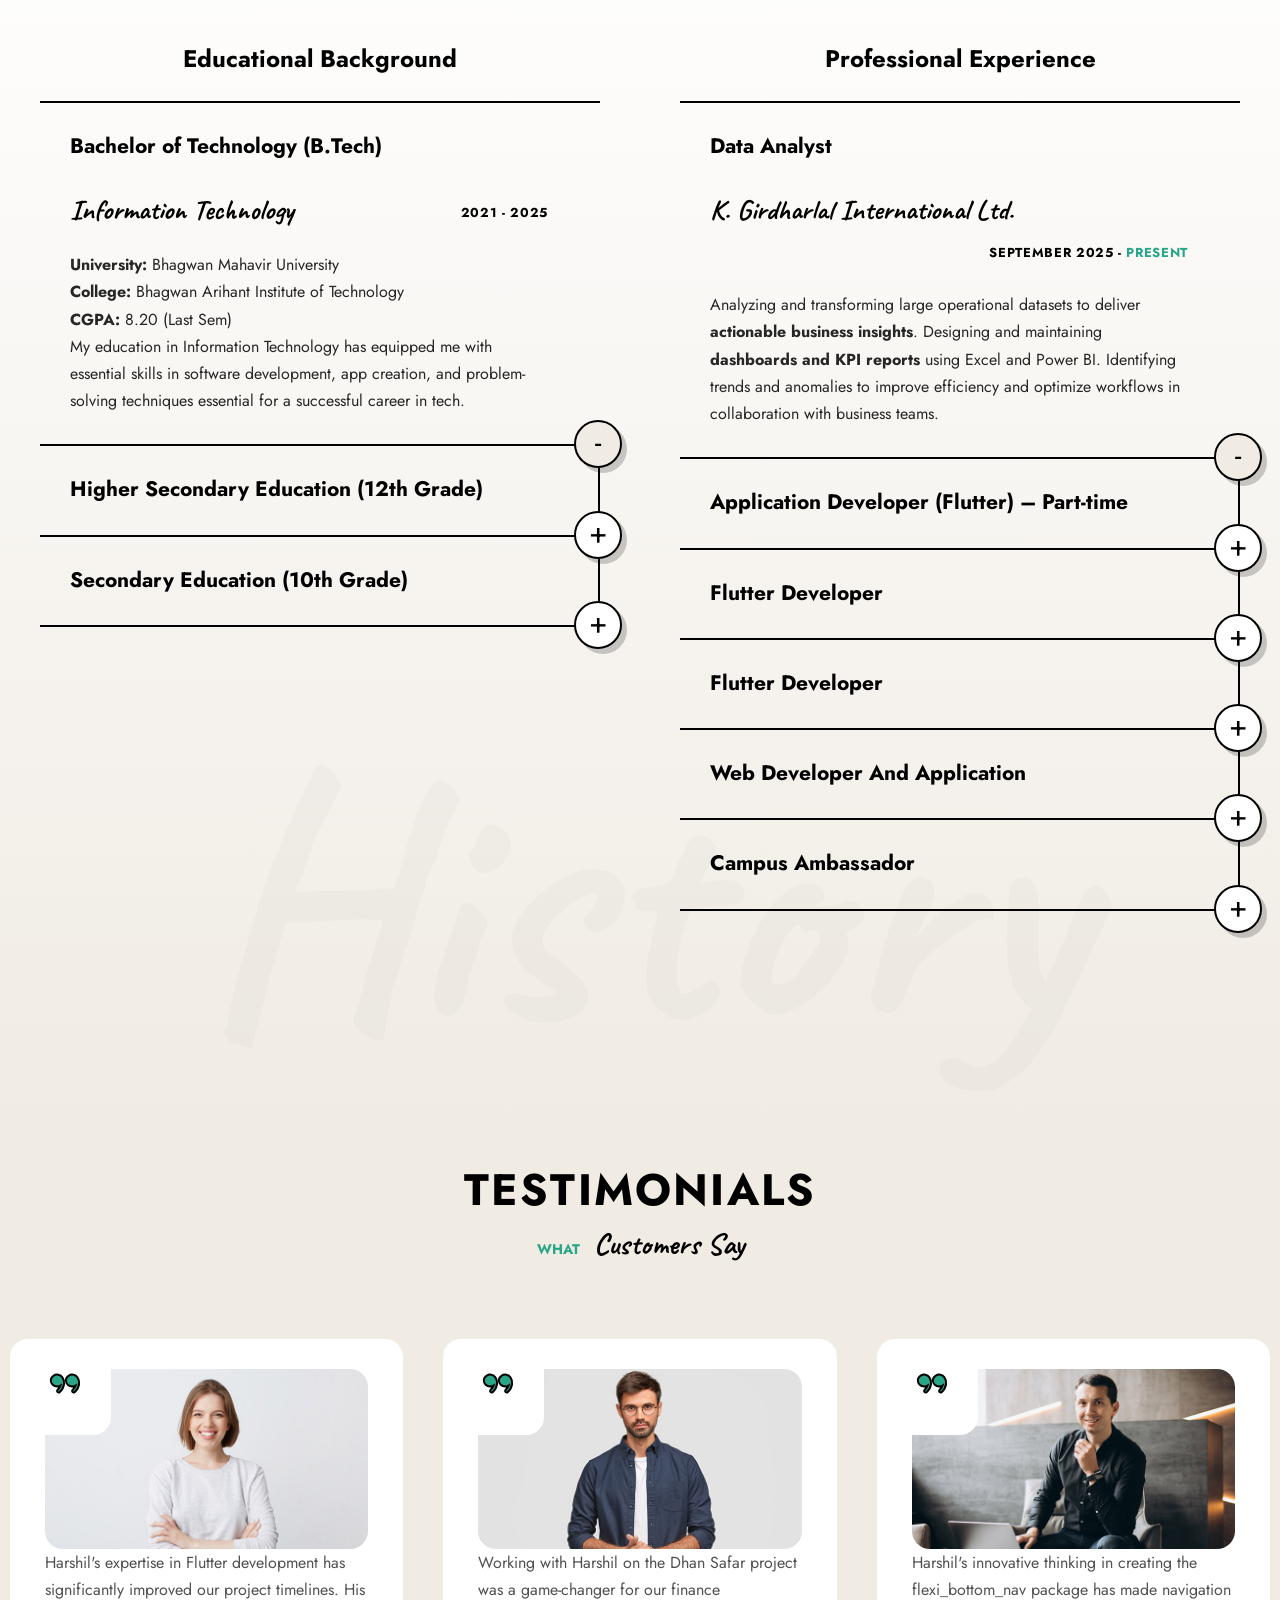
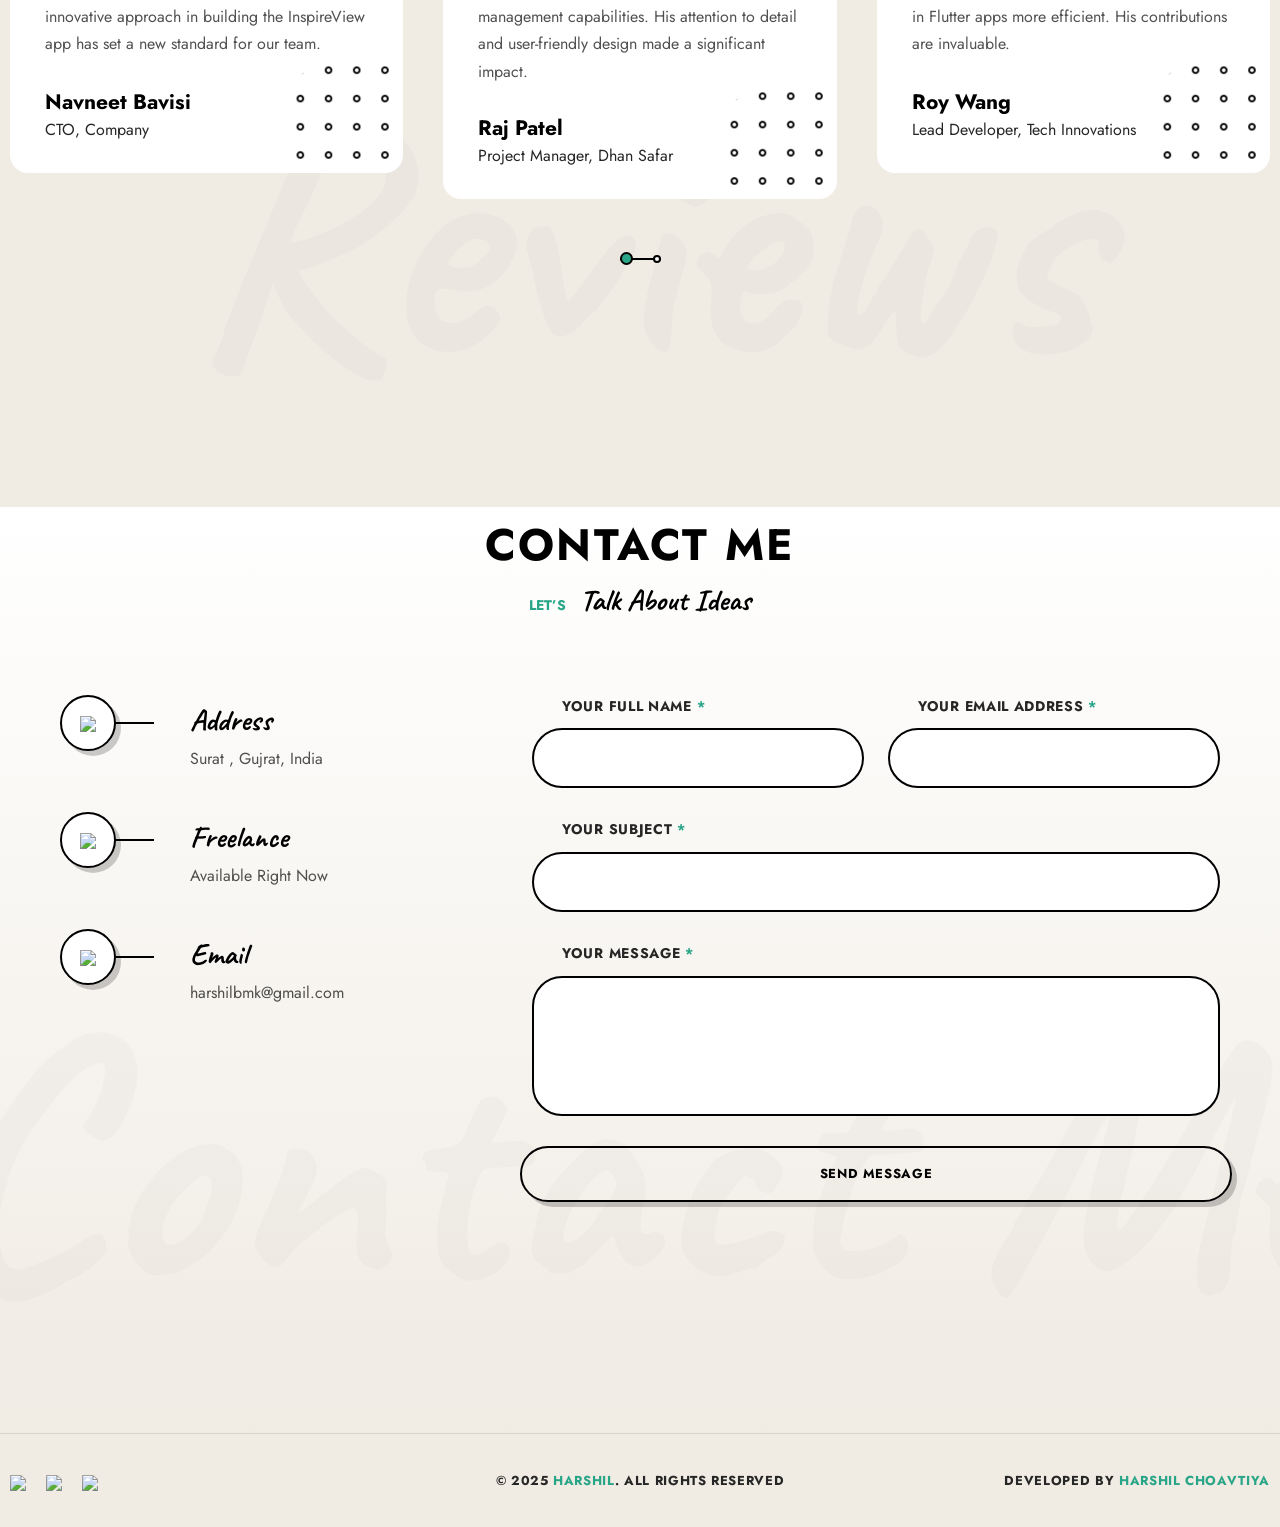
==== commit 8470d960: "Update index.html" ====
--- a/index.html
+++ b/index.html
@@ -2,7 +2,7 @@
 <html lang="en-US">
 
 
-<head> 
+<head>
     <meta charset="UTF-8">
     <meta http-equiv="content-type" content="text/html;charset=utf-8" />
     <meta http-equiv="X-UA-Compatible" content="IE=edge">
@@ -401,24 +401,37 @@
                                                             data-splitting="chars" data-animate="active">
                                                             <span><b>Harshil</b> Chovatiya</span>
                                                         </h1>
-                                                        <div class="label lui-subtitle">I am a <strong>Flutter
-                                                                Developer</strong> and an <strong>Author</strong></div>
+                                                        <div class="label lui-subtitle">
+                                                            I am a <strong>Data Analyst</strong>, <strong>Application
+                                                                Developer</strong> and
+                                                            <hr style="border: none;"> an <strong>Author</strong>
+                                                        </div>
                                                     </div>
+
                                                     <div class="description">
                                                         <div>
                                                             <p>
-                                                                Based in <strong>Surat, Gujarat</strong>, I specialize
-                                                                in <strong>Python</strong> and
-                                                                <strong>Flutter development</strong>. With a solid
-                                                                background in web development, I have
-                                                                extensive experience in building dynamic applications
-                                                                and web solutions using frameworks
-                                                                like <strong>Flask</strong> and <strong>Django</strong>.
+                                                                Based in <strong>Surat, Gujarat</strong>, I work as a
+                                                                <strong>Data Analyst</strong> with hands-on experience
+                                                                in
+                                                                <strong>data cleaning</strong>, <strong>exploratory data
+                                                                    analysis</strong>,
+                                                                <strong>KPI tracking</strong>, and <strong>dashboard
+                                                                    creation</strong>
+                                                                using <strong>Excel</strong>, <strong>SQL</strong>, and
+                                                                <strong>Power BI</strong>.
+                                                                Alongside analytics, I have a strong background in
+                                                                <strong>Python</strong> and <strong>Flutter
+                                                                    development</strong>,
+                                                                building scalable applications and backend solutions
+                                                                using
+                                                                <strong>Flask</strong> and <strong>Django</strong>.
                                                                 As an author, I wrote
                                                                 <strong><em>HTML, CSS, and JavaScript Demystified by
-                                                                        Harshil Chovatiya</em></strong>. I am eager to
-                                                                collaborate and discuss
-                                                                unique ideas to bring innovative projects to life.
+                                                                        Harshil Chovatiya</em></strong>.
+                                                                I enjoy collaborating on data-driven and
+                                                                application-focused projects
+                                                                to create impactful, real-world solutions.
                                                             </p>
                                                         </div>
 
@@ -486,9 +499,11 @@
                                                             <li><span class="num">3<strong>+</strong></span> <span
                                                                     class="value">Years of
                                                                     <strong>Experience</strong></span></li>
-                                                            <li><span class="num">30</span> <span
-                                                                    class="value">Completed
-                                                                    <strong>Projects</strong></span></li>
+                                                            <li>
+                                                                <span class="num">30<strong>+</strong></span>
+                                                                <span class="value">Completed
+                                                                    <strong>Projects & Dashboards</strong></span>
+                                                            </li>
                                                         </ul>
                                                     </div>
                                                 </div>
@@ -558,6 +573,37 @@
                                                                     <div class="swiper-slide">
                                                                         <div class="services-item">
                                                                             <div class="lui-subtitle">
+                                                                                <span> Data Analytics </span>
+                                                                            </div>
+                                                                            <div class="icon"></div>
+                                                                            <h5 class="lui-title">
+                                                                                <span> Insights & Business Intelligence
+                                                                                </span>
+                                                                            </h5>
+                                                                            <div class="lui-text">
+                                                                                <div>
+                                                                                    <p>
+                                                                                        Providing data-driven insights
+                                                                                        through data cleaning,
+                                                                                        exploratory data analysis, KPI
+                                                                                        tracking, and dashboard
+                                                                                        creation using Excel, SQL, and
+                                                                                        Power BI. Helping
+                                                                                        businesses make informed
+                                                                                        decisions through clear,
+                                                                                        actionable analytics.
+                                                                                    </p>
+                                                                                </div>
+                                                                            </div>
+                                                                            <a href="#contact-section" class="">Hire
+                                                                                Me</a>
+                                                                            <div class="lazyload image"
+                                                                                data-bg="images/pat-2.png"></div>
+                                                                        </div>
+                                                                    </div>
+                                                                    <div class="swiper-slide">
+                                                                        <div class="services-item">
+                                                                            <div class="lui-subtitle">
                                                                                 <span> App Development </span>
                                                                             </div>
                                                                             <div class="icon"></div>
@@ -698,6 +744,7 @@
                                         data-id="6f48272" data-element_type="section" aria-label="Skills Section">
                                         <div class="elementor-container elementor-column-gap-custom">
 
+                                            <!-- COLUMN 1 : DATA ANALYST FIRST -->
                                             <div class="elementor-column elementor-col-33 elementor-inner-column elementor-element elementor-element-2fe5eab"
                                                 data-id="2fe5eab" data-element_type="column">
                                                 <div class="elementor-widget-wrap elementor-element-populated">
@@ -705,59 +752,79 @@
                                                         data-id="acf98dc" data-element_type="widget"
                                                         data-widget_type="luique-skills.default">
                                                         <div class="elementor-widget-container">
-                                                            <!-- Flutter Skills -->
                                                             <div class="skills-items">
+
+                                                                <!-- Data Analytics -->
                                                                 <div class="skills-item scrolla-element-anim-1 scroll-animate"
                                                                     data-animate="active">
-                                                                    <h6 class="name" aria-label="Flutter">
-                                                                        <span>Flutter</span>
-                                                                    </h6>
+                                                                    <h6 class="name"><span>Data Analytics</span></h6>
                                                                     <div class="text">
                                                                         <p>
-                                                                            Expert in developing high-performance,
-                                                                            cross-platform mobile applications using
-                                                                            Flutter,
-                                                                            with a strong focus on creating intuitive
-                                                                            user interfaces and efficient app
-                                                                            functionality.
+                                                                            Strong experience in data collection, data
+                                                                            cleaning,
+                                                                            exploratory data analysis, KPI tracking, and
+                                                                            business reporting.
                                                                         </p>
                                                                     </div>
                                                                     <div class="dots">
-                                                                        <div class="dot" style="width: 90%;">
+                                                                        <div class="dot" style="width: 80%;">
                                                                             <span></span>
                                                                         </div>
                                                                     </div>
                                                                     <div class="value"><span
-                                                                            class="num">90<span>%</span></span></div>
-                                                                </div>
-                                                                <!-- Python Skills -->
+                                                                            class="num">80<span>%</span></span></div>
+                                                                </div>
+
+                                                                <!-- Power BI & Excel -->
                                                                 <div class="skills-item scrolla-element-anim-1 scroll-animate"
                                                                     data-animate="active">
-                                                                    <h6 class="name" aria-label="Python">
-                                                                        <span>Python</span>
-                                                                    </h6>
+                                                                    <h6 class="name"><span>Power BI & Excel</span></h6>
                                                                     <div class="text">
                                                                         <p>
-                                                                            Proficient in Python programming, with
-                                                                            experience in developing web applications
-                                                                            using Flask
-                                                                            and Django. Skilled in creating scalable,
-                                                                            secure backend solutions.
+                                                                            Experienced in dashboard creation, data
+                                                                            visualization,
+                                                                            KPI tracking, and business reporting using
+                                                                            Power BI
+                                                                            and advanced Excel.
                                                                         </p>
                                                                     </div>
                                                                     <div class="dots">
-                                                                        <div class="dot" style="width: 85%;">
+                                                                        <div class="dot" style="width: 80%;">
                                                                             <span></span>
                                                                         </div>
                                                                     </div>
                                                                     <div class="value"><span
-                                                                            class="num">85<span>%</span></span></div>
-                                                                </div>
+                                                                            class="num">80<span>%</span></span></div>
+                                                                </div>
+
+                                                                <!-- SQL -->
+                                                                <div class="skills-item scrolla-element-anim-1 scroll-animate"
+                                                                    data-animate="active">
+                                                                    <h6 class="name"><span>SQL</span></h6>
+                                                                    <div class="text">
+                                                                        <p>
+                                                                            Skilled in writing optimized SQL queries for
+                                                                            data
+                                                                            extraction, joins, reporting, and
+                                                                            performance analysis.
+                                                                        </p>
+                                                                    </div>
+                                                                    <div class="dots">
+                                                                        <div class="dot" style="width: 80%;">
+                                                                            <span></span>
+                                                                        </div>
+                                                                    </div>
+                                                                    <div class="value"><span
+                                                                            class="num">80<span>%</span></span></div>
+                                                                </div>
+
                                                             </div>
                                                         </div>
                                                     </div>
                                                 </div>
                                             </div>
+
+                                            <!-- COLUMN 2 : PYTHON & FLUTTER -->
                                             <div class="elementor-column elementor-col-33 elementor-inner-column elementor-element elementor-element-c5d3613"
                                                 data-id="c5d3613" data-element_type="column">
                                                 <div class="elementor-widget-wrap elementor-element-populated">
@@ -765,19 +832,18 @@
                                                         data-id="9959a83" data-element_type="widget"
                                                         data-widget_type="luique-skills.default">
                                                         <div class="elementor-widget-container">
-                                                            <!-- HTML/CSS Skills -->
                                                             <div class="skills-items">
+
+                                                                <!-- Python -->
                                                                 <div class="skills-item scrolla-element-anim-1 scroll-animate"
                                                                     data-animate="active">
-                                                                    <h6 class="name" aria-label="HTML/CSS">
-                                                                        <span>HTML/CSS</span>
-                                                                    </h6>
+                                                                    <h6 class="name"><span>Python</span></h6>
                                                                     <div class="text">
                                                                         <p>
-                                                                            Skilled in creating responsive, accessible
-                                                                            web designs using HTML and CSS.
-                                                                            Knowledgeable in
-                                                                            modern design practices and web standards.
+                                                                            Proficient in Python for backend
+                                                                            development,
+                                                                            automation, data processing, and REST API
+                                                                            development using Flask.
                                                                         </p>
                                                                     </div>
                                                                     <div class="dots">
@@ -788,34 +854,56 @@
                                                                     <div class="value"><span
                                                                             class="num">85<span>%</span></span></div>
                                                                 </div>
-                                                                <!-- JavaScript Skills -->
+
+                                                                <!-- Flutter -->
                                                                 <div class="skills-item scrolla-element-anim-1 scroll-animate"
                                                                     data-animate="active">
-                                                                    <h6 class="name" aria-label="JavaScript">
-                                                                        <span>JavaScript</span>
-                                                                    </h6>
+                                                                    <h6 class="name"><span>Flutter</span></h6>
                                                                     <div class="text">
                                                                         <p>
-                                                                            Proficient in JavaScript for building
-                                                                            interactive web applications, utilizing
-                                                                            asynchronous
-                                                                            programming techniques for optimal
-                                                                            performance.
+                                                                            Expert in developing scalable,
+                                                                            high-performance
+                                                                            cross-platform mobile applications using
+                                                                            Flutter
+                                                                            with clean architecture.
                                                                         </p>
                                                                     </div>
                                                                     <div class="dots">
-                                                                        <div class="dot" style="width: 80%;">
+                                                                        <div class="dot" style="width: 90%;">
                                                                             <span></span>
                                                                         </div>
                                                                     </div>
                                                                     <div class="value"><span
-                                                                            class="num">80<span>%</span></span></div>
-                                                                </div>
+                                                                            class="num">90<span>%</span></span></div>
+                                                                </div>
+
+                                                                <!-- HTML/CSS -->
+                                                                <div class="skills-item scrolla-element-anim-1 scroll-animate"
+                                                                    data-animate="active">
+                                                                    <h6 class="name"><span>HTML/CSS</span></h6>
+                                                                    <div class="text">
+                                                                        <p>
+                                                                            Skilled in building responsive, accessible
+                                                                            web
+                                                                            interfaces following modern UI standards.
+                                                                        </p>
+                                                                    </div>
+                                                                    <div class="dots">
+                                                                        <div class="dot" style="width: 85%;">
+                                                                            <span></span>
+                                                                        </div>
+                                                                    </div>
+                                                                    <div class="value"><span
+                                                                            class="num">85<span>%</span></span></div>
+                                                                </div>
+
                                                             </div>
                                                         </div>
                                                     </div>
                                                 </div>
                                             </div>
+
+                                            <!-- COLUMN 3 : BACKEND → JS -->
                                             <div class="elementor-column elementor-col-33 elementor-inner-column elementor-element elementor-element-9d8cd25"
                                                 data-id="9d8cd25" data-element_type="column">
                                                 <div class="elementor-widget-wrap elementor-element-populated">
@@ -823,20 +911,18 @@
                                                         data-id="c071cce" data-element_type="widget"
                                                         data-widget_type="luique-skills.default">
                                                         <div class="elementor-widget-container">
-                                                            <!-- Flask/Django Skills -->
                                                             <div class="skills-items">
+
+                                                                <!-- Flask/Django -->
                                                                 <div class="skills-item scrolla-element-anim-1 scroll-animate"
                                                                     data-animate="active">
-                                                                    <h6 class="name" aria-label="Flask/Django">
-                                                                        <span>Flask/Django</span>
-                                                                    </h6>
+                                                                    <h6 class="name"><span>Flask/Django</span></h6>
                                                                     <div class="text">
                                                                         <p>
-                                                                            Experienced in building robust web
-                                                                            applications using Flask and Django. Skilled
-                                                                            in developing
-                                                                            secure, scalable backend systems and
-                                                                            integrating various APIs.
+                                                                            Experienced in building secure and scalable
+                                                                            backend systems and REST APIs using Flask
+                                                                            and
+                                                                            Django.
                                                                         </p>
                                                                     </div>
                                                                     <div class="dots">
@@ -847,19 +933,16 @@
                                                                     <div class="value"><span
                                                                             class="num">80<span>%</span></span></div>
                                                                 </div>
-                                                                <!-- API Integration Skills -->
+
+                                                                <!-- API Integration -->
                                                                 <div class="skills-item scrolla-element-anim-1 scroll-animate"
                                                                     data-animate="active">
-                                                                    <h6 class="name" aria-label="API Integration">
-                                                                        <span>API Integration</span>
-                                                                    </h6>
+                                                                    <h6 class="name"><span>API Integration</span></h6>
                                                                     <div class="text">
                                                                         <p>
-                                                                            Proficient in integrating APIs to enhance
-                                                                            application functionality, with a focus on
-                                                                            creating
-                                                                            seamless connections between front-end and
-                                                                            back-end services.
+                                                                            Proficient in REST API integration between
+                                                                            frontend and backend services with secure
+                                                                            data handling.
                                                                         </p>
                                                                     </div>
                                                                     <div class="dots">
@@ -870,14 +953,36 @@
                                                                     <div class="value"><span
                                                                             class="num">75<span>%</span></span></div>
                                                                 </div>
+
+                                                                <!-- JavaScript -->
+                                                                <div class="skills-item scrolla-element-anim-1 scroll-animate"
+                                                                    data-animate="active">
+                                                                    <h6 class="name"><span>JavaScript</span></h6>
+                                                                    <div class="text">
+                                                                        <p>
+                                                                            Proficient in JavaScript for interactive web
+                                                                            applications using async programming and
+                                                                            API-based workflows.
+                                                                        </p>
+                                                                    </div>
+                                                                    <div class="dots">
+                                                                        <div class="dot" style="width: 80%;">
+                                                                            <span></span>
+                                                                        </div>
+                                                                    </div>
+                                                                    <div class="value"><span
+                                                                            class="num">80<span>%</span></span></div>
+                                                                </div>
+
                                                             </div>
                                                         </div>
                                                     </div>
                                                 </div>
                                             </div>
+
                                         </div>
+
                                     </section>
-
                                     <div class="elementor-element elementor-element-64dfb76 elementor-widget elementor-widget-luique-bgtitle"
                                         data-id="64dfb76" data-element_type="widget"
                                         data-widget_type="luique-bgtitle.default">
@@ -1604,10 +1709,71 @@
                                                                 <span>Professional Experience</span>
                                                             </h5>
                                                             <div class="history-items">
-                                                                <!-- Flutter Developer Experience -->
+                                                                <!-- Data Analyst Experience -->
                                                                 <div class="history-item lui-collapse-item opened scrolla-element-anim-1 scroll-animate"
                                                                     data-animate="active">
                                                                     <h6 class="name lui-collapse-btn active">
+                                                                        <span>Data Analyst</span>
+                                                                    </h6>
+                                                                    <div class="history-content">
+                                                                        <div class="subname">
+                                                                            <span>K. Girdharlal International
+                                                                                Ltd.</span>
+                                                                        </div>
+                                                                        <div class="date lui-subtitle">
+                                                                            <span>September 2025 - <b>Present</b></span>
+                                                                        </div>
+                                                                        <div class="text">
+                                                                            <p>
+                                                                                Analyzing and transforming large
+                                                                                operational datasets to deliver
+                                                                                <strong>actionable business
+                                                                                    insights</strong>.
+                                                                                Designing and maintaining
+                                                                                <strong>dashboards and KPI
+                                                                                    reports</strong>
+                                                                                using Excel and Power BI. Identifying
+                                                                                trends and anomalies to
+                                                                                improve efficiency and optimize
+                                                                                workflows in collaboration with
+                                                                                business teams.
+                                                                            </p>
+                                                                        </div>
+                                                                    </div>
+                                                                </div>
+                                                                <!-- Part-time Flutter Developer -->
+                                                                <div class="history-item lui-collapse-item scrolla-element-anim-1 scroll-animate"
+                                                                    data-animate="active">
+                                                                    <h6 class="name lui-collapse-btn">
+                                                                        <span>Application Developer (Flutter) –
+                                                                            Part-time</span>
+                                                                    </h6>
+                                                                    <div class="history-content">
+                                                                        <div class="subname">
+                                                                            <span>QuikyGo (Remote)</span>
+                                                                        </div>
+                                                                        <div class="date lui-subtitle">
+                                                                            <span>August 2025 - <b>November
+                                                                                    2025</b></span>
+                                                                        </div>
+                                                                        <div class="text">
+                                                                            <p>
+                                                                                Developed Flutter-based features for a
+                                                                                <strong>service-booking
+                                                                                    startup</strong>.
+                                                                                Implemented booking, listing, and user
+                                                                                interaction flows while
+                                                                                following clean and maintainable coding
+                                                                                practices to enhance
+                                                                                usability and app performance.
+                                                                            </p>
+                                                                        </div>
+                                                                    </div>
+                                                                </div>
+                                                                <!-- Flutter NEXT WAVE Developer Experience -->
+                                                                <div class="history-item lui-collapse-item  scrolla-element-anim-1 scroll-animate"
+                                                                    data-animate="active">
+                                                                    <h6 class="name lui-collapse-btn">
                                                                         <span>Flutter Developer</span>
                                                                     </h6>
                                                                     <div class="history-content">
@@ -1615,7 +1781,7 @@
                                                                             <span>Nextwave Infotech</span>
                                                                         </div>
                                                                         <div class="date lui-subtitle">
-                                                                            <span>April 2025 - <b>Present</b></span>
+                                                                            <span>April 2025 - <b> Aug 2025</b></span>
                                                                         </div>
                                                                         <div class="text">
                                                                             <div>
@@ -2169,12 +2335,12 @@
                                                                             </div>
                                                                         </div>
                                                                         <button class="btn"
-                                                                       onclick="sendMessage()"   ><span>Send
+                                                                            onclick="sendMessage()"><span>Send
                                                                                 Message</span></button>
                                                                     </div>
                                                                     <div id="iframeContainer" style="display: none;">
                                                                     </div>
-                                                                             <script>
+                                                                    <script>
                                                                         function sendMessage() {
                                                                             const yourName = document.getElementById('yourName').value;
                                                                             const yourEmail = document.getElementById('yourEmail').value;
@@ -2211,125 +2377,128 @@
 
                                                                     </script>
 
+                                                                </div>
                                                             </div>
                                                         </div>
                                                     </div>
                                                 </div>
                                             </div>
                                         </div>
-                                </div>
-                    </section>
-                    <div class="elementor-element elementor-element-c4eec92 elementor-widget elementor-widget-luique-bgtitle"
-                        data-id="c4eec92" data-element_type="widget" data-widget_type="luique-bgtitle.default">
-                        <div class="elementor-widget-container">
-                            <div class="lui-bgtitle"> <span> Contact Me </span></div>
-                        </div>
-                    </div>
-                </div>
-            </div>
-        </div>
-    </div>
-
-
-
-    <!-- Footer -->
-    <div class="footer">
-        <div class="footer__builder">
-            <div data-elementor-type="wp-post" data-elementor-id="148" class="elementor elementor-148">
-                <section
-                    class="elementor-section elementor-top-section elementor-element elementor-element-2292e97 elementor-section-content-middle elementor-section-boxed elementor-section-height-default elementor-section-height-default"
-                    data-id="2292e97" data-element_type="section">
-                    <div class="elementor-container elementor-column-gap-default">
-                        <div class="elementor-column elementor-col-33 elementor-top-column elementor-element elementor-element-1b638f0"
-                            data-id="1b638f0" data-element_type="column">
-                            <div class="elementor-widget-wrap elementor-element-populated">
-                                <div class="elementor-element elementor-element-2cc9b55 elementor-widget elementor-widget-luique-social-links"
-                                    data-id="2cc9b55" data-element_type="widget"
-                                    data-widget_type="luique-social-links.default">
-                                    <div class="elementor-widget-container"> <!-- social -->
-                                        <div class="social-links scrolla-element-anim-1 scroll-animate"
-                                            data-animate="active"> <a target="_blank" rel="nofollow"
-                                                href="http://twitter.com/harshilbmk">
-                                                <i aria-hidden="true" class="">
-                                                    <img
-                                                        src="https://img.icons8.com/ios-glyphs/30/null/twitter--v1.png" /></i>
-                                            </a> <a target="_blank" rel="nofollow"
-                                                href="http://instagram.com/harshilchovatiyaa"> <i aria-hidden="true"
-                                                    class=""><img
-                                                        src="https://img.icons8.com/ios/30/null/instagram-new--v1.png" /></i>
-                                            </a> <a target="_blank" rel="nofollow"
-                                                href="https://www.linkedin.com/in/harshilbmk"> <i aria-hidden="true"
-                                                    class=""><img
-                                                        src="https://img.icons8.com/windows/32/null/linkedin.png" /></i>
-                                            </a></div>
-                                    </div>
-                                </div>
-                            </div>
-                        </div>
-                        <div class="elementor-column elementor-col-33 elementor-top-column elementor-element elementor-element-1c9b303"
-                            data-id="1c9b303" data-element_type="column">
-                            <div class="elementor-widget-wrap elementor-element-populated">
-                                <div class="elementor-element elementor-element-c385779 elementor-widget elementor-widget-luique-copyright"
-                                    data-id="c385779" data-element_type="widget"
-                                    data-widget_type="luique-copyright.default">
-                                    <div class="elementor-widget-container">
-                                        <div class="copyright-text scrolla-element-anim-1 scroll-animate"
-                                            data-animate="active">
-                                            <div>
-                                                <p>© 2025 <strong>HARSHIL</strong>. All rights reserved</p>
-                                            </div>
+                                    </section>
+                                    <div class="elementor-element elementor-element-c4eec92 elementor-widget elementor-widget-luique-bgtitle"
+                                        data-id="c4eec92" data-element_type="widget"
+                                        data-widget_type="luique-bgtitle.default">
+                                        <div class="elementor-widget-container">
+                                            <div class="lui-bgtitle"> <span> Contact Me </span></div>
                                         </div>
                                     </div>
                                 </div>
                             </div>
                         </div>
-                        <div class="elementor-column elementor-col-33 elementor-top-column elementor-element elementor-element-2e4ce90"
-                            data-id="2e4ce90" data-element_type="column">
-                            <div class="elementor-widget-wrap elementor-element-populated">
-                                <div class="elementor-element elementor-element-8b314e8 elementor-widget elementor-widget-luique-copyright"
-                                    data-id="8b314e8" data-element_type="widget"
-                                    data-widget_type="luique-copyright.default">
-                                    <div class="elementor-widget-container">
-                                        <div class="copyright-text scrolla-element-anim-1 scroll-animate"
-                                            data-animate="active">
-                                            <div> Developed by <strong>Harshil Choavtiya</strong></div>
+                </div>
+
+
+
+                <!-- Footer -->
+                <div class="footer">
+                    <div class="footer__builder">
+                        <div data-elementor-type="wp-post" data-elementor-id="148" class="elementor elementor-148">
+                            <section
+                                class="elementor-section elementor-top-section elementor-element elementor-element-2292e97 elementor-section-content-middle elementor-section-boxed elementor-section-height-default elementor-section-height-default"
+                                data-id="2292e97" data-element_type="section">
+                                <div class="elementor-container elementor-column-gap-default">
+                                    <div class="elementor-column elementor-col-33 elementor-top-column elementor-element elementor-element-1b638f0"
+                                        data-id="1b638f0" data-element_type="column">
+                                        <div class="elementor-widget-wrap elementor-element-populated">
+                                            <div class="elementor-element elementor-element-2cc9b55 elementor-widget elementor-widget-luique-social-links"
+                                                data-id="2cc9b55" data-element_type="widget"
+                                                data-widget_type="luique-social-links.default">
+                                                <div class="elementor-widget-container"> <!-- social -->
+                                                    <div class="social-links scrolla-element-anim-1 scroll-animate"
+                                                        data-animate="active"> <a target="_blank" rel="nofollow"
+                                                            href="http://twitter.com/harshilbmk">
+                                                            <i aria-hidden="true" class="">
+                                                                <img
+                                                                    src="https://img.icons8.com/ios-glyphs/30/null/twitter--v1.png" /></i>
+                                                        </a> <a target="_blank" rel="nofollow"
+                                                            href="http://instagram.com/harshilchovatiyaa"> <i
+                                                                aria-hidden="true" class=""><img
+                                                                    src="https://img.icons8.com/ios/30/null/instagram-new--v1.png" /></i>
+                                                        </a> <a target="_blank" rel="nofollow"
+                                                            href="https://www.linkedin.com/in/harshilbmk"> <i
+                                                                aria-hidden="true" class=""><img
+                                                                    src="https://img.icons8.com/windows/32/null/linkedin.png" /></i>
+                                                        </a></div>
+                                                </div>
+                                            </div>
+                                        </div>
+                                    </div>
+                                    <div class="elementor-column elementor-col-33 elementor-top-column elementor-element elementor-element-1c9b303"
+                                        data-id="1c9b303" data-element_type="column">
+                                        <div class="elementor-widget-wrap elementor-element-populated">
+                                            <div class="elementor-element elementor-element-c385779 elementor-widget elementor-widget-luique-copyright"
+                                                data-id="c385779" data-element_type="widget"
+                                                data-widget_type="luique-copyright.default">
+                                                <div class="elementor-widget-container">
+                                                    <div class="copyright-text scrolla-element-anim-1 scroll-animate"
+                                                        data-animate="active">
+                                                        <div>
+                                                            <p>© 2025 <strong>HARSHIL</strong>. All rights reserved</p>
+                                                        </div>
+                                                    </div>
+                                                </div>
+                                            </div>
+                                        </div>
+                                    </div>
+                                    <div class="elementor-column elementor-col-33 elementor-top-column elementor-element elementor-element-2e4ce90"
+                                        data-id="2e4ce90" data-element_type="column">
+                                        <div class="elementor-widget-wrap elementor-element-populated">
+                                            <div class="elementor-element elementor-element-8b314e8 elementor-widget elementor-widget-luique-copyright"
+                                                data-id="8b314e8" data-element_type="widget"
+                                                data-widget_type="luique-copyright.default">
+                                                <div class="elementor-widget-container">
+                                                    <div class="copyright-text scrolla-element-anim-1 scroll-animate"
+                                                        data-animate="active">
+                                                        <div> Developed by <strong>Harshil Choavtiya</strong></div>
+                                                    </div>
+                                                </div>
+                                            </div>
                                         </div>
                                     </div>
                                 </div>
-                            </div>
+                            </section>
                         </div>
                     </div>
-                </section>
-            </div>
-        </div>
-    </div>
-
-
-    <!-- cursor -->
-    <div class="cursor"></div>
-    <div style="display: none;">
-        <img src="https://komarev.com/ghpvc/?username=harshilchovatiya&&style=flat-square" align="center" />
-    </div>
-    <noscript>
-        <style>
-            .lazyload {
-                display: none
-            }
-        </style>
-    </noscript>
-    <script
-        data-noptimize="1">window.lazySizesConfig = window.lazySizesConfig || {}; window.lazySizesConfig.loadMode = 1;</script>
-    <script async data-noptimize="1" src='wp-content/plugins/autoptimize/classes/external/js/lazysizes.min.js'></script>
-    <link rel='stylesheet' id='elementor-post-91-css'
-        href='wp-content/cache/autoptimize/css/autoptimize_single_554b31d314ed89bcc55fd8a8ca8ad496.css' type='text/css'
-        media='all' />
-    <link rel='stylesheet' id='elementor-post-148-css'
-        href='wp-content/cache/autoptimize/css/autoptimize_single_2e7a2717cbb6e8c8ebba5ec392e55dd5.css' type='text/css'
-        media='all' />
-    <script type='text/javascript' src='bslthemes.com/bslthms-advanced-btns/assets/script.js'
-        id='bslthms-advanced-btns-script-js'></script>
-
-    <script defer src="wp-content/cache/autoptimize/js/autoptimize_8dde62f8215bf18af3f5f2bad4987171.js"></script>
+                </div>
+
+
+                <!-- cursor -->
+                <div class="cursor"></div>
+                <div style="display: none;">
+                    <img src="https://komarev.com/ghpvc/?username=harshilchovatiya&&style=flat-square" align="center" />
+                </div>
+                <noscript>
+                    <style>
+                        .lazyload {
+                            display: none
+                        }
+                    </style>
+                </noscript>
+                <script
+                    data-noptimize="1">window.lazySizesConfig = window.lazySizesConfig || {}; window.lazySizesConfig.loadMode = 1;</script>
+                <script async data-noptimize="1"
+                    src='wp-content/plugins/autoptimize/classes/external/js/lazysizes.min.js'></script>
+                <link rel='stylesheet' id='elementor-post-91-css'
+                    href='wp-content/cache/autoptimize/css/autoptimize_single_554b31d314ed89bcc55fd8a8ca8ad496.css'
+                    type='text/css' media='all' />
+                <link rel='stylesheet' id='elementor-post-148-css'
+                    href='wp-content/cache/autoptimize/css/autoptimize_single_2e7a2717cbb6e8c8ebba5ec392e55dd5.css'
+                    type='text/css' media='all' />
+                <script type='text/javascript' src='bslthemes.com/bslthms-advanced-btns/assets/script.js'
+                    id='bslthms-advanced-btns-script-js'></script>
+
+                <script defer
+                    src="wp-content/cache/autoptimize/js/autoptimize_8dde62f8215bf18af3f5f2bad4987171.js"></script>
 </body>
 
-</html>
+</html>
